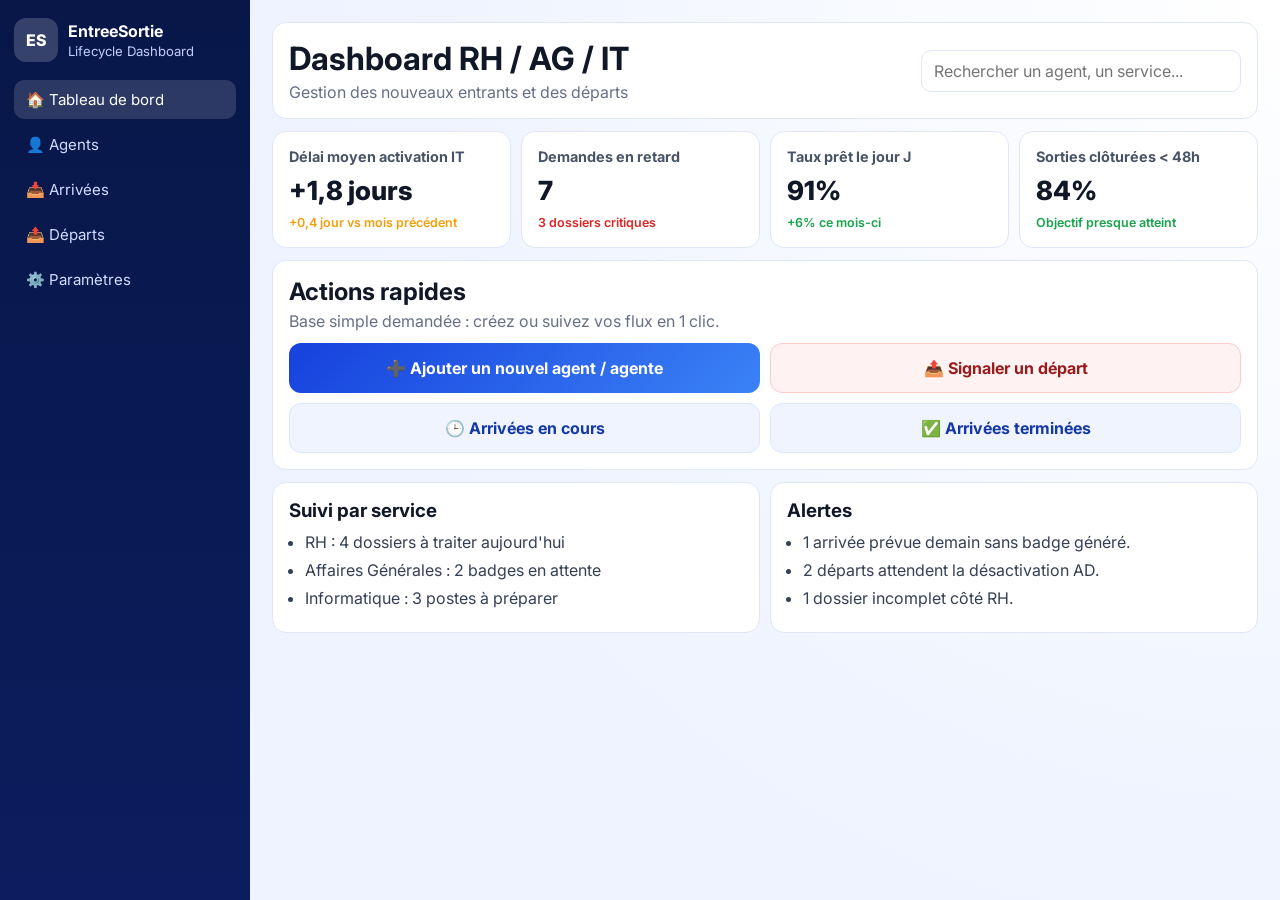
==== index.html @ 2f48c0f9 "feat: refaire un dashboard stylé avec actions rapides" ====
<!doctype html>
<html lang="fr">
  <head>
    <meta charset="UTF-8" />
    <meta name="viewport" content="width=device-width, initial-scale=1.0" />
    <title>EntreeSortie — Dashboard</title>
    <link rel="preconnect" href="https://fonts.googleapis.com" />
    <link rel="preconnect" href="https://fonts.gstatic.com" crossorigin />
    <link
      href="https://fonts.googleapis.com/css2?family=Inter:wght@400;500;600;700;800&display=swap"
      rel="stylesheet"
    />
    <link rel="stylesheet" href="styles.css" />
  </head>
  <body>
    <div class="layout">
      <aside class="sidebar">
        <div class="brand">
          <div class="brand-logo">ES</div>
          <div>
            <strong>EntreeSortie</strong>
            <p>Lifecycle Dashboard</p>
          </div>
        </div>

        <nav class="menu">
          <a href="#" class="menu-item active">🏠 Tableau de bord</a>
          <a href="#" class="menu-item">👤 Agents</a>
          <a href="#" class="menu-item">📥 Arrivées</a>
          <a href="#" class="menu-item">📤 Départs</a>
          <a href="#" class="menu-item">⚙️ Paramètres</a>
        </nav>
      </aside>

      <main class="main">
        <header class="topbar card">
          <div>
            <h1>Dashboard RH / AG / IT</h1>
            <p>Gestion des nouveaux entrants et des départs</p>
          </div>
          <input type="search" placeholder="Rechercher un agent, un service..." />
        </header>

        <section class="kpis">
          <article class="card kpi">
            <h2>Délai moyen activation IT</h2>
            <p>+1,8 jours</p>
            <span class="warn">+0,4 jour vs mois précédent</span>
          </article>
          <article class="card kpi">
            <h2>Demandes en retard</h2>
            <p>7</p>
            <span class="danger">3 dossiers critiques</span>
          </article>
          <article class="card kpi">
            <h2>Taux prêt le jour J</h2>
            <p>91%</p>
            <span class="ok">+6% ce mois-ci</span>
          </article>
          <article class="card kpi">
            <h2>Sorties clôturées &lt; 48h</h2>
            <p>84%</p>
            <span class="ok">Objectif presque atteint</span>
          </article>
        </section>

        <section class="card actions-zone">
          <h2>Actions rapides</h2>
          <p>Base simple demandée : créez ou suivez vos flux en 1 clic.</p>
          <div class="actions-grid">
            <button class="action-btn primary">➕ Ajouter un nouvel agent / agente</button>
            <button class="action-btn secondary">📤 Signaler un départ</button>
            <button class="action-btn neutral">🕒 Arrivées en cours</button>
            <button class="action-btn neutral">✅ Arrivées terminées</button>
          </div>
        </section>

        <section class="bottom-grid">
          <article class="card">
            <h3>Suivi par service</h3>
            <ul>
              <li>RH : 4 dossiers à traiter aujourd'hui</li>
              <li>Affaires Générales : 2 badges en attente</li>
              <li>Informatique : 3 postes à préparer</li>
            </ul>
          </article>

          <article class="card">
            <h3>Alertes</h3>
            <ul>
              <li>1 arrivée prévue demain sans badge généré.</li>
              <li>2 départs attendent la désactivation AD.</li>
              <li>1 dossier incomplet côté RH.</li>
            </ul>
          </article>
        </section>
      </main>
    </div>
  </body>
</html>
---- styles.css ----
:root {
  --bg: #eef3ff;
  --surface: #ffffff;
  --ink: #101828;
  --muted: #667085;
  --line: #dfe6f7;
  --blue-900: #0b1d5e;
  --blue-700: #1f4ed8;
  --blue-500: #3b82f6;
  --green: #16a34a;
  --orange: #f59e0b;
  --red: #dc2626;
}

* {
  box-sizing: border-box;
}

body {
  margin: 0;
  font-family: "Inter", sans-serif;
  background: radial-gradient(circle at top right, #ffffff 0%, var(--bg) 60%);
  color: var(--ink);
}

.layout {
  min-height: 100vh;
  display: grid;
  grid-template-columns: 250px 1fr;
}

.sidebar {
  padding: 18px 14px;
  background: linear-gradient(180deg, #081748, var(--blue-900));
  color: #fff;
}

.brand {
  display: flex;
  gap: 10px;
  align-items: center;
  margin-bottom: 18px;
}

.brand-logo {
  width: 44px;
  height: 44px;
  border-radius: 12px;
  background: rgba(255, 255, 255, 0.18);
  display: grid;
  place-items: center;
  font-weight: 800;
}

.brand p {
  margin: 2px 0 0;
  color: #bfd0ff;
  font-size: 0.82rem;
}

.menu {
  display: grid;
  gap: 6px;
}

.menu-item {
  color: #d2dcff;
  text-decoration: none;
  padding: 10px 12px;
  border-radius: 10px;
  font-size: 0.94rem;
}

.menu-item:hover,
.menu-item.active {
  color: #fff;
  background: rgba(255, 255, 255, 0.14);
}

.main {
  padding: 22px;
}

.card {
  border: 1px solid var(--line);
  background: var(--surface);
  border-radius: 14px;
  padding: 16px;
}

.topbar {
  display: flex;
  justify-content: space-between;
  align-items: center;
  gap: 12px;
}

h1,
h2,
h3,
p {
  margin: 0;
}

.topbar p {
  color: var(--muted);
  margin-top: 4px;
}

.topbar input {
  width: 320px;
  border: 1px solid var(--line);
  border-radius: 10px;
  padding: 10px 12px;
  font: inherit;
}

.kpis {
  margin-top: 12px;
  display: grid;
  grid-template-columns: repeat(4, 1fr);
  gap: 10px;
}

.kpi h2 {
  font-size: 0.9rem;
  color: #475467;
}

.kpi p {
  margin: 9px 0 5px;
  font-size: 1.65rem;
  font-weight: 800;
}

.kpi span {
  font-size: 0.78rem;
  font-weight: 600;
}

.ok {
  color: var(--green);
}

.warn {
  color: var(--orange);
}

.danger {
  color: var(--red);
}

.actions-zone {
  margin-top: 12px;
}

.actions-zone p {
  color: var(--muted);
  margin-top: 5px;
}

.actions-grid {
  margin-top: 12px;
  display: grid;
  grid-template-columns: repeat(2, 1fr);
  gap: 10px;
}

.action-btn {
  border: none;
  border-radius: 12px;
  padding: 14px;
  font: inherit;
  font-weight: 700;
  cursor: pointer;
}

.action-btn.primary {
  background: linear-gradient(135deg, #1641dd, var(--blue-500));
  color: #fff;
}

.action-btn.secondary {
  background: #fef2f2;
  color: #991b1b;
  border: 1px solid #fecaca;
}

.action-btn.neutral {
  background: #eff4ff;
  color: #1438a6;
  border: 1px solid #dbe6ff;
}

.bottom-grid {
  margin-top: 12px;
  display: grid;
  grid-template-columns: 1fr 1fr;
  gap: 10px;
}

.bottom-grid ul {
  margin: 10px 0 0;
  padding-left: 16px;
  color: #344054;
}

.bottom-grid li {
  margin-bottom: 8px;
}

@media (max-width: 1100px) {
  .layout {
    grid-template-columns: 1fr;
  }

  .sidebar {
    display: none;
  }

  .topbar {
    flex-direction: column;
    align-items: flex-start;
  }

  .topbar input {
    width: 100%;
  }

  .kpis,
  .actions-grid,
  .bottom-grid {
    grid-template-columns: 1fr;
  }
}
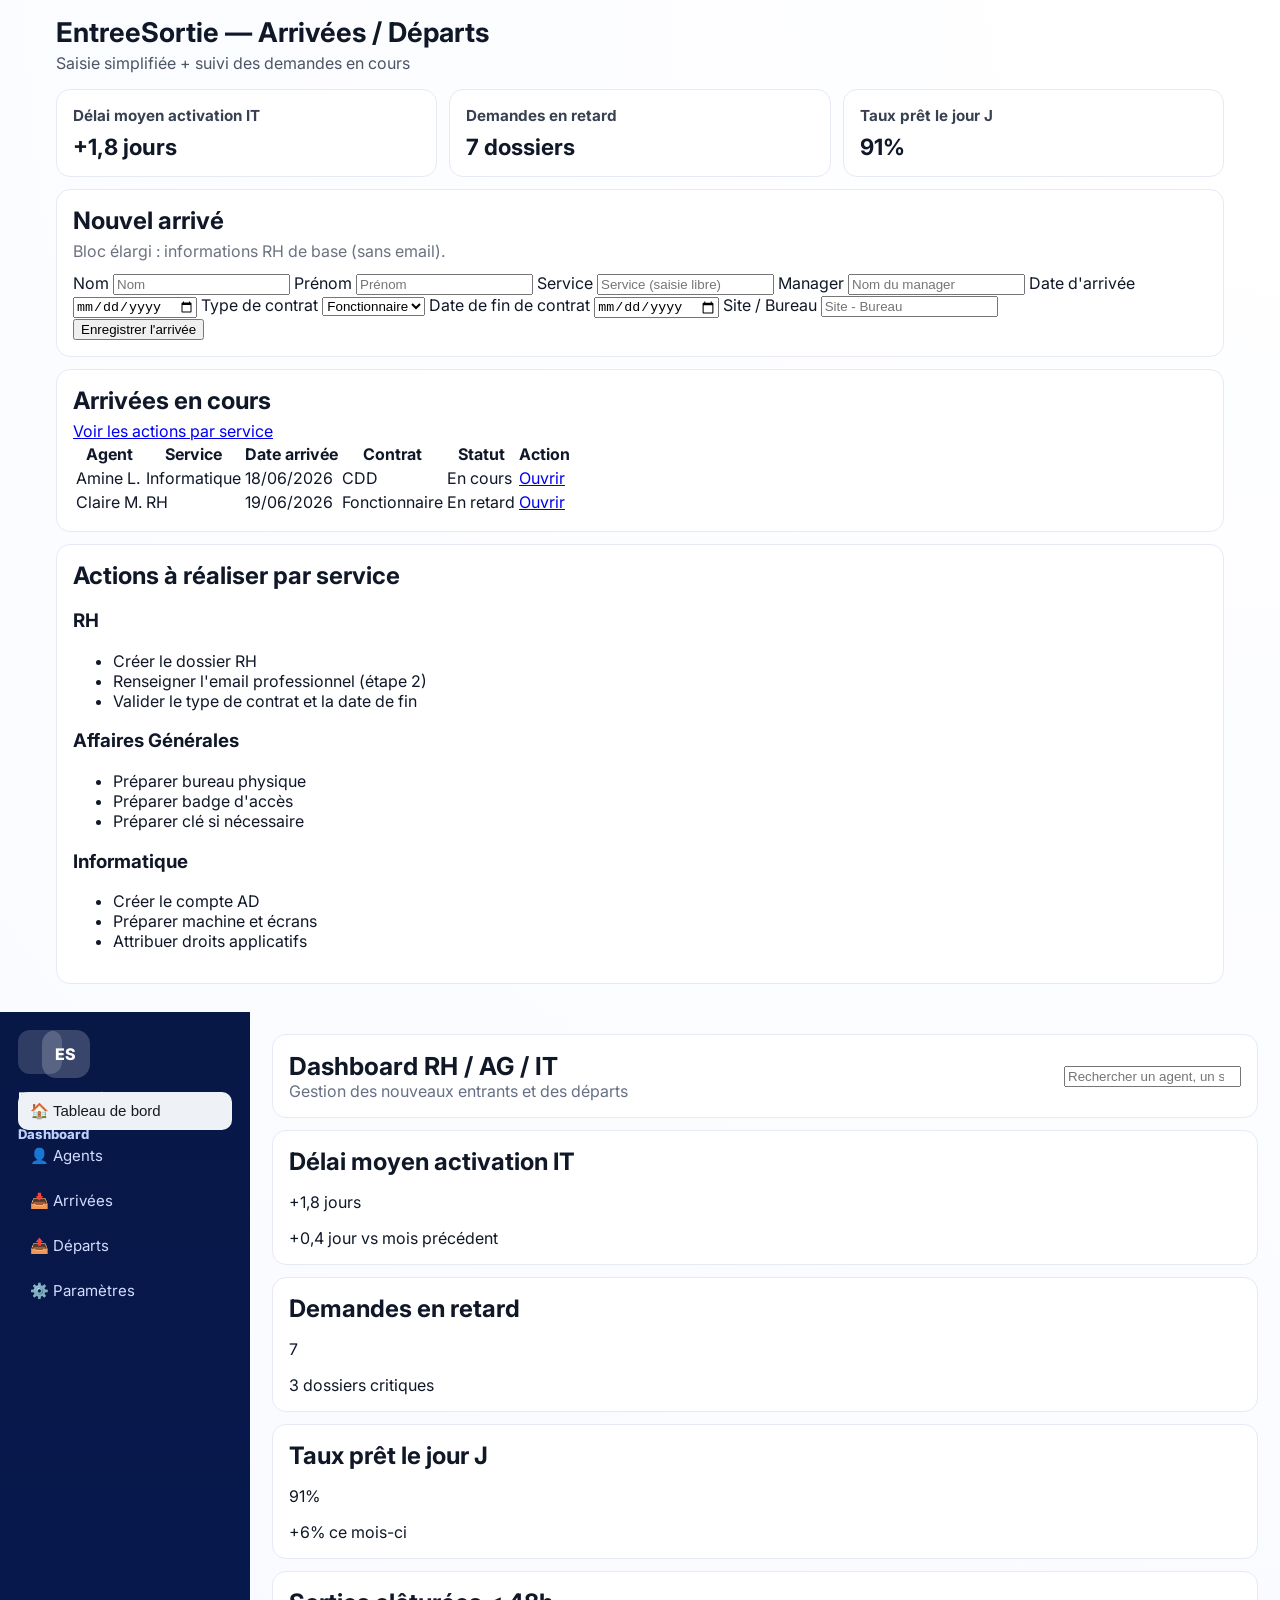
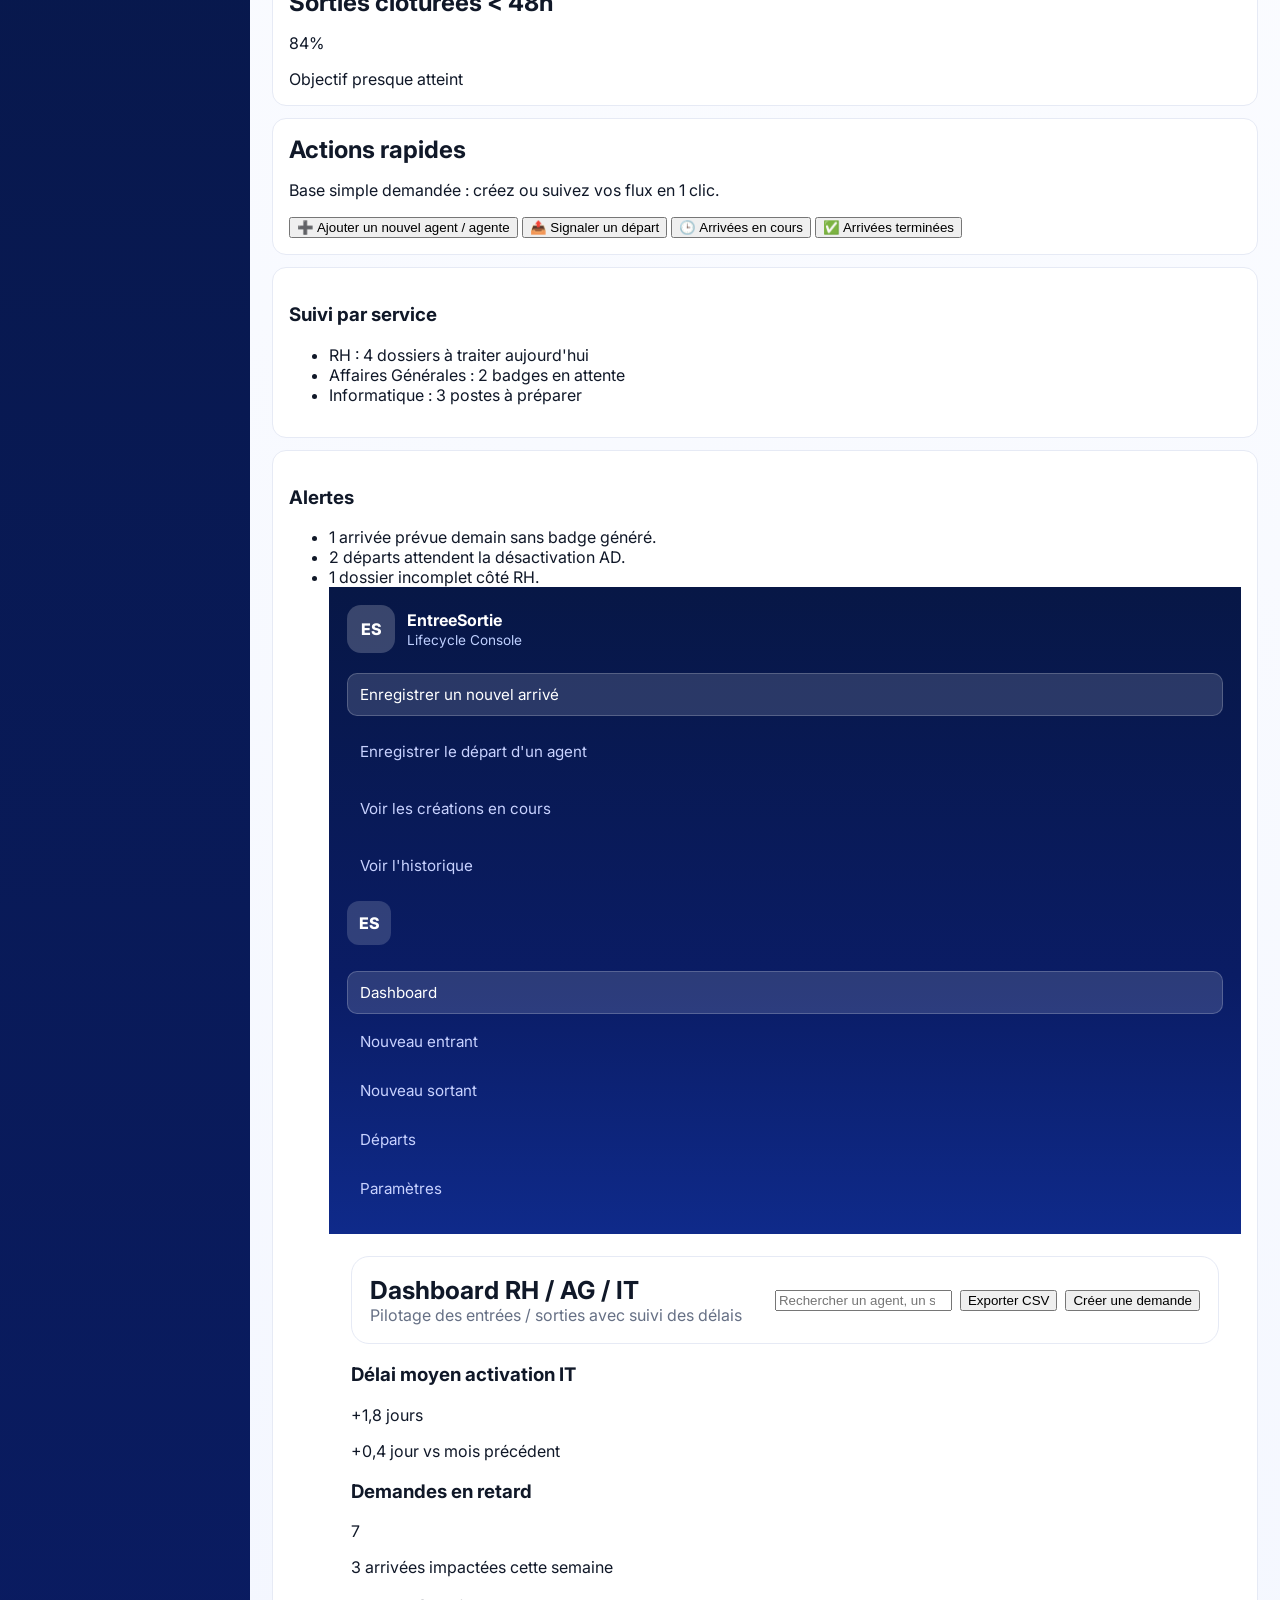
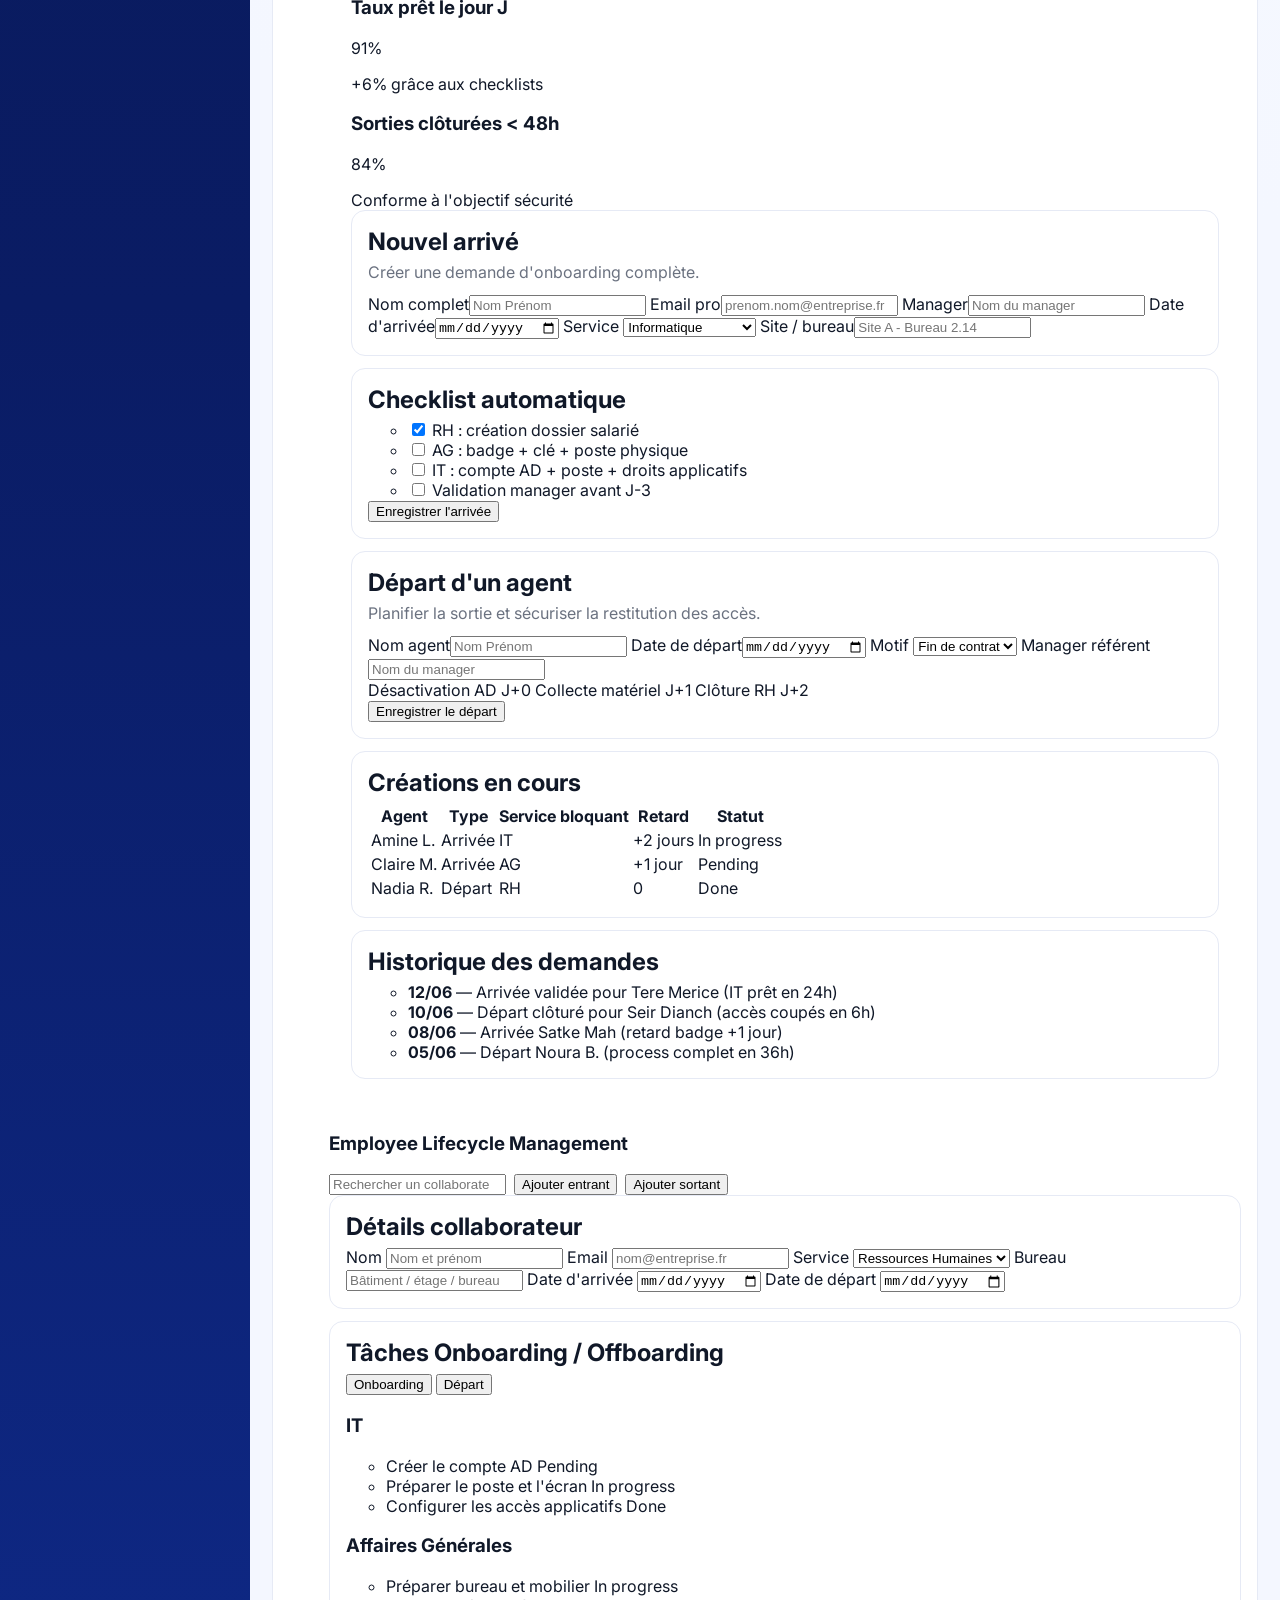
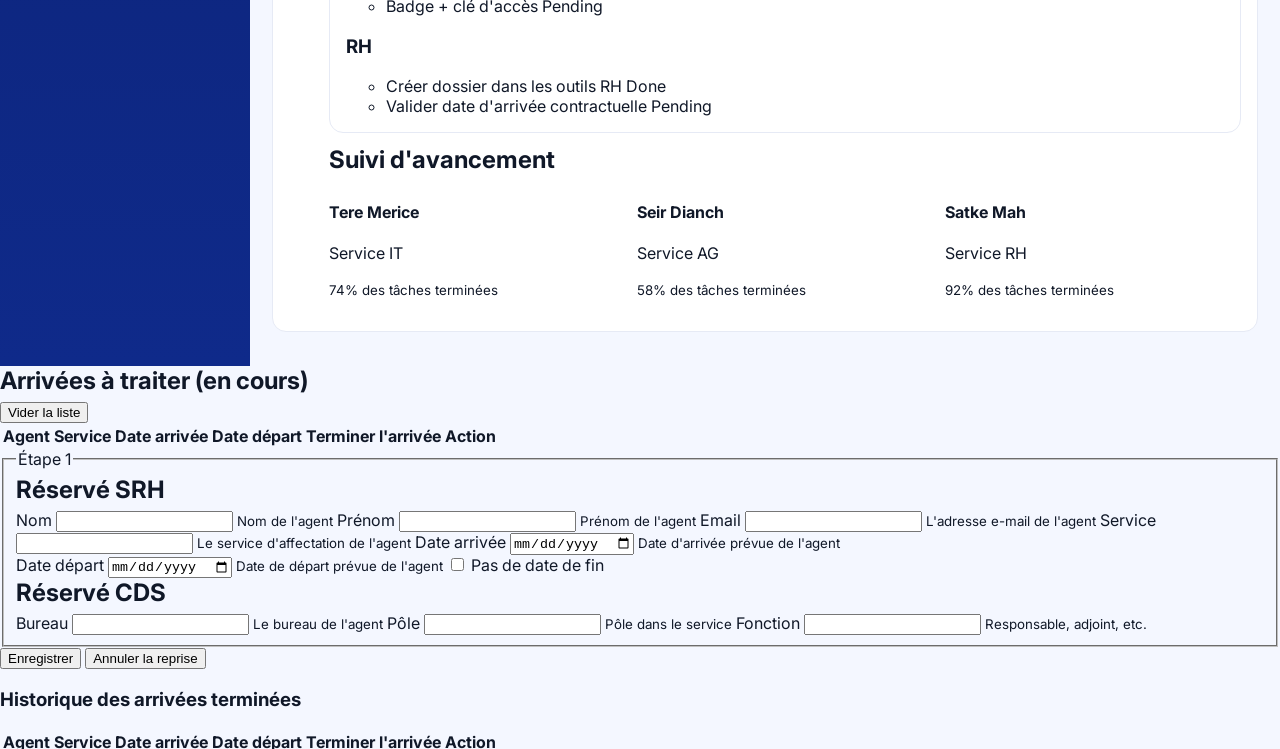
==== commit 897e0345: "Merge branch 'main' into codex/create-readme.md-for-onboarding-system-g6h7l5" ====
--- a/index.html
+++ b/index.html
@@ -4,6 +4,154 @@
     <meta charset="UTF-8" />
     <meta name="viewport" content="width=device-width, initial-scale=1.0" />
     <title>EntreeSortie — Dashboard</title>
+    <title>EntreeSortie — Dashboard simple</title>
+    <link rel="stylesheet" href="styles.css" />
+  </head>
+  <body>
+    <main class="container">
+      <header class="header">
+        <h1>EntreeSortie — Arrivées / Départs</h1>
+        <p>Saisie simplifiée + suivi des demandes en cours</p>
+      </header>
+
+      <section class="stats-grid">
+        <article class="card stat">
+          <h2>Délai moyen activation IT</h2>
+          <p>+1,8 jours</p>
+        </article>
+        <article class="card stat">
+          <h2>Demandes en retard</h2>
+          <p>7 dossiers</p>
+        </article>
+        <article class="card stat">
+          <h2>Taux prêt le jour J</h2>
+          <p>91%</p>
+        </article>
+      </section>
+
+      <section class="card">
+        <h2>Nouvel arrivé</h2>
+        <p class="muted">Bloc élargi : informations RH de base (sans email).</p>
+
+        <form class="form-grid">
+          <label>Nom
+            <input type="text" placeholder="Nom" />
+          </label>
+
+          <label>Prénom
+            <input type="text" placeholder="Prénom" />
+          </label>
+
+          <label>Service
+            <input type="text" placeholder="Service (saisie libre)" />
+          </label>
+
+          <label>Manager
+            <input type="text" placeholder="Nom du manager" />
+          </label>
+
+          <label>Date d'arrivée
+            <input type="date" />
+          </label>
+
+          <label>Type de contrat
+            <select>
+              <option>Fonctionnaire</option>
+              <option>CDD</option>
+              <option>Stagiaire</option>
+              <option>Apprenti</option>
+              <option>CDI</option>
+              <option>Autre</option>
+            </select>
+          </label>
+
+          <label>Date de fin de contrat
+            <input type="date" />
+          </label>
+
+          <label>Site / Bureau
+            <input type="text" placeholder="Site - Bureau" />
+          </label>
+        </form>
+
+        <div class="actions">
+          <button class="btn">Enregistrer l'arrivée</button>
+        </div>
+      </section>
+
+      <section class="card">
+        <div class="card-head">
+          <h2>Arrivées en cours</h2>
+          <a href="#actions-services">Voir les actions par service</a>
+        </div>
+
+        <table>
+          <thead>
+            <tr>
+              <th>Agent</th>
+              <th>Service</th>
+              <th>Date arrivée</th>
+              <th>Contrat</th>
+              <th>Statut</th>
+              <th>Action</th>
+            </tr>
+          </thead>
+          <tbody>
+            <tr>
+              <td>Amine L.</td>
+              <td>Informatique</td>
+              <td>18/06/2026</td>
+              <td>CDD</td>
+              <td><span class="tag pending">En cours</span></td>
+              <td><a href="#actions-services">Ouvrir</a></td>
+            </tr>
+            <tr>
+              <td>Claire M.</td>
+              <td>RH</td>
+              <td>19/06/2026</td>
+              <td>Fonctionnaire</td>
+              <td><span class="tag late">En retard</span></td>
+              <td><a href="#actions-services">Ouvrir</a></td>
+            </tr>
+          </tbody>
+        </table>
+      </section>
+
+      <section class="card" id="actions-services">
+        <h2>Actions à réaliser par service</h2>
+
+        <div class="service-grid">
+          <article>
+            <h3>RH</h3>
+            <ul>
+              <li>Créer le dossier RH</li>
+              <li>Renseigner l'email professionnel (étape 2)</li>
+              <li>Valider le type de contrat et la date de fin</li>
+            </ul>
+          </article>
+
+          <article>
+            <h3>Affaires Générales</h3>
+            <ul>
+              <li>Préparer bureau physique</li>
+              <li>Préparer badge d'accès</li>
+              <li>Préparer clé si nécessaire</li>
+            </ul>
+          </article>
+
+          <article>
+            <h3>Informatique</h3>
+            <ul>
+              <li>Créer le compte AD</li>
+              <li>Préparer machine et écrans</li>
+              <li>Attribuer droits applicatifs</li>
+            </ul>
+          </article>
+        </div>
+      </section>
+    </main>
+    <title>EntreeSortie V2 — Dashboard Premium</title>
+    <title>EntreeSortie - Lifecycle</title>
     <link rel="preconnect" href="https://fonts.googleapis.com" />
     <link rel="preconnect" href="https://fonts.gstatic.com" crossorigin />
     <link
@@ -91,10 +239,384 @@
               <li>1 arrivée prévue demain sans badge généré.</li>
               <li>2 départs attendent la désactivation AD.</li>
               <li>1 dossier incomplet côté RH.</li>
+    <div class="app-shell">
+      <aside class="sidebar">
+        <div class="brand-block">
+          <div class="brand-logo">ES</div>
+          <div>
+            <strong>EntreeSortie</strong>
+            <p>Lifecycle Console</p>
+          </div>
+        </div>
+
+        <nav class="nav">
+          <button class="nav-item active" data-view="arrivee">Enregistrer un nouvel arrivé</button>
+          <button class="nav-item" data-view="depart">Enregistrer le départ d'un agent</button>
+          <button class="nav-item" data-view="encours">Voir les créations en cours</button>
+          <button class="nav-item" data-view="historique">Voir l'historique</button>
+        <div class="brand">ES</div>
+        <nav>
+          <a class="nav-item active" href="#">Dashboard</a>
+          <a class="nav-item" href="#">Nouveau entrant</a>
+          <a class="nav-item" href="#">Nouveau sortant</a>
+          <a class="nav-item" href="#">Départs</a>
+          <a class="nav-item" href="#">Paramètres</a>
+        </nav>
+      </aside>
+
+      <main class="main-content">
+        <header class="topbar">
+          <div>
+            <h1>Dashboard RH / AG / IT</h1>
+            <p>Pilotage des entrées / sorties avec suivi des délais</p>
+          </div>
+          <div class="top-actions">
+            <input type="search" placeholder="Rechercher un agent, un service..." />
+            <button class="btn btn-secondary">Exporter CSV</button>
+            <button class="btn btn-primary">Créer une demande</button>
+          </div>
+        </header>
+
+        <section class="quick-stats">
+          <article class="kpi-card">
+            <h3>Délai moyen activation IT</h3>
+            <p class="kpi">+1,8 jours</p>
+            <span class="trend warning">+0,4 jour vs mois précédent</span>
+          </article>
+          <article class="kpi-card">
+            <h3>Demandes en retard</h3>
+            <p class="kpi">7</p>
+            <span class="trend danger">3 arrivées impactées cette semaine</span>
+          </article>
+          <article class="kpi-card">
+            <h3>Taux prêt le jour J</h3>
+            <p class="kpi">91%</p>
+            <span class="trend success">+6% grâce aux checklists</span>
+          </article>
+          <article class="kpi-card">
+            <h3>Sorties clôturées < 48h</h3>
+            <p class="kpi">84%</p>
+            <span class="trend success">Conforme à l'objectif sécurité</span>
+          </article>
+        </section>
+
+        <section class="view active" id="arrivee">
+          <div class="panel-grid">
+            <article class="card">
+              <h2>Nouvel arrivé</h2>
+              <p class="muted">Créer une demande d'onboarding complète.</p>
+              <form class="form-grid">
+                <label>Nom complet<input type="text" placeholder="Nom Prénom" /></label>
+                <label>Email pro<input type="email" placeholder="prenom.nom@entreprise.fr" /></label>
+                <label>Manager<input type="text" placeholder="Nom du manager" /></label>
+                <label>Date d'arrivée<input type="date" /></label>
+                <label>Service
+                  <select>
+                    <option>Informatique</option><option>RH</option><option>Affaires Générales</option>
+                  </select>
+                </label>
+                <label>Site / bureau<input type="text" placeholder="Site A - Bureau 2.14" /></label>
+              </form>
+            </article>
+
+            <article class="card">
+              <h2>Checklist automatique</h2>
+              <ul class="checklist">
+                <li><input type="checkbox" checked /> RH : création dossier salarié</li>
+                <li><input type="checkbox" /> AG : badge + clé + poste physique</li>
+                <li><input type="checkbox" /> IT : compte AD + poste + droits applicatifs</li>
+                <li><input type="checkbox" /> Validation manager avant J-3</li>
+              </ul>
+              <button class="btn btn-primary full">Enregistrer l'arrivée</button>
+            </article>
+          </div>
+        </section>
+
+        <section class="view" id="depart">
+          <div class="panel-grid single">
+            <article class="card">
+              <h2>Départ d'un agent</h2>
+              <p class="muted">Planifier la sortie et sécuriser la restitution des accès.</p>
+              <form class="form-grid">
+                <label>Nom agent<input type="text" placeholder="Nom Prénom" /></label>
+                <label>Date de départ<input type="date" /></label>
+                <label>Motif
+                  <select><option>Fin de contrat</option><option>Mutation</option><option>Démission</option></select>
+                </label>
+                <label>Manager référent<input type="text" placeholder="Nom du manager" /></label>
+              </form>
+              <div class="tag-row">
+                <span class="tag">Désactivation AD J+0</span>
+                <span class="tag">Collecte matériel J+1</span>
+                <span class="tag">Clôture RH J+2</span>
+              </div>
+              <button class="btn btn-primary">Enregistrer le départ</button>
+            </article>
+          </div>
+        </section>
+
+        <section class="view" id="encours">
+          <article class="card">
+            <h2>Créations en cours</h2>
+            <table>
+              <thead><tr><th>Agent</th><th>Type</th><th>Service bloquant</th><th>Retard</th><th>Statut</th></tr></thead>
+              <tbody>
+                <tr><td>Amine L.</td><td>Arrivée</td><td>IT</td><td>+2 jours</td><td><span class="badge progress">In progress</span></td></tr>
+                <tr><td>Claire M.</td><td>Arrivée</td><td>AG</td><td>+1 jour</td><td><span class="badge pending">Pending</span></td></tr>
+                <tr><td>Nadia R.</td><td>Départ</td><td>RH</td><td>0</td><td><span class="badge done">Done</span></td></tr>
+              </tbody>
+            </table>
+          </article>
+        </section>
+
+        <section class="view" id="historique">
+          <article class="card">
+            <h2>Historique des demandes</h2>
+            <ul class="history">
+              <li><strong>12/06</strong> — Arrivée validée pour Tere Merice (IT prêt en 24h)</li>
+              <li><strong>10/06</strong> — Départ clôturé pour Seir Dianch (accès coupés en 6h)</li>
+              <li><strong>08/06</strong> — Arrivée Satke Mah (retard badge +1 jour)</li>
+              <li><strong>05/06</strong> — Départ Noura B. (process complet en 36h)</li>
             </ul>
           </article>
         </section>
       </main>
     </div>
+
+    <script src="app.js"></script>
+          <h1>Employee Lifecycle Management</h1>
+          <div class="top-actions">
+            <input type="search" placeholder="Rechercher un collaborateur" />
+            <button class="btn btn-secondary">Ajouter entrant</button>
+            <button class="btn btn-primary">Ajouter sortant</button>
+          </div>
+        </header>
+
+        <section class="grid-two">
+          <article class="card">
+            <h2>Détails collaborateur</h2>
+            <form class="employee-form">
+              <label>
+                Nom
+                <input type="text" placeholder="Nom et prénom" />
+              </label>
+              <label>
+                Email
+                <input type="email" placeholder="nom@entreprise.fr" />
+              </label>
+              <label>
+                Service
+                <select>
+                  <option>Ressources Humaines</option>
+                  <option>Affaires Générales</option>
+                  <option>Informatique</option>
+                </select>
+              </label>
+              <label>
+                Bureau
+                <input type="text" placeholder="Bâtiment / étage / bureau" />
+              </label>
+              <label>
+                Date d'arrivée
+                <input type="date" />
+              </label>
+              <label>
+                Date de départ
+                <input type="date" />
+              </label>
+            </form>
+          </article>
+
+          <article class="card">
+            <div class="card-head">
+              <h2>Tâches Onboarding / Offboarding</h2>
+              <div class="tabs">
+                <button class="tab active">Onboarding</button>
+                <button class="tab">Départ</button>
+              </div>
+            </div>
+
+            <div class="task-group">
+              <h3>IT</h3>
+              <ul>
+                <li>
+                  <span>Créer le compte AD</span>
+                  <span class="badge pending">Pending</span>
+                </li>
+                <li>
+                  <span>Préparer le poste et l'écran</span>
+                  <span class="badge progress">In progress</span>
+                </li>
+                <li>
+                  <span>Configurer les accès applicatifs</span>
+                  <span class="badge done">Done</span>
+                </li>
+              </ul>
+            </div>
+
+            <div class="task-group">
+              <h3>Affaires Générales</h3>
+              <ul>
+                <li>
+                  <span>Préparer bureau et mobilier</span>
+                  <span class="badge progress">In progress</span>
+                </li>
+                <li>
+                  <span>Badge + clé d'accès</span>
+                  <span class="badge pending">Pending</span>
+                </li>
+              </ul>
+            </div>
+
+            <div class="task-group">
+              <h3>RH</h3>
+              <ul>
+                <li>
+                  <span>Créer dossier dans les outils RH</span>
+                  <span class="badge done">Done</span>
+                </li>
+                <li>
+                  <span>Valider date d'arrivée contractuelle</span>
+                  <span class="badge pending">Pending</span>
+                </li>
+              </ul>
+            </div>
+          </article>
+        </section>
+
+        <section class="dashboard">
+          <h2>Suivi d'avancement</h2>
+          <div class="stats-grid">
+            <article class="mini-card">
+              <h4>Tere Merice</h4>
+              <p>Service IT</p>
+              <div class="progressbar"><span style="width: 74%"></span></div>
+              <small>74% des tâches terminées</small>
+            </article>
+            <article class="mini-card">
+              <h4>Seir Dianch</h4>
+              <p>Service AG</p>
+              <div class="progressbar"><span style="width: 58%"></span></div>
+              <small>58% des tâches terminées</small>
+            </article>
+            <article class="mini-card">
+              <h4>Satke Mah</h4>
+              <p>Service RH</p>
+              <div class="progressbar"><span style="width: 92%"></span></div>
+              <small>92% des tâches terminées</small>
+            </article>
+          </div>
+        </section>
+      </main>
+    </div>
+    <title>EntreeSortie — Étape 1</title>
+    <link rel="stylesheet" href="styles.css?v=8" />
+  </head>
+  <body>
+    <main class="page">
+      <section class="saved saved-priority" aria-labelledby="active-title">
+        <div class="saved-head">
+          <h2 id="active-title">Arrivées à traiter (en cours)</h2>
+          <button id="clear-storage" type="button" class="secondary">Vider la liste</button>
+        </div>
+
+        <div class="table-wrap">
+          <table>
+            <thead>
+              <tr>
+                <th>Agent</th>
+                <th>Service</th>
+                <th>Date arrivée</th>
+                <th>Date départ</th>
+                <th>Terminer l'arrivée</th>
+                <th>Action</th>
+              </tr>
+            </thead>
+            <tbody id="saved-body-active"></tbody>
+          </table>
+        </div>
+      </section>
+
+      <form id="declaration-form" class="form-layout">
+        <input type="hidden" id="editingId" name="editingId" />
+
+        <fieldset class="stage stage-1">
+          <legend>Étape 1</legend>
+
+          <h2>Réservé SRH</h2>
+          <label>Nom
+            <input name="lastName" required />
+            <small>Nom de l'agent</small>
+          </label>
+          <label>Prénom
+            <input name="firstName" required />
+            <small>Prénom de l'agent</small>
+          </label>
+          <label>Email
+            <input name="email" type="email" required />
+            <small>L'adresse e-mail de l'agent</small>
+          </label>
+          <label>Service
+            <input name="department" required />
+            <small>Le service d'affectation de l'agent</small>
+          </label>
+          <label>Date arrivée
+            <input name="arrivalDate" type="date" required />
+            <small>Date d'arrivée prévue de l'agent</small>
+          </label>
+          <div class="departure-row">
+            <label>Date départ
+              <input name="departureDate" id="departureDate" type="date" />
+              <small>Date de départ prévue de l'agent</small>
+            </label>
+            <label class="check-inline">
+              <input type="checkbox" id="noDepartureDate" name="noDepartureDate" />
+              <span>Pas de date de fin</span>
+            </label>
+          </div>
+
+          <h2>Réservé CDS</h2>
+          <label>Bureau
+            <input name="office" />
+            <small>Le bureau de l'agent</small>
+          </label>
+          <label>Pôle
+            <input name="team" />
+            <small>Pôle dans le service</small>
+          </label>
+          <label>Fonction
+            <input name="role" />
+            <small>Responsable, adjoint, etc.</small>
+          </label>
+        </fieldset>
+
+        <div class="actions">
+          <button type="submit" id="submit-btn">Enregistrer</button>
+          <button type="button" id="cancel-edit" class="secondary hidden">Annuler la reprise</button>
+        </div>
+        <p id="form-feedback" class="feedback" aria-live="polite"></p>
+      </form>
+
+      <section class="saved" aria-labelledby="done-title">
+        <h3 id="done-title" class="list-title done">Historique des arrivées terminées</h3>
+        <div class="table-wrap">
+          <table>
+            <thead>
+              <tr>
+                <th>Agent</th>
+                <th>Service</th>
+                <th>Date arrivée</th>
+                <th>Date départ</th>
+                <th>Terminer l'arrivée</th>
+                <th>Action</th>
+              </tr>
+            </thead>
+            <tbody id="saved-body-done"></tbody>
+          </table>
+        </div>
+      </section>
+    </main>
+
+    <script src="app.js?v=8"></script>
   </body>
 </html>
--- a/styles.css
+++ b/styles.css
@@ -10,6 +10,28 @@
   --green: #16a34a;
   --orange: #f59e0b;
   --red: #dc2626;
+  --bg: #f4f7ff;
+  --surface: #ffffff;
+  --ink: #101828;
+  --muted: #667085;
+  --line: #e6eaf5;
+  --brand: #0a1c64;
+  --brand-2: #2450ff;
+  --success: #16a34a;
+  --warning: #f59e0b;
+  --danger: #e11d48;
+}
+
+* { box-sizing: border-box; }
+  --bg: #f3f5fb;
+  --surface: #ffffff;
+  --ink: #111827;
+  --muted: #6b7280;
+  --brand: #0b1d5e;
+  --brand-2: #2450ff;
+  --line: #e6e9f2;
+  --success: #20b26b;
+  --warning: #f59e0b;
 }
 
 * {
@@ -73,6 +95,166 @@
 
 .menu-item:hover,
 .menu-item.active {
+  font-family: Arial, sans-serif;
+  background: #eef2f7;
+  color: #1a1a1a;
+}
+
+.container {
+  max-width: 1200px;
+  margin: 0 auto;
+  padding: 16px;
+}
+
+.header h1 {
+  margin: 0;
+  font-size: 1.7rem;
+}
+
+.header p {
+  margin: 4px 0 16px;
+  color: #4b5563;
+}
+
+.stats-grid {
+  display: grid;
+  grid-template-columns: repeat(3, 1fr);
+  gap: 12px;
+}
+
+.card {
+  background: #fff;
+  border: 1px solid #d8dee9;
+  border-radius: 10px;
+  padding: 14px;
+  margin-bottom: 12px;
+}
+
+.stat h2 {
+  margin: 0;
+  font-size: 0.95rem;
+  color: #374151;
+}
+
+.stat p {
+  margin: 8px 0 0;
+  font-size: 1.4rem;
+  font-weight: 700;
+}
+
+h2 {
+  margin: 0 0 6px;
+}
+
+.muted {
+  margin: 0 0 12px;
+  color: #6b7280;
+}
+
+  font-family: "Inter", sans-serif;
+  color: var(--ink);
+  background: linear-gradient(160deg, #f7f9ff, #eef3ff);
+  background: radial-gradient(circle at top right, #ffffff, var(--bg) 40%);
+}
+
+.app-shell {
+  min-height: 100vh;
+  display: grid;
+  grid-template-columns: 280px 1fr;
+}
+
+.sidebar {
+  padding: 18px;
+  color: #fff;
+  background: linear-gradient(180deg, #071746, #0a1c64 60%, #0f2a8a);
+}
+
+.brand-block {
+  display: flex;
+  gap: 12px;
+  align-items: center;
+  margin-bottom: 20px;
+}
+
+.brand-logo {
+  width: 48px;
+  height: 48px;
+  border-radius: 14px;
+  display: grid;
+  place-items: center;
+  font-weight: 800;
+  background: rgba(255, 255, 255, 0.2);
+}
+
+.brand-block p { margin: 2px 0 0; font-size: .85rem; color: #bfd0ff; }
+
+.nav { display: grid; gap: 8px; }
+.nav-item {
+  text-align: left;
+  background: transparent;
+  color: #ced8ff;
+  border: 1px solid transparent;
+  border-radius: 12px;
+  padding: 12px;
+  cursor: pointer;
+  font: inherit;
+}
+
+.nav-item:hover, .nav-item.active {
+  background: rgba(255,255,255,.12);
+  color: #fff;
+  border-color: rgba(255,255,255,.2);
+}
+
+.main-content { padding: 22px; }
+
+.topbar {
+  border: 1px solid var(--line);
+  border-radius: 18px;
+  padding: 18px;
+  background: var(--surface);
+  display: flex;
+  justify-content: space-between;
+  gap: 16px;
+  align-items: center;
+}
+
+.topbar h1 { margin: 0; font-size: 1.55rem; }
+.topbar p { margin: 4px 0 0; color: var(--muted); }
+
+.top-actions { display: flex; gap: 8px; align-items: center; }
+  grid-template-columns: 230px 1fr;
+}
+
+.sidebar {
+  background: linear-gradient(180deg, #081748, var(--brand));
+  color: #fff;
+  padding: 18px 14px;
+}
+
+.brand {
+  width: 44px;
+  height: 44px;
+  border-radius: 12px;
+  background: rgba(255, 255, 255, 0.16);
+  display: grid;
+  place-items: center;
+  font-weight: 800;
+  margin-bottom: 18px;
+}
+
+.nav-item {
+  display: block;
+  color: #c8d2ff;
+  text-decoration: none;
+  padding: 11px 12px;
+  border-radius: 10px;
+  margin-bottom: 6px;
+  font-size: 0.95rem;
+}
+
+.nav-item:hover,
+.nav-item.active {
   color: #fff;
   background: rgba(255, 255, 255, 0.14);
 }
@@ -93,11 +275,26 @@
   justify-content: space-between;
   align-items: center;
   gap: 12px;
+.main-content {
+  padding: 24px;
+}
+
+.topbar {
+  background: var(--surface);
+  border: 1px solid var(--line);
+  border-radius: 18px;
+  padding: 16px 18px;
+  display: flex;
+  justify-content: space-between;
+  align-items: center;
+  gap: 16px;
+  margin-bottom: 18px;
 }
 
 h1,
 h2,
 h3,
+h4,
 p {
   margin: 0;
 }
@@ -211,11 +408,409 @@
 
 @media (max-width: 1100px) {
   .layout {
+.top-actions {
+  display: flex;
+  gap: 10px;
+  align-items: center;
+}
+
+input,
+select,
+button {
+  font: inherit;
+}
+
+.top-actions input {
+  width: 280px;
+  border: 1px solid var(--line);
+  border-radius: 10px;
+  padding: 10px 12px;
+}
+
+.btn {
+  border: none;
+  border-radius: 10px;
+  padding: 10px 14px;
+  font-weight: 600;
+  cursor: pointer;
+}
+.btn-primary { color:#fff; background: linear-gradient(135deg, #1942df, var(--brand-2)); }
+.btn-secondary { color: #1f3db9; background: #eaf0ff; }
+.btn.full { width: 100%; }
+
+.quick-stats {
+  margin-top: 14px;
+  display: grid;
+  gap: 12px;
+  grid-template-columns: repeat(4, 1fr);
+}
+
+.kpi-card {
+  background: var(--surface);
+  border: 1px solid var(--line);
+  border-radius: 14px;
+  padding: 14px;
+}
+.kpi-card h3 { margin: 0; font-size: .94rem; color: #344054; }
+.kpi { margin: 10px 0 6px; font-size: 1.7rem; font-weight: 800; }
+.trend { font-size: .82rem; font-weight: 600; }
+.trend.success { color: var(--success); }
+.trend.warning { color: var(--warning); }
+.trend.danger { color: var(--danger); }
+
+.view { display: none; margin-top: 14px; }
+.view.active { display: block; }
+
+.panel-grid {
+  display: grid;
+  grid-template-columns: 1.2fr .8fr;
+  gap: 12px;
+}
+.panel-grid.single { grid-template-columns: 1fr; }
+
+.card {
+  background: var(--surface);
+  border: 1px solid var(--line);
+  border-radius: 16px;
+  padding: 16px;
+}
+
+.card h2 { margin: 0 0 4px; }
+.muted { color: var(--muted); margin: 0 0 12px; }
+
+.form-grid {
+  display: grid;
+  grid-template-columns: repeat(2, 1fr);
+  gap: 10px;
+}
+
+label {
+  display: grid;
+  gap: 6px;
+  font-size: 0.92rem;
+}
+
+input,
+select {
+  padding: 9px;
+  border: 1px solid #cfd6e2;
+  border-radius: 8px;
+  font: inherit;
+}
+
+.actions {
+  margin-top: 12px;
+}
+
+.btn {
+  border: none;
+  border-radius: 8px;
+  padding: 10px 14px;
+  background: #1f4ed8;
+  color: #fff;
+  font-weight: 600;
+  cursor: pointer;
+}
+
+.form-grid label {
+  display: grid;
+  gap: 6px;
+  color: #475467;
+  font-size: .9rem;
+}
+input, select { font: inherit; }
+.form-grid input, .form-grid select {
+  border-radius: 10px;
+  border: none;
+  padding: 10px 14px;
+  cursor: pointer;
+  font-weight: 600;
+}
+
+.btn-secondary {
+  background: #edf1ff;
+  color: #1531a0;
+}
+
+.btn-primary {
+  background: linear-gradient(135deg, #1942df, var(--brand-2));
+  color: #fff;
+}
+
+.grid-two {
+  display: grid;
+  grid-template-columns: 1fr 1fr;
+  gap: 16px;
+}
+
+.card,
+.mini-card {
+  background: var(--surface);
+  border: 1px solid var(--line);
+  border-radius: 16px;
+}
+
+.card {
+  padding: 18px;
+}
+
+.employee-form {
+  display: grid;
+  gap: 10px;
+  margin-top: 14px;
+}
+
+.employee-form label {
+  display: grid;
+  gap: 6px;
+  color: var(--muted);
+  font-size: 0.92rem;
+}
+
+.employee-form input,
+.employee-form select {
+  border: 1px solid var(--line);
+  border-radius: 10px;
+  padding: 9px 10px;
+  background: #fcfdff;
+}
+
+.checklist { list-style: none; padding: 0; margin: 0 0 12px; display: grid; gap: 10px; }
+.checklist li {
+  display: flex;
+  align-items: center;
+  gap: 8px;
+  padding: 10px;
+  border-radius: 10px;
+  background: #f8faff;
+  border: 1px solid #e9efff;
+}
+
+.tag-row { display: flex; flex-wrap: wrap; gap: 8px; margin: 12px 0; }
+.tag {
+  font-size: .8rem;
+  color: #1531a0;
+  background: #eaf0ff;
+  border: 1px solid #dbe5ff;
+  border-radius: 999px;
+  padding: 5px 10px;
+}
+
+table { width: 100%; border-collapse: collapse; }
+th, td { text-align: left; padding: 10px; border-bottom: 1px solid var(--line); }
+th { color: #475467; font-weight: 600; }
+.card-head {
+  display: flex;
+  justify-content: space-between;
+  align-items: center;
+  margin-bottom: 8px;
+}
+
+a {
+  color: #1f4ed8;
+  text-decoration: none;
+}
+
+a:hover {
+  text-decoration: underline;
+}
+
+table {
+  width: 100%;
+  border-collapse: collapse;
+}
+
+th,
+td {
+  border-bottom: 1px solid #e5e7eb;
+  padding: 10px 6px;
+  text-align: left;
+  font-size: 0.92rem;
+}
+
+.tag {
+  padding: 3px 8px;
+  border-radius: 999px;
+  color: #fff;
+  font-size: 0.75rem;
+}
+
+.pending {
+  background: #2563eb;
+}
+
+.late {
+  background: #dc2626;
+}
+
+.service-grid {
+  margin-bottom: 10px;
+}
+
+.tabs {
+  display: flex;
+  border: 1px solid var(--line);
+  border-radius: 10px;
+  overflow: hidden;
+}
+
+.tab {
+  padding: 8px 12px;
+  border: none;
+  background: #fff;
+  color: #4b5563;
+}
+
+.tab.active {
+  background: #edf1ff;
+  color: #1531a0;
+  font-weight: 600;
+}
+
+.task-group {
+  border: 1px solid var(--line);
+  border-radius: 12px;
+  padding: 10px;
+  margin-top: 10px;
+}
+
+.task-group h3 {
+  font-size: 0.9rem;
+  color: #22338f;
+  margin-bottom: 8px;
+}
+
+.task-group ul {
+  list-style: none;
+  padding: 0;
+  margin: 0;
+  display: grid;
+  gap: 7px;
+}
+
+.task-group li {
+  display: flex;
+  justify-content: space-between;
+  align-items: center;
+  font-size: 0.92rem;
+  padding-bottom: 4px;
+}
+
+.badge {
+  display: inline-block;
+  border-radius: 999px;
+  color: #fff;
+  font-size: .74rem;
+  font-weight: 600;
+  padding: 4px 10px;
+}
+.pending { background: #8891a5; }
+.progress { background: #2450ff; }
+.done { background: var(--success); }
+
+.history { margin: 0; padding-left: 18px; display: grid; gap: 10px; }
+.history li { color: #344054; }
+
+@media (max-width: 1200px) {
+  .quick-stats { grid-template-columns: repeat(2, 1fr); }
+}
+
+@media (max-width: 980px) {
+  .app-shell { grid-template-columns: 1fr; }
+  .sidebar { display: none; }
+  .topbar { flex-direction: column; align-items: flex-start; }
+  .top-actions { width: 100%; flex-wrap: wrap; }
+  .top-actions input { width: 100%; }
+  .panel-grid, .form-grid { grid-template-columns: 1fr; }
+  .quick-stats { grid-template-columns: 1fr; }
+  padding: 4px 10px;
+  color: #fff;
+  font-size: 0.75rem;
+  font-weight: 600;
+}
+
+.pending {
+  background: #8d93a6;
+}
+
+.progress {
+  background: #2450ff;
+}
+
+.done {
+  background: var(--success);
+}
+
+.dashboard {
+  margin-top: 16px;
+}
+
+.stats-grid {
+  margin-top: 10px;
+  display: grid;
+  grid-template-columns: repeat(3, 1fr);
+  gap: 12px;
+}
+
+.service-grid h3 {
+  margin: 0 0 8px;
+}
+
+.service-grid ul {
+  margin: 0;
+  padding-left: 16px;
+}
+
+.service-grid li {
+  margin-bottom: 6px;
+}
+
+@media (max-width: 900px) {
+  .stats-grid,
+  .form-grid,
+  .service-grid {
     grid-template-columns: 1fr;
   }
+.mini-card {
+  padding: 14px;
+}
+
+.mini-card p {
+  color: var(--muted);
+  margin-top: 4px;
+  margin-bottom: 10px;
+}
+
+.progressbar {
+  height: 9px;
+  border-radius: 99px;
+  background: #e8ecf8;
+  overflow: hidden;
+  margin-bottom: 8px;
+}
+
+.progressbar span {
+  height: 100%;
+  background: linear-gradient(90deg, #1531a0, #2e6bff);
+  display: block;
+}
+
+small {
+  color: #4b5563;
+}
+
+@media (max-width: 1100px) {
+  .app-shell {
+    grid-template-columns: 1fr;
+  }
 
   .sidebar {
     display: none;
+  }
+
+  .grid-two,
+  .stats-grid {
+    grid-template-columns: 1fr;
   }
 
   .topbar {
@@ -232,4 +827,259 @@
   .bottom-grid {
     grid-template-columns: 1fr;
   }
-}
+  .top-actions {
+    width: 100%;
+    flex-wrap: wrap;
+  }
+
+  .top-actions input {
+    width: 100%;
+  }
+  --bg: #f3f4f6;
+  --text: #1f2937;
+  --line: #d1d5db;
+  --stage1: #1473b8;
+  --accent: #2563eb;
+}
+
+* { box-sizing: border-box; }
+
+body {
+  margin: 0;
+  background: radial-gradient(circle at top right, #eef6ff, var(--bg));
+  color: var(--text);
+  font-family: Arial, sans-serif;
+}
+
+.page {
+  max-width: 1080px;
+  margin: 1.2rem auto;
+  padding: 0 1rem 1.5rem;
+}
+
+.form-layout {
+  display: grid;
+  gap: 1rem;
+}
+
+.stage {
+  border: 4px solid var(--stage1);
+  background: #fff;
+  padding: 1rem;
+  display: grid;
+  gap: 0.55rem;
+  border-radius: 12px;
+}
+
+.stage legend {
+  margin: 0 auto;
+  font-size: 1.9rem;
+  font-weight: 700;
+  padding: 0 0.5rem;
+}
+
+.stage h2 {
+  margin: 0.25rem 0 0;
+  font-size: 1.2rem;
+  text-align: center;
+}
+
+label {
+  display: grid;
+  gap: 0.2rem;
+  font-size: 1rem;
+}
+
+input,
+select {
+  width: 100%;
+  border: 1px solid var(--line);
+  padding: 0.5rem 0.55rem;
+  font-size: 1rem;
+  border-radius: 8px;
+}
+
+input:disabled {
+  background: #e5e7eb;
+  color: #6b7280;
+  cursor: not-allowed;
+}
+
+small,
+.muted {
+  color: #4b5563;
+  font-size: 0.92rem;
+}
+
+.departure-row {
+  display: grid;
+  gap: 0.4rem;
+}
+
+.check-inline,
+.check-row {
+  display: inline-flex;
+  align-items: center;
+  gap: 0.4rem;
+}
+
+.check-inline input,
+.check-row input {
+  width: auto;
+}
+
+.actions {
+  display: flex;
+  gap: 0.6rem;
+  align-items: center;
+}
+
+button,
+.link-btn {
+  border: none;
+  background: var(--accent);
+  color: #fff;
+  border-radius: 10px;
+  padding: 0.55rem 0.9rem;
+  font-size: 0.9rem;
+  cursor: pointer;
+  text-decoration: none;
+  display: inline-block;
+}
+
+button.secondary {
+  background: #334155;
+}
+
+button.action-btn {
+  margin-right: 0.4rem;
+}
+
+.hidden {
+  display: none;
+}
+
+.feedback {
+  margin: 0;
+  min-height: 1.25rem;
+  color: #14532d;
+}
+
+.saved {
+  margin-top: 1rem;
+  background: #fff;
+  border: 1px solid var(--line);
+  border-radius: 12px;
+  padding: 0.95rem;
+  box-shadow: 0 6px 20px rgba(37, 99, 235, 0.08);
+}
+
+.hero-panel {
+  background: linear-gradient(165deg, #ffffff, #f8fbff);
+}
+
+.saved-head {
+  display: flex;
+  justify-content: space-between;
+  align-items: center;
+  gap: 0.8rem;
+}
+
+.saved h2,
+.saved h1 {
+  margin: 0;
+  font-size: 1.1rem;
+}
+
+
+.list-title {
+  margin: 0.9rem 0 0.35rem;
+  font-size: 1rem;
+  color: #0f172a;
+}
+
+.list-title.done {
+  margin-top: 1.2rem;
+  color: #475569;
+}
+
+.stats {
+  margin-top: 0.8rem;
+  display: flex;
+  gap: 0.55rem;
+  flex-wrap: wrap;
+}
+
+.pill {
+  background: #dbeafe;
+  color: #1e3a8a;
+  border-radius: 999px;
+  padding: 0.3rem 0.65rem;
+  font-size: 0.85rem;
+  font-weight: 600;
+}
+
+.filters {
+  margin-top: 0.85rem;
+  display: grid;
+  gap: 0.55rem;
+  grid-template-columns: repeat(auto-fit, minmax(180px, 1fr));
+}
+
+.category {
+  border: 1px solid var(--line);
+  border-radius: 10px;
+  overflow: hidden;
+  margin-top: 0.65rem;
+}
+
+.category summary {
+  list-style: none;
+  cursor: pointer;
+  display: flex;
+  justify-content: space-between;
+  align-items: center;
+  padding: 0.65rem 0.8rem;
+  background: #eff6ff;
+  font-weight: 600;
+}
+
+.category summary::-webkit-details-marker {
+  display: none;
+}
+
+.category-count {
+  font-size: 0.85rem;
+  color: #1d4ed8;
+}
+
+.table-wrap {
+  overflow-x: auto;
+  margin-top: 0.65rem;
+}
+
+table {
+  width: 100%;
+  border-collapse: collapse;
+}
+
+th, td {
+  border-bottom: 1px solid var(--line);
+  padding: 0.45rem;
+  text-align: left;
+  vertical-align: top;
+}
+
+
+.saved-priority {
+  margin-top: 0;
+  border: 2px solid #93c5fd;
+}
+
+.saved-priority .list-title {
+  color: #0b3b7a;
+}
+
+.form-layout {
+  margin-top: 1rem;
+}
--- a/styles.css
+++ b/styles.css
@@ -10,6 +10,28 @@
   --green: #16a34a;
   --orange: #f59e0b;
   --red: #dc2626;
+  --bg: #f4f7ff;
+  --surface: #ffffff;
+  --ink: #101828;
+  --muted: #667085;
+  --line: #e6eaf5;
+  --brand: #0a1c64;
+  --brand-2: #2450ff;
+  --success: #16a34a;
+  --warning: #f59e0b;
+  --danger: #e11d48;
+}
+
+* { box-sizing: border-box; }
+  --bg: #f3f5fb;
+  --surface: #ffffff;
+  --ink: #111827;
+  --muted: #6b7280;
+  --brand: #0b1d5e;
+  --brand-2: #2450ff;
+  --line: #e6e9f2;
+  --success: #20b26b;
+  --warning: #f59e0b;
 }
 
 * {
@@ -73,6 +95,166 @@
 
 .menu-item:hover,
 .menu-item.active {
+  font-family: Arial, sans-serif;
+  background: #eef2f7;
+  color: #1a1a1a;
+}
+
+.container {
+  max-width: 1200px;
+  margin: 0 auto;
+  padding: 16px;
+}
+
+.header h1 {
+  margin: 0;
+  font-size: 1.7rem;
+}
+
+.header p {
+  margin: 4px 0 16px;
+  color: #4b5563;
+}
+
+.stats-grid {
+  display: grid;
+  grid-template-columns: repeat(3, 1fr);
+  gap: 12px;
+}
+
+.card {
+  background: #fff;
+  border: 1px solid #d8dee9;
+  border-radius: 10px;
+  padding: 14px;
+  margin-bottom: 12px;
+}
+
+.stat h2 {
+  margin: 0;
+  font-size: 0.95rem;
+  color: #374151;
+}
+
+.stat p {
+  margin: 8px 0 0;
+  font-size: 1.4rem;
+  font-weight: 700;
+}
+
+h2 {
+  margin: 0 0 6px;
+}
+
+.muted {
+  margin: 0 0 12px;
+  color: #6b7280;
+}
+
+  font-family: "Inter", sans-serif;
+  color: var(--ink);
+  background: linear-gradient(160deg, #f7f9ff, #eef3ff);
+  background: radial-gradient(circle at top right, #ffffff, var(--bg) 40%);
+}
+
+.app-shell {
+  min-height: 100vh;
+  display: grid;
+  grid-template-columns: 280px 1fr;
+}
+
+.sidebar {
+  padding: 18px;
+  color: #fff;
+  background: linear-gradient(180deg, #071746, #0a1c64 60%, #0f2a8a);
+}
+
+.brand-block {
+  display: flex;
+  gap: 12px;
+  align-items: center;
+  margin-bottom: 20px;
+}
+
+.brand-logo {
+  width: 48px;
+  height: 48px;
+  border-radius: 14px;
+  display: grid;
+  place-items: center;
+  font-weight: 800;
+  background: rgba(255, 255, 255, 0.2);
+}
+
+.brand-block p { margin: 2px 0 0; font-size: .85rem; color: #bfd0ff; }
+
+.nav { display: grid; gap: 8px; }
+.nav-item {
+  text-align: left;
+  background: transparent;
+  color: #ced8ff;
+  border: 1px solid transparent;
+  border-radius: 12px;
+  padding: 12px;
+  cursor: pointer;
+  font: inherit;
+}
+
+.nav-item:hover, .nav-item.active {
+  background: rgba(255,255,255,.12);
+  color: #fff;
+  border-color: rgba(255,255,255,.2);
+}
+
+.main-content { padding: 22px; }
+
+.topbar {
+  border: 1px solid var(--line);
+  border-radius: 18px;
+  padding: 18px;
+  background: var(--surface);
+  display: flex;
+  justify-content: space-between;
+  gap: 16px;
+  align-items: center;
+}
+
+.topbar h1 { margin: 0; font-size: 1.55rem; }
+.topbar p { margin: 4px 0 0; color: var(--muted); }
+
+.top-actions { display: flex; gap: 8px; align-items: center; }
+  grid-template-columns: 230px 1fr;
+}
+
+.sidebar {
+  background: linear-gradient(180deg, #081748, var(--brand));
+  color: #fff;
+  padding: 18px 14px;
+}
+
+.brand {
+  width: 44px;
+  height: 44px;
+  border-radius: 12px;
+  background: rgba(255, 255, 255, 0.16);
+  display: grid;
+  place-items: center;
+  font-weight: 800;
+  margin-bottom: 18px;
+}
+
+.nav-item {
+  display: block;
+  color: #c8d2ff;
+  text-decoration: none;
+  padding: 11px 12px;
+  border-radius: 10px;
+  margin-bottom: 6px;
+  font-size: 0.95rem;
+}
+
+.nav-item:hover,
+.nav-item.active {
   color: #fff;
   background: rgba(255, 255, 255, 0.14);
 }
@@ -93,11 +275,26 @@
   justify-content: space-between;
   align-items: center;
   gap: 12px;
+.main-content {
+  padding: 24px;
+}
+
+.topbar {
+  background: var(--surface);
+  border: 1px solid var(--line);
+  border-radius: 18px;
+  padding: 16px 18px;
+  display: flex;
+  justify-content: space-between;
+  align-items: center;
+  gap: 16px;
+  margin-bottom: 18px;
 }
 
 h1,
 h2,
 h3,
+h4,
 p {
   margin: 0;
 }
@@ -211,11 +408,409 @@
 
 @media (max-width: 1100px) {
   .layout {
+.top-actions {
+  display: flex;
+  gap: 10px;
+  align-items: center;
+}
+
+input,
+select,
+button {
+  font: inherit;
+}
+
+.top-actions input {
+  width: 280px;
+  border: 1px solid var(--line);
+  border-radius: 10px;
+  padding: 10px 12px;
+}
+
+.btn {
+  border: none;
+  border-radius: 10px;
+  padding: 10px 14px;
+  font-weight: 600;
+  cursor: pointer;
+}
+.btn-primary { color:#fff; background: linear-gradient(135deg, #1942df, var(--brand-2)); }
+.btn-secondary { color: #1f3db9; background: #eaf0ff; }
+.btn.full { width: 100%; }
+
+.quick-stats {
+  margin-top: 14px;
+  display: grid;
+  gap: 12px;
+  grid-template-columns: repeat(4, 1fr);
+}
+
+.kpi-card {
+  background: var(--surface);
+  border: 1px solid var(--line);
+  border-radius: 14px;
+  padding: 14px;
+}
+.kpi-card h3 { margin: 0; font-size: .94rem; color: #344054; }
+.kpi { margin: 10px 0 6px; font-size: 1.7rem; font-weight: 800; }
+.trend { font-size: .82rem; font-weight: 600; }
+.trend.success { color: var(--success); }
+.trend.warning { color: var(--warning); }
+.trend.danger { color: var(--danger); }
+
+.view { display: none; margin-top: 14px; }
+.view.active { display: block; }
+
+.panel-grid {
+  display: grid;
+  grid-template-columns: 1.2fr .8fr;
+  gap: 12px;
+}
+.panel-grid.single { grid-template-columns: 1fr; }
+
+.card {
+  background: var(--surface);
+  border: 1px solid var(--line);
+  border-radius: 16px;
+  padding: 16px;
+}
+
+.card h2 { margin: 0 0 4px; }
+.muted { color: var(--muted); margin: 0 0 12px; }
+
+.form-grid {
+  display: grid;
+  grid-template-columns: repeat(2, 1fr);
+  gap: 10px;
+}
+
+label {
+  display: grid;
+  gap: 6px;
+  font-size: 0.92rem;
+}
+
+input,
+select {
+  padding: 9px;
+  border: 1px solid #cfd6e2;
+  border-radius: 8px;
+  font: inherit;
+}
+
+.actions {
+  margin-top: 12px;
+}
+
+.btn {
+  border: none;
+  border-radius: 8px;
+  padding: 10px 14px;
+  background: #1f4ed8;
+  color: #fff;
+  font-weight: 600;
+  cursor: pointer;
+}
+
+.form-grid label {
+  display: grid;
+  gap: 6px;
+  color: #475467;
+  font-size: .9rem;
+}
+input, select { font: inherit; }
+.form-grid input, .form-grid select {
+  border-radius: 10px;
+  border: none;
+  padding: 10px 14px;
+  cursor: pointer;
+  font-weight: 600;
+}
+
+.btn-secondary {
+  background: #edf1ff;
+  color: #1531a0;
+}
+
+.btn-primary {
+  background: linear-gradient(135deg, #1942df, var(--brand-2));
+  color: #fff;
+}
+
+.grid-two {
+  display: grid;
+  grid-template-columns: 1fr 1fr;
+  gap: 16px;
+}
+
+.card,
+.mini-card {
+  background: var(--surface);
+  border: 1px solid var(--line);
+  border-radius: 16px;
+}
+
+.card {
+  padding: 18px;
+}
+
+.employee-form {
+  display: grid;
+  gap: 10px;
+  margin-top: 14px;
+}
+
+.employee-form label {
+  display: grid;
+  gap: 6px;
+  color: var(--muted);
+  font-size: 0.92rem;
+}
+
+.employee-form input,
+.employee-form select {
+  border: 1px solid var(--line);
+  border-radius: 10px;
+  padding: 9px 10px;
+  background: #fcfdff;
+}
+
+.checklist { list-style: none; padding: 0; margin: 0 0 12px; display: grid; gap: 10px; }
+.checklist li {
+  display: flex;
+  align-items: center;
+  gap: 8px;
+  padding: 10px;
+  border-radius: 10px;
+  background: #f8faff;
+  border: 1px solid #e9efff;
+}
+
+.tag-row { display: flex; flex-wrap: wrap; gap: 8px; margin: 12px 0; }
+.tag {
+  font-size: .8rem;
+  color: #1531a0;
+  background: #eaf0ff;
+  border: 1px solid #dbe5ff;
+  border-radius: 999px;
+  padding: 5px 10px;
+}
+
+table { width: 100%; border-collapse: collapse; }
+th, td { text-align: left; padding: 10px; border-bottom: 1px solid var(--line); }
+th { color: #475467; font-weight: 600; }
+.card-head {
+  display: flex;
+  justify-content: space-between;
+  align-items: center;
+  margin-bottom: 8px;
+}
+
+a {
+  color: #1f4ed8;
+  text-decoration: none;
+}
+
+a:hover {
+  text-decoration: underline;
+}
+
+table {
+  width: 100%;
+  border-collapse: collapse;
+}
+
+th,
+td {
+  border-bottom: 1px solid #e5e7eb;
+  padding: 10px 6px;
+  text-align: left;
+  font-size: 0.92rem;
+}
+
+.tag {
+  padding: 3px 8px;
+  border-radius: 999px;
+  color: #fff;
+  font-size: 0.75rem;
+}
+
+.pending {
+  background: #2563eb;
+}
+
+.late {
+  background: #dc2626;
+}
+
+.service-grid {
+  margin-bottom: 10px;
+}
+
+.tabs {
+  display: flex;
+  border: 1px solid var(--line);
+  border-radius: 10px;
+  overflow: hidden;
+}
+
+.tab {
+  padding: 8px 12px;
+  border: none;
+  background: #fff;
+  color: #4b5563;
+}
+
+.tab.active {
+  background: #edf1ff;
+  color: #1531a0;
+  font-weight: 600;
+}
+
+.task-group {
+  border: 1px solid var(--line);
+  border-radius: 12px;
+  padding: 10px;
+  margin-top: 10px;
+}
+
+.task-group h3 {
+  font-size: 0.9rem;
+  color: #22338f;
+  margin-bottom: 8px;
+}
+
+.task-group ul {
+  list-style: none;
+  padding: 0;
+  margin: 0;
+  display: grid;
+  gap: 7px;
+}
+
+.task-group li {
+  display: flex;
+  justify-content: space-between;
+  align-items: center;
+  font-size: 0.92rem;
+  padding-bottom: 4px;
+}
+
+.badge {
+  display: inline-block;
+  border-radius: 999px;
+  color: #fff;
+  font-size: .74rem;
+  font-weight: 600;
+  padding: 4px 10px;
+}
+.pending { background: #8891a5; }
+.progress { background: #2450ff; }
+.done { background: var(--success); }
+
+.history { margin: 0; padding-left: 18px; display: grid; gap: 10px; }
+.history li { color: #344054; }
+
+@media (max-width: 1200px) {
+  .quick-stats { grid-template-columns: repeat(2, 1fr); }
+}
+
+@media (max-width: 980px) {
+  .app-shell { grid-template-columns: 1fr; }
+  .sidebar { display: none; }
+  .topbar { flex-direction: column; align-items: flex-start; }
+  .top-actions { width: 100%; flex-wrap: wrap; }
+  .top-actions input { width: 100%; }
+  .panel-grid, .form-grid { grid-template-columns: 1fr; }
+  .quick-stats { grid-template-columns: 1fr; }
+  padding: 4px 10px;
+  color: #fff;
+  font-size: 0.75rem;
+  font-weight: 600;
+}
+
+.pending {
+  background: #8d93a6;
+}
+
+.progress {
+  background: #2450ff;
+}
+
+.done {
+  background: var(--success);
+}
+
+.dashboard {
+  margin-top: 16px;
+}
+
+.stats-grid {
+  margin-top: 10px;
+  display: grid;
+  grid-template-columns: repeat(3, 1fr);
+  gap: 12px;
+}
+
+.service-grid h3 {
+  margin: 0 0 8px;
+}
+
+.service-grid ul {
+  margin: 0;
+  padding-left: 16px;
+}
+
+.service-grid li {
+  margin-bottom: 6px;
+}
+
+@media (max-width: 900px) {
+  .stats-grid,
+  .form-grid,
+  .service-grid {
     grid-template-columns: 1fr;
   }
+.mini-card {
+  padding: 14px;
+}
+
+.mini-card p {
+  color: var(--muted);
+  margin-top: 4px;
+  margin-bottom: 10px;
+}
+
+.progressbar {
+  height: 9px;
+  border-radius: 99px;
+  background: #e8ecf8;
+  overflow: hidden;
+  margin-bottom: 8px;
+}
+
+.progressbar span {
+  height: 100%;
+  background: linear-gradient(90deg, #1531a0, #2e6bff);
+  display: block;
+}
+
+small {
+  color: #4b5563;
+}
+
+@media (max-width: 1100px) {
+  .app-shell {
+    grid-template-columns: 1fr;
+  }
 
   .sidebar {
     display: none;
+  }
+
+  .grid-two,
+  .stats-grid {
+    grid-template-columns: 1fr;
   }
 
   .topbar {
@@ -232,4 +827,259 @@
   .bottom-grid {
     grid-template-columns: 1fr;
   }
-}
+  .top-actions {
+    width: 100%;
+    flex-wrap: wrap;
+  }
+
+  .top-actions input {
+    width: 100%;
+  }
+  --bg: #f3f4f6;
+  --text: #1f2937;
+  --line: #d1d5db;
+  --stage1: #1473b8;
+  --accent: #2563eb;
+}
+
+* { box-sizing: border-box; }
+
+body {
+  margin: 0;
+  background: radial-gradient(circle at top right, #eef6ff, var(--bg));
+  color: var(--text);
+  font-family: Arial, sans-serif;
+}
+
+.page {
+  max-width: 1080px;
+  margin: 1.2rem auto;
+  padding: 0 1rem 1.5rem;
+}
+
+.form-layout {
+  display: grid;
+  gap: 1rem;
+}
+
+.stage {
+  border: 4px solid var(--stage1);
+  background: #fff;
+  padding: 1rem;
+  display: grid;
+  gap: 0.55rem;
+  border-radius: 12px;
+}
+
+.stage legend {
+  margin: 0 auto;
+  font-size: 1.9rem;
+  font-weight: 700;
+  padding: 0 0.5rem;
+}
+
+.stage h2 {
+  margin: 0.25rem 0 0;
+  font-size: 1.2rem;
+  text-align: center;
+}
+
+label {
+  display: grid;
+  gap: 0.2rem;
+  font-size: 1rem;
+}
+
+input,
+select {
+  width: 100%;
+  border: 1px solid var(--line);
+  padding: 0.5rem 0.55rem;
+  font-size: 1rem;
+  border-radius: 8px;
+}
+
+input:disabled {
+  background: #e5e7eb;
+  color: #6b7280;
+  cursor: not-allowed;
+}
+
+small,
+.muted {
+  color: #4b5563;
+  font-size: 0.92rem;
+}
+
+.departure-row {
+  display: grid;
+  gap: 0.4rem;
+}
+
+.check-inline,
+.check-row {
+  display: inline-flex;
+  align-items: center;
+  gap: 0.4rem;
+}
+
+.check-inline input,
+.check-row input {
+  width: auto;
+}
+
+.actions {
+  display: flex;
+  gap: 0.6rem;
+  align-items: center;
+}
+
+button,
+.link-btn {
+  border: none;
+  background: var(--accent);
+  color: #fff;
+  border-radius: 10px;
+  padding: 0.55rem 0.9rem;
+  font-size: 0.9rem;
+  cursor: pointer;
+  text-decoration: none;
+  display: inline-block;
+}
+
+button.secondary {
+  background: #334155;
+}
+
+button.action-btn {
+  margin-right: 0.4rem;
+}
+
+.hidden {
+  display: none;
+}
+
+.feedback {
+  margin: 0;
+  min-height: 1.25rem;
+  color: #14532d;
+}
+
+.saved {
+  margin-top: 1rem;
+  background: #fff;
+  border: 1px solid var(--line);
+  border-radius: 12px;
+  padding: 0.95rem;
+  box-shadow: 0 6px 20px rgba(37, 99, 235, 0.08);
+}
+
+.hero-panel {
+  background: linear-gradient(165deg, #ffffff, #f8fbff);
+}
+
+.saved-head {
+  display: flex;
+  justify-content: space-between;
+  align-items: center;
+  gap: 0.8rem;
+}
+
+.saved h2,
+.saved h1 {
+  margin: 0;
+  font-size: 1.1rem;
+}
+
+
+.list-title {
+  margin: 0.9rem 0 0.35rem;
+  font-size: 1rem;
+  color: #0f172a;
+}
+
+.list-title.done {
+  margin-top: 1.2rem;
+  color: #475569;
+}
+
+.stats {
+  margin-top: 0.8rem;
+  display: flex;
+  gap: 0.55rem;
+  flex-wrap: wrap;
+}
+
+.pill {
+  background: #dbeafe;
+  color: #1e3a8a;
+  border-radius: 999px;
+  padding: 0.3rem 0.65rem;
+  font-size: 0.85rem;
+  font-weight: 600;
+}
+
+.filters {
+  margin-top: 0.85rem;
+  display: grid;
+  gap: 0.55rem;
+  grid-template-columns: repeat(auto-fit, minmax(180px, 1fr));
+}
+
+.category {
+  border: 1px solid var(--line);
+  border-radius: 10px;
+  overflow: hidden;
+  margin-top: 0.65rem;
+}
+
+.category summary {
+  list-style: none;
+  cursor: pointer;
+  display: flex;
+  justify-content: space-between;
+  align-items: center;
+  padding: 0.65rem 0.8rem;
+  background: #eff6ff;
+  font-weight: 600;
+}
+
+.category summary::-webkit-details-marker {
+  display: none;
+}
+
+.category-count {
+  font-size: 0.85rem;
+  color: #1d4ed8;
+}
+
+.table-wrap {
+  overflow-x: auto;
+  margin-top: 0.65rem;
+}
+
+table {
+  width: 100%;
+  border-collapse: collapse;
+}
+
+th, td {
+  border-bottom: 1px solid var(--line);
+  padding: 0.45rem;
+  text-align: left;
+  vertical-align: top;
+}
+
+
+.saved-priority {
+  margin-top: 0;
+  border: 2px solid #93c5fd;
+}
+
+.saved-priority .list-title {
+  color: #0b3b7a;
+}
+
+.form-layout {
+  margin-top: 1rem;
+}
--- a/styles.css
+++ b/styles.css
@@ -10,6 +10,28 @@
   --green: #16a34a;
   --orange: #f59e0b;
   --red: #dc2626;
+  --bg: #f4f7ff;
+  --surface: #ffffff;
+  --ink: #101828;
+  --muted: #667085;
+  --line: #e6eaf5;
+  --brand: #0a1c64;
+  --brand-2: #2450ff;
+  --success: #16a34a;
+  --warning: #f59e0b;
+  --danger: #e11d48;
+}
+
+* { box-sizing: border-box; }
+  --bg: #f3f5fb;
+  --surface: #ffffff;
+  --ink: #111827;
+  --muted: #6b7280;
+  --brand: #0b1d5e;
+  --brand-2: #2450ff;
+  --line: #e6e9f2;
+  --success: #20b26b;
+  --warning: #f59e0b;
 }
 
 * {
@@ -73,6 +95,166 @@
 
 .menu-item:hover,
 .menu-item.active {
+  font-family: Arial, sans-serif;
+  background: #eef2f7;
+  color: #1a1a1a;
+}
+
+.container {
+  max-width: 1200px;
+  margin: 0 auto;
+  padding: 16px;
+}
+
+.header h1 {
+  margin: 0;
+  font-size: 1.7rem;
+}
+
+.header p {
+  margin: 4px 0 16px;
+  color: #4b5563;
+}
+
+.stats-grid {
+  display: grid;
+  grid-template-columns: repeat(3, 1fr);
+  gap: 12px;
+}
+
+.card {
+  background: #fff;
+  border: 1px solid #d8dee9;
+  border-radius: 10px;
+  padding: 14px;
+  margin-bottom: 12px;
+}
+
+.stat h2 {
+  margin: 0;
+  font-size: 0.95rem;
+  color: #374151;
+}
+
+.stat p {
+  margin: 8px 0 0;
+  font-size: 1.4rem;
+  font-weight: 700;
+}
+
+h2 {
+  margin: 0 0 6px;
+}
+
+.muted {
+  margin: 0 0 12px;
+  color: #6b7280;
+}
+
+  font-family: "Inter", sans-serif;
+  color: var(--ink);
+  background: linear-gradient(160deg, #f7f9ff, #eef3ff);
+  background: radial-gradient(circle at top right, #ffffff, var(--bg) 40%);
+}
+
+.app-shell {
+  min-height: 100vh;
+  display: grid;
+  grid-template-columns: 280px 1fr;
+}
+
+.sidebar {
+  padding: 18px;
+  color: #fff;
+  background: linear-gradient(180deg, #071746, #0a1c64 60%, #0f2a8a);
+}
+
+.brand-block {
+  display: flex;
+  gap: 12px;
+  align-items: center;
+  margin-bottom: 20px;
+}
+
+.brand-logo {
+  width: 48px;
+  height: 48px;
+  border-radius: 14px;
+  display: grid;
+  place-items: center;
+  font-weight: 800;
+  background: rgba(255, 255, 255, 0.2);
+}
+
+.brand-block p { margin: 2px 0 0; font-size: .85rem; color: #bfd0ff; }
+
+.nav { display: grid; gap: 8px; }
+.nav-item {
+  text-align: left;
+  background: transparent;
+  color: #ced8ff;
+  border: 1px solid transparent;
+  border-radius: 12px;
+  padding: 12px;
+  cursor: pointer;
+  font: inherit;
+}
+
+.nav-item:hover, .nav-item.active {
+  background: rgba(255,255,255,.12);
+  color: #fff;
+  border-color: rgba(255,255,255,.2);
+}
+
+.main-content { padding: 22px; }
+
+.topbar {
+  border: 1px solid var(--line);
+  border-radius: 18px;
+  padding: 18px;
+  background: var(--surface);
+  display: flex;
+  justify-content: space-between;
+  gap: 16px;
+  align-items: center;
+}
+
+.topbar h1 { margin: 0; font-size: 1.55rem; }
+.topbar p { margin: 4px 0 0; color: var(--muted); }
+
+.top-actions { display: flex; gap: 8px; align-items: center; }
+  grid-template-columns: 230px 1fr;
+}
+
+.sidebar {
+  background: linear-gradient(180deg, #081748, var(--brand));
+  color: #fff;
+  padding: 18px 14px;
+}
+
+.brand {
+  width: 44px;
+  height: 44px;
+  border-radius: 12px;
+  background: rgba(255, 255, 255, 0.16);
+  display: grid;
+  place-items: center;
+  font-weight: 800;
+  margin-bottom: 18px;
+}
+
+.nav-item {
+  display: block;
+  color: #c8d2ff;
+  text-decoration: none;
+  padding: 11px 12px;
+  border-radius: 10px;
+  margin-bottom: 6px;
+  font-size: 0.95rem;
+}
+
+.nav-item:hover,
+.nav-item.active {
   color: #fff;
   background: rgba(255, 255, 255, 0.14);
 }
@@ -93,11 +275,26 @@
   justify-content: space-between;
   align-items: center;
   gap: 12px;
+.main-content {
+  padding: 24px;
+}
+
+.topbar {
+  background: var(--surface);
+  border: 1px solid var(--line);
+  border-radius: 18px;
+  padding: 16px 18px;
+  display: flex;
+  justify-content: space-between;
+  align-items: center;
+  gap: 16px;
+  margin-bottom: 18px;
 }
 
 h1,
 h2,
 h3,
+h4,
 p {
   margin: 0;
 }
@@ -211,11 +408,409 @@
 
 @media (max-width: 1100px) {
   .layout {
+.top-actions {
+  display: flex;
+  gap: 10px;
+  align-items: center;
+}
+
+input,
+select,
+button {
+  font: inherit;
+}
+
+.top-actions input {
+  width: 280px;
+  border: 1px solid var(--line);
+  border-radius: 10px;
+  padding: 10px 12px;
+}
+
+.btn {
+  border: none;
+  border-radius: 10px;
+  padding: 10px 14px;
+  font-weight: 600;
+  cursor: pointer;
+}
+.btn-primary { color:#fff; background: linear-gradient(135deg, #1942df, var(--brand-2)); }
+.btn-secondary { color: #1f3db9; background: #eaf0ff; }
+.btn.full { width: 100%; }
+
+.quick-stats {
+  margin-top: 14px;
+  display: grid;
+  gap: 12px;
+  grid-template-columns: repeat(4, 1fr);
+}
+
+.kpi-card {
+  background: var(--surface);
+  border: 1px solid var(--line);
+  border-radius: 14px;
+  padding: 14px;
+}
+.kpi-card h3 { margin: 0; font-size: .94rem; color: #344054; }
+.kpi { margin: 10px 0 6px; font-size: 1.7rem; font-weight: 800; }
+.trend { font-size: .82rem; font-weight: 600; }
+.trend.success { color: var(--success); }
+.trend.warning { color: var(--warning); }
+.trend.danger { color: var(--danger); }
+
+.view { display: none; margin-top: 14px; }
+.view.active { display: block; }
+
+.panel-grid {
+  display: grid;
+  grid-template-columns: 1.2fr .8fr;
+  gap: 12px;
+}
+.panel-grid.single { grid-template-columns: 1fr; }
+
+.card {
+  background: var(--surface);
+  border: 1px solid var(--line);
+  border-radius: 16px;
+  padding: 16px;
+}
+
+.card h2 { margin: 0 0 4px; }
+.muted { color: var(--muted); margin: 0 0 12px; }
+
+.form-grid {
+  display: grid;
+  grid-template-columns: repeat(2, 1fr);
+  gap: 10px;
+}
+
+label {
+  display: grid;
+  gap: 6px;
+  font-size: 0.92rem;
+}
+
+input,
+select {
+  padding: 9px;
+  border: 1px solid #cfd6e2;
+  border-radius: 8px;
+  font: inherit;
+}
+
+.actions {
+  margin-top: 12px;
+}
+
+.btn {
+  border: none;
+  border-radius: 8px;
+  padding: 10px 14px;
+  background: #1f4ed8;
+  color: #fff;
+  font-weight: 600;
+  cursor: pointer;
+}
+
+.form-grid label {
+  display: grid;
+  gap: 6px;
+  color: #475467;
+  font-size: .9rem;
+}
+input, select { font: inherit; }
+.form-grid input, .form-grid select {
+  border-radius: 10px;
+  border: none;
+  padding: 10px 14px;
+  cursor: pointer;
+  font-weight: 600;
+}
+
+.btn-secondary {
+  background: #edf1ff;
+  color: #1531a0;
+}
+
+.btn-primary {
+  background: linear-gradient(135deg, #1942df, var(--brand-2));
+  color: #fff;
+}
+
+.grid-two {
+  display: grid;
+  grid-template-columns: 1fr 1fr;
+  gap: 16px;
+}
+
+.card,
+.mini-card {
+  background: var(--surface);
+  border: 1px solid var(--line);
+  border-radius: 16px;
+}
+
+.card {
+  padding: 18px;
+}
+
+.employee-form {
+  display: grid;
+  gap: 10px;
+  margin-top: 14px;
+}
+
+.employee-form label {
+  display: grid;
+  gap: 6px;
+  color: var(--muted);
+  font-size: 0.92rem;
+}
+
+.employee-form input,
+.employee-form select {
+  border: 1px solid var(--line);
+  border-radius: 10px;
+  padding: 9px 10px;
+  background: #fcfdff;
+}
+
+.checklist { list-style: none; padding: 0; margin: 0 0 12px; display: grid; gap: 10px; }
+.checklist li {
+  display: flex;
+  align-items: center;
+  gap: 8px;
+  padding: 10px;
+  border-radius: 10px;
+  background: #f8faff;
+  border: 1px solid #e9efff;
+}
+
+.tag-row { display: flex; flex-wrap: wrap; gap: 8px; margin: 12px 0; }
+.tag {
+  font-size: .8rem;
+  color: #1531a0;
+  background: #eaf0ff;
+  border: 1px solid #dbe5ff;
+  border-radius: 999px;
+  padding: 5px 10px;
+}
+
+table { width: 100%; border-collapse: collapse; }
+th, td { text-align: left; padding: 10px; border-bottom: 1px solid var(--line); }
+th { color: #475467; font-weight: 600; }
+.card-head {
+  display: flex;
+  justify-content: space-between;
+  align-items: center;
+  margin-bottom: 8px;
+}
+
+a {
+  color: #1f4ed8;
+  text-decoration: none;
+}
+
+a:hover {
+  text-decoration: underline;
+}
+
+table {
+  width: 100%;
+  border-collapse: collapse;
+}
+
+th,
+td {
+  border-bottom: 1px solid #e5e7eb;
+  padding: 10px 6px;
+  text-align: left;
+  font-size: 0.92rem;
+}
+
+.tag {
+  padding: 3px 8px;
+  border-radius: 999px;
+  color: #fff;
+  font-size: 0.75rem;
+}
+
+.pending {
+  background: #2563eb;
+}
+
+.late {
+  background: #dc2626;
+}
+
+.service-grid {
+  margin-bottom: 10px;
+}
+
+.tabs {
+  display: flex;
+  border: 1px solid var(--line);
+  border-radius: 10px;
+  overflow: hidden;
+}
+
+.tab {
+  padding: 8px 12px;
+  border: none;
+  background: #fff;
+  color: #4b5563;
+}
+
+.tab.active {
+  background: #edf1ff;
+  color: #1531a0;
+  font-weight: 600;
+}
+
+.task-group {
+  border: 1px solid var(--line);
+  border-radius: 12px;
+  padding: 10px;
+  margin-top: 10px;
+}
+
+.task-group h3 {
+  font-size: 0.9rem;
+  color: #22338f;
+  margin-bottom: 8px;
+}
+
+.task-group ul {
+  list-style: none;
+  padding: 0;
+  margin: 0;
+  display: grid;
+  gap: 7px;
+}
+
+.task-group li {
+  display: flex;
+  justify-content: space-between;
+  align-items: center;
+  font-size: 0.92rem;
+  padding-bottom: 4px;
+}
+
+.badge {
+  display: inline-block;
+  border-radius: 999px;
+  color: #fff;
+  font-size: .74rem;
+  font-weight: 600;
+  padding: 4px 10px;
+}
+.pending { background: #8891a5; }
+.progress { background: #2450ff; }
+.done { background: var(--success); }
+
+.history { margin: 0; padding-left: 18px; display: grid; gap: 10px; }
+.history li { color: #344054; }
+
+@media (max-width: 1200px) {
+  .quick-stats { grid-template-columns: repeat(2, 1fr); }
+}
+
+@media (max-width: 980px) {
+  .app-shell { grid-template-columns: 1fr; }
+  .sidebar { display: none; }
+  .topbar { flex-direction: column; align-items: flex-start; }
+  .top-actions { width: 100%; flex-wrap: wrap; }
+  .top-actions input { width: 100%; }
+  .panel-grid, .form-grid { grid-template-columns: 1fr; }
+  .quick-stats { grid-template-columns: 1fr; }
+  padding: 4px 10px;
+  color: #fff;
+  font-size: 0.75rem;
+  font-weight: 600;
+}
+
+.pending {
+  background: #8d93a6;
+}
+
+.progress {
+  background: #2450ff;
+}
+
+.done {
+  background: var(--success);
+}
+
+.dashboard {
+  margin-top: 16px;
+}
+
+.stats-grid {
+  margin-top: 10px;
+  display: grid;
+  grid-template-columns: repeat(3, 1fr);
+  gap: 12px;
+}
+
+.service-grid h3 {
+  margin: 0 0 8px;
+}
+
+.service-grid ul {
+  margin: 0;
+  padding-left: 16px;
+}
+
+.service-grid li {
+  margin-bottom: 6px;
+}
+
+@media (max-width: 900px) {
+  .stats-grid,
+  .form-grid,
+  .service-grid {
     grid-template-columns: 1fr;
   }
+.mini-card {
+  padding: 14px;
+}
+
+.mini-card p {
+  color: var(--muted);
+  margin-top: 4px;
+  margin-bottom: 10px;
+}
+
+.progressbar {
+  height: 9px;
+  border-radius: 99px;
+  background: #e8ecf8;
+  overflow: hidden;
+  margin-bottom: 8px;
+}
+
+.progressbar span {
+  height: 100%;
+  background: linear-gradient(90deg, #1531a0, #2e6bff);
+  display: block;
+}
+
+small {
+  color: #4b5563;
+}
+
+@media (max-width: 1100px) {
+  .app-shell {
+    grid-template-columns: 1fr;
+  }
 
   .sidebar {
     display: none;
+  }
+
+  .grid-two,
+  .stats-grid {
+    grid-template-columns: 1fr;
   }
 
   .topbar {
@@ -232,4 +827,259 @@
   .bottom-grid {
     grid-template-columns: 1fr;
   }
-}
+  .top-actions {
+    width: 100%;
+    flex-wrap: wrap;
+  }
+
+  .top-actions input {
+    width: 100%;
+  }
+  --bg: #f3f4f6;
+  --text: #1f2937;
+  --line: #d1d5db;
+  --stage1: #1473b8;
+  --accent: #2563eb;
+}
+
+* { box-sizing: border-box; }
+
+body {
+  margin: 0;
+  background: radial-gradient(circle at top right, #eef6ff, var(--bg));
+  color: var(--text);
+  font-family: Arial, sans-serif;
+}
+
+.page {
+  max-width: 1080px;
+  margin: 1.2rem auto;
+  padding: 0 1rem 1.5rem;
+}
+
+.form-layout {
+  display: grid;
+  gap: 1rem;
+}
+
+.stage {
+  border: 4px solid var(--stage1);
+  background: #fff;
+  padding: 1rem;
+  display: grid;
+  gap: 0.55rem;
+  border-radius: 12px;
+}
+
+.stage legend {
+  margin: 0 auto;
+  font-size: 1.9rem;
+  font-weight: 700;
+  padding: 0 0.5rem;
+}
+
+.stage h2 {
+  margin: 0.25rem 0 0;
+  font-size: 1.2rem;
+  text-align: center;
+}
+
+label {
+  display: grid;
+  gap: 0.2rem;
+  font-size: 1rem;
+}
+
+input,
+select {
+  width: 100%;
+  border: 1px solid var(--line);
+  padding: 0.5rem 0.55rem;
+  font-size: 1rem;
+  border-radius: 8px;
+}
+
+input:disabled {
+  background: #e5e7eb;
+  color: #6b7280;
+  cursor: not-allowed;
+}
+
+small,
+.muted {
+  color: #4b5563;
+  font-size: 0.92rem;
+}
+
+.departure-row {
+  display: grid;
+  gap: 0.4rem;
+}
+
+.check-inline,
+.check-row {
+  display: inline-flex;
+  align-items: center;
+  gap: 0.4rem;
+}
+
+.check-inline input,
+.check-row input {
+  width: auto;
+}
+
+.actions {
+  display: flex;
+  gap: 0.6rem;
+  align-items: center;
+}
+
+button,
+.link-btn {
+  border: none;
+  background: var(--accent);
+  color: #fff;
+  border-radius: 10px;
+  padding: 0.55rem 0.9rem;
+  font-size: 0.9rem;
+  cursor: pointer;
+  text-decoration: none;
+  display: inline-block;
+}
+
+button.secondary {
+  background: #334155;
+}
+
+button.action-btn {
+  margin-right: 0.4rem;
+}
+
+.hidden {
+  display: none;
+}
+
+.feedback {
+  margin: 0;
+  min-height: 1.25rem;
+  color: #14532d;
+}
+
+.saved {
+  margin-top: 1rem;
+  background: #fff;
+  border: 1px solid var(--line);
+  border-radius: 12px;
+  padding: 0.95rem;
+  box-shadow: 0 6px 20px rgba(37, 99, 235, 0.08);
+}
+
+.hero-panel {
+  background: linear-gradient(165deg, #ffffff, #f8fbff);
+}
+
+.saved-head {
+  display: flex;
+  justify-content: space-between;
+  align-items: center;
+  gap: 0.8rem;
+}
+
+.saved h2,
+.saved h1 {
+  margin: 0;
+  font-size: 1.1rem;
+}
+
+
+.list-title {
+  margin: 0.9rem 0 0.35rem;
+  font-size: 1rem;
+  color: #0f172a;
+}
+
+.list-title.done {
+  margin-top: 1.2rem;
+  color: #475569;
+}
+
+.stats {
+  margin-top: 0.8rem;
+  display: flex;
+  gap: 0.55rem;
+  flex-wrap: wrap;
+}
+
+.pill {
+  background: #dbeafe;
+  color: #1e3a8a;
+  border-radius: 999px;
+  padding: 0.3rem 0.65rem;
+  font-size: 0.85rem;
+  font-weight: 600;
+}
+
+.filters {
+  margin-top: 0.85rem;
+  display: grid;
+  gap: 0.55rem;
+  grid-template-columns: repeat(auto-fit, minmax(180px, 1fr));
+}
+
+.category {
+  border: 1px solid var(--line);
+  border-radius: 10px;
+  overflow: hidden;
+  margin-top: 0.65rem;
+}
+
+.category summary {
+  list-style: none;
+  cursor: pointer;
+  display: flex;
+  justify-content: space-between;
+  align-items: center;
+  padding: 0.65rem 0.8rem;
+  background: #eff6ff;
+  font-weight: 600;
+}
+
+.category summary::-webkit-details-marker {
+  display: none;
+}
+
+.category-count {
+  font-size: 0.85rem;
+  color: #1d4ed8;
+}
+
+.table-wrap {
+  overflow-x: auto;
+  margin-top: 0.65rem;
+}
+
+table {
+  width: 100%;
+  border-collapse: collapse;
+}
+
+th, td {
+  border-bottom: 1px solid var(--line);
+  padding: 0.45rem;
+  text-align: left;
+  vertical-align: top;
+}
+
+
+.saved-priority {
+  margin-top: 0;
+  border: 2px solid #93c5fd;
+}
+
+.saved-priority .list-title {
+  color: #0b3b7a;
+}
+
+.form-layout {
+  margin-top: 1rem;
+}
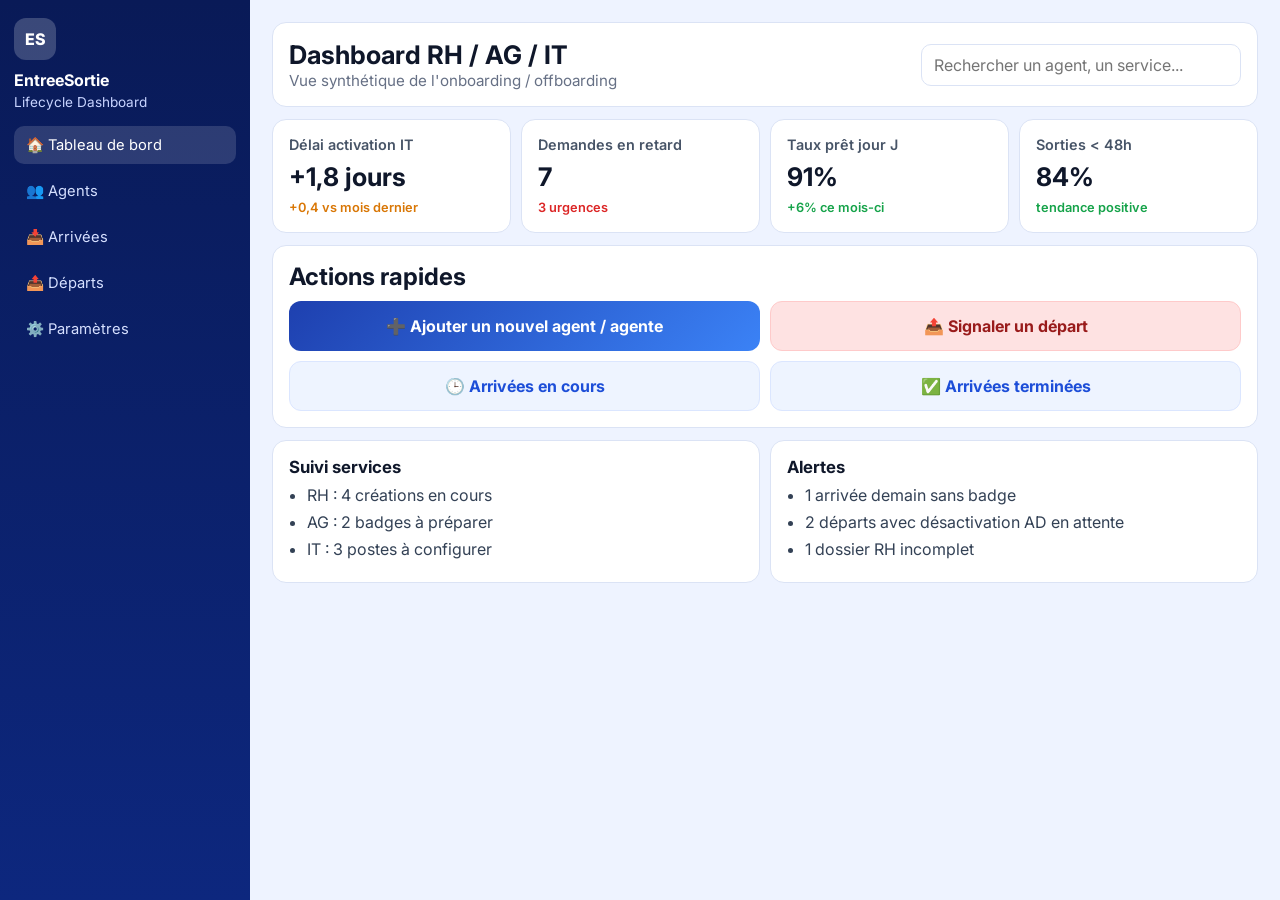
==== commit 87ab18ef: "fix: reconstruire un dashboard propre et stable" ====
--- a/index.html
+++ b/index.html
@@ -4,619 +4,71 @@
     <meta charset="UTF-8" />
     <meta name="viewport" content="width=device-width, initial-scale=1.0" />
     <title>EntreeSortie — Dashboard</title>
-    <title>EntreeSortie — Dashboard simple</title>
+    <link rel="preconnect" href="https://fonts.googleapis.com" />
+    <link rel="preconnect" href="https://fonts.gstatic.com" crossorigin />
+    <link href="https://fonts.googleapis.com/css2?family=Inter:wght@400;500;600;700;800&display=swap" rel="stylesheet" />
     <link rel="stylesheet" href="styles.css" />
   </head>
   <body>
-    <main class="container">
-      <header class="header">
-        <h1>EntreeSortie — Arrivées / Départs</h1>
-        <p>Saisie simplifiée + suivi des demandes en cours</p>
-      </header>
-
-      <section class="stats-grid">
-        <article class="card stat">
-          <h2>Délai moyen activation IT</h2>
-          <p>+1,8 jours</p>
-        </article>
-        <article class="card stat">
-          <h2>Demandes en retard</h2>
-          <p>7 dossiers</p>
-        </article>
-        <article class="card stat">
-          <h2>Taux prêt le jour J</h2>
-          <p>91%</p>
-        </article>
-      </section>
-
-      <section class="card">
-        <h2>Nouvel arrivé</h2>
-        <p class="muted">Bloc élargi : informations RH de base (sans email).</p>
-
-        <form class="form-grid">
-          <label>Nom
-            <input type="text" placeholder="Nom" />
-          </label>
-
-          <label>Prénom
-            <input type="text" placeholder="Prénom" />
-          </label>
-
-          <label>Service
-            <input type="text" placeholder="Service (saisie libre)" />
-          </label>
-
-          <label>Manager
-            <input type="text" placeholder="Nom du manager" />
-          </label>
-
-          <label>Date d'arrivée
-            <input type="date" />
-          </label>
-
-          <label>Type de contrat
-            <select>
-              <option>Fonctionnaire</option>
-              <option>CDD</option>
-              <option>Stagiaire</option>
-              <option>Apprenti</option>
-              <option>CDI</option>
-              <option>Autre</option>
-            </select>
-          </label>
-
-          <label>Date de fin de contrat
-            <input type="date" />
-          </label>
-
-          <label>Site / Bureau
-            <input type="text" placeholder="Site - Bureau" />
-          </label>
-        </form>
-
-        <div class="actions">
-          <button class="btn">Enregistrer l'arrivée</button>
-        </div>
-      </section>
-
-      <section class="card">
-        <div class="card-head">
-          <h2>Arrivées en cours</h2>
-          <a href="#actions-services">Voir les actions par service</a>
-        </div>
-
-        <table>
-          <thead>
-            <tr>
-              <th>Agent</th>
-              <th>Service</th>
-              <th>Date arrivée</th>
-              <th>Contrat</th>
-              <th>Statut</th>
-              <th>Action</th>
-            </tr>
-          </thead>
-          <tbody>
-            <tr>
-              <td>Amine L.</td>
-              <td>Informatique</td>
-              <td>18/06/2026</td>
-              <td>CDD</td>
-              <td><span class="tag pending">En cours</span></td>
-              <td><a href="#actions-services">Ouvrir</a></td>
-            </tr>
-            <tr>
-              <td>Claire M.</td>
-              <td>RH</td>
-              <td>19/06/2026</td>
-              <td>Fonctionnaire</td>
-              <td><span class="tag late">En retard</span></td>
-              <td><a href="#actions-services">Ouvrir</a></td>
-            </tr>
-          </tbody>
-        </table>
-      </section>
-
-      <section class="card" id="actions-services">
-        <h2>Actions à réaliser par service</h2>
-
-        <div class="service-grid">
-          <article>
-            <h3>RH</h3>
-            <ul>
-              <li>Créer le dossier RH</li>
-              <li>Renseigner l'email professionnel (étape 2)</li>
-              <li>Valider le type de contrat et la date de fin</li>
-            </ul>
-          </article>
-
-          <article>
-            <h3>Affaires Générales</h3>
-            <ul>
-              <li>Préparer bureau physique</li>
-              <li>Préparer badge d'accès</li>
-              <li>Préparer clé si nécessaire</li>
-            </ul>
-          </article>
-
-          <article>
-            <h3>Informatique</h3>
-            <ul>
-              <li>Créer le compte AD</li>
-              <li>Préparer machine et écrans</li>
-              <li>Attribuer droits applicatifs</li>
-            </ul>
-          </article>
-        </div>
-      </section>
-    </main>
-    <title>EntreeSortie V2 — Dashboard Premium</title>
-    <title>EntreeSortie - Lifecycle</title>
-    <link rel="preconnect" href="https://fonts.googleapis.com" />
-    <link rel="preconnect" href="https://fonts.gstatic.com" crossorigin />
-    <link
-      href="https://fonts.googleapis.com/css2?family=Inter:wght@400;500;600;700;800&display=swap"
-      rel="stylesheet"
-    />
-    <link rel="stylesheet" href="styles.css" />
-  </head>
-  <body>
-    <div class="layout">
+    <div class="app">
       <aside class="sidebar">
-        <div class="brand">
-          <div class="brand-logo">ES</div>
-          <div>
-            <strong>EntreeSortie</strong>
-            <p>Lifecycle Dashboard</p>
-          </div>
-        </div>
-
-        <nav class="menu">
-          <a href="#" class="menu-item active">🏠 Tableau de bord</a>
-          <a href="#" class="menu-item">👤 Agents</a>
-          <a href="#" class="menu-item">📥 Arrivées</a>
-          <a href="#" class="menu-item">📤 Départs</a>
-          <a href="#" class="menu-item">⚙️ Paramètres</a>
+        <div class="logo">ES</div>
+        <h2>EntreeSortie</h2>
+        <p>Lifecycle Dashboard</p>
+        <nav>
+          <a class="active" href="#">🏠 Tableau de bord</a>
+          <a href="#">👥 Agents</a>
+          <a href="#">📥 Arrivées</a>
+          <a href="#">📤 Départs</a>
+          <a href="#">⚙️ Paramètres</a>
         </nav>
       </aside>
 
-      <main class="main">
+      <main class="content">
         <header class="topbar card">
           <div>
             <h1>Dashboard RH / AG / IT</h1>
-            <p>Gestion des nouveaux entrants et des départs</p>
+            <span>Vue synthétique de l'onboarding / offboarding</span>
           </div>
           <input type="search" placeholder="Rechercher un agent, un service..." />
         </header>
 
         <section class="kpis">
-          <article class="card kpi">
-            <h2>Délai moyen activation IT</h2>
-            <p>+1,8 jours</p>
-            <span class="warn">+0,4 jour vs mois précédent</span>
-          </article>
-          <article class="card kpi">
-            <h2>Demandes en retard</h2>
-            <p>7</p>
-            <span class="danger">3 dossiers critiques</span>
-          </article>
-          <article class="card kpi">
-            <h2>Taux prêt le jour J</h2>
-            <p>91%</p>
-            <span class="ok">+6% ce mois-ci</span>
-          </article>
-          <article class="card kpi">
-            <h2>Sorties clôturées &lt; 48h</h2>
-            <p>84%</p>
-            <span class="ok">Objectif presque atteint</span>
-          </article>
+          <article class="card"><h3>Délai activation IT</h3><strong>+1,8 jours</strong><small class="warn">+0,4 vs mois dernier</small></article>
+          <article class="card"><h3>Demandes en retard</h3><strong>7</strong><small class="danger">3 urgences</small></article>
+          <article class="card"><h3>Taux prêt jour J</h3><strong>91%</strong><small class="ok">+6% ce mois-ci</small></article>
+          <article class="card"><h3>Sorties < 48h</h3><strong>84%</strong><small class="ok">tendance positive</small></article>
         </section>
 
-        <section class="card actions-zone">
+        <section class="card quick-actions">
           <h2>Actions rapides</h2>
-          <p>Base simple demandée : créez ou suivez vos flux en 1 clic.</p>
-          <div class="actions-grid">
-            <button class="action-btn primary">➕ Ajouter un nouvel agent / agente</button>
-            <button class="action-btn secondary">📤 Signaler un départ</button>
-            <button class="action-btn neutral">🕒 Arrivées en cours</button>
-            <button class="action-btn neutral">✅ Arrivées terminées</button>
+          <div class="buttons">
+            <button class="btn primary">➕ Ajouter un nouvel agent / agente</button>
+            <button class="btn danger">📤 Signaler un départ</button>
+            <button class="btn ghost">🕒 Arrivées en cours</button>
+            <button class="btn ghost">✅ Arrivées terminées</button>
           </div>
         </section>
 
-        <section class="bottom-grid">
+        <section class="infos">
           <article class="card">
-            <h3>Suivi par service</h3>
+            <h2>Suivi services</h2>
             <ul>
-              <li>RH : 4 dossiers à traiter aujourd'hui</li>
-              <li>Affaires Générales : 2 badges en attente</li>
-              <li>Informatique : 3 postes à préparer</li>
+              <li>RH : 4 créations en cours</li>
+              <li>AG : 2 badges à préparer</li>
+              <li>IT : 3 postes à configurer</li>
             </ul>
           </article>
-
           <article class="card">
-            <h3>Alertes</h3>
+            <h2>Alertes</h2>
             <ul>
-              <li>1 arrivée prévue demain sans badge généré.</li>
-              <li>2 départs attendent la désactivation AD.</li>
-              <li>1 dossier incomplet côté RH.</li>
-    <div class="app-shell">
-      <aside class="sidebar">
-        <div class="brand-block">
-          <div class="brand-logo">ES</div>
-          <div>
-            <strong>EntreeSortie</strong>
-            <p>Lifecycle Console</p>
-          </div>
-        </div>
-
-        <nav class="nav">
-          <button class="nav-item active" data-view="arrivee">Enregistrer un nouvel arrivé</button>
-          <button class="nav-item" data-view="depart">Enregistrer le départ d'un agent</button>
-          <button class="nav-item" data-view="encours">Voir les créations en cours</button>
-          <button class="nav-item" data-view="historique">Voir l'historique</button>
-        <div class="brand">ES</div>
-        <nav>
-          <a class="nav-item active" href="#">Dashboard</a>
-          <a class="nav-item" href="#">Nouveau entrant</a>
-          <a class="nav-item" href="#">Nouveau sortant</a>
-          <a class="nav-item" href="#">Départs</a>
-          <a class="nav-item" href="#">Paramètres</a>
-        </nav>
-      </aside>
-
-      <main class="main-content">
-        <header class="topbar">
-          <div>
-            <h1>Dashboard RH / AG / IT</h1>
-            <p>Pilotage des entrées / sorties avec suivi des délais</p>
-          </div>
-          <div class="top-actions">
-            <input type="search" placeholder="Rechercher un agent, un service..." />
-            <button class="btn btn-secondary">Exporter CSV</button>
-            <button class="btn btn-primary">Créer une demande</button>
-          </div>
-        </header>
-
-        <section class="quick-stats">
-          <article class="kpi-card">
-            <h3>Délai moyen activation IT</h3>
-            <p class="kpi">+1,8 jours</p>
-            <span class="trend warning">+0,4 jour vs mois précédent</span>
-          </article>
-          <article class="kpi-card">
-            <h3>Demandes en retard</h3>
-            <p class="kpi">7</p>
-            <span class="trend danger">3 arrivées impactées cette semaine</span>
-          </article>
-          <article class="kpi-card">
-            <h3>Taux prêt le jour J</h3>
-            <p class="kpi">91%</p>
-            <span class="trend success">+6% grâce aux checklists</span>
-          </article>
-          <article class="kpi-card">
-            <h3>Sorties clôturées < 48h</h3>
-            <p class="kpi">84%</p>
-            <span class="trend success">Conforme à l'objectif sécurité</span>
-          </article>
-        </section>
-
-        <section class="view active" id="arrivee">
-          <div class="panel-grid">
-            <article class="card">
-              <h2>Nouvel arrivé</h2>
-              <p class="muted">Créer une demande d'onboarding complète.</p>
-              <form class="form-grid">
-                <label>Nom complet<input type="text" placeholder="Nom Prénom" /></label>
-                <label>Email pro<input type="email" placeholder="prenom.nom@entreprise.fr" /></label>
-                <label>Manager<input type="text" placeholder="Nom du manager" /></label>
-                <label>Date d'arrivée<input type="date" /></label>
-                <label>Service
-                  <select>
-                    <option>Informatique</option><option>RH</option><option>Affaires Générales</option>
-                  </select>
-                </label>
-                <label>Site / bureau<input type="text" placeholder="Site A - Bureau 2.14" /></label>
-              </form>
-            </article>
-
-            <article class="card">
-              <h2>Checklist automatique</h2>
-              <ul class="checklist">
-                <li><input type="checkbox" checked /> RH : création dossier salarié</li>
-                <li><input type="checkbox" /> AG : badge + clé + poste physique</li>
-                <li><input type="checkbox" /> IT : compte AD + poste + droits applicatifs</li>
-                <li><input type="checkbox" /> Validation manager avant J-3</li>
-              </ul>
-              <button class="btn btn-primary full">Enregistrer l'arrivée</button>
-            </article>
-          </div>
-        </section>
-
-        <section class="view" id="depart">
-          <div class="panel-grid single">
-            <article class="card">
-              <h2>Départ d'un agent</h2>
-              <p class="muted">Planifier la sortie et sécuriser la restitution des accès.</p>
-              <form class="form-grid">
-                <label>Nom agent<input type="text" placeholder="Nom Prénom" /></label>
-                <label>Date de départ<input type="date" /></label>
-                <label>Motif
-                  <select><option>Fin de contrat</option><option>Mutation</option><option>Démission</option></select>
-                </label>
-                <label>Manager référent<input type="text" placeholder="Nom du manager" /></label>
-              </form>
-              <div class="tag-row">
-                <span class="tag">Désactivation AD J+0</span>
-                <span class="tag">Collecte matériel J+1</span>
-                <span class="tag">Clôture RH J+2</span>
-              </div>
-              <button class="btn btn-primary">Enregistrer le départ</button>
-            </article>
-          </div>
-        </section>
-
-        <section class="view" id="encours">
-          <article class="card">
-            <h2>Créations en cours</h2>
-            <table>
-              <thead><tr><th>Agent</th><th>Type</th><th>Service bloquant</th><th>Retard</th><th>Statut</th></tr></thead>
-              <tbody>
-                <tr><td>Amine L.</td><td>Arrivée</td><td>IT</td><td>+2 jours</td><td><span class="badge progress">In progress</span></td></tr>
-                <tr><td>Claire M.</td><td>Arrivée</td><td>AG</td><td>+1 jour</td><td><span class="badge pending">Pending</span></td></tr>
-                <tr><td>Nadia R.</td><td>Départ</td><td>RH</td><td>0</td><td><span class="badge done">Done</span></td></tr>
-              </tbody>
-            </table>
-          </article>
-        </section>
-
-        <section class="view" id="historique">
-          <article class="card">
-            <h2>Historique des demandes</h2>
-            <ul class="history">
-              <li><strong>12/06</strong> — Arrivée validée pour Tere Merice (IT prêt en 24h)</li>
-              <li><strong>10/06</strong> — Départ clôturé pour Seir Dianch (accès coupés en 6h)</li>
-              <li><strong>08/06</strong> — Arrivée Satke Mah (retard badge +1 jour)</li>
-              <li><strong>05/06</strong> — Départ Noura B. (process complet en 36h)</li>
+              <li>1 arrivée demain sans badge</li>
+              <li>2 départs avec désactivation AD en attente</li>
+              <li>1 dossier RH incomplet</li>
             </ul>
           </article>
         </section>
       </main>
     </div>
-
-    <script src="app.js"></script>
-          <h1>Employee Lifecycle Management</h1>
-          <div class="top-actions">
-            <input type="search" placeholder="Rechercher un collaborateur" />
-            <button class="btn btn-secondary">Ajouter entrant</button>
-            <button class="btn btn-primary">Ajouter sortant</button>
-          </div>
-        </header>
-
-        <section class="grid-two">
-          <article class="card">
-            <h2>Détails collaborateur</h2>
-            <form class="employee-form">
-              <label>
-                Nom
-                <input type="text" placeholder="Nom et prénom" />
-              </label>
-              <label>
-                Email
-                <input type="email" placeholder="nom@entreprise.fr" />
-              </label>
-              <label>
-                Service
-                <select>
-                  <option>Ressources Humaines</option>
-                  <option>Affaires Générales</option>
-                  <option>Informatique</option>
-                </select>
-              </label>
-              <label>
-                Bureau
-                <input type="text" placeholder="Bâtiment / étage / bureau" />
-              </label>
-              <label>
-                Date d'arrivée
-                <input type="date" />
-              </label>
-              <label>
-                Date de départ
-                <input type="date" />
-              </label>
-            </form>
-          </article>
-
-          <article class="card">
-            <div class="card-head">
-              <h2>Tâches Onboarding / Offboarding</h2>
-              <div class="tabs">
-                <button class="tab active">Onboarding</button>
-                <button class="tab">Départ</button>
-              </div>
-            </div>
-
-            <div class="task-group">
-              <h3>IT</h3>
-              <ul>
-                <li>
-                  <span>Créer le compte AD</span>
-                  <span class="badge pending">Pending</span>
-                </li>
-                <li>
-                  <span>Préparer le poste et l'écran</span>
-                  <span class="badge progress">In progress</span>
-                </li>
-                <li>
-                  <span>Configurer les accès applicatifs</span>
-                  <span class="badge done">Done</span>
-                </li>
-              </ul>
-            </div>
-
-            <div class="task-group">
-              <h3>Affaires Générales</h3>
-              <ul>
-                <li>
-                  <span>Préparer bureau et mobilier</span>
-                  <span class="badge progress">In progress</span>
-                </li>
-                <li>
-                  <span>Badge + clé d'accès</span>
-                  <span class="badge pending">Pending</span>
-                </li>
-              </ul>
-            </div>
-
-            <div class="task-group">
-              <h3>RH</h3>
-              <ul>
-                <li>
-                  <span>Créer dossier dans les outils RH</span>
-                  <span class="badge done">Done</span>
-                </li>
-                <li>
-                  <span>Valider date d'arrivée contractuelle</span>
-                  <span class="badge pending">Pending</span>
-                </li>
-              </ul>
-            </div>
-          </article>
-        </section>
-
-        <section class="dashboard">
-          <h2>Suivi d'avancement</h2>
-          <div class="stats-grid">
-            <article class="mini-card">
-              <h4>Tere Merice</h4>
-              <p>Service IT</p>
-              <div class="progressbar"><span style="width: 74%"></span></div>
-              <small>74% des tâches terminées</small>
-            </article>
-            <article class="mini-card">
-              <h4>Seir Dianch</h4>
-              <p>Service AG</p>
-              <div class="progressbar"><span style="width: 58%"></span></div>
-              <small>58% des tâches terminées</small>
-            </article>
-            <article class="mini-card">
-              <h4>Satke Mah</h4>
-              <p>Service RH</p>
-              <div class="progressbar"><span style="width: 92%"></span></div>
-              <small>92% des tâches terminées</small>
-            </article>
-          </div>
-        </section>
-      </main>
-    </div>
-    <title>EntreeSortie — Étape 1</title>
-    <link rel="stylesheet" href="styles.css?v=8" />
-  </head>
-  <body>
-    <main class="page">
-      <section class="saved saved-priority" aria-labelledby="active-title">
-        <div class="saved-head">
-          <h2 id="active-title">Arrivées à traiter (en cours)</h2>
-          <button id="clear-storage" type="button" class="secondary">Vider la liste</button>
-        </div>
-
-        <div class="table-wrap">
-          <table>
-            <thead>
-              <tr>
-                <th>Agent</th>
-                <th>Service</th>
-                <th>Date arrivée</th>
-                <th>Date départ</th>
-                <th>Terminer l'arrivée</th>
-                <th>Action</th>
-              </tr>
-            </thead>
-            <tbody id="saved-body-active"></tbody>
-          </table>
-        </div>
-      </section>
-
-      <form id="declaration-form" class="form-layout">
-        <input type="hidden" id="editingId" name="editingId" />
-
-        <fieldset class="stage stage-1">
-          <legend>Étape 1</legend>
-
-          <h2>Réservé SRH</h2>
-          <label>Nom
-            <input name="lastName" required />
-            <small>Nom de l'agent</small>
-          </label>
-          <label>Prénom
-            <input name="firstName" required />
-            <small>Prénom de l'agent</small>
-          </label>
-          <label>Email
-            <input name="email" type="email" required />
-            <small>L'adresse e-mail de l'agent</small>
-          </label>
-          <label>Service
-            <input name="department" required />
-            <small>Le service d'affectation de l'agent</small>
-          </label>
-          <label>Date arrivée
-            <input name="arrivalDate" type="date" required />
-            <small>Date d'arrivée prévue de l'agent</small>
-          </label>
-          <div class="departure-row">
-            <label>Date départ
-              <input name="departureDate" id="departureDate" type="date" />
-              <small>Date de départ prévue de l'agent</small>
-            </label>
-            <label class="check-inline">
-              <input type="checkbox" id="noDepartureDate" name="noDepartureDate" />
-              <span>Pas de date de fin</span>
-            </label>
-          </div>
-
-          <h2>Réservé CDS</h2>
-          <label>Bureau
-            <input name="office" />
-            <small>Le bureau de l'agent</small>
-          </label>
-          <label>Pôle
-            <input name="team" />
-            <small>Pôle dans le service</small>
-          </label>
-          <label>Fonction
-            <input name="role" />
-            <small>Responsable, adjoint, etc.</small>
-          </label>
-        </fieldset>
-
-        <div class="actions">
-          <button type="submit" id="submit-btn">Enregistrer</button>
-          <button type="button" id="cancel-edit" class="secondary hidden">Annuler la reprise</button>
-        </div>
-        <p id="form-feedback" class="feedback" aria-live="polite"></p>
-      </form>
-
-      <section class="saved" aria-labelledby="done-title">
-        <h3 id="done-title" class="list-title done">Historique des arrivées terminées</h3>
-        <div class="table-wrap">
-          <table>
-            <thead>
-              <tr>
-                <th>Agent</th>
-                <th>Service</th>
-                <th>Date arrivée</th>
-                <th>Date départ</th>
-                <th>Terminer l'arrivée</th>
-                <th>Action</th>
-              </tr>
-            </thead>
-            <tbody id="saved-body-done"></tbody>
-          </table>
-        </div>
-      </section>
-    </main>
-
-    <script src="app.js?v=8"></script>
   </body>
 </html>
--- a/styles.css
+++ b/styles.css
@@ -1,1085 +1,96 @@
-:root {
-  --bg: #eef3ff;
-  --surface: #ffffff;
-  --ink: #101828;
-  --muted: #667085;
-  --line: #dfe6f7;
-  --blue-900: #0b1d5e;
-  --blue-700: #1f4ed8;
-  --blue-500: #3b82f6;
-  --green: #16a34a;
-  --orange: #f59e0b;
-  --red: #dc2626;
-  --bg: #f4f7ff;
-  --surface: #ffffff;
-  --ink: #101828;
-  --muted: #667085;
-  --line: #e6eaf5;
-  --brand: #0a1c64;
-  --brand-2: #2450ff;
-  --success: #16a34a;
-  --warning: #f59e0b;
-  --danger: #e11d48;
+* { box-sizing: border-box; }
+html, body { margin: 0; padding: 0; }
+body {
+  font-family: Inter, Arial, sans-serif;
+  background: #eef3ff;
+  color: #0f172a;
 }
 
-* { box-sizing: border-box; }
-  --bg: #f3f5fb;
-  --surface: #ffffff;
-  --ink: #111827;
-  --muted: #6b7280;
-  --brand: #0b1d5e;
-  --brand-2: #2450ff;
-  --line: #e6e9f2;
-  --success: #20b26b;
-  --warning: #f59e0b;
-}
-
-* {
-  box-sizing: border-box;
-}
-
-body {
-  margin: 0;
-  font-family: "Inter", sans-serif;
-  background: radial-gradient(circle at top right, #ffffff 0%, var(--bg) 60%);
-  color: var(--ink);
-}
-
-.layout {
+.app {
   min-height: 100vh;
   display: grid;
   grid-template-columns: 250px 1fr;
 }
 
 .sidebar {
-  padding: 18px 14px;
-  background: linear-gradient(180deg, #081748, var(--blue-900));
-  color: #fff;
-}
-
-.brand {
-  display: flex;
-  gap: 10px;
-  align-items: center;
-  margin-bottom: 18px;
-}
-
-.brand-logo {
-  width: 44px;
-  height: 44px;
-  border-radius: 12px;
-  background: rgba(255, 255, 255, 0.18);
-  display: grid;
-  place-items: center;
-  font-weight: 800;
-}
-
-.brand p {
-  margin: 2px 0 0;
-  color: #bfd0ff;
-  font-size: 0.82rem;
-}
-
-.menu {
-  display: grid;
-  gap: 6px;
-}
-
-.menu-item {
-  color: #d2dcff;
-  text-decoration: none;
-  padding: 10px 12px;
-  border-radius: 10px;
-  font-size: 0.94rem;
-}
-
-.menu-item:hover,
-.menu-item.active {
-  font-family: Arial, sans-serif;
-  background: #eef2f7;
-  color: #1a1a1a;
-}
-
-.container {
-  max-width: 1200px;
-  margin: 0 auto;
-  padding: 16px;
-}
-
-.header h1 {
-  margin: 0;
-  font-size: 1.7rem;
-}
-
-.header p {
-  margin: 4px 0 16px;
-  color: #4b5563;
-}
-
-.stats-grid {
-  display: grid;
-  grid-template-columns: repeat(3, 1fr);
-  gap: 12px;
-}
-
-.card {
-  background: #fff;
-  border: 1px solid #d8dee9;
-  border-radius: 10px;
-  padding: 14px;
-  margin-bottom: 12px;
-}
-
-.stat h2 {
-  margin: 0;
-  font-size: 0.95rem;
-  color: #374151;
-}
-
-.stat p {
-  margin: 8px 0 0;
-  font-size: 1.4rem;
-  font-weight: 700;
-}
-
-h2 {
-  margin: 0 0 6px;
-}
-
-.muted {
-  margin: 0 0 12px;
-  color: #6b7280;
-}
-
-  font-family: "Inter", sans-serif;
-  color: var(--ink);
-  background: linear-gradient(160deg, #f7f9ff, #eef3ff);
-  background: radial-gradient(circle at top right, #ffffff, var(--bg) 40%);
-}
-
-.app-shell {
-  min-height: 100vh;
-  display: grid;
-  grid-template-columns: 280px 1fr;
-}
-
-.sidebar {
-  padding: 18px;
-  color: #fff;
-  background: linear-gradient(180deg, #071746, #0a1c64 60%, #0f2a8a);
-}
-
-.brand-block {
-  display: flex;
-  gap: 12px;
-  align-items: center;
-  margin-bottom: 20px;
-}
-
-.brand-logo {
-  width: 48px;
-  height: 48px;
-  border-radius: 14px;
-  display: grid;
-  place-items: center;
-  font-weight: 800;
-  background: rgba(255, 255, 255, 0.2);
-}
-
-.brand-block p { margin: 2px 0 0; font-size: .85rem; color: #bfd0ff; }
-
-.nav { display: grid; gap: 8px; }
-.nav-item {
-  text-align: left;
-  background: transparent;
-  color: #ced8ff;
-  border: 1px solid transparent;
-  border-radius: 12px;
-  padding: 12px;
-  cursor: pointer;
-  font: inherit;
-}
-
-.nav-item:hover, .nav-item.active {
-  background: rgba(255,255,255,.12);
-  color: #fff;
-  border-color: rgba(255,255,255,.2);
-}
-
-.main-content { padding: 22px; }
-
-.topbar {
-  border: 1px solid var(--line);
-  border-radius: 18px;
-  padding: 18px;
-  background: var(--surface);
-  display: flex;
-  justify-content: space-between;
-  gap: 16px;
-  align-items: center;
-}
-
-.topbar h1 { margin: 0; font-size: 1.55rem; }
-.topbar p { margin: 4px 0 0; color: var(--muted); }
-
-.top-actions { display: flex; gap: 8px; align-items: center; }
-  grid-template-columns: 230px 1fr;
-}
-
-.sidebar {
-  background: linear-gradient(180deg, #081748, var(--brand));
+  background: linear-gradient(180deg, #091a57, #0d277e);
   color: #fff;
   padding: 18px 14px;
 }
+.logo {
+  width: 42px; height: 42px; border-radius: 12px;
+  display: grid; place-items: center;
+  background: rgba(255,255,255,.2); font-weight: 800;
+}
+.sidebar h2 { margin: 10px 0 0; font-size: 1rem; }
+.sidebar p { margin: 4px 0 16px; color: #c8d4ff; font-size: .85rem; }
+.sidebar nav { display: grid; gap: 8px; }
+.sidebar a {
+  color: #d6e0ff; text-decoration: none; padding: 10px 12px;
+  border-radius: 10px; font-size: .92rem;
+}
+.sidebar a.active, .sidebar a:hover { background: rgba(255,255,255,.14); color: #fff; }
 
-.brand {
-  width: 44px;
-  height: 44px;
-  border-radius: 12px;
-  background: rgba(255, 255, 255, 0.16);
-  display: grid;
-  place-items: center;
-  font-weight: 800;
-  margin-bottom: 18px;
-}
-
-.nav-item {
-  display: block;
-  color: #c8d2ff;
-  text-decoration: none;
-  padding: 11px 12px;
-  border-radius: 10px;
-  margin-bottom: 6px;
-  font-size: 0.95rem;
-}
-
-.nav-item:hover,
-.nav-item.active {
-  color: #fff;
-  background: rgba(255, 255, 255, 0.14);
-}
-
-.main {
-  padding: 22px;
-}
-
+.content { padding: 22px; }
 .card {
-  border: 1px solid var(--line);
-  background: var(--surface);
+  background: #fff;
+  border: 1px solid #dbe3f5;
   border-radius: 14px;
   padding: 16px;
 }
 
 .topbar {
-  display: flex;
-  justify-content: space-between;
-  align-items: center;
-  gap: 12px;
-.main-content {
-  padding: 24px;
+  display: flex; justify-content: space-between; align-items: center; gap: 12px;
 }
-
-.topbar {
-  background: var(--surface);
-  border: 1px solid var(--line);
-  border-radius: 18px;
-  padding: 16px 18px;
-  display: flex;
-  justify-content: space-between;
-  align-items: center;
-  gap: 16px;
-  margin-bottom: 18px;
-}
-
-h1,
-h2,
-h3,
-h4,
-p {
-  margin: 0;
-}
-
-.topbar p {
-  color: var(--muted);
-  margin-top: 4px;
-}
-
+.topbar h1 { margin: 0; font-size: 1.6rem; }
+.topbar span { color: #667085; font-size: .95rem; }
 .topbar input {
-  width: 320px;
-  border: 1px solid var(--line);
-  border-radius: 10px;
-  padding: 10px 12px;
-  font: inherit;
+  width: 320px; padding: 10px 12px; border: 1px solid #dbe3f5;
+  border-radius: 10px; font: inherit;
 }
 
 .kpis {
   margin-top: 12px;
   display: grid;
+  gap: 10px;
   grid-template-columns: repeat(4, 1fr);
-  gap: 10px;
 }
+.kpis .card h3 { margin: 0; font-size: .9rem; color: #475467; font-weight: 600; }
+.kpis .card strong { display: block; margin: 8px 0 4px; font-size: 1.6rem; }
+.kpis .card small { font-weight: 600; font-size: .8rem; }
+.ok { color: #16a34a; }
+.warn { color: #d97706; }
+.danger { color: #dc2626; }
 
-.kpi h2 {
-  font-size: 0.9rem;
-  color: #475467;
-}
-
-.kpi p {
-  margin: 9px 0 5px;
-  font-size: 1.65rem;
-  font-weight: 800;
-}
-
-.kpi span {
-  font-size: 0.78rem;
-  font-weight: 600;
-}
-
-.ok {
-  color: var(--green);
-}
-
-.warn {
-  color: var(--orange);
-}
-
-.danger {
-  color: var(--red);
-}
-
-.actions-zone {
-  margin-top: 12px;
-}
-
-.actions-zone p {
-  color: var(--muted);
-  margin-top: 5px;
-}
-
-.actions-grid {
-  margin-top: 12px;
+.quick-actions { margin-top: 12px; }
+.quick-actions h2 { margin: 0 0 10px; }
+.buttons {
   display: grid;
   grid-template-columns: repeat(2, 1fr);
   gap: 10px;
 }
+.btn {
+  border: none; border-radius: 12px; padding: 14px;
+  font: inherit; font-weight: 700; cursor: pointer;
+}
+.btn.primary { background: linear-gradient(135deg, #1e40af, #3b82f6); color: #fff; }
+.btn.danger { background: #fee2e2; color: #991b1b; border: 1px solid #fecaca; }
+.btn.ghost { background: #eef4ff; color: #1d4ed8; border: 1px solid #dbe6ff; }
 
-.action-btn {
-  border: none;
-  border-radius: 12px;
-  padding: 14px;
-  font: inherit;
-  font-weight: 700;
-  cursor: pointer;
-}
-
-.action-btn.primary {
-  background: linear-gradient(135deg, #1641dd, var(--blue-500));
-  color: #fff;
-}
-
-.action-btn.secondary {
-  background: #fef2f2;
-  color: #991b1b;
-  border: 1px solid #fecaca;
-}
-
-.action-btn.neutral {
-  background: #eff4ff;
-  color: #1438a6;
-  border: 1px solid #dbe6ff;
-}
-
-.bottom-grid {
+.infos {
   margin-top: 12px;
   display: grid;
   grid-template-columns: 1fr 1fr;
   gap: 10px;
 }
-
-.bottom-grid ul {
-  margin: 10px 0 0;
-  padding-left: 16px;
-  color: #344054;
-}
-
-.bottom-grid li {
-  margin-bottom: 8px;
-}
+.infos h2 { margin: 0 0 8px; font-size: 1.05rem; }
+.infos ul { margin: 0; padding-left: 18px; color: #334155; }
+.infos li { margin-bottom: 7px; }
 
 @media (max-width: 1100px) {
-  .layout {
-.top-actions {
-  display: flex;
-  gap: 10px;
-  align-items: center;
-}
-
-input,
-select,
-button {
-  font: inherit;
-}
-
-.top-actions input {
-  width: 280px;
-  border: 1px solid var(--line);
-  border-radius: 10px;
-  padding: 10px 12px;
-}
-
-.btn {
-  border: none;
-  border-radius: 10px;
-  padding: 10px 14px;
-  font-weight: 600;
-  cursor: pointer;
-}
-.btn-primary { color:#fff; background: linear-gradient(135deg, #1942df, var(--brand-2)); }
-.btn-secondary { color: #1f3db9; background: #eaf0ff; }
-.btn.full { width: 100%; }
-
-.quick-stats {
-  margin-top: 14px;
-  display: grid;
-  gap: 12px;
-  grid-template-columns: repeat(4, 1fr);
-}
-
-.kpi-card {
-  background: var(--surface);
-  border: 1px solid var(--line);
-  border-radius: 14px;
-  padding: 14px;
-}
-.kpi-card h3 { margin: 0; font-size: .94rem; color: #344054; }
-.kpi { margin: 10px 0 6px; font-size: 1.7rem; font-weight: 800; }
-.trend { font-size: .82rem; font-weight: 600; }
-.trend.success { color: var(--success); }
-.trend.warning { color: var(--warning); }
-.trend.danger { color: var(--danger); }
-
-.view { display: none; margin-top: 14px; }
-.view.active { display: block; }
-
-.panel-grid {
-  display: grid;
-  grid-template-columns: 1.2fr .8fr;
-  gap: 12px;
-}
-.panel-grid.single { grid-template-columns: 1fr; }
-
-.card {
-  background: var(--surface);
-  border: 1px solid var(--line);
-  border-radius: 16px;
-  padding: 16px;
-}
-
-.card h2 { margin: 0 0 4px; }
-.muted { color: var(--muted); margin: 0 0 12px; }
-
-.form-grid {
-  display: grid;
-  grid-template-columns: repeat(2, 1fr);
-  gap: 10px;
-}
-
-label {
-  display: grid;
-  gap: 6px;
-  font-size: 0.92rem;
-}
-
-input,
-select {
-  padding: 9px;
-  border: 1px solid #cfd6e2;
-  border-radius: 8px;
-  font: inherit;
-}
-
-.actions {
-  margin-top: 12px;
-}
-
-.btn {
-  border: none;
-  border-radius: 8px;
-  padding: 10px 14px;
-  background: #1f4ed8;
-  color: #fff;
-  font-weight: 600;
-  cursor: pointer;
-}
-
-.form-grid label {
-  display: grid;
-  gap: 6px;
-  color: #475467;
-  font-size: .9rem;
-}
-input, select { font: inherit; }
-.form-grid input, .form-grid select {
-  border-radius: 10px;
-  border: none;
-  padding: 10px 14px;
-  cursor: pointer;
-  font-weight: 600;
-}
-
-.btn-secondary {
-  background: #edf1ff;
-  color: #1531a0;
-}
-
-.btn-primary {
-  background: linear-gradient(135deg, #1942df, var(--brand-2));
-  color: #fff;
-}
-
-.grid-two {
-  display: grid;
-  grid-template-columns: 1fr 1fr;
-  gap: 16px;
-}
-
-.card,
-.mini-card {
-  background: var(--surface);
-  border: 1px solid var(--line);
-  border-radius: 16px;
-}
-
-.card {
-  padding: 18px;
-}
-
-.employee-form {
-  display: grid;
-  gap: 10px;
-  margin-top: 14px;
-}
-
-.employee-form label {
-  display: grid;
-  gap: 6px;
-  color: var(--muted);
-  font-size: 0.92rem;
-}
-
-.employee-form input,
-.employee-form select {
-  border: 1px solid var(--line);
-  border-radius: 10px;
-  padding: 9px 10px;
-  background: #fcfdff;
-}
-
-.checklist { list-style: none; padding: 0; margin: 0 0 12px; display: grid; gap: 10px; }
-.checklist li {
-  display: flex;
-  align-items: center;
-  gap: 8px;
-  padding: 10px;
-  border-radius: 10px;
-  background: #f8faff;
-  border: 1px solid #e9efff;
-}
-
-.tag-row { display: flex; flex-wrap: wrap; gap: 8px; margin: 12px 0; }
-.tag {
-  font-size: .8rem;
-  color: #1531a0;
-  background: #eaf0ff;
-  border: 1px solid #dbe5ff;
-  border-radius: 999px;
-  padding: 5px 10px;
-}
-
-table { width: 100%; border-collapse: collapse; }
-th, td { text-align: left; padding: 10px; border-bottom: 1px solid var(--line); }
-th { color: #475467; font-weight: 600; }
-.card-head {
-  display: flex;
-  justify-content: space-between;
-  align-items: center;
-  margin-bottom: 8px;
-}
-
-a {
-  color: #1f4ed8;
-  text-decoration: none;
-}
-
-a:hover {
-  text-decoration: underline;
-}
-
-table {
-  width: 100%;
-  border-collapse: collapse;
-}
-
-th,
-td {
-  border-bottom: 1px solid #e5e7eb;
-  padding: 10px 6px;
-  text-align: left;
-  font-size: 0.92rem;
-}
-
-.tag {
-  padding: 3px 8px;
-  border-radius: 999px;
-  color: #fff;
-  font-size: 0.75rem;
-}
-
-.pending {
-  background: #2563eb;
-}
-
-.late {
-  background: #dc2626;
-}
-
-.service-grid {
-  margin-bottom: 10px;
-}
-
-.tabs {
-  display: flex;
-  border: 1px solid var(--line);
-  border-radius: 10px;
-  overflow: hidden;
-}
-
-.tab {
-  padding: 8px 12px;
-  border: none;
-  background: #fff;
-  color: #4b5563;
-}
-
-.tab.active {
-  background: #edf1ff;
-  color: #1531a0;
-  font-weight: 600;
-}
-
-.task-group {
-  border: 1px solid var(--line);
-  border-radius: 12px;
-  padding: 10px;
-  margin-top: 10px;
-}
-
-.task-group h3 {
-  font-size: 0.9rem;
-  color: #22338f;
-  margin-bottom: 8px;
-}
-
-.task-group ul {
-  list-style: none;
-  padding: 0;
-  margin: 0;
-  display: grid;
-  gap: 7px;
-}
-
-.task-group li {
-  display: flex;
-  justify-content: space-between;
-  align-items: center;
-  font-size: 0.92rem;
-  padding-bottom: 4px;
-}
-
-.badge {
-  display: inline-block;
-  border-radius: 999px;
-  color: #fff;
-  font-size: .74rem;
-  font-weight: 600;
-  padding: 4px 10px;
-}
-.pending { background: #8891a5; }
-.progress { background: #2450ff; }
-.done { background: var(--success); }
-
-.history { margin: 0; padding-left: 18px; display: grid; gap: 10px; }
-.history li { color: #344054; }
-
-@media (max-width: 1200px) {
-  .quick-stats { grid-template-columns: repeat(2, 1fr); }
-}
-
-@media (max-width: 980px) {
-  .app-shell { grid-template-columns: 1fr; }
+  .app { grid-template-columns: 1fr; }
   .sidebar { display: none; }
   .topbar { flex-direction: column; align-items: flex-start; }
-  .top-actions { width: 100%; flex-wrap: wrap; }
-  .top-actions input { width: 100%; }
-  .panel-grid, .form-grid { grid-template-columns: 1fr; }
-  .quick-stats { grid-template-columns: 1fr; }
-  padding: 4px 10px;
-  color: #fff;
-  font-size: 0.75rem;
-  font-weight: 600;
+  .topbar input { width: 100%; }
+  .kpis, .buttons, .infos { grid-template-columns: 1fr; }
 }
-
-.pending {
-  background: #8d93a6;
-}
-
-.progress {
-  background: #2450ff;
-}
-
-.done {
-  background: var(--success);
-}
-
-.dashboard {
-  margin-top: 16px;
-}
-
-.stats-grid {
-  margin-top: 10px;
-  display: grid;
-  grid-template-columns: repeat(3, 1fr);
-  gap: 12px;
-}
-
-.service-grid h3 {
-  margin: 0 0 8px;
-}
-
-.service-grid ul {
-  margin: 0;
-  padding-left: 16px;
-}
-
-.service-grid li {
-  margin-bottom: 6px;
-}
-
-@media (max-width: 900px) {
-  .stats-grid,
-  .form-grid,
-  .service-grid {
-    grid-template-columns: 1fr;
-  }
-.mini-card {
-  padding: 14px;
-}
-
-.mini-card p {
-  color: var(--muted);
-  margin-top: 4px;
-  margin-bottom: 10px;
-}
-
-.progressbar {
-  height: 9px;
-  border-radius: 99px;
-  background: #e8ecf8;
-  overflow: hidden;
-  margin-bottom: 8px;
-}
-
-.progressbar span {
-  height: 100%;
-  background: linear-gradient(90deg, #1531a0, #2e6bff);
-  display: block;
-}
-
-small {
-  color: #4b5563;
-}
-
-@media (max-width: 1100px) {
-  .app-shell {
-    grid-template-columns: 1fr;
-  }
-
-  .sidebar {
-    display: none;
-  }
-
-  .grid-two,
-  .stats-grid {
-    grid-template-columns: 1fr;
-  }
-
-  .topbar {
-    flex-direction: column;
-    align-items: flex-start;
-  }
-
-  .topbar input {
-    width: 100%;
-  }
-
-  .kpis,
-  .actions-grid,
-  .bottom-grid {
-    grid-template-columns: 1fr;
-  }
-  .top-actions {
-    width: 100%;
-    flex-wrap: wrap;
-  }
-
-  .top-actions input {
-    width: 100%;
-  }
-  --bg: #f3f4f6;
-  --text: #1f2937;
-  --line: #d1d5db;
-  --stage1: #1473b8;
-  --accent: #2563eb;
-}
-
-* { box-sizing: border-box; }
-
-body {
-  margin: 0;
-  background: radial-gradient(circle at top right, #eef6ff, var(--bg));
-  color: var(--text);
-  font-family: Arial, sans-serif;
-}
-
-.page {
-  max-width: 1080px;
-  margin: 1.2rem auto;
-  padding: 0 1rem 1.5rem;
-}
-
-.form-layout {
-  display: grid;
-  gap: 1rem;
-}
-
-.stage {
-  border: 4px solid var(--stage1);
-  background: #fff;
-  padding: 1rem;
-  display: grid;
-  gap: 0.55rem;
-  border-radius: 12px;
-}
-
-.stage legend {
-  margin: 0 auto;
-  font-size: 1.9rem;
-  font-weight: 700;
-  padding: 0 0.5rem;
-}
-
-.stage h2 {
-  margin: 0.25rem 0 0;
-  font-size: 1.2rem;
-  text-align: center;
-}
-
-label {
-  display: grid;
-  gap: 0.2rem;
-  font-size: 1rem;
-}
-
-input,
-select {
-  width: 100%;
-  border: 1px solid var(--line);
-  padding: 0.5rem 0.55rem;
-  font-size: 1rem;
-  border-radius: 8px;
-}
-
-input:disabled {
-  background: #e5e7eb;
-  color: #6b7280;
-  cursor: not-allowed;
-}
-
-small,
-.muted {
-  color: #4b5563;
-  font-size: 0.92rem;
-}
-
-.departure-row {
-  display: grid;
-  gap: 0.4rem;
-}
-
-.check-inline,
-.check-row {
-  display: inline-flex;
-  align-items: center;
-  gap: 0.4rem;
-}
-
-.check-inline input,
-.check-row input {
-  width: auto;
-}
-
-.actions {
-  display: flex;
-  gap: 0.6rem;
-  align-items: center;
-}
-
-button,
-.link-btn {
-  border: none;
-  background: var(--accent);
-  color: #fff;
-  border-radius: 10px;
-  padding: 0.55rem 0.9rem;
-  font-size: 0.9rem;
-  cursor: pointer;
-  text-decoration: none;
-  display: inline-block;
-}
-
-button.secondary {
-  background: #334155;
-}
-
-button.action-btn {
-  margin-right: 0.4rem;
-}
-
-.hidden {
-  display: none;
-}
-
-.feedback {
-  margin: 0;
-  min-height: 1.25rem;
-  color: #14532d;
-}
-
-.saved {
-  margin-top: 1rem;
-  background: #fff;
-  border: 1px solid var(--line);
-  border-radius: 12px;
-  padding: 0.95rem;
-  box-shadow: 0 6px 20px rgba(37, 99, 235, 0.08);
-}
-
-.hero-panel {
-  background: linear-gradient(165deg, #ffffff, #f8fbff);
-}
-
-.saved-head {
-  display: flex;
-  justify-content: space-between;
-  align-items: center;
-  gap: 0.8rem;
-}
-
-.saved h2,
-.saved h1 {
-  margin: 0;
-  font-size: 1.1rem;
-}
-
-
-.list-title {
-  margin: 0.9rem 0 0.35rem;
-  font-size: 1rem;
-  color: #0f172a;
-}
-
-.list-title.done {
-  margin-top: 1.2rem;
-  color: #475569;
-}
-
-.stats {
-  margin-top: 0.8rem;
-  display: flex;
-  gap: 0.55rem;
-  flex-wrap: wrap;
-}
-
-.pill {
-  background: #dbeafe;
-  color: #1e3a8a;
-  border-radius: 999px;
-  padding: 0.3rem 0.65rem;
-  font-size: 0.85rem;
-  font-weight: 600;
-}
-
-.filters {
-  margin-top: 0.85rem;
-  display: grid;
-  gap: 0.55rem;
-  grid-template-columns: repeat(auto-fit, minmax(180px, 1fr));
-}
-
-.category {
-  border: 1px solid var(--line);
-  border-radius: 10px;
-  overflow: hidden;
-  margin-top: 0.65rem;
-}
-
-.category summary {
-  list-style: none;
-  cursor: pointer;
-  display: flex;
-  justify-content: space-between;
-  align-items: center;
-  padding: 0.65rem 0.8rem;
-  background: #eff6ff;
-  font-weight: 600;
-}
-
-.category summary::-webkit-details-marker {
-  display: none;
-}
-
-.category-count {
-  font-size: 0.85rem;
-  color: #1d4ed8;
-}
-
-.table-wrap {
-  overflow-x: auto;
-  margin-top: 0.65rem;
-}
-
-table {
-  width: 100%;
-  border-collapse: collapse;
-}
-
-th, td {
-  border-bottom: 1px solid var(--line);
-  padding: 0.45rem;
-  text-align: left;
-  vertical-align: top;
-}
-
-
-.saved-priority {
-  margin-top: 0;
-  border: 2px solid #93c5fd;
-}
-
-.saved-priority .list-title {
-  color: #0b3b7a;
-}
-
-.form-layout {
-  margin-top: 1rem;
-}
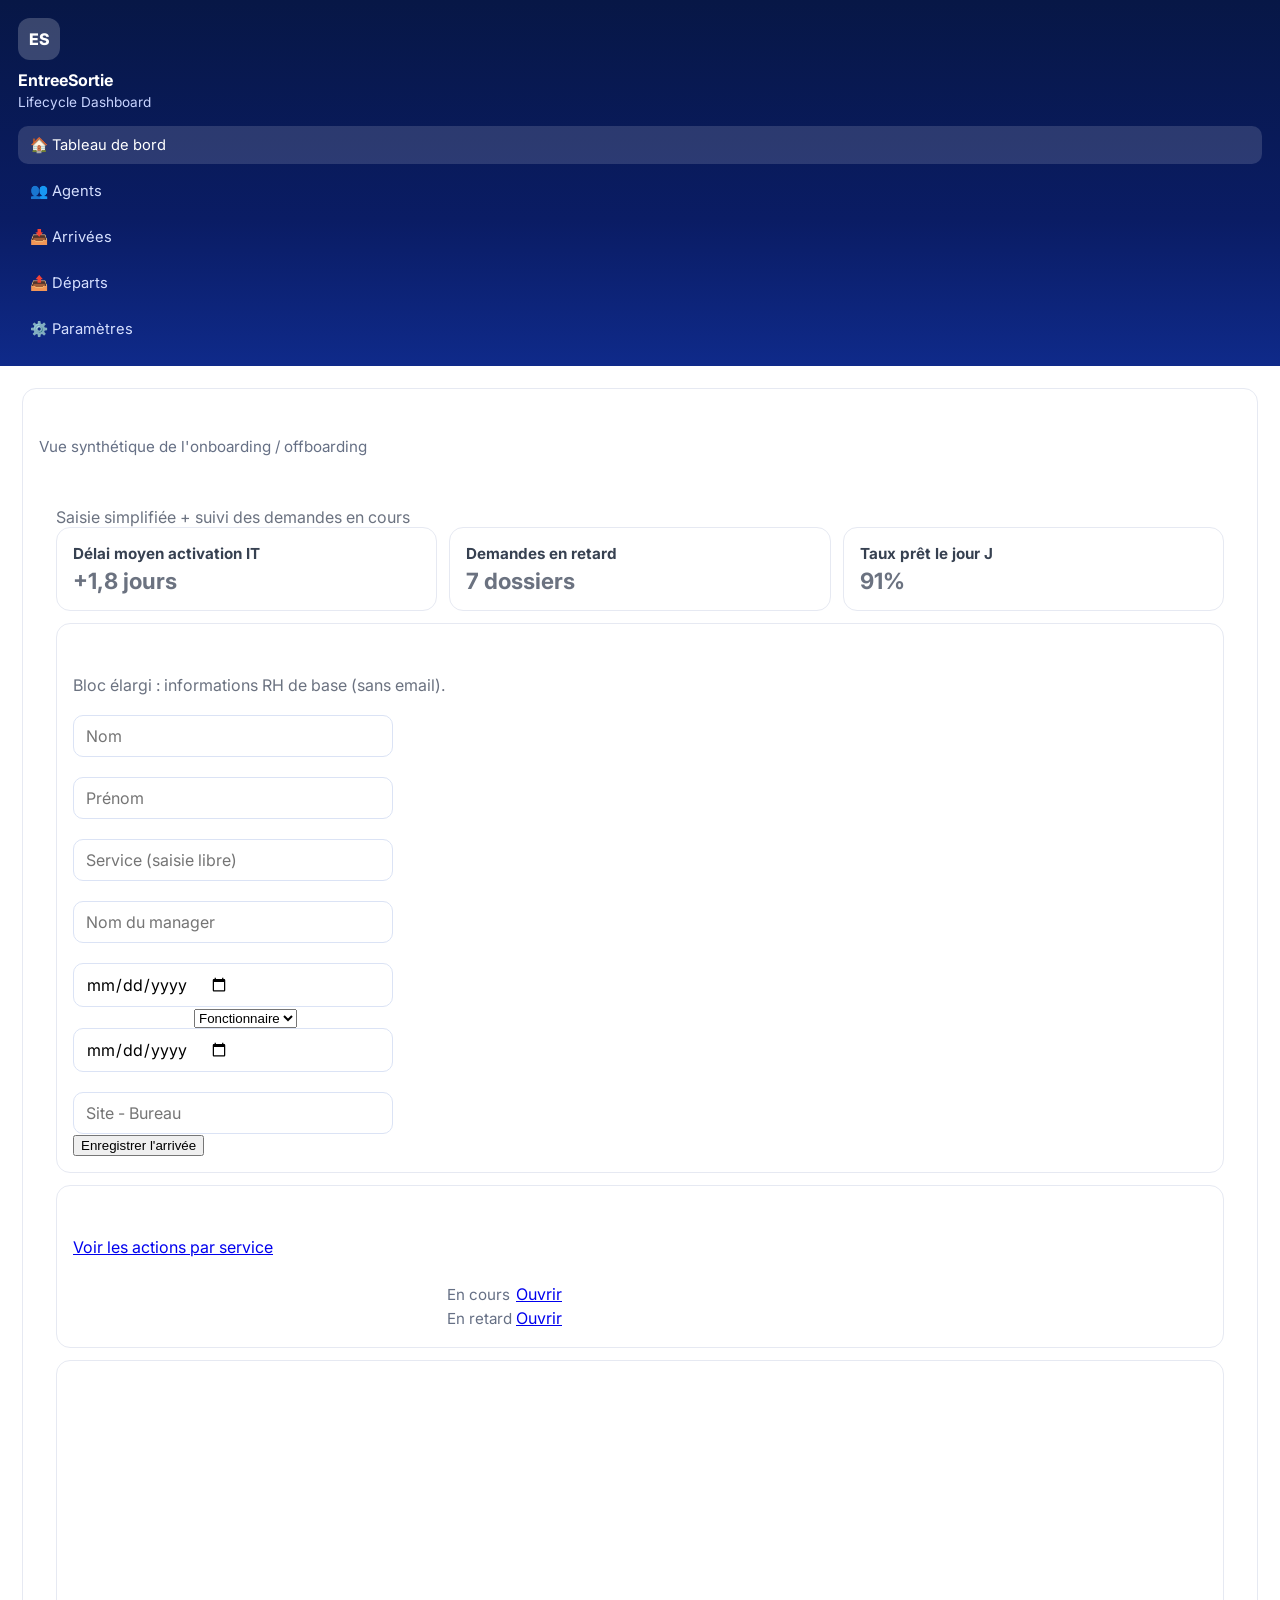
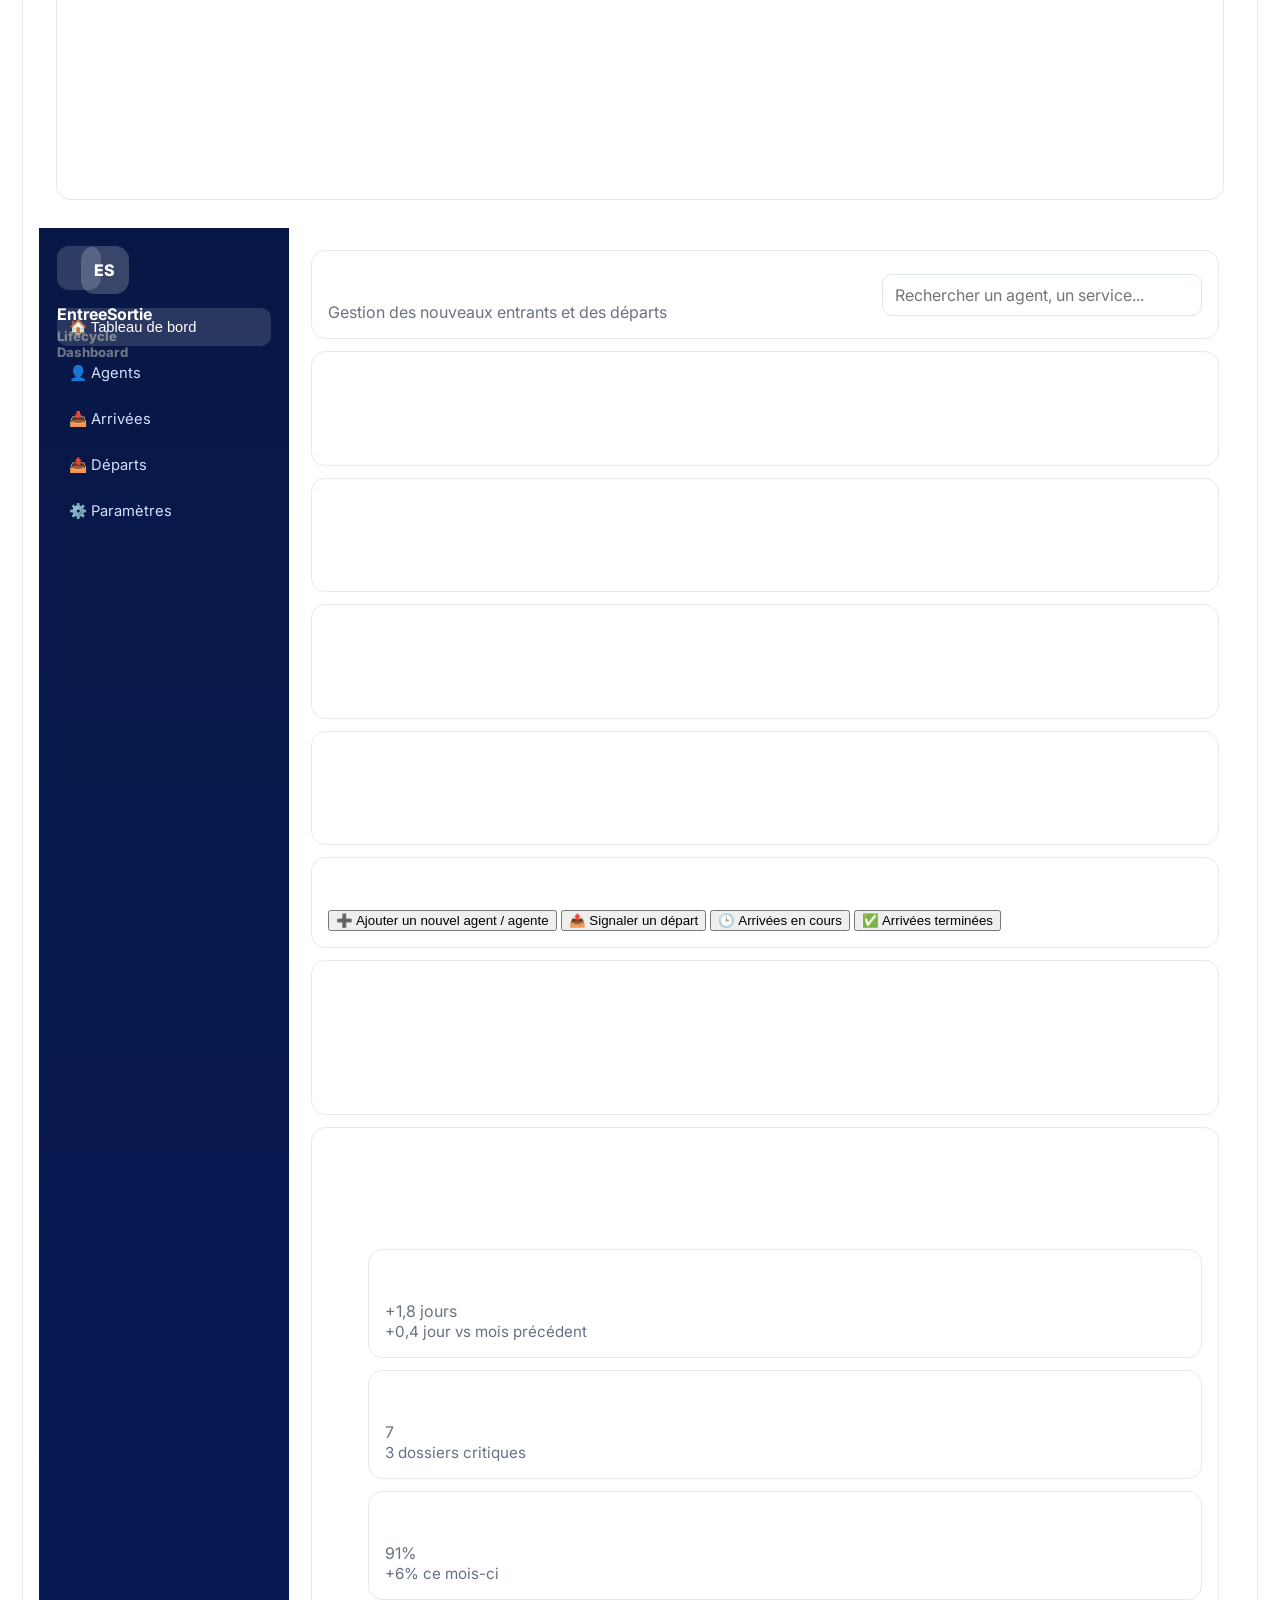
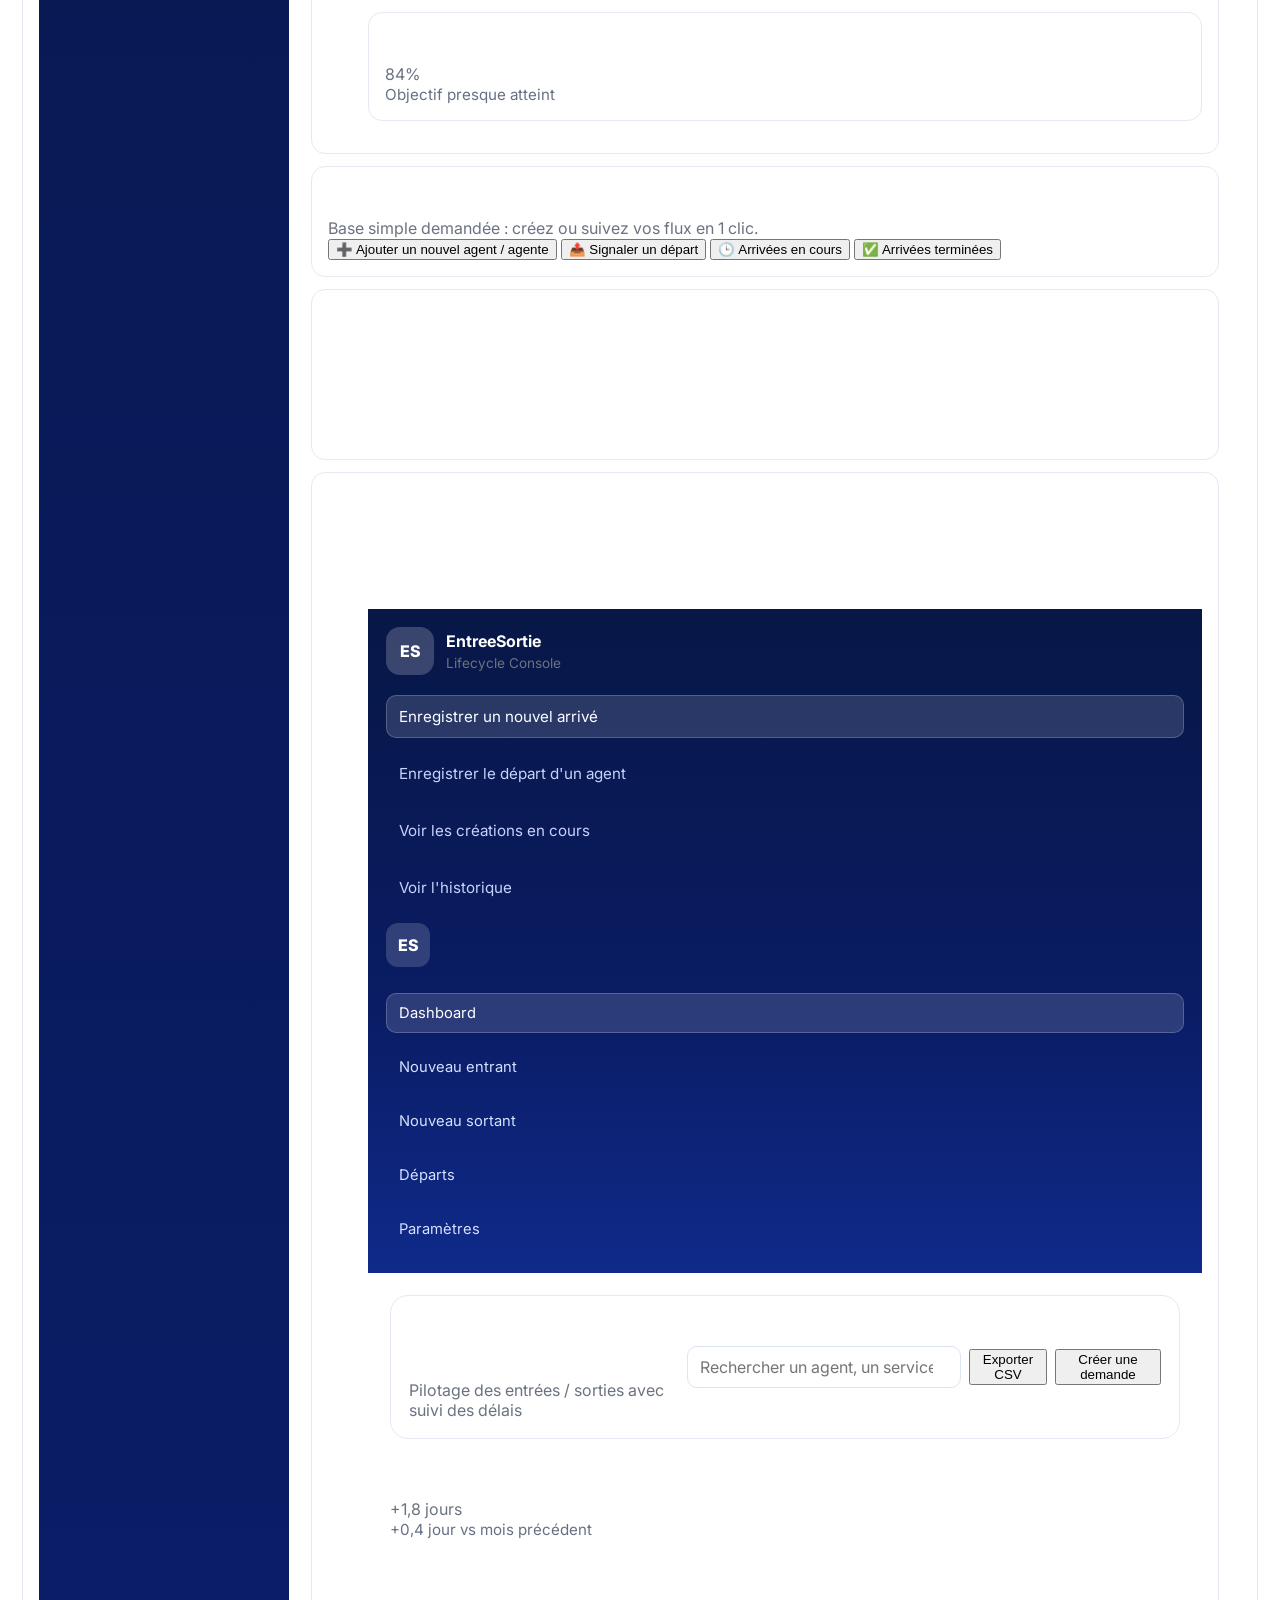
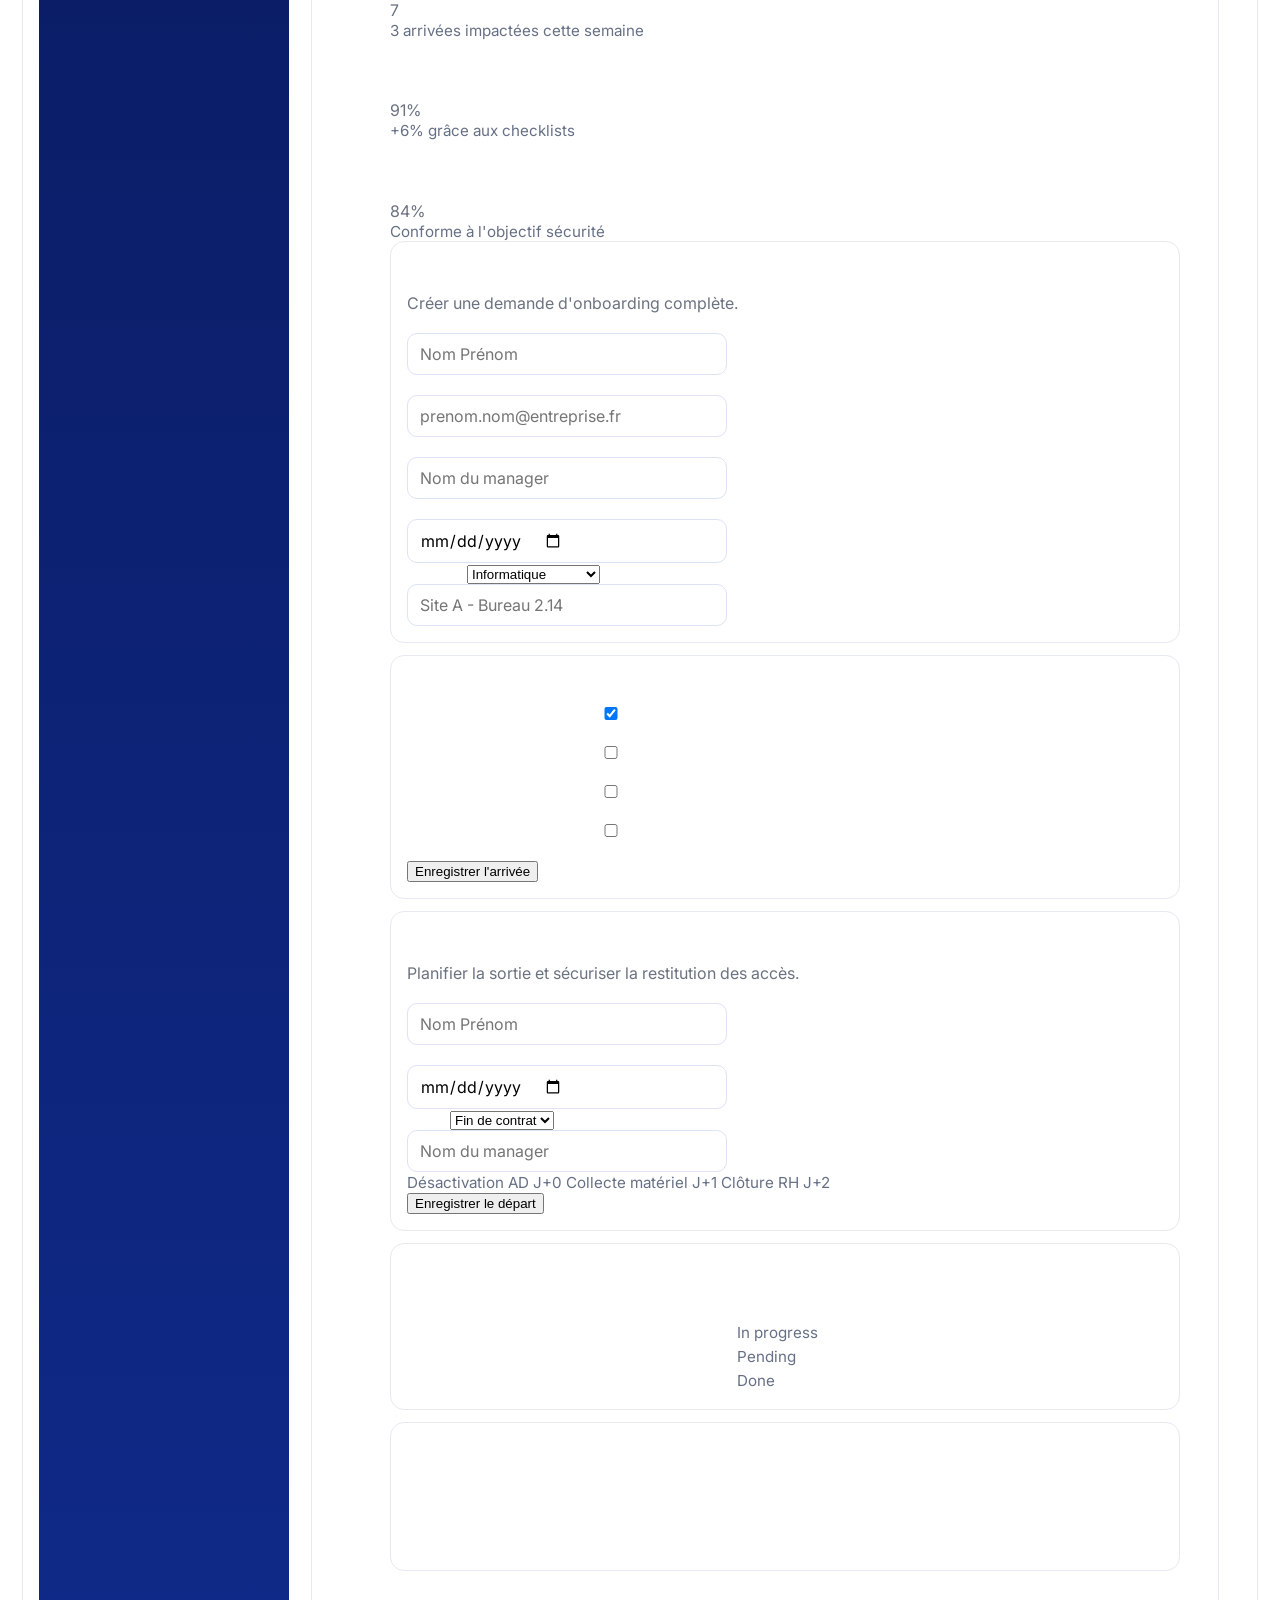
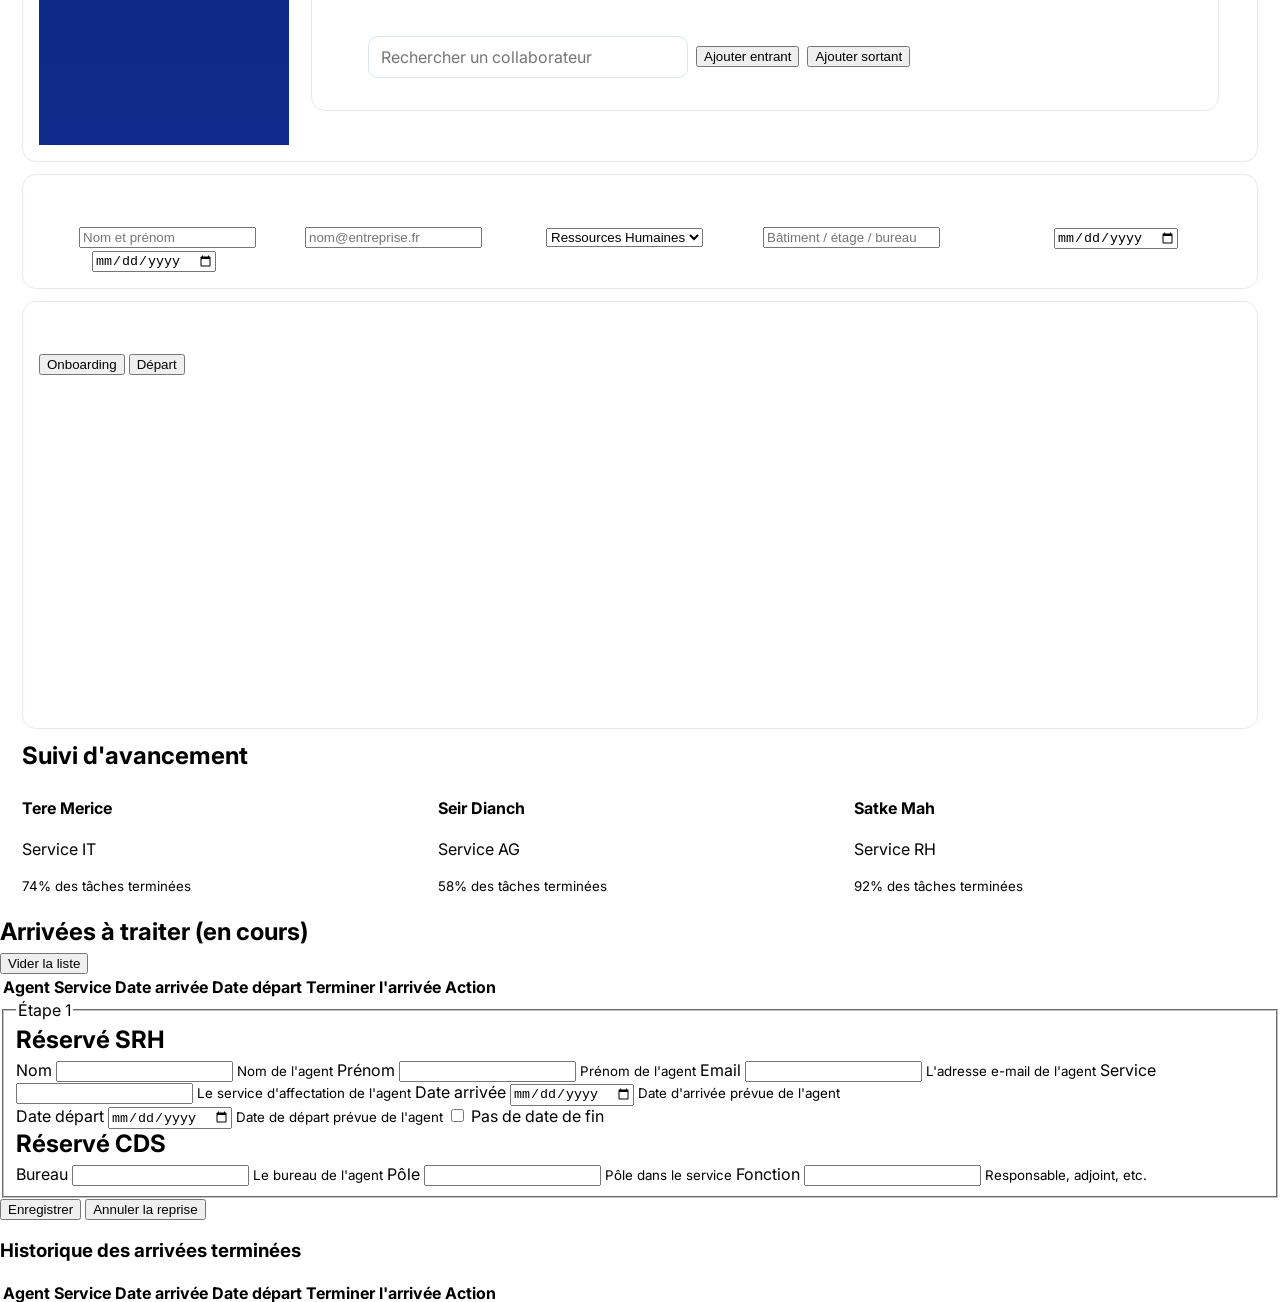
==== commit ff6f8db2: "Merge branch 'main' into codex/create-readme.md-for-onboarding-system-wht23m" ====
--- a/index.html
+++ b/index.html
@@ -29,6 +29,187 @@
           <div>
             <h1>Dashboard RH / AG / IT</h1>
             <span>Vue synthétique de l'onboarding / offboarding</span>
+    <title>EntreeSortie — Dashboard simple</title>
+    <link rel="stylesheet" href="styles.css" />
+  </head>
+  <body>
+    <main class="container">
+      <header class="header">
+        <h1>EntreeSortie — Arrivées / Départs</h1>
+        <p>Saisie simplifiée + suivi des demandes en cours</p>
+      </header>
+
+      <section class="stats-grid">
+        <article class="card stat">
+          <h2>Délai moyen activation IT</h2>
+          <p>+1,8 jours</p>
+        </article>
+        <article class="card stat">
+          <h2>Demandes en retard</h2>
+          <p>7 dossiers</p>
+        </article>
+        <article class="card stat">
+          <h2>Taux prêt le jour J</h2>
+          <p>91%</p>
+        </article>
+      </section>
+
+      <section class="card">
+        <h2>Nouvel arrivé</h2>
+        <p class="muted">Bloc élargi : informations RH de base (sans email).</p>
+
+        <form class="form-grid">
+          <label>Nom
+            <input type="text" placeholder="Nom" />
+          </label>
+
+          <label>Prénom
+            <input type="text" placeholder="Prénom" />
+          </label>
+
+          <label>Service
+            <input type="text" placeholder="Service (saisie libre)" />
+          </label>
+
+          <label>Manager
+            <input type="text" placeholder="Nom du manager" />
+          </label>
+
+          <label>Date d'arrivée
+            <input type="date" />
+          </label>
+
+          <label>Type de contrat
+            <select>
+              <option>Fonctionnaire</option>
+              <option>CDD</option>
+              <option>Stagiaire</option>
+              <option>Apprenti</option>
+              <option>CDI</option>
+              <option>Autre</option>
+            </select>
+          </label>
+
+          <label>Date de fin de contrat
+            <input type="date" />
+          </label>
+
+          <label>Site / Bureau
+            <input type="text" placeholder="Site - Bureau" />
+          </label>
+        </form>
+
+        <div class="actions">
+          <button class="btn">Enregistrer l'arrivée</button>
+        </div>
+      </section>
+
+      <section class="card">
+        <div class="card-head">
+          <h2>Arrivées en cours</h2>
+          <a href="#actions-services">Voir les actions par service</a>
+        </div>
+
+        <table>
+          <thead>
+            <tr>
+              <th>Agent</th>
+              <th>Service</th>
+              <th>Date arrivée</th>
+              <th>Contrat</th>
+              <th>Statut</th>
+              <th>Action</th>
+            </tr>
+          </thead>
+          <tbody>
+            <tr>
+              <td>Amine L.</td>
+              <td>Informatique</td>
+              <td>18/06/2026</td>
+              <td>CDD</td>
+              <td><span class="tag pending">En cours</span></td>
+              <td><a href="#actions-services">Ouvrir</a></td>
+            </tr>
+            <tr>
+              <td>Claire M.</td>
+              <td>RH</td>
+              <td>19/06/2026</td>
+              <td>Fonctionnaire</td>
+              <td><span class="tag late">En retard</span></td>
+              <td><a href="#actions-services">Ouvrir</a></td>
+            </tr>
+          </tbody>
+        </table>
+      </section>
+
+      <section class="card" id="actions-services">
+        <h2>Actions à réaliser par service</h2>
+
+        <div class="service-grid">
+          <article>
+            <h3>RH</h3>
+            <ul>
+              <li>Créer le dossier RH</li>
+              <li>Renseigner l'email professionnel (étape 2)</li>
+              <li>Valider le type de contrat et la date de fin</li>
+            </ul>
+          </article>
+
+          <article>
+            <h3>Affaires Générales</h3>
+            <ul>
+              <li>Préparer bureau physique</li>
+              <li>Préparer badge d'accès</li>
+              <li>Préparer clé si nécessaire</li>
+            </ul>
+          </article>
+
+          <article>
+            <h3>Informatique</h3>
+            <ul>
+              <li>Créer le compte AD</li>
+              <li>Préparer machine et écrans</li>
+              <li>Attribuer droits applicatifs</li>
+            </ul>
+          </article>
+        </div>
+      </section>
+    </main>
+    <title>EntreeSortie V2 — Dashboard Premium</title>
+    <title>EntreeSortie - Lifecycle</title>
+    <link rel="preconnect" href="https://fonts.googleapis.com" />
+    <link rel="preconnect" href="https://fonts.gstatic.com" crossorigin />
+    <link
+      href="https://fonts.googleapis.com/css2?family=Inter:wght@400;500;600;700;800&display=swap"
+      rel="stylesheet"
+    />
+    <link rel="stylesheet" href="styles.css" />
+  </head>
+  <body>
+    <div class="layout">
+      <aside class="sidebar">
+        <div class="brand">
+          <div class="brand-logo">ES</div>
+          <div>
+            <strong>EntreeSortie</strong>
+            <p>Lifecycle Dashboard</p>
+          </div>
+        </div>
+
+        <nav class="menu">
+          <a href="#" class="menu-item active">🏠 Tableau de bord</a>
+          <a href="#" class="menu-item">👤 Agents</a>
+          <a href="#" class="menu-item">📥 Arrivées</a>
+          <a href="#" class="menu-item">📤 Départs</a>
+          <a href="#" class="menu-item">⚙️ Paramètres</a>
+        </nav>
+      </aside>
+
+      <main class="main">
+        <header class="topbar card">
+          <div>
+            <h1>Dashboard RH / AG / IT</h1>
+            <p>Gestion des nouveaux entrants et des départs</p>
           </div>
           <input type="search" placeholder="Rechercher un agent, un service..." />
         </header>
@@ -65,10 +246,433 @@
               <li>1 arrivée demain sans badge</li>
               <li>2 départs avec désactivation AD en attente</li>
               <li>1 dossier RH incomplet</li>
+          <article class="card kpi">
+            <h2>Délai moyen activation IT</h2>
+            <p>+1,8 jours</p>
+            <span class="warn">+0,4 jour vs mois précédent</span>
+          </article>
+          <article class="card kpi">
+            <h2>Demandes en retard</h2>
+            <p>7</p>
+            <span class="danger">3 dossiers critiques</span>
+          </article>
+          <article class="card kpi">
+            <h2>Taux prêt le jour J</h2>
+            <p>91%</p>
+            <span class="ok">+6% ce mois-ci</span>
+          </article>
+          <article class="card kpi">
+            <h2>Sorties clôturées &lt; 48h</h2>
+            <p>84%</p>
+            <span class="ok">Objectif presque atteint</span>
+          </article>
+        </section>
+
+        <section class="card actions-zone">
+          <h2>Actions rapides</h2>
+          <p>Base simple demandée : créez ou suivez vos flux en 1 clic.</p>
+          <div class="actions-grid">
+            <button class="action-btn primary">➕ Ajouter un nouvel agent / agente</button>
+            <button class="action-btn secondary">📤 Signaler un départ</button>
+            <button class="action-btn neutral">🕒 Arrivées en cours</button>
+            <button class="action-btn neutral">✅ Arrivées terminées</button>
+          </div>
+        </section>
+
+        <section class="bottom-grid">
+          <article class="card">
+            <h3>Suivi par service</h3>
+            <ul>
+              <li>RH : 4 dossiers à traiter aujourd'hui</li>
+              <li>Affaires Générales : 2 badges en attente</li>
+              <li>Informatique : 3 postes à préparer</li>
+            </ul>
+          </article>
+
+          <article class="card">
+            <h3>Alertes</h3>
+            <ul>
+              <li>1 arrivée prévue demain sans badge généré.</li>
+              <li>2 départs attendent la désactivation AD.</li>
+              <li>1 dossier incomplet côté RH.</li>
+    <div class="app-shell">
+      <aside class="sidebar">
+        <div class="brand-block">
+          <div class="brand-logo">ES</div>
+          <div>
+            <strong>EntreeSortie</strong>
+            <p>Lifecycle Console</p>
+          </div>
+        </div>
+
+        <nav class="nav">
+          <button class="nav-item active" data-view="arrivee">Enregistrer un nouvel arrivé</button>
+          <button class="nav-item" data-view="depart">Enregistrer le départ d'un agent</button>
+          <button class="nav-item" data-view="encours">Voir les créations en cours</button>
+          <button class="nav-item" data-view="historique">Voir l'historique</button>
+        <div class="brand">ES</div>
+        <nav>
+          <a class="nav-item active" href="#">Dashboard</a>
+          <a class="nav-item" href="#">Nouveau entrant</a>
+          <a class="nav-item" href="#">Nouveau sortant</a>
+          <a class="nav-item" href="#">Départs</a>
+          <a class="nav-item" href="#">Paramètres</a>
+        </nav>
+      </aside>
+
+      <main class="main-content">
+        <header class="topbar">
+          <div>
+            <h1>Dashboard RH / AG / IT</h1>
+            <p>Pilotage des entrées / sorties avec suivi des délais</p>
+          </div>
+          <div class="top-actions">
+            <input type="search" placeholder="Rechercher un agent, un service..." />
+            <button class="btn btn-secondary">Exporter CSV</button>
+            <button class="btn btn-primary">Créer une demande</button>
+          </div>
+        </header>
+
+        <section class="quick-stats">
+          <article class="kpi-card">
+            <h3>Délai moyen activation IT</h3>
+            <p class="kpi">+1,8 jours</p>
+            <span class="trend warning">+0,4 jour vs mois précédent</span>
+          </article>
+          <article class="kpi-card">
+            <h3>Demandes en retard</h3>
+            <p class="kpi">7</p>
+            <span class="trend danger">3 arrivées impactées cette semaine</span>
+          </article>
+          <article class="kpi-card">
+            <h3>Taux prêt le jour J</h3>
+            <p class="kpi">91%</p>
+            <span class="trend success">+6% grâce aux checklists</span>
+          </article>
+          <article class="kpi-card">
+            <h3>Sorties clôturées < 48h</h3>
+            <p class="kpi">84%</p>
+            <span class="trend success">Conforme à l'objectif sécurité</span>
+          </article>
+        </section>
+
+        <section class="view active" id="arrivee">
+          <div class="panel-grid">
+            <article class="card">
+              <h2>Nouvel arrivé</h2>
+              <p class="muted">Créer une demande d'onboarding complète.</p>
+              <form class="form-grid">
+                <label>Nom complet<input type="text" placeholder="Nom Prénom" /></label>
+                <label>Email pro<input type="email" placeholder="prenom.nom@entreprise.fr" /></label>
+                <label>Manager<input type="text" placeholder="Nom du manager" /></label>
+                <label>Date d'arrivée<input type="date" /></label>
+                <label>Service
+                  <select>
+                    <option>Informatique</option><option>RH</option><option>Affaires Générales</option>
+                  </select>
+                </label>
+                <label>Site / bureau<input type="text" placeholder="Site A - Bureau 2.14" /></label>
+              </form>
+            </article>
+
+            <article class="card">
+              <h2>Checklist automatique</h2>
+              <ul class="checklist">
+                <li><input type="checkbox" checked /> RH : création dossier salarié</li>
+                <li><input type="checkbox" /> AG : badge + clé + poste physique</li>
+                <li><input type="checkbox" /> IT : compte AD + poste + droits applicatifs</li>
+                <li><input type="checkbox" /> Validation manager avant J-3</li>
+              </ul>
+              <button class="btn btn-primary full">Enregistrer l'arrivée</button>
+            </article>
+          </div>
+        </section>
+
+        <section class="view" id="depart">
+          <div class="panel-grid single">
+            <article class="card">
+              <h2>Départ d'un agent</h2>
+              <p class="muted">Planifier la sortie et sécuriser la restitution des accès.</p>
+              <form class="form-grid">
+                <label>Nom agent<input type="text" placeholder="Nom Prénom" /></label>
+                <label>Date de départ<input type="date" /></label>
+                <label>Motif
+                  <select><option>Fin de contrat</option><option>Mutation</option><option>Démission</option></select>
+                </label>
+                <label>Manager référent<input type="text" placeholder="Nom du manager" /></label>
+              </form>
+              <div class="tag-row">
+                <span class="tag">Désactivation AD J+0</span>
+                <span class="tag">Collecte matériel J+1</span>
+                <span class="tag">Clôture RH J+2</span>
+              </div>
+              <button class="btn btn-primary">Enregistrer le départ</button>
+            </article>
+          </div>
+        </section>
+
+        <section class="view" id="encours">
+          <article class="card">
+            <h2>Créations en cours</h2>
+            <table>
+              <thead><tr><th>Agent</th><th>Type</th><th>Service bloquant</th><th>Retard</th><th>Statut</th></tr></thead>
+              <tbody>
+                <tr><td>Amine L.</td><td>Arrivée</td><td>IT</td><td>+2 jours</td><td><span class="badge progress">In progress</span></td></tr>
+                <tr><td>Claire M.</td><td>Arrivée</td><td>AG</td><td>+1 jour</td><td><span class="badge pending">Pending</span></td></tr>
+                <tr><td>Nadia R.</td><td>Départ</td><td>RH</td><td>0</td><td><span class="badge done">Done</span></td></tr>
+              </tbody>
+            </table>
+          </article>
+        </section>
+
+        <section class="view" id="historique">
+          <article class="card">
+            <h2>Historique des demandes</h2>
+            <ul class="history">
+              <li><strong>12/06</strong> — Arrivée validée pour Tere Merice (IT prêt en 24h)</li>
+              <li><strong>10/06</strong> — Départ clôturé pour Seir Dianch (accès coupés en 6h)</li>
+              <li><strong>08/06</strong> — Arrivée Satke Mah (retard badge +1 jour)</li>
+              <li><strong>05/06</strong> — Départ Noura B. (process complet en 36h)</li>
             </ul>
           </article>
         </section>
       </main>
     </div>
+
+    <script src="app.js"></script>
+          <h1>Employee Lifecycle Management</h1>
+          <div class="top-actions">
+            <input type="search" placeholder="Rechercher un collaborateur" />
+            <button class="btn btn-secondary">Ajouter entrant</button>
+            <button class="btn btn-primary">Ajouter sortant</button>
+          </div>
+        </header>
+
+        <section class="grid-two">
+          <article class="card">
+            <h2>Détails collaborateur</h2>
+            <form class="employee-form">
+              <label>
+                Nom
+                <input type="text" placeholder="Nom et prénom" />
+              </label>
+              <label>
+                Email
+                <input type="email" placeholder="nom@entreprise.fr" />
+              </label>
+              <label>
+                Service
+                <select>
+                  <option>Ressources Humaines</option>
+                  <option>Affaires Générales</option>
+                  <option>Informatique</option>
+                </select>
+              </label>
+              <label>
+                Bureau
+                <input type="text" placeholder="Bâtiment / étage / bureau" />
+              </label>
+              <label>
+                Date d'arrivée
+                <input type="date" />
+              </label>
+              <label>
+                Date de départ
+                <input type="date" />
+              </label>
+            </form>
+          </article>
+
+          <article class="card">
+            <div class="card-head">
+              <h2>Tâches Onboarding / Offboarding</h2>
+              <div class="tabs">
+                <button class="tab active">Onboarding</button>
+                <button class="tab">Départ</button>
+              </div>
+            </div>
+
+            <div class="task-group">
+              <h3>IT</h3>
+              <ul>
+                <li>
+                  <span>Créer le compte AD</span>
+                  <span class="badge pending">Pending</span>
+                </li>
+                <li>
+                  <span>Préparer le poste et l'écran</span>
+                  <span class="badge progress">In progress</span>
+                </li>
+                <li>
+                  <span>Configurer les accès applicatifs</span>
+                  <span class="badge done">Done</span>
+                </li>
+              </ul>
+            </div>
+
+            <div class="task-group">
+              <h3>Affaires Générales</h3>
+              <ul>
+                <li>
+                  <span>Préparer bureau et mobilier</span>
+                  <span class="badge progress">In progress</span>
+                </li>
+                <li>
+                  <span>Badge + clé d'accès</span>
+                  <span class="badge pending">Pending</span>
+                </li>
+              </ul>
+            </div>
+
+            <div class="task-group">
+              <h3>RH</h3>
+              <ul>
+                <li>
+                  <span>Créer dossier dans les outils RH</span>
+                  <span class="badge done">Done</span>
+                </li>
+                <li>
+                  <span>Valider date d'arrivée contractuelle</span>
+                  <span class="badge pending">Pending</span>
+                </li>
+              </ul>
+            </div>
+          </article>
+        </section>
+
+        <section class="dashboard">
+          <h2>Suivi d'avancement</h2>
+          <div class="stats-grid">
+            <article class="mini-card">
+              <h4>Tere Merice</h4>
+              <p>Service IT</p>
+              <div class="progressbar"><span style="width: 74%"></span></div>
+              <small>74% des tâches terminées</small>
+            </article>
+            <article class="mini-card">
+              <h4>Seir Dianch</h4>
+              <p>Service AG</p>
+              <div class="progressbar"><span style="width: 58%"></span></div>
+              <small>58% des tâches terminées</small>
+            </article>
+            <article class="mini-card">
+              <h4>Satke Mah</h4>
+              <p>Service RH</p>
+              <div class="progressbar"><span style="width: 92%"></span></div>
+              <small>92% des tâches terminées</small>
+            </article>
+          </div>
+        </section>
+      </main>
+    </div>
+    <title>EntreeSortie — Étape 1</title>
+    <link rel="stylesheet" href="styles.css?v=8" />
+  </head>
+  <body>
+    <main class="page">
+      <section class="saved saved-priority" aria-labelledby="active-title">
+        <div class="saved-head">
+          <h2 id="active-title">Arrivées à traiter (en cours)</h2>
+          <button id="clear-storage" type="button" class="secondary">Vider la liste</button>
+        </div>
+
+        <div class="table-wrap">
+          <table>
+            <thead>
+              <tr>
+                <th>Agent</th>
+                <th>Service</th>
+                <th>Date arrivée</th>
+                <th>Date départ</th>
+                <th>Terminer l'arrivée</th>
+                <th>Action</th>
+              </tr>
+            </thead>
+            <tbody id="saved-body-active"></tbody>
+          </table>
+        </div>
+      </section>
+
+      <form id="declaration-form" class="form-layout">
+        <input type="hidden" id="editingId" name="editingId" />
+
+        <fieldset class="stage stage-1">
+          <legend>Étape 1</legend>
+
+          <h2>Réservé SRH</h2>
+          <label>Nom
+            <input name="lastName" required />
+            <small>Nom de l'agent</small>
+          </label>
+          <label>Prénom
+            <input name="firstName" required />
+            <small>Prénom de l'agent</small>
+          </label>
+          <label>Email
+            <input name="email" type="email" required />
+            <small>L'adresse e-mail de l'agent</small>
+          </label>
+          <label>Service
+            <input name="department" required />
+            <small>Le service d'affectation de l'agent</small>
+          </label>
+          <label>Date arrivée
+            <input name="arrivalDate" type="date" required />
+            <small>Date d'arrivée prévue de l'agent</small>
+          </label>
+          <div class="departure-row">
+            <label>Date départ
+              <input name="departureDate" id="departureDate" type="date" />
+              <small>Date de départ prévue de l'agent</small>
+            </label>
+            <label class="check-inline">
+              <input type="checkbox" id="noDepartureDate" name="noDepartureDate" />
+              <span>Pas de date de fin</span>
+            </label>
+          </div>
+
+          <h2>Réservé CDS</h2>
+          <label>Bureau
+            <input name="office" />
+            <small>Le bureau de l'agent</small>
+          </label>
+          <label>Pôle
+            <input name="team" />
+            <small>Pôle dans le service</small>
+          </label>
+          <label>Fonction
+            <input name="role" />
+            <small>Responsable, adjoint, etc.</small>
+          </label>
+        </fieldset>
+
+        <div class="actions">
+          <button type="submit" id="submit-btn">Enregistrer</button>
+          <button type="button" id="cancel-edit" class="secondary hidden">Annuler la reprise</button>
+        </div>
+        <p id="form-feedback" class="feedback" aria-live="polite"></p>
+      </form>
+
+      <section class="saved" aria-labelledby="done-title">
+        <h3 id="done-title" class="list-title done">Historique des arrivées terminées</h3>
+        <div class="table-wrap">
+          <table>
+            <thead>
+              <tr>
+                <th>Agent</th>
+                <th>Service</th>
+                <th>Date arrivée</th>
+                <th>Date départ</th>
+                <th>Terminer l'arrivée</th>
+                <th>Action</th>
+              </tr>
+            </thead>
+            <tbody id="saved-body-done"></tbody>
+          </table>
+        </div>
+      </section>
+    </main>
+
+    <script src="app.js?v=8"></script>
   </body>
 </html>
--- a/styles.css
+++ b/styles.css
@@ -7,6 +7,54 @@
 }
 
 .app {
+:root {
+  --bg: #eef3ff;
+  --surface: #ffffff;
+  --ink: #101828;
+  --muted: #667085;
+  --line: #dfe6f7;
+  --blue-900: #0b1d5e;
+  --blue-700: #1f4ed8;
+  --blue-500: #3b82f6;
+  --green: #16a34a;
+  --orange: #f59e0b;
+  --red: #dc2626;
+  --bg: #f4f7ff;
+  --surface: #ffffff;
+  --ink: #101828;
+  --muted: #667085;
+  --line: #e6eaf5;
+  --brand: #0a1c64;
+  --brand-2: #2450ff;
+  --success: #16a34a;
+  --warning: #f59e0b;
+  --danger: #e11d48;
+}
+
+* { box-sizing: border-box; }
+  --bg: #f3f5fb;
+  --surface: #ffffff;
+  --ink: #111827;
+  --muted: #6b7280;
+  --brand: #0b1d5e;
+  --brand-2: #2450ff;
+  --line: #e6e9f2;
+  --success: #20b26b;
+  --warning: #f59e0b;
+}
+
+* {
+  box-sizing: border-box;
+}
+
+body {
+  margin: 0;
+  font-family: "Inter", sans-serif;
+  background: radial-gradient(circle at top right, #ffffff 0%, var(--bg) 60%);
+  color: var(--ink);
+}
+
+.layout {
   min-height: 100vh;
   display: grid;
   grid-template-columns: 250px 1fr;
@@ -35,6 +83,220 @@
 .card {
   background: #fff;
   border: 1px solid #dbe3f5;
+  padding: 18px 14px;
+  background: linear-gradient(180deg, #081748, var(--blue-900));
+  color: #fff;
+}
+
+.brand {
+  display: flex;
+  gap: 10px;
+  align-items: center;
+  margin-bottom: 18px;
+}
+
+.brand-logo {
+  width: 44px;
+  height: 44px;
+  border-radius: 12px;
+  background: rgba(255, 255, 255, 0.18);
+  display: grid;
+  place-items: center;
+  font-weight: 800;
+}
+
+.brand p {
+  margin: 2px 0 0;
+  color: #bfd0ff;
+  font-size: 0.82rem;
+}
+
+.menu {
+  display: grid;
+  gap: 6px;
+}
+
+.menu-item {
+  color: #d2dcff;
+  text-decoration: none;
+  padding: 10px 12px;
+  border-radius: 10px;
+  font-size: 0.94rem;
+}
+
+.menu-item:hover,
+.menu-item.active {
+  font-family: Arial, sans-serif;
+  background: #eef2f7;
+  color: #1a1a1a;
+}
+
+.container {
+  max-width: 1200px;
+  margin: 0 auto;
+  padding: 16px;
+}
+
+.header h1 {
+  margin: 0;
+  font-size: 1.7rem;
+}
+
+.header p {
+  margin: 4px 0 16px;
+  color: #4b5563;
+}
+
+.stats-grid {
+  display: grid;
+  grid-template-columns: repeat(3, 1fr);
+  gap: 12px;
+}
+
+.card {
+  background: #fff;
+  border: 1px solid #d8dee9;
+  border-radius: 10px;
+  padding: 14px;
+  margin-bottom: 12px;
+}
+
+.stat h2 {
+  margin: 0;
+  font-size: 0.95rem;
+  color: #374151;
+}
+
+.stat p {
+  margin: 8px 0 0;
+  font-size: 1.4rem;
+  font-weight: 700;
+}
+
+h2 {
+  margin: 0 0 6px;
+}
+
+.muted {
+  margin: 0 0 12px;
+  color: #6b7280;
+}
+
+  font-family: "Inter", sans-serif;
+  color: var(--ink);
+  background: linear-gradient(160deg, #f7f9ff, #eef3ff);
+  background: radial-gradient(circle at top right, #ffffff, var(--bg) 40%);
+}
+
+.app-shell {
+  min-height: 100vh;
+  display: grid;
+  grid-template-columns: 280px 1fr;
+}
+
+.sidebar {
+  padding: 18px;
+  color: #fff;
+  background: linear-gradient(180deg, #071746, #0a1c64 60%, #0f2a8a);
+}
+
+.brand-block {
+  display: flex;
+  gap: 12px;
+  align-items: center;
+  margin-bottom: 20px;
+}
+
+.brand-logo {
+  width: 48px;
+  height: 48px;
+  border-radius: 14px;
+  display: grid;
+  place-items: center;
+  font-weight: 800;
+  background: rgba(255, 255, 255, 0.2);
+}
+
+.brand-block p { margin: 2px 0 0; font-size: .85rem; color: #bfd0ff; }
+
+.nav { display: grid; gap: 8px; }
+.nav-item {
+  text-align: left;
+  background: transparent;
+  color: #ced8ff;
+  border: 1px solid transparent;
+  border-radius: 12px;
+  padding: 12px;
+  cursor: pointer;
+  font: inherit;
+}
+
+.nav-item:hover, .nav-item.active {
+  background: rgba(255,255,255,.12);
+  color: #fff;
+  border-color: rgba(255,255,255,.2);
+}
+
+.main-content { padding: 22px; }
+
+.topbar {
+  border: 1px solid var(--line);
+  border-radius: 18px;
+  padding: 18px;
+  background: var(--surface);
+  display: flex;
+  justify-content: space-between;
+  gap: 16px;
+  align-items: center;
+}
+
+.topbar h1 { margin: 0; font-size: 1.55rem; }
+.topbar p { margin: 4px 0 0; color: var(--muted); }
+
+.top-actions { display: flex; gap: 8px; align-items: center; }
+  grid-template-columns: 230px 1fr;
+}
+
+.sidebar {
+  background: linear-gradient(180deg, #081748, var(--brand));
+  color: #fff;
+  padding: 18px 14px;
+}
+
+.brand {
+  width: 44px;
+  height: 44px;
+  border-radius: 12px;
+  background: rgba(255, 255, 255, 0.16);
+  display: grid;
+  place-items: center;
+  font-weight: 800;
+  margin-bottom: 18px;
+}
+
+.nav-item {
+  display: block;
+  color: #c8d2ff;
+  text-decoration: none;
+  padding: 11px 12px;
+  border-radius: 10px;
+  margin-bottom: 6px;
+  font-size: 0.95rem;
+}
+
+.nav-item:hover,
+.nav-item.active {
+  color: #fff;
+  background: rgba(255, 255, 255, 0.14);
+}
+
+.main {
+  padding: 22px;
+}
+
+.card {
+  border: 1px solid var(--line);
+  background: var(--surface);
   border-radius: 14px;
   padding: 16px;
 }
@@ -47,6 +309,45 @@
 .topbar input {
   width: 320px; padding: 10px 12px; border: 1px solid #dbe3f5;
   border-radius: 10px; font: inherit;
+  display: flex;
+  justify-content: space-between;
+  align-items: center;
+  gap: 12px;
+.main-content {
+  padding: 24px;
+}
+
+.topbar {
+  background: var(--surface);
+  border: 1px solid var(--line);
+  border-radius: 18px;
+  padding: 16px 18px;
+  display: flex;
+  justify-content: space-between;
+  align-items: center;
+  gap: 16px;
+  margin-bottom: 18px;
+}
+
+h1,
+h2,
+h3,
+h4,
+p {
+  margin: 0;
+}
+
+.topbar p {
+  color: var(--muted);
+  margin-top: 4px;
+}
+
+.topbar input {
+  width: 320px;
+  border: 1px solid var(--line);
+  border-radius: 10px;
+  padding: 10px 12px;
+  font: inherit;
 }
 
 .kpis {
@@ -65,6 +366,49 @@
 .quick-actions { margin-top: 12px; }
 .quick-actions h2 { margin: 0 0 10px; }
 .buttons {
+  grid-template-columns: repeat(4, 1fr);
+  gap: 10px;
+}
+
+.kpi h2 {
+  font-size: 0.9rem;
+  color: #475467;
+}
+
+.kpi p {
+  margin: 9px 0 5px;
+  font-size: 1.65rem;
+  font-weight: 800;
+}
+
+.kpi span {
+  font-size: 0.78rem;
+  font-weight: 600;
+}
+
+.ok {
+  color: var(--green);
+}
+
+.warn {
+  color: var(--orange);
+}
+
+.danger {
+  color: var(--red);
+}
+
+.actions-zone {
+  margin-top: 12px;
+}
+
+.actions-zone p {
+  color: var(--muted);
+  margin-top: 5px;
+}
+
+.actions-grid {
+  margin-top: 12px;
   display: grid;
   grid-template-columns: repeat(2, 1fr);
   gap: 10px;
@@ -78,6 +422,34 @@
 .btn.ghost { background: #eef4ff; color: #1d4ed8; border: 1px solid #dbe6ff; }
 
 .infos {
+
+.action-btn {
+  border: none;
+  border-radius: 12px;
+  padding: 14px;
+  font: inherit;
+  font-weight: 700;
+  cursor: pointer;
+}
+
+.action-btn.primary {
+  background: linear-gradient(135deg, #1641dd, var(--blue-500));
+  color: #fff;
+}
+
+.action-btn.secondary {
+  background: #fef2f2;
+  color: #991b1b;
+  border: 1px solid #fecaca;
+}
+
+.action-btn.neutral {
+  background: #eff4ff;
+  color: #1438a6;
+  border: 1px solid #dbe6ff;
+}
+
+.bottom-grid {
   margin-top: 12px;
   display: grid;
   grid-template-columns: 1fr 1fr;
@@ -93,4 +465,691 @@
   .topbar { flex-direction: column; align-items: flex-start; }
   .topbar input { width: 100%; }
   .kpis, .buttons, .infos { grid-template-columns: 1fr; }
-}
+
+.bottom-grid ul {
+  margin: 10px 0 0;
+  padding-left: 16px;
+  color: #344054;
+}
+
+.bottom-grid li {
+  margin-bottom: 8px;
+}
+
+@media (max-width: 1100px) {
+  .layout {
+.top-actions {
+  display: flex;
+  gap: 10px;
+  align-items: center;
+}
+
+input,
+select,
+button {
+  font: inherit;
+}
+
+.top-actions input {
+  width: 280px;
+  border: 1px solid var(--line);
+  border-radius: 10px;
+  padding: 10px 12px;
+}
+
+.btn {
+  border: none;
+  border-radius: 10px;
+  padding: 10px 14px;
+  font-weight: 600;
+  cursor: pointer;
+}
+.btn-primary { color:#fff; background: linear-gradient(135deg, #1942df, var(--brand-2)); }
+.btn-secondary { color: #1f3db9; background: #eaf0ff; }
+.btn.full { width: 100%; }
+
+.quick-stats {
+  margin-top: 14px;
+  display: grid;
+  gap: 12px;
+  grid-template-columns: repeat(4, 1fr);
+}
+
+.kpi-card {
+  background: var(--surface);
+  border: 1px solid var(--line);
+  border-radius: 14px;
+  padding: 14px;
+}
+.kpi-card h3 { margin: 0; font-size: .94rem; color: #344054; }
+.kpi { margin: 10px 0 6px; font-size: 1.7rem; font-weight: 800; }
+.trend { font-size: .82rem; font-weight: 600; }
+.trend.success { color: var(--success); }
+.trend.warning { color: var(--warning); }
+.trend.danger { color: var(--danger); }
+
+.view { display: none; margin-top: 14px; }
+.view.active { display: block; }
+
+.panel-grid {
+  display: grid;
+  grid-template-columns: 1.2fr .8fr;
+  gap: 12px;
+}
+.panel-grid.single { grid-template-columns: 1fr; }
+
+.card {
+  background: var(--surface);
+  border: 1px solid var(--line);
+  border-radius: 16px;
+  padding: 16px;
+}
+
+.card h2 { margin: 0 0 4px; }
+.muted { color: var(--muted); margin: 0 0 12px; }
+
+.form-grid {
+  display: grid;
+  grid-template-columns: repeat(2, 1fr);
+  gap: 10px;
+}
+
+label {
+  display: grid;
+  gap: 6px;
+  font-size: 0.92rem;
+}
+
+input,
+select {
+  padding: 9px;
+  border: 1px solid #cfd6e2;
+  border-radius: 8px;
+  font: inherit;
+}
+
+.actions {
+  margin-top: 12px;
+}
+
+.btn {
+  border: none;
+  border-radius: 8px;
+  padding: 10px 14px;
+  background: #1f4ed8;
+  color: #fff;
+  font-weight: 600;
+  cursor: pointer;
+}
+
+.form-grid label {
+  display: grid;
+  gap: 6px;
+  color: #475467;
+  font-size: .9rem;
+}
+input, select { font: inherit; }
+.form-grid input, .form-grid select {
+  border-radius: 10px;
+  border: none;
+  padding: 10px 14px;
+  cursor: pointer;
+  font-weight: 600;
+}
+
+.btn-secondary {
+  background: #edf1ff;
+  color: #1531a0;
+}
+
+.btn-primary {
+  background: linear-gradient(135deg, #1942df, var(--brand-2));
+  color: #fff;
+}
+
+.grid-two {
+  display: grid;
+  grid-template-columns: 1fr 1fr;
+  gap: 16px;
+}
+
+.card,
+.mini-card {
+  background: var(--surface);
+  border: 1px solid var(--line);
+  border-radius: 16px;
+}
+
+.card {
+  padding: 18px;
+}
+
+.employee-form {
+  display: grid;
+  gap: 10px;
+  margin-top: 14px;
+}
+
+.employee-form label {
+  display: grid;
+  gap: 6px;
+  color: var(--muted);
+  font-size: 0.92rem;
+}
+
+.employee-form input,
+.employee-form select {
+  border: 1px solid var(--line);
+  border-radius: 10px;
+  padding: 9px 10px;
+  background: #fcfdff;
+}
+
+.checklist { list-style: none; padding: 0; margin: 0 0 12px; display: grid; gap: 10px; }
+.checklist li {
+  display: flex;
+  align-items: center;
+  gap: 8px;
+  padding: 10px;
+  border-radius: 10px;
+  background: #f8faff;
+  border: 1px solid #e9efff;
+}
+
+.tag-row { display: flex; flex-wrap: wrap; gap: 8px; margin: 12px 0; }
+.tag {
+  font-size: .8rem;
+  color: #1531a0;
+  background: #eaf0ff;
+  border: 1px solid #dbe5ff;
+  border-radius: 999px;
+  padding: 5px 10px;
+}
+
+table { width: 100%; border-collapse: collapse; }
+th, td { text-align: left; padding: 10px; border-bottom: 1px solid var(--line); }
+th { color: #475467; font-weight: 600; }
+.card-head {
+  display: flex;
+  justify-content: space-between;
+  align-items: center;
+  margin-bottom: 8px;
+}
+
+a {
+  color: #1f4ed8;
+  text-decoration: none;
+}
+
+a:hover {
+  text-decoration: underline;
+}
+
+table {
+  width: 100%;
+  border-collapse: collapse;
+}
+
+th,
+td {
+  border-bottom: 1px solid #e5e7eb;
+  padding: 10px 6px;
+  text-align: left;
+  font-size: 0.92rem;
+}
+
+.tag {
+  padding: 3px 8px;
+  border-radius: 999px;
+  color: #fff;
+  font-size: 0.75rem;
+}
+
+.pending {
+  background: #2563eb;
+}
+
+.late {
+  background: #dc2626;
+}
+
+.service-grid {
+  margin-bottom: 10px;
+}
+
+.tabs {
+  display: flex;
+  border: 1px solid var(--line);
+  border-radius: 10px;
+  overflow: hidden;
+}
+
+.tab {
+  padding: 8px 12px;
+  border: none;
+  background: #fff;
+  color: #4b5563;
+}
+
+.tab.active {
+  background: #edf1ff;
+  color: #1531a0;
+  font-weight: 600;
+}
+
+.task-group {
+  border: 1px solid var(--line);
+  border-radius: 12px;
+  padding: 10px;
+  margin-top: 10px;
+}
+
+.task-group h3 {
+  font-size: 0.9rem;
+  color: #22338f;
+  margin-bottom: 8px;
+}
+
+.task-group ul {
+  list-style: none;
+  padding: 0;
+  margin: 0;
+  display: grid;
+  gap: 7px;
+}
+
+.task-group li {
+  display: flex;
+  justify-content: space-between;
+  align-items: center;
+  font-size: 0.92rem;
+  padding-bottom: 4px;
+}
+
+.badge {
+  display: inline-block;
+  border-radius: 999px;
+  color: #fff;
+  font-size: .74rem;
+  font-weight: 600;
+  padding: 4px 10px;
+}
+.pending { background: #8891a5; }
+.progress { background: #2450ff; }
+.done { background: var(--success); }
+
+.history { margin: 0; padding-left: 18px; display: grid; gap: 10px; }
+.history li { color: #344054; }
+
+@media (max-width: 1200px) {
+  .quick-stats { grid-template-columns: repeat(2, 1fr); }
+}
+
+@media (max-width: 980px) {
+  .app-shell { grid-template-columns: 1fr; }
+  .sidebar { display: none; }
+  .topbar { flex-direction: column; align-items: flex-start; }
+  .top-actions { width: 100%; flex-wrap: wrap; }
+  .top-actions input { width: 100%; }
+  .panel-grid, .form-grid { grid-template-columns: 1fr; }
+  .quick-stats { grid-template-columns: 1fr; }
+  padding: 4px 10px;
+  color: #fff;
+  font-size: 0.75rem;
+  font-weight: 600;
+}
+
+.pending {
+  background: #8d93a6;
+}
+
+.progress {
+  background: #2450ff;
+}
+
+.done {
+  background: var(--success);
+}
+
+.dashboard {
+  margin-top: 16px;
+}
+
+.stats-grid {
+  margin-top: 10px;
+  display: grid;
+  grid-template-columns: repeat(3, 1fr);
+  gap: 12px;
+}
+
+.service-grid h3 {
+  margin: 0 0 8px;
+}
+
+.service-grid ul {
+  margin: 0;
+  padding-left: 16px;
+}
+
+.service-grid li {
+  margin-bottom: 6px;
+}
+
+@media (max-width: 900px) {
+  .stats-grid,
+  .form-grid,
+  .service-grid {
+    grid-template-columns: 1fr;
+  }
+.mini-card {
+  padding: 14px;
+}
+
+.mini-card p {
+  color: var(--muted);
+  margin-top: 4px;
+  margin-bottom: 10px;
+}
+
+.progressbar {
+  height: 9px;
+  border-radius: 99px;
+  background: #e8ecf8;
+  overflow: hidden;
+  margin-bottom: 8px;
+}
+
+.progressbar span {
+  height: 100%;
+  background: linear-gradient(90deg, #1531a0, #2e6bff);
+  display: block;
+}
+
+small {
+  color: #4b5563;
+}
+
+@media (max-width: 1100px) {
+  .app-shell {
+    grid-template-columns: 1fr;
+  }
+
+  .sidebar {
+    display: none;
+  }
+
+  .grid-two,
+  .stats-grid {
+    grid-template-columns: 1fr;
+  }
+
+  .topbar {
+    flex-direction: column;
+    align-items: flex-start;
+  }
+
+  .topbar input {
+    width: 100%;
+  }
+
+  .kpis,
+  .actions-grid,
+  .bottom-grid {
+    grid-template-columns: 1fr;
+  }
+  .top-actions {
+    width: 100%;
+    flex-wrap: wrap;
+  }
+
+  .top-actions input {
+    width: 100%;
+  }
+  --bg: #f3f4f6;
+  --text: #1f2937;
+  --line: #d1d5db;
+  --stage1: #1473b8;
+  --accent: #2563eb;
+}
+
+* { box-sizing: border-box; }
+
+body {
+  margin: 0;
+  background: radial-gradient(circle at top right, #eef6ff, var(--bg));
+  color: var(--text);
+  font-family: Arial, sans-serif;
+}
+
+.page {
+  max-width: 1080px;
+  margin: 1.2rem auto;
+  padding: 0 1rem 1.5rem;
+}
+
+.form-layout {
+  display: grid;
+  gap: 1rem;
+}
+
+.stage {
+  border: 4px solid var(--stage1);
+  background: #fff;
+  padding: 1rem;
+  display: grid;
+  gap: 0.55rem;
+  border-radius: 12px;
+}
+
+.stage legend {
+  margin: 0 auto;
+  font-size: 1.9rem;
+  font-weight: 700;
+  padding: 0 0.5rem;
+}
+
+.stage h2 {
+  margin: 0.25rem 0 0;
+  font-size: 1.2rem;
+  text-align: center;
+}
+
+label {
+  display: grid;
+  gap: 0.2rem;
+  font-size: 1rem;
+}
+
+input,
+select {
+  width: 100%;
+  border: 1px solid var(--line);
+  padding: 0.5rem 0.55rem;
+  font-size: 1rem;
+  border-radius: 8px;
+}
+
+input:disabled {
+  background: #e5e7eb;
+  color: #6b7280;
+  cursor: not-allowed;
+}
+
+small,
+.muted {
+  color: #4b5563;
+  font-size: 0.92rem;
+}
+
+.departure-row {
+  display: grid;
+  gap: 0.4rem;
+}
+
+.check-inline,
+.check-row {
+  display: inline-flex;
+  align-items: center;
+  gap: 0.4rem;
+}
+
+.check-inline input,
+.check-row input {
+  width: auto;
+}
+
+.actions {
+  display: flex;
+  gap: 0.6rem;
+  align-items: center;
+}
+
+button,
+.link-btn {
+  border: none;
+  background: var(--accent);
+  color: #fff;
+  border-radius: 10px;
+  padding: 0.55rem 0.9rem;
+  font-size: 0.9rem;
+  cursor: pointer;
+  text-decoration: none;
+  display: inline-block;
+}
+
+button.secondary {
+  background: #334155;
+}
+
+button.action-btn {
+  margin-right: 0.4rem;
+}
+
+.hidden {
+  display: none;
+}
+
+.feedback {
+  margin: 0;
+  min-height: 1.25rem;
+  color: #14532d;
+}
+
+.saved {
+  margin-top: 1rem;
+  background: #fff;
+  border: 1px solid var(--line);
+  border-radius: 12px;
+  padding: 0.95rem;
+  box-shadow: 0 6px 20px rgba(37, 99, 235, 0.08);
+}
+
+.hero-panel {
+  background: linear-gradient(165deg, #ffffff, #f8fbff);
+}
+
+.saved-head {
+  display: flex;
+  justify-content: space-between;
+  align-items: center;
+  gap: 0.8rem;
+}
+
+.saved h2,
+.saved h1 {
+  margin: 0;
+  font-size: 1.1rem;
+}
+
+
+.list-title {
+  margin: 0.9rem 0 0.35rem;
+  font-size: 1rem;
+  color: #0f172a;
+}
+
+.list-title.done {
+  margin-top: 1.2rem;
+  color: #475569;
+}
+
+.stats {
+  margin-top: 0.8rem;
+  display: flex;
+  gap: 0.55rem;
+  flex-wrap: wrap;
+}
+
+.pill {
+  background: #dbeafe;
+  color: #1e3a8a;
+  border-radius: 999px;
+  padding: 0.3rem 0.65rem;
+  font-size: 0.85rem;
+  font-weight: 600;
+}
+
+.filters {
+  margin-top: 0.85rem;
+  display: grid;
+  gap: 0.55rem;
+  grid-template-columns: repeat(auto-fit, minmax(180px, 1fr));
+}
+
+.category {
+  border: 1px solid var(--line);
+  border-radius: 10px;
+  overflow: hidden;
+  margin-top: 0.65rem;
+}
+
+.category summary {
+  list-style: none;
+  cursor: pointer;
+  display: flex;
+  justify-content: space-between;
+  align-items: center;
+  padding: 0.65rem 0.8rem;
+  background: #eff6ff;
+  font-weight: 600;
+}
+
+.category summary::-webkit-details-marker {
+  display: none;
+}
+
+.category-count {
+  font-size: 0.85rem;
+  color: #1d4ed8;
+}
+
+.table-wrap {
+  overflow-x: auto;
+  margin-top: 0.65rem;
+}
+
+table {
+  width: 100%;
+  border-collapse: collapse;
+}
+
+th, td {
+  border-bottom: 1px solid var(--line);
+  padding: 0.45rem;
+  text-align: left;
+  vertical-align: top;
+}
+
+
+.saved-priority {
+  margin-top: 0;
+  border: 2px solid #93c5fd;
+}
+
+.saved-priority .list-title {
+  color: #0b3b7a;
+}
+
+.form-layout {
+  margin-top: 1rem;
+}
--- a/styles.css
+++ b/styles.css
@@ -7,6 +7,54 @@
 }
 
 .app {
+:root {
+  --bg: #eef3ff;
+  --surface: #ffffff;
+  --ink: #101828;
+  --muted: #667085;
+  --line: #dfe6f7;
+  --blue-900: #0b1d5e;
+  --blue-700: #1f4ed8;
+  --blue-500: #3b82f6;
+  --green: #16a34a;
+  --orange: #f59e0b;
+  --red: #dc2626;
+  --bg: #f4f7ff;
+  --surface: #ffffff;
+  --ink: #101828;
+  --muted: #667085;
+  --line: #e6eaf5;
+  --brand: #0a1c64;
+  --brand-2: #2450ff;
+  --success: #16a34a;
+  --warning: #f59e0b;
+  --danger: #e11d48;
+}
+
+* { box-sizing: border-box; }
+  --bg: #f3f5fb;
+  --surface: #ffffff;
+  --ink: #111827;
+  --muted: #6b7280;
+  --brand: #0b1d5e;
+  --brand-2: #2450ff;
+  --line: #e6e9f2;
+  --success: #20b26b;
+  --warning: #f59e0b;
+}
+
+* {
+  box-sizing: border-box;
+}
+
+body {
+  margin: 0;
+  font-family: "Inter", sans-serif;
+  background: radial-gradient(circle at top right, #ffffff 0%, var(--bg) 60%);
+  color: var(--ink);
+}
+
+.layout {
   min-height: 100vh;
   display: grid;
   grid-template-columns: 250px 1fr;
@@ -35,6 +83,220 @@
 .card {
   background: #fff;
   border: 1px solid #dbe3f5;
+  padding: 18px 14px;
+  background: linear-gradient(180deg, #081748, var(--blue-900));
+  color: #fff;
+}
+
+.brand {
+  display: flex;
+  gap: 10px;
+  align-items: center;
+  margin-bottom: 18px;
+}
+
+.brand-logo {
+  width: 44px;
+  height: 44px;
+  border-radius: 12px;
+  background: rgba(255, 255, 255, 0.18);
+  display: grid;
+  place-items: center;
+  font-weight: 800;
+}
+
+.brand p {
+  margin: 2px 0 0;
+  color: #bfd0ff;
+  font-size: 0.82rem;
+}
+
+.menu {
+  display: grid;
+  gap: 6px;
+}
+
+.menu-item {
+  color: #d2dcff;
+  text-decoration: none;
+  padding: 10px 12px;
+  border-radius: 10px;
+  font-size: 0.94rem;
+}
+
+.menu-item:hover,
+.menu-item.active {
+  font-family: Arial, sans-serif;
+  background: #eef2f7;
+  color: #1a1a1a;
+}
+
+.container {
+  max-width: 1200px;
+  margin: 0 auto;
+  padding: 16px;
+}
+
+.header h1 {
+  margin: 0;
+  font-size: 1.7rem;
+}
+
+.header p {
+  margin: 4px 0 16px;
+  color: #4b5563;
+}
+
+.stats-grid {
+  display: grid;
+  grid-template-columns: repeat(3, 1fr);
+  gap: 12px;
+}
+
+.card {
+  background: #fff;
+  border: 1px solid #d8dee9;
+  border-radius: 10px;
+  padding: 14px;
+  margin-bottom: 12px;
+}
+
+.stat h2 {
+  margin: 0;
+  font-size: 0.95rem;
+  color: #374151;
+}
+
+.stat p {
+  margin: 8px 0 0;
+  font-size: 1.4rem;
+  font-weight: 700;
+}
+
+h2 {
+  margin: 0 0 6px;
+}
+
+.muted {
+  margin: 0 0 12px;
+  color: #6b7280;
+}
+
+  font-family: "Inter", sans-serif;
+  color: var(--ink);
+  background: linear-gradient(160deg, #f7f9ff, #eef3ff);
+  background: radial-gradient(circle at top right, #ffffff, var(--bg) 40%);
+}
+
+.app-shell {
+  min-height: 100vh;
+  display: grid;
+  grid-template-columns: 280px 1fr;
+}
+
+.sidebar {
+  padding: 18px;
+  color: #fff;
+  background: linear-gradient(180deg, #071746, #0a1c64 60%, #0f2a8a);
+}
+
+.brand-block {
+  display: flex;
+  gap: 12px;
+  align-items: center;
+  margin-bottom: 20px;
+}
+
+.brand-logo {
+  width: 48px;
+  height: 48px;
+  border-radius: 14px;
+  display: grid;
+  place-items: center;
+  font-weight: 800;
+  background: rgba(255, 255, 255, 0.2);
+}
+
+.brand-block p { margin: 2px 0 0; font-size: .85rem; color: #bfd0ff; }
+
+.nav { display: grid; gap: 8px; }
+.nav-item {
+  text-align: left;
+  background: transparent;
+  color: #ced8ff;
+  border: 1px solid transparent;
+  border-radius: 12px;
+  padding: 12px;
+  cursor: pointer;
+  font: inherit;
+}
+
+.nav-item:hover, .nav-item.active {
+  background: rgba(255,255,255,.12);
+  color: #fff;
+  border-color: rgba(255,255,255,.2);
+}
+
+.main-content { padding: 22px; }
+
+.topbar {
+  border: 1px solid var(--line);
+  border-radius: 18px;
+  padding: 18px;
+  background: var(--surface);
+  display: flex;
+  justify-content: space-between;
+  gap: 16px;
+  align-items: center;
+}
+
+.topbar h1 { margin: 0; font-size: 1.55rem; }
+.topbar p { margin: 4px 0 0; color: var(--muted); }
+
+.top-actions { display: flex; gap: 8px; align-items: center; }
+  grid-template-columns: 230px 1fr;
+}
+
+.sidebar {
+  background: linear-gradient(180deg, #081748, var(--brand));
+  color: #fff;
+  padding: 18px 14px;
+}
+
+.brand {
+  width: 44px;
+  height: 44px;
+  border-radius: 12px;
+  background: rgba(255, 255, 255, 0.16);
+  display: grid;
+  place-items: center;
+  font-weight: 800;
+  margin-bottom: 18px;
+}
+
+.nav-item {
+  display: block;
+  color: #c8d2ff;
+  text-decoration: none;
+  padding: 11px 12px;
+  border-radius: 10px;
+  margin-bottom: 6px;
+  font-size: 0.95rem;
+}
+
+.nav-item:hover,
+.nav-item.active {
+  color: #fff;
+  background: rgba(255, 255, 255, 0.14);
+}
+
+.main {
+  padding: 22px;
+}
+
+.card {
+  border: 1px solid var(--line);
+  background: var(--surface);
   border-radius: 14px;
   padding: 16px;
 }
@@ -47,6 +309,45 @@
 .topbar input {
   width: 320px; padding: 10px 12px; border: 1px solid #dbe3f5;
   border-radius: 10px; font: inherit;
+  display: flex;
+  justify-content: space-between;
+  align-items: center;
+  gap: 12px;
+.main-content {
+  padding: 24px;
+}
+
+.topbar {
+  background: var(--surface);
+  border: 1px solid var(--line);
+  border-radius: 18px;
+  padding: 16px 18px;
+  display: flex;
+  justify-content: space-between;
+  align-items: center;
+  gap: 16px;
+  margin-bottom: 18px;
+}
+
+h1,
+h2,
+h3,
+h4,
+p {
+  margin: 0;
+}
+
+.topbar p {
+  color: var(--muted);
+  margin-top: 4px;
+}
+
+.topbar input {
+  width: 320px;
+  border: 1px solid var(--line);
+  border-radius: 10px;
+  padding: 10px 12px;
+  font: inherit;
 }
 
 .kpis {
@@ -65,6 +366,49 @@
 .quick-actions { margin-top: 12px; }
 .quick-actions h2 { margin: 0 0 10px; }
 .buttons {
+  grid-template-columns: repeat(4, 1fr);
+  gap: 10px;
+}
+
+.kpi h2 {
+  font-size: 0.9rem;
+  color: #475467;
+}
+
+.kpi p {
+  margin: 9px 0 5px;
+  font-size: 1.65rem;
+  font-weight: 800;
+}
+
+.kpi span {
+  font-size: 0.78rem;
+  font-weight: 600;
+}
+
+.ok {
+  color: var(--green);
+}
+
+.warn {
+  color: var(--orange);
+}
+
+.danger {
+  color: var(--red);
+}
+
+.actions-zone {
+  margin-top: 12px;
+}
+
+.actions-zone p {
+  color: var(--muted);
+  margin-top: 5px;
+}
+
+.actions-grid {
+  margin-top: 12px;
   display: grid;
   grid-template-columns: repeat(2, 1fr);
   gap: 10px;
@@ -78,6 +422,34 @@
 .btn.ghost { background: #eef4ff; color: #1d4ed8; border: 1px solid #dbe6ff; }
 
 .infos {
+
+.action-btn {
+  border: none;
+  border-radius: 12px;
+  padding: 14px;
+  font: inherit;
+  font-weight: 700;
+  cursor: pointer;
+}
+
+.action-btn.primary {
+  background: linear-gradient(135deg, #1641dd, var(--blue-500));
+  color: #fff;
+}
+
+.action-btn.secondary {
+  background: #fef2f2;
+  color: #991b1b;
+  border: 1px solid #fecaca;
+}
+
+.action-btn.neutral {
+  background: #eff4ff;
+  color: #1438a6;
+  border: 1px solid #dbe6ff;
+}
+
+.bottom-grid {
   margin-top: 12px;
   display: grid;
   grid-template-columns: 1fr 1fr;
@@ -93,4 +465,691 @@
   .topbar { flex-direction: column; align-items: flex-start; }
   .topbar input { width: 100%; }
   .kpis, .buttons, .infos { grid-template-columns: 1fr; }
-}
+
+.bottom-grid ul {
+  margin: 10px 0 0;
+  padding-left: 16px;
+  color: #344054;
+}
+
+.bottom-grid li {
+  margin-bottom: 8px;
+}
+
+@media (max-width: 1100px) {
+  .layout {
+.top-actions {
+  display: flex;
+  gap: 10px;
+  align-items: center;
+}
+
+input,
+select,
+button {
+  font: inherit;
+}
+
+.top-actions input {
+  width: 280px;
+  border: 1px solid var(--line);
+  border-radius: 10px;
+  padding: 10px 12px;
+}
+
+.btn {
+  border: none;
+  border-radius: 10px;
+  padding: 10px 14px;
+  font-weight: 600;
+  cursor: pointer;
+}
+.btn-primary { color:#fff; background: linear-gradient(135deg, #1942df, var(--brand-2)); }
+.btn-secondary { color: #1f3db9; background: #eaf0ff; }
+.btn.full { width: 100%; }
+
+.quick-stats {
+  margin-top: 14px;
+  display: grid;
+  gap: 12px;
+  grid-template-columns: repeat(4, 1fr);
+}
+
+.kpi-card {
+  background: var(--surface);
+  border: 1px solid var(--line);
+  border-radius: 14px;
+  padding: 14px;
+}
+.kpi-card h3 { margin: 0; font-size: .94rem; color: #344054; }
+.kpi { margin: 10px 0 6px; font-size: 1.7rem; font-weight: 800; }
+.trend { font-size: .82rem; font-weight: 600; }
+.trend.success { color: var(--success); }
+.trend.warning { color: var(--warning); }
+.trend.danger { color: var(--danger); }
+
+.view { display: none; margin-top: 14px; }
+.view.active { display: block; }
+
+.panel-grid {
+  display: grid;
+  grid-template-columns: 1.2fr .8fr;
+  gap: 12px;
+}
+.panel-grid.single { grid-template-columns: 1fr; }
+
+.card {
+  background: var(--surface);
+  border: 1px solid var(--line);
+  border-radius: 16px;
+  padding: 16px;
+}
+
+.card h2 { margin: 0 0 4px; }
+.muted { color: var(--muted); margin: 0 0 12px; }
+
+.form-grid {
+  display: grid;
+  grid-template-columns: repeat(2, 1fr);
+  gap: 10px;
+}
+
+label {
+  display: grid;
+  gap: 6px;
+  font-size: 0.92rem;
+}
+
+input,
+select {
+  padding: 9px;
+  border: 1px solid #cfd6e2;
+  border-radius: 8px;
+  font: inherit;
+}
+
+.actions {
+  margin-top: 12px;
+}
+
+.btn {
+  border: none;
+  border-radius: 8px;
+  padding: 10px 14px;
+  background: #1f4ed8;
+  color: #fff;
+  font-weight: 600;
+  cursor: pointer;
+}
+
+.form-grid label {
+  display: grid;
+  gap: 6px;
+  color: #475467;
+  font-size: .9rem;
+}
+input, select { font: inherit; }
+.form-grid input, .form-grid select {
+  border-radius: 10px;
+  border: none;
+  padding: 10px 14px;
+  cursor: pointer;
+  font-weight: 600;
+}
+
+.btn-secondary {
+  background: #edf1ff;
+  color: #1531a0;
+}
+
+.btn-primary {
+  background: linear-gradient(135deg, #1942df, var(--brand-2));
+  color: #fff;
+}
+
+.grid-two {
+  display: grid;
+  grid-template-columns: 1fr 1fr;
+  gap: 16px;
+}
+
+.card,
+.mini-card {
+  background: var(--surface);
+  border: 1px solid var(--line);
+  border-radius: 16px;
+}
+
+.card {
+  padding: 18px;
+}
+
+.employee-form {
+  display: grid;
+  gap: 10px;
+  margin-top: 14px;
+}
+
+.employee-form label {
+  display: grid;
+  gap: 6px;
+  color: var(--muted);
+  font-size: 0.92rem;
+}
+
+.employee-form input,
+.employee-form select {
+  border: 1px solid var(--line);
+  border-radius: 10px;
+  padding: 9px 10px;
+  background: #fcfdff;
+}
+
+.checklist { list-style: none; padding: 0; margin: 0 0 12px; display: grid; gap: 10px; }
+.checklist li {
+  display: flex;
+  align-items: center;
+  gap: 8px;
+  padding: 10px;
+  border-radius: 10px;
+  background: #f8faff;
+  border: 1px solid #e9efff;
+}
+
+.tag-row { display: flex; flex-wrap: wrap; gap: 8px; margin: 12px 0; }
+.tag {
+  font-size: .8rem;
+  color: #1531a0;
+  background: #eaf0ff;
+  border: 1px solid #dbe5ff;
+  border-radius: 999px;
+  padding: 5px 10px;
+}
+
+table { width: 100%; border-collapse: collapse; }
+th, td { text-align: left; padding: 10px; border-bottom: 1px solid var(--line); }
+th { color: #475467; font-weight: 600; }
+.card-head {
+  display: flex;
+  justify-content: space-between;
+  align-items: center;
+  margin-bottom: 8px;
+}
+
+a {
+  color: #1f4ed8;
+  text-decoration: none;
+}
+
+a:hover {
+  text-decoration: underline;
+}
+
+table {
+  width: 100%;
+  border-collapse: collapse;
+}
+
+th,
+td {
+  border-bottom: 1px solid #e5e7eb;
+  padding: 10px 6px;
+  text-align: left;
+  font-size: 0.92rem;
+}
+
+.tag {
+  padding: 3px 8px;
+  border-radius: 999px;
+  color: #fff;
+  font-size: 0.75rem;
+}
+
+.pending {
+  background: #2563eb;
+}
+
+.late {
+  background: #dc2626;
+}
+
+.service-grid {
+  margin-bottom: 10px;
+}
+
+.tabs {
+  display: flex;
+  border: 1px solid var(--line);
+  border-radius: 10px;
+  overflow: hidden;
+}
+
+.tab {
+  padding: 8px 12px;
+  border: none;
+  background: #fff;
+  color: #4b5563;
+}
+
+.tab.active {
+  background: #edf1ff;
+  color: #1531a0;
+  font-weight: 600;
+}
+
+.task-group {
+  border: 1px solid var(--line);
+  border-radius: 12px;
+  padding: 10px;
+  margin-top: 10px;
+}
+
+.task-group h3 {
+  font-size: 0.9rem;
+  color: #22338f;
+  margin-bottom: 8px;
+}
+
+.task-group ul {
+  list-style: none;
+  padding: 0;
+  margin: 0;
+  display: grid;
+  gap: 7px;
+}
+
+.task-group li {
+  display: flex;
+  justify-content: space-between;
+  align-items: center;
+  font-size: 0.92rem;
+  padding-bottom: 4px;
+}
+
+.badge {
+  display: inline-block;
+  border-radius: 999px;
+  color: #fff;
+  font-size: .74rem;
+  font-weight: 600;
+  padding: 4px 10px;
+}
+.pending { background: #8891a5; }
+.progress { background: #2450ff; }
+.done { background: var(--success); }
+
+.history { margin: 0; padding-left: 18px; display: grid; gap: 10px; }
+.history li { color: #344054; }
+
+@media (max-width: 1200px) {
+  .quick-stats { grid-template-columns: repeat(2, 1fr); }
+}
+
+@media (max-width: 980px) {
+  .app-shell { grid-template-columns: 1fr; }
+  .sidebar { display: none; }
+  .topbar { flex-direction: column; align-items: flex-start; }
+  .top-actions { width: 100%; flex-wrap: wrap; }
+  .top-actions input { width: 100%; }
+  .panel-grid, .form-grid { grid-template-columns: 1fr; }
+  .quick-stats { grid-template-columns: 1fr; }
+  padding: 4px 10px;
+  color: #fff;
+  font-size: 0.75rem;
+  font-weight: 600;
+}
+
+.pending {
+  background: #8d93a6;
+}
+
+.progress {
+  background: #2450ff;
+}
+
+.done {
+  background: var(--success);
+}
+
+.dashboard {
+  margin-top: 16px;
+}
+
+.stats-grid {
+  margin-top: 10px;
+  display: grid;
+  grid-template-columns: repeat(3, 1fr);
+  gap: 12px;
+}
+
+.service-grid h3 {
+  margin: 0 0 8px;
+}
+
+.service-grid ul {
+  margin: 0;
+  padding-left: 16px;
+}
+
+.service-grid li {
+  margin-bottom: 6px;
+}
+
+@media (max-width: 900px) {
+  .stats-grid,
+  .form-grid,
+  .service-grid {
+    grid-template-columns: 1fr;
+  }
+.mini-card {
+  padding: 14px;
+}
+
+.mini-card p {
+  color: var(--muted);
+  margin-top: 4px;
+  margin-bottom: 10px;
+}
+
+.progressbar {
+  height: 9px;
+  border-radius: 99px;
+  background: #e8ecf8;
+  overflow: hidden;
+  margin-bottom: 8px;
+}
+
+.progressbar span {
+  height: 100%;
+  background: linear-gradient(90deg, #1531a0, #2e6bff);
+  display: block;
+}
+
+small {
+  color: #4b5563;
+}
+
+@media (max-width: 1100px) {
+  .app-shell {
+    grid-template-columns: 1fr;
+  }
+
+  .sidebar {
+    display: none;
+  }
+
+  .grid-two,
+  .stats-grid {
+    grid-template-columns: 1fr;
+  }
+
+  .topbar {
+    flex-direction: column;
+    align-items: flex-start;
+  }
+
+  .topbar input {
+    width: 100%;
+  }
+
+  .kpis,
+  .actions-grid,
+  .bottom-grid {
+    grid-template-columns: 1fr;
+  }
+  .top-actions {
+    width: 100%;
+    flex-wrap: wrap;
+  }
+
+  .top-actions input {
+    width: 100%;
+  }
+  --bg: #f3f4f6;
+  --text: #1f2937;
+  --line: #d1d5db;
+  --stage1: #1473b8;
+  --accent: #2563eb;
+}
+
+* { box-sizing: border-box; }
+
+body {
+  margin: 0;
+  background: radial-gradient(circle at top right, #eef6ff, var(--bg));
+  color: var(--text);
+  font-family: Arial, sans-serif;
+}
+
+.page {
+  max-width: 1080px;
+  margin: 1.2rem auto;
+  padding: 0 1rem 1.5rem;
+}
+
+.form-layout {
+  display: grid;
+  gap: 1rem;
+}
+
+.stage {
+  border: 4px solid var(--stage1);
+  background: #fff;
+  padding: 1rem;
+  display: grid;
+  gap: 0.55rem;
+  border-radius: 12px;
+}
+
+.stage legend {
+  margin: 0 auto;
+  font-size: 1.9rem;
+  font-weight: 700;
+  padding: 0 0.5rem;
+}
+
+.stage h2 {
+  margin: 0.25rem 0 0;
+  font-size: 1.2rem;
+  text-align: center;
+}
+
+label {
+  display: grid;
+  gap: 0.2rem;
+  font-size: 1rem;
+}
+
+input,
+select {
+  width: 100%;
+  border: 1px solid var(--line);
+  padding: 0.5rem 0.55rem;
+  font-size: 1rem;
+  border-radius: 8px;
+}
+
+input:disabled {
+  background: #e5e7eb;
+  color: #6b7280;
+  cursor: not-allowed;
+}
+
+small,
+.muted {
+  color: #4b5563;
+  font-size: 0.92rem;
+}
+
+.departure-row {
+  display: grid;
+  gap: 0.4rem;
+}
+
+.check-inline,
+.check-row {
+  display: inline-flex;
+  align-items: center;
+  gap: 0.4rem;
+}
+
+.check-inline input,
+.check-row input {
+  width: auto;
+}
+
+.actions {
+  display: flex;
+  gap: 0.6rem;
+  align-items: center;
+}
+
+button,
+.link-btn {
+  border: none;
+  background: var(--accent);
+  color: #fff;
+  border-radius: 10px;
+  padding: 0.55rem 0.9rem;
+  font-size: 0.9rem;
+  cursor: pointer;
+  text-decoration: none;
+  display: inline-block;
+}
+
+button.secondary {
+  background: #334155;
+}
+
+button.action-btn {
+  margin-right: 0.4rem;
+}
+
+.hidden {
+  display: none;
+}
+
+.feedback {
+  margin: 0;
+  min-height: 1.25rem;
+  color: #14532d;
+}
+
+.saved {
+  margin-top: 1rem;
+  background: #fff;
+  border: 1px solid var(--line);
+  border-radius: 12px;
+  padding: 0.95rem;
+  box-shadow: 0 6px 20px rgba(37, 99, 235, 0.08);
+}
+
+.hero-panel {
+  background: linear-gradient(165deg, #ffffff, #f8fbff);
+}
+
+.saved-head {
+  display: flex;
+  justify-content: space-between;
+  align-items: center;
+  gap: 0.8rem;
+}
+
+.saved h2,
+.saved h1 {
+  margin: 0;
+  font-size: 1.1rem;
+}
+
+
+.list-title {
+  margin: 0.9rem 0 0.35rem;
+  font-size: 1rem;
+  color: #0f172a;
+}
+
+.list-title.done {
+  margin-top: 1.2rem;
+  color: #475569;
+}
+
+.stats {
+  margin-top: 0.8rem;
+  display: flex;
+  gap: 0.55rem;
+  flex-wrap: wrap;
+}
+
+.pill {
+  background: #dbeafe;
+  color: #1e3a8a;
+  border-radius: 999px;
+  padding: 0.3rem 0.65rem;
+  font-size: 0.85rem;
+  font-weight: 600;
+}
+
+.filters {
+  margin-top: 0.85rem;
+  display: grid;
+  gap: 0.55rem;
+  grid-template-columns: repeat(auto-fit, minmax(180px, 1fr));
+}
+
+.category {
+  border: 1px solid var(--line);
+  border-radius: 10px;
+  overflow: hidden;
+  margin-top: 0.65rem;
+}
+
+.category summary {
+  list-style: none;
+  cursor: pointer;
+  display: flex;
+  justify-content: space-between;
+  align-items: center;
+  padding: 0.65rem 0.8rem;
+  background: #eff6ff;
+  font-weight: 600;
+}
+
+.category summary::-webkit-details-marker {
+  display: none;
+}
+
+.category-count {
+  font-size: 0.85rem;
+  color: #1d4ed8;
+}
+
+.table-wrap {
+  overflow-x: auto;
+  margin-top: 0.65rem;
+}
+
+table {
+  width: 100%;
+  border-collapse: collapse;
+}
+
+th, td {
+  border-bottom: 1px solid var(--line);
+  padding: 0.45rem;
+  text-align: left;
+  vertical-align: top;
+}
+
+
+.saved-priority {
+  margin-top: 0;
+  border: 2px solid #93c5fd;
+}
+
+.saved-priority .list-title {
+  color: #0b3b7a;
+}
+
+.form-layout {
+  margin-top: 1rem;
+}
--- a/styles.css
+++ b/styles.css
@@ -7,6 +7,54 @@
 }
 
 .app {
+:root {
+  --bg: #eef3ff;
+  --surface: #ffffff;
+  --ink: #101828;
+  --muted: #667085;
+  --line: #dfe6f7;
+  --blue-900: #0b1d5e;
+  --blue-700: #1f4ed8;
+  --blue-500: #3b82f6;
+  --green: #16a34a;
+  --orange: #f59e0b;
+  --red: #dc2626;
+  --bg: #f4f7ff;
+  --surface: #ffffff;
+  --ink: #101828;
+  --muted: #667085;
+  --line: #e6eaf5;
+  --brand: #0a1c64;
+  --brand-2: #2450ff;
+  --success: #16a34a;
+  --warning: #f59e0b;
+  --danger: #e11d48;
+}
+
+* { box-sizing: border-box; }
+  --bg: #f3f5fb;
+  --surface: #ffffff;
+  --ink: #111827;
+  --muted: #6b7280;
+  --brand: #0b1d5e;
+  --brand-2: #2450ff;
+  --line: #e6e9f2;
+  --success: #20b26b;
+  --warning: #f59e0b;
+}
+
+* {
+  box-sizing: border-box;
+}
+
+body {
+  margin: 0;
+  font-family: "Inter", sans-serif;
+  background: radial-gradient(circle at top right, #ffffff 0%, var(--bg) 60%);
+  color: var(--ink);
+}
+
+.layout {
   min-height: 100vh;
   display: grid;
   grid-template-columns: 250px 1fr;
@@ -35,6 +83,220 @@
 .card {
   background: #fff;
   border: 1px solid #dbe3f5;
+  padding: 18px 14px;
+  background: linear-gradient(180deg, #081748, var(--blue-900));
+  color: #fff;
+}
+
+.brand {
+  display: flex;
+  gap: 10px;
+  align-items: center;
+  margin-bottom: 18px;
+}
+
+.brand-logo {
+  width: 44px;
+  height: 44px;
+  border-radius: 12px;
+  background: rgba(255, 255, 255, 0.18);
+  display: grid;
+  place-items: center;
+  font-weight: 800;
+}
+
+.brand p {
+  margin: 2px 0 0;
+  color: #bfd0ff;
+  font-size: 0.82rem;
+}
+
+.menu {
+  display: grid;
+  gap: 6px;
+}
+
+.menu-item {
+  color: #d2dcff;
+  text-decoration: none;
+  padding: 10px 12px;
+  border-radius: 10px;
+  font-size: 0.94rem;
+}
+
+.menu-item:hover,
+.menu-item.active {
+  font-family: Arial, sans-serif;
+  background: #eef2f7;
+  color: #1a1a1a;
+}
+
+.container {
+  max-width: 1200px;
+  margin: 0 auto;
+  padding: 16px;
+}
+
+.header h1 {
+  margin: 0;
+  font-size: 1.7rem;
+}
+
+.header p {
+  margin: 4px 0 16px;
+  color: #4b5563;
+}
+
+.stats-grid {
+  display: grid;
+  grid-template-columns: repeat(3, 1fr);
+  gap: 12px;
+}
+
+.card {
+  background: #fff;
+  border: 1px solid #d8dee9;
+  border-radius: 10px;
+  padding: 14px;
+  margin-bottom: 12px;
+}
+
+.stat h2 {
+  margin: 0;
+  font-size: 0.95rem;
+  color: #374151;
+}
+
+.stat p {
+  margin: 8px 0 0;
+  font-size: 1.4rem;
+  font-weight: 700;
+}
+
+h2 {
+  margin: 0 0 6px;
+}
+
+.muted {
+  margin: 0 0 12px;
+  color: #6b7280;
+}
+
+  font-family: "Inter", sans-serif;
+  color: var(--ink);
+  background: linear-gradient(160deg, #f7f9ff, #eef3ff);
+  background: radial-gradient(circle at top right, #ffffff, var(--bg) 40%);
+}
+
+.app-shell {
+  min-height: 100vh;
+  display: grid;
+  grid-template-columns: 280px 1fr;
+}
+
+.sidebar {
+  padding: 18px;
+  color: #fff;
+  background: linear-gradient(180deg, #071746, #0a1c64 60%, #0f2a8a);
+}
+
+.brand-block {
+  display: flex;
+  gap: 12px;
+  align-items: center;
+  margin-bottom: 20px;
+}
+
+.brand-logo {
+  width: 48px;
+  height: 48px;
+  border-radius: 14px;
+  display: grid;
+  place-items: center;
+  font-weight: 800;
+  background: rgba(255, 255, 255, 0.2);
+}
+
+.brand-block p { margin: 2px 0 0; font-size: .85rem; color: #bfd0ff; }
+
+.nav { display: grid; gap: 8px; }
+.nav-item {
+  text-align: left;
+  background: transparent;
+  color: #ced8ff;
+  border: 1px solid transparent;
+  border-radius: 12px;
+  padding: 12px;
+  cursor: pointer;
+  font: inherit;
+}
+
+.nav-item:hover, .nav-item.active {
+  background: rgba(255,255,255,.12);
+  color: #fff;
+  border-color: rgba(255,255,255,.2);
+}
+
+.main-content { padding: 22px; }
+
+.topbar {
+  border: 1px solid var(--line);
+  border-radius: 18px;
+  padding: 18px;
+  background: var(--surface);
+  display: flex;
+  justify-content: space-between;
+  gap: 16px;
+  align-items: center;
+}
+
+.topbar h1 { margin: 0; font-size: 1.55rem; }
+.topbar p { margin: 4px 0 0; color: var(--muted); }
+
+.top-actions { display: flex; gap: 8px; align-items: center; }
+  grid-template-columns: 230px 1fr;
+}
+
+.sidebar {
+  background: linear-gradient(180deg, #081748, var(--brand));
+  color: #fff;
+  padding: 18px 14px;
+}
+
+.brand {
+  width: 44px;
+  height: 44px;
+  border-radius: 12px;
+  background: rgba(255, 255, 255, 0.16);
+  display: grid;
+  place-items: center;
+  font-weight: 800;
+  margin-bottom: 18px;
+}
+
+.nav-item {
+  display: block;
+  color: #c8d2ff;
+  text-decoration: none;
+  padding: 11px 12px;
+  border-radius: 10px;
+  margin-bottom: 6px;
+  font-size: 0.95rem;
+}
+
+.nav-item:hover,
+.nav-item.active {
+  color: #fff;
+  background: rgba(255, 255, 255, 0.14);
+}
+
+.main {
+  padding: 22px;
+}
+
+.card {
+  border: 1px solid var(--line);
+  background: var(--surface);
   border-radius: 14px;
   padding: 16px;
 }
@@ -47,6 +309,45 @@
 .topbar input {
   width: 320px; padding: 10px 12px; border: 1px solid #dbe3f5;
   border-radius: 10px; font: inherit;
+  display: flex;
+  justify-content: space-between;
+  align-items: center;
+  gap: 12px;
+.main-content {
+  padding: 24px;
+}
+
+.topbar {
+  background: var(--surface);
+  border: 1px solid var(--line);
+  border-radius: 18px;
+  padding: 16px 18px;
+  display: flex;
+  justify-content: space-between;
+  align-items: center;
+  gap: 16px;
+  margin-bottom: 18px;
+}
+
+h1,
+h2,
+h3,
+h4,
+p {
+  margin: 0;
+}
+
+.topbar p {
+  color: var(--muted);
+  margin-top: 4px;
+}
+
+.topbar input {
+  width: 320px;
+  border: 1px solid var(--line);
+  border-radius: 10px;
+  padding: 10px 12px;
+  font: inherit;
 }
 
 .kpis {
@@ -65,6 +366,49 @@
 .quick-actions { margin-top: 12px; }
 .quick-actions h2 { margin: 0 0 10px; }
 .buttons {
+  grid-template-columns: repeat(4, 1fr);
+  gap: 10px;
+}
+
+.kpi h2 {
+  font-size: 0.9rem;
+  color: #475467;
+}
+
+.kpi p {
+  margin: 9px 0 5px;
+  font-size: 1.65rem;
+  font-weight: 800;
+}
+
+.kpi span {
+  font-size: 0.78rem;
+  font-weight: 600;
+}
+
+.ok {
+  color: var(--green);
+}
+
+.warn {
+  color: var(--orange);
+}
+
+.danger {
+  color: var(--red);
+}
+
+.actions-zone {
+  margin-top: 12px;
+}
+
+.actions-zone p {
+  color: var(--muted);
+  margin-top: 5px;
+}
+
+.actions-grid {
+  margin-top: 12px;
   display: grid;
   grid-template-columns: repeat(2, 1fr);
   gap: 10px;
@@ -78,6 +422,34 @@
 .btn.ghost { background: #eef4ff; color: #1d4ed8; border: 1px solid #dbe6ff; }
 
 .infos {
+
+.action-btn {
+  border: none;
+  border-radius: 12px;
+  padding: 14px;
+  font: inherit;
+  font-weight: 700;
+  cursor: pointer;
+}
+
+.action-btn.primary {
+  background: linear-gradient(135deg, #1641dd, var(--blue-500));
+  color: #fff;
+}
+
+.action-btn.secondary {
+  background: #fef2f2;
+  color: #991b1b;
+  border: 1px solid #fecaca;
+}
+
+.action-btn.neutral {
+  background: #eff4ff;
+  color: #1438a6;
+  border: 1px solid #dbe6ff;
+}
+
+.bottom-grid {
   margin-top: 12px;
   display: grid;
   grid-template-columns: 1fr 1fr;
@@ -93,4 +465,691 @@
   .topbar { flex-direction: column; align-items: flex-start; }
   .topbar input { width: 100%; }
   .kpis, .buttons, .infos { grid-template-columns: 1fr; }
-}
+
+.bottom-grid ul {
+  margin: 10px 0 0;
+  padding-left: 16px;
+  color: #344054;
+}
+
+.bottom-grid li {
+  margin-bottom: 8px;
+}
+
+@media (max-width: 1100px) {
+  .layout {
+.top-actions {
+  display: flex;
+  gap: 10px;
+  align-items: center;
+}
+
+input,
+select,
+button {
+  font: inherit;
+}
+
+.top-actions input {
+  width: 280px;
+  border: 1px solid var(--line);
+  border-radius: 10px;
+  padding: 10px 12px;
+}
+
+.btn {
+  border: none;
+  border-radius: 10px;
+  padding: 10px 14px;
+  font-weight: 600;
+  cursor: pointer;
+}
+.btn-primary { color:#fff; background: linear-gradient(135deg, #1942df, var(--brand-2)); }
+.btn-secondary { color: #1f3db9; background: #eaf0ff; }
+.btn.full { width: 100%; }
+
+.quick-stats {
+  margin-top: 14px;
+  display: grid;
+  gap: 12px;
+  grid-template-columns: repeat(4, 1fr);
+}
+
+.kpi-card {
+  background: var(--surface);
+  border: 1px solid var(--line);
+  border-radius: 14px;
+  padding: 14px;
+}
+.kpi-card h3 { margin: 0; font-size: .94rem; color: #344054; }
+.kpi { margin: 10px 0 6px; font-size: 1.7rem; font-weight: 800; }
+.trend { font-size: .82rem; font-weight: 600; }
+.trend.success { color: var(--success); }
+.trend.warning { color: var(--warning); }
+.trend.danger { color: var(--danger); }
+
+.view { display: none; margin-top: 14px; }
+.view.active { display: block; }
+
+.panel-grid {
+  display: grid;
+  grid-template-columns: 1.2fr .8fr;
+  gap: 12px;
+}
+.panel-grid.single { grid-template-columns: 1fr; }
+
+.card {
+  background: var(--surface);
+  border: 1px solid var(--line);
+  border-radius: 16px;
+  padding: 16px;
+}
+
+.card h2 { margin: 0 0 4px; }
+.muted { color: var(--muted); margin: 0 0 12px; }
+
+.form-grid {
+  display: grid;
+  grid-template-columns: repeat(2, 1fr);
+  gap: 10px;
+}
+
+label {
+  display: grid;
+  gap: 6px;
+  font-size: 0.92rem;
+}
+
+input,
+select {
+  padding: 9px;
+  border: 1px solid #cfd6e2;
+  border-radius: 8px;
+  font: inherit;
+}
+
+.actions {
+  margin-top: 12px;
+}
+
+.btn {
+  border: none;
+  border-radius: 8px;
+  padding: 10px 14px;
+  background: #1f4ed8;
+  color: #fff;
+  font-weight: 600;
+  cursor: pointer;
+}
+
+.form-grid label {
+  display: grid;
+  gap: 6px;
+  color: #475467;
+  font-size: .9rem;
+}
+input, select { font: inherit; }
+.form-grid input, .form-grid select {
+  border-radius: 10px;
+  border: none;
+  padding: 10px 14px;
+  cursor: pointer;
+  font-weight: 600;
+}
+
+.btn-secondary {
+  background: #edf1ff;
+  color: #1531a0;
+}
+
+.btn-primary {
+  background: linear-gradient(135deg, #1942df, var(--brand-2));
+  color: #fff;
+}
+
+.grid-two {
+  display: grid;
+  grid-template-columns: 1fr 1fr;
+  gap: 16px;
+}
+
+.card,
+.mini-card {
+  background: var(--surface);
+  border: 1px solid var(--line);
+  border-radius: 16px;
+}
+
+.card {
+  padding: 18px;
+}
+
+.employee-form {
+  display: grid;
+  gap: 10px;
+  margin-top: 14px;
+}
+
+.employee-form label {
+  display: grid;
+  gap: 6px;
+  color: var(--muted);
+  font-size: 0.92rem;
+}
+
+.employee-form input,
+.employee-form select {
+  border: 1px solid var(--line);
+  border-radius: 10px;
+  padding: 9px 10px;
+  background: #fcfdff;
+}
+
+.checklist { list-style: none; padding: 0; margin: 0 0 12px; display: grid; gap: 10px; }
+.checklist li {
+  display: flex;
+  align-items: center;
+  gap: 8px;
+  padding: 10px;
+  border-radius: 10px;
+  background: #f8faff;
+  border: 1px solid #e9efff;
+}
+
+.tag-row { display: flex; flex-wrap: wrap; gap: 8px; margin: 12px 0; }
+.tag {
+  font-size: .8rem;
+  color: #1531a0;
+  background: #eaf0ff;
+  border: 1px solid #dbe5ff;
+  border-radius: 999px;
+  padding: 5px 10px;
+}
+
+table { width: 100%; border-collapse: collapse; }
+th, td { text-align: left; padding: 10px; border-bottom: 1px solid var(--line); }
+th { color: #475467; font-weight: 600; }
+.card-head {
+  display: flex;
+  justify-content: space-between;
+  align-items: center;
+  margin-bottom: 8px;
+}
+
+a {
+  color: #1f4ed8;
+  text-decoration: none;
+}
+
+a:hover {
+  text-decoration: underline;
+}
+
+table {
+  width: 100%;
+  border-collapse: collapse;
+}
+
+th,
+td {
+  border-bottom: 1px solid #e5e7eb;
+  padding: 10px 6px;
+  text-align: left;
+  font-size: 0.92rem;
+}
+
+.tag {
+  padding: 3px 8px;
+  border-radius: 999px;
+  color: #fff;
+  font-size: 0.75rem;
+}
+
+.pending {
+  background: #2563eb;
+}
+
+.late {
+  background: #dc2626;
+}
+
+.service-grid {
+  margin-bottom: 10px;
+}
+
+.tabs {
+  display: flex;
+  border: 1px solid var(--line);
+  border-radius: 10px;
+  overflow: hidden;
+}
+
+.tab {
+  padding: 8px 12px;
+  border: none;
+  background: #fff;
+  color: #4b5563;
+}
+
+.tab.active {
+  background: #edf1ff;
+  color: #1531a0;
+  font-weight: 600;
+}
+
+.task-group {
+  border: 1px solid var(--line);
+  border-radius: 12px;
+  padding: 10px;
+  margin-top: 10px;
+}
+
+.task-group h3 {
+  font-size: 0.9rem;
+  color: #22338f;
+  margin-bottom: 8px;
+}
+
+.task-group ul {
+  list-style: none;
+  padding: 0;
+  margin: 0;
+  display: grid;
+  gap: 7px;
+}
+
+.task-group li {
+  display: flex;
+  justify-content: space-between;
+  align-items: center;
+  font-size: 0.92rem;
+  padding-bottom: 4px;
+}
+
+.badge {
+  display: inline-block;
+  border-radius: 999px;
+  color: #fff;
+  font-size: .74rem;
+  font-weight: 600;
+  padding: 4px 10px;
+}
+.pending { background: #8891a5; }
+.progress { background: #2450ff; }
+.done { background: var(--success); }
+
+.history { margin: 0; padding-left: 18px; display: grid; gap: 10px; }
+.history li { color: #344054; }
+
+@media (max-width: 1200px) {
+  .quick-stats { grid-template-columns: repeat(2, 1fr); }
+}
+
+@media (max-width: 980px) {
+  .app-shell { grid-template-columns: 1fr; }
+  .sidebar { display: none; }
+  .topbar { flex-direction: column; align-items: flex-start; }
+  .top-actions { width: 100%; flex-wrap: wrap; }
+  .top-actions input { width: 100%; }
+  .panel-grid, .form-grid { grid-template-columns: 1fr; }
+  .quick-stats { grid-template-columns: 1fr; }
+  padding: 4px 10px;
+  color: #fff;
+  font-size: 0.75rem;
+  font-weight: 600;
+}
+
+.pending {
+  background: #8d93a6;
+}
+
+.progress {
+  background: #2450ff;
+}
+
+.done {
+  background: var(--success);
+}
+
+.dashboard {
+  margin-top: 16px;
+}
+
+.stats-grid {
+  margin-top: 10px;
+  display: grid;
+  grid-template-columns: repeat(3, 1fr);
+  gap: 12px;
+}
+
+.service-grid h3 {
+  margin: 0 0 8px;
+}
+
+.service-grid ul {
+  margin: 0;
+  padding-left: 16px;
+}
+
+.service-grid li {
+  margin-bottom: 6px;
+}
+
+@media (max-width: 900px) {
+  .stats-grid,
+  .form-grid,
+  .service-grid {
+    grid-template-columns: 1fr;
+  }
+.mini-card {
+  padding: 14px;
+}
+
+.mini-card p {
+  color: var(--muted);
+  margin-top: 4px;
+  margin-bottom: 10px;
+}
+
+.progressbar {
+  height: 9px;
+  border-radius: 99px;
+  background: #e8ecf8;
+  overflow: hidden;
+  margin-bottom: 8px;
+}
+
+.progressbar span {
+  height: 100%;
+  background: linear-gradient(90deg, #1531a0, #2e6bff);
+  display: block;
+}
+
+small {
+  color: #4b5563;
+}
+
+@media (max-width: 1100px) {
+  .app-shell {
+    grid-template-columns: 1fr;
+  }
+
+  .sidebar {
+    display: none;
+  }
+
+  .grid-two,
+  .stats-grid {
+    grid-template-columns: 1fr;
+  }
+
+  .topbar {
+    flex-direction: column;
+    align-items: flex-start;
+  }
+
+  .topbar input {
+    width: 100%;
+  }
+
+  .kpis,
+  .actions-grid,
+  .bottom-grid {
+    grid-template-columns: 1fr;
+  }
+  .top-actions {
+    width: 100%;
+    flex-wrap: wrap;
+  }
+
+  .top-actions input {
+    width: 100%;
+  }
+  --bg: #f3f4f6;
+  --text: #1f2937;
+  --line: #d1d5db;
+  --stage1: #1473b8;
+  --accent: #2563eb;
+}
+
+* { box-sizing: border-box; }
+
+body {
+  margin: 0;
+  background: radial-gradient(circle at top right, #eef6ff, var(--bg));
+  color: var(--text);
+  font-family: Arial, sans-serif;
+}
+
+.page {
+  max-width: 1080px;
+  margin: 1.2rem auto;
+  padding: 0 1rem 1.5rem;
+}
+
+.form-layout {
+  display: grid;
+  gap: 1rem;
+}
+
+.stage {
+  border: 4px solid var(--stage1);
+  background: #fff;
+  padding: 1rem;
+  display: grid;
+  gap: 0.55rem;
+  border-radius: 12px;
+}
+
+.stage legend {
+  margin: 0 auto;
+  font-size: 1.9rem;
+  font-weight: 700;
+  padding: 0 0.5rem;
+}
+
+.stage h2 {
+  margin: 0.25rem 0 0;
+  font-size: 1.2rem;
+  text-align: center;
+}
+
+label {
+  display: grid;
+  gap: 0.2rem;
+  font-size: 1rem;
+}
+
+input,
+select {
+  width: 100%;
+  border: 1px solid var(--line);
+  padding: 0.5rem 0.55rem;
+  font-size: 1rem;
+  border-radius: 8px;
+}
+
+input:disabled {
+  background: #e5e7eb;
+  color: #6b7280;
+  cursor: not-allowed;
+}
+
+small,
+.muted {
+  color: #4b5563;
+  font-size: 0.92rem;
+}
+
+.departure-row {
+  display: grid;
+  gap: 0.4rem;
+}
+
+.check-inline,
+.check-row {
+  display: inline-flex;
+  align-items: center;
+  gap: 0.4rem;
+}
+
+.check-inline input,
+.check-row input {
+  width: auto;
+}
+
+.actions {
+  display: flex;
+  gap: 0.6rem;
+  align-items: center;
+}
+
+button,
+.link-btn {
+  border: none;
+  background: var(--accent);
+  color: #fff;
+  border-radius: 10px;
+  padding: 0.55rem 0.9rem;
+  font-size: 0.9rem;
+  cursor: pointer;
+  text-decoration: none;
+  display: inline-block;
+}
+
+button.secondary {
+  background: #334155;
+}
+
+button.action-btn {
+  margin-right: 0.4rem;
+}
+
+.hidden {
+  display: none;
+}
+
+.feedback {
+  margin: 0;
+  min-height: 1.25rem;
+  color: #14532d;
+}
+
+.saved {
+  margin-top: 1rem;
+  background: #fff;
+  border: 1px solid var(--line);
+  border-radius: 12px;
+  padding: 0.95rem;
+  box-shadow: 0 6px 20px rgba(37, 99, 235, 0.08);
+}
+
+.hero-panel {
+  background: linear-gradient(165deg, #ffffff, #f8fbff);
+}
+
+.saved-head {
+  display: flex;
+  justify-content: space-between;
+  align-items: center;
+  gap: 0.8rem;
+}
+
+.saved h2,
+.saved h1 {
+  margin: 0;
+  font-size: 1.1rem;
+}
+
+
+.list-title {
+  margin: 0.9rem 0 0.35rem;
+  font-size: 1rem;
+  color: #0f172a;
+}
+
+.list-title.done {
+  margin-top: 1.2rem;
+  color: #475569;
+}
+
+.stats {
+  margin-top: 0.8rem;
+  display: flex;
+  gap: 0.55rem;
+  flex-wrap: wrap;
+}
+
+.pill {
+  background: #dbeafe;
+  color: #1e3a8a;
+  border-radius: 999px;
+  padding: 0.3rem 0.65rem;
+  font-size: 0.85rem;
+  font-weight: 600;
+}
+
+.filters {
+  margin-top: 0.85rem;
+  display: grid;
+  gap: 0.55rem;
+  grid-template-columns: repeat(auto-fit, minmax(180px, 1fr));
+}
+
+.category {
+  border: 1px solid var(--line);
+  border-radius: 10px;
+  overflow: hidden;
+  margin-top: 0.65rem;
+}
+
+.category summary {
+  list-style: none;
+  cursor: pointer;
+  display: flex;
+  justify-content: space-between;
+  align-items: center;
+  padding: 0.65rem 0.8rem;
+  background: #eff6ff;
+  font-weight: 600;
+}
+
+.category summary::-webkit-details-marker {
+  display: none;
+}
+
+.category-count {
+  font-size: 0.85rem;
+  color: #1d4ed8;
+}
+
+.table-wrap {
+  overflow-x: auto;
+  margin-top: 0.65rem;
+}
+
+table {
+  width: 100%;
+  border-collapse: collapse;
+}
+
+th, td {
+  border-bottom: 1px solid var(--line);
+  padding: 0.45rem;
+  text-align: left;
+  vertical-align: top;
+}
+
+
+.saved-priority {
+  margin-top: 0;
+  border: 2px solid #93c5fd;
+}
+
+.saved-priority .list-title {
+  color: #0b3b7a;
+}
+
+.form-layout {
+  margin-top: 1rem;
+}
--- a/styles.css
+++ b/styles.css
@@ -7,6 +7,54 @@
 }
 
 .app {
+:root {
+  --bg: #eef3ff;
+  --surface: #ffffff;
+  --ink: #101828;
+  --muted: #667085;
+  --line: #dfe6f7;
+  --blue-900: #0b1d5e;
+  --blue-700: #1f4ed8;
+  --blue-500: #3b82f6;
+  --green: #16a34a;
+  --orange: #f59e0b;
+  --red: #dc2626;
+  --bg: #f4f7ff;
+  --surface: #ffffff;
+  --ink: #101828;
+  --muted: #667085;
+  --line: #e6eaf5;
+  --brand: #0a1c64;
+  --brand-2: #2450ff;
+  --success: #16a34a;
+  --warning: #f59e0b;
+  --danger: #e11d48;
+}
+
+* { box-sizing: border-box; }
+  --bg: #f3f5fb;
+  --surface: #ffffff;
+  --ink: #111827;
+  --muted: #6b7280;
+  --brand: #0b1d5e;
+  --brand-2: #2450ff;
+  --line: #e6e9f2;
+  --success: #20b26b;
+  --warning: #f59e0b;
+}
+
+* {
+  box-sizing: border-box;
+}
+
+body {
+  margin: 0;
+  font-family: "Inter", sans-serif;
+  background: radial-gradient(circle at top right, #ffffff 0%, var(--bg) 60%);
+  color: var(--ink);
+}
+
+.layout {
   min-height: 100vh;
   display: grid;
   grid-template-columns: 250px 1fr;
@@ -35,6 +83,220 @@
 .card {
   background: #fff;
   border: 1px solid #dbe3f5;
+  padding: 18px 14px;
+  background: linear-gradient(180deg, #081748, var(--blue-900));
+  color: #fff;
+}
+
+.brand {
+  display: flex;
+  gap: 10px;
+  align-items: center;
+  margin-bottom: 18px;
+}
+
+.brand-logo {
+  width: 44px;
+  height: 44px;
+  border-radius: 12px;
+  background: rgba(255, 255, 255, 0.18);
+  display: grid;
+  place-items: center;
+  font-weight: 800;
+}
+
+.brand p {
+  margin: 2px 0 0;
+  color: #bfd0ff;
+  font-size: 0.82rem;
+}
+
+.menu {
+  display: grid;
+  gap: 6px;
+}
+
+.menu-item {
+  color: #d2dcff;
+  text-decoration: none;
+  padding: 10px 12px;
+  border-radius: 10px;
+  font-size: 0.94rem;
+}
+
+.menu-item:hover,
+.menu-item.active {
+  font-family: Arial, sans-serif;
+  background: #eef2f7;
+  color: #1a1a1a;
+}
+
+.container {
+  max-width: 1200px;
+  margin: 0 auto;
+  padding: 16px;
+}
+
+.header h1 {
+  margin: 0;
+  font-size: 1.7rem;
+}
+
+.header p {
+  margin: 4px 0 16px;
+  color: #4b5563;
+}
+
+.stats-grid {
+  display: grid;
+  grid-template-columns: repeat(3, 1fr);
+  gap: 12px;
+}
+
+.card {
+  background: #fff;
+  border: 1px solid #d8dee9;
+  border-radius: 10px;
+  padding: 14px;
+  margin-bottom: 12px;
+}
+
+.stat h2 {
+  margin: 0;
+  font-size: 0.95rem;
+  color: #374151;
+}
+
+.stat p {
+  margin: 8px 0 0;
+  font-size: 1.4rem;
+  font-weight: 700;
+}
+
+h2 {
+  margin: 0 0 6px;
+}
+
+.muted {
+  margin: 0 0 12px;
+  color: #6b7280;
+}
+
+  font-family: "Inter", sans-serif;
+  color: var(--ink);
+  background: linear-gradient(160deg, #f7f9ff, #eef3ff);
+  background: radial-gradient(circle at top right, #ffffff, var(--bg) 40%);
+}
+
+.app-shell {
+  min-height: 100vh;
+  display: grid;
+  grid-template-columns: 280px 1fr;
+}
+
+.sidebar {
+  padding: 18px;
+  color: #fff;
+  background: linear-gradient(180deg, #071746, #0a1c64 60%, #0f2a8a);
+}
+
+.brand-block {
+  display: flex;
+  gap: 12px;
+  align-items: center;
+  margin-bottom: 20px;
+}
+
+.brand-logo {
+  width: 48px;
+  height: 48px;
+  border-radius: 14px;
+  display: grid;
+  place-items: center;
+  font-weight: 800;
+  background: rgba(255, 255, 255, 0.2);
+}
+
+.brand-block p { margin: 2px 0 0; font-size: .85rem; color: #bfd0ff; }
+
+.nav { display: grid; gap: 8px; }
+.nav-item {
+  text-align: left;
+  background: transparent;
+  color: #ced8ff;
+  border: 1px solid transparent;
+  border-radius: 12px;
+  padding: 12px;
+  cursor: pointer;
+  font: inherit;
+}
+
+.nav-item:hover, .nav-item.active {
+  background: rgba(255,255,255,.12);
+  color: #fff;
+  border-color: rgba(255,255,255,.2);
+}
+
+.main-content { padding: 22px; }
+
+.topbar {
+  border: 1px solid var(--line);
+  border-radius: 18px;
+  padding: 18px;
+  background: var(--surface);
+  display: flex;
+  justify-content: space-between;
+  gap: 16px;
+  align-items: center;
+}
+
+.topbar h1 { margin: 0; font-size: 1.55rem; }
+.topbar p { margin: 4px 0 0; color: var(--muted); }
+
+.top-actions { display: flex; gap: 8px; align-items: center; }
+  grid-template-columns: 230px 1fr;
+}
+
+.sidebar {
+  background: linear-gradient(180deg, #081748, var(--brand));
+  color: #fff;
+  padding: 18px 14px;
+}
+
+.brand {
+  width: 44px;
+  height: 44px;
+  border-radius: 12px;
+  background: rgba(255, 255, 255, 0.16);
+  display: grid;
+  place-items: center;
+  font-weight: 800;
+  margin-bottom: 18px;
+}
+
+.nav-item {
+  display: block;
+  color: #c8d2ff;
+  text-decoration: none;
+  padding: 11px 12px;
+  border-radius: 10px;
+  margin-bottom: 6px;
+  font-size: 0.95rem;
+}
+
+.nav-item:hover,
+.nav-item.active {
+  color: #fff;
+  background: rgba(255, 255, 255, 0.14);
+}
+
+.main {
+  padding: 22px;
+}
+
+.card {
+  border: 1px solid var(--line);
+  background: var(--surface);
   border-radius: 14px;
   padding: 16px;
 }
@@ -47,6 +309,45 @@
 .topbar input {
   width: 320px; padding: 10px 12px; border: 1px solid #dbe3f5;
   border-radius: 10px; font: inherit;
+  display: flex;
+  justify-content: space-between;
+  align-items: center;
+  gap: 12px;
+.main-content {
+  padding: 24px;
+}
+
+.topbar {
+  background: var(--surface);
+  border: 1px solid var(--line);
+  border-radius: 18px;
+  padding: 16px 18px;
+  display: flex;
+  justify-content: space-between;
+  align-items: center;
+  gap: 16px;
+  margin-bottom: 18px;
+}
+
+h1,
+h2,
+h3,
+h4,
+p {
+  margin: 0;
+}
+
+.topbar p {
+  color: var(--muted);
+  margin-top: 4px;
+}
+
+.topbar input {
+  width: 320px;
+  border: 1px solid var(--line);
+  border-radius: 10px;
+  padding: 10px 12px;
+  font: inherit;
 }
 
 .kpis {
@@ -65,6 +366,49 @@
 .quick-actions { margin-top: 12px; }
 .quick-actions h2 { margin: 0 0 10px; }
 .buttons {
+  grid-template-columns: repeat(4, 1fr);
+  gap: 10px;
+}
+
+.kpi h2 {
+  font-size: 0.9rem;
+  color: #475467;
+}
+
+.kpi p {
+  margin: 9px 0 5px;
+  font-size: 1.65rem;
+  font-weight: 800;
+}
+
+.kpi span {
+  font-size: 0.78rem;
+  font-weight: 600;
+}
+
+.ok {
+  color: var(--green);
+}
+
+.warn {
+  color: var(--orange);
+}
+
+.danger {
+  color: var(--red);
+}
+
+.actions-zone {
+  margin-top: 12px;
+}
+
+.actions-zone p {
+  color: var(--muted);
+  margin-top: 5px;
+}
+
+.actions-grid {
+  margin-top: 12px;
   display: grid;
   grid-template-columns: repeat(2, 1fr);
   gap: 10px;
@@ -78,6 +422,34 @@
 .btn.ghost { background: #eef4ff; color: #1d4ed8; border: 1px solid #dbe6ff; }
 
 .infos {
+
+.action-btn {
+  border: none;
+  border-radius: 12px;
+  padding: 14px;
+  font: inherit;
+  font-weight: 700;
+  cursor: pointer;
+}
+
+.action-btn.primary {
+  background: linear-gradient(135deg, #1641dd, var(--blue-500));
+  color: #fff;
+}
+
+.action-btn.secondary {
+  background: #fef2f2;
+  color: #991b1b;
+  border: 1px solid #fecaca;
+}
+
+.action-btn.neutral {
+  background: #eff4ff;
+  color: #1438a6;
+  border: 1px solid #dbe6ff;
+}
+
+.bottom-grid {
   margin-top: 12px;
   display: grid;
   grid-template-columns: 1fr 1fr;
@@ -93,4 +465,691 @@
   .topbar { flex-direction: column; align-items: flex-start; }
   .topbar input { width: 100%; }
   .kpis, .buttons, .infos { grid-template-columns: 1fr; }
-}
+
+.bottom-grid ul {
+  margin: 10px 0 0;
+  padding-left: 16px;
+  color: #344054;
+}
+
+.bottom-grid li {
+  margin-bottom: 8px;
+}
+
+@media (max-width: 1100px) {
+  .layout {
+.top-actions {
+  display: flex;
+  gap: 10px;
+  align-items: center;
+}
+
+input,
+select,
+button {
+  font: inherit;
+}
+
+.top-actions input {
+  width: 280px;
+  border: 1px solid var(--line);
+  border-radius: 10px;
+  padding: 10px 12px;
+}
+
+.btn {
+  border: none;
+  border-radius: 10px;
+  padding: 10px 14px;
+  font-weight: 600;
+  cursor: pointer;
+}
+.btn-primary { color:#fff; background: linear-gradient(135deg, #1942df, var(--brand-2)); }
+.btn-secondary { color: #1f3db9; background: #eaf0ff; }
+.btn.full { width: 100%; }
+
+.quick-stats {
+  margin-top: 14px;
+  display: grid;
+  gap: 12px;
+  grid-template-columns: repeat(4, 1fr);
+}
+
+.kpi-card {
+  background: var(--surface);
+  border: 1px solid var(--line);
+  border-radius: 14px;
+  padding: 14px;
+}
+.kpi-card h3 { margin: 0; font-size: .94rem; color: #344054; }
+.kpi { margin: 10px 0 6px; font-size: 1.7rem; font-weight: 800; }
+.trend { font-size: .82rem; font-weight: 600; }
+.trend.success { color: var(--success); }
+.trend.warning { color: var(--warning); }
+.trend.danger { color: var(--danger); }
+
+.view { display: none; margin-top: 14px; }
+.view.active { display: block; }
+
+.panel-grid {
+  display: grid;
+  grid-template-columns: 1.2fr .8fr;
+  gap: 12px;
+}
+.panel-grid.single { grid-template-columns: 1fr; }
+
+.card {
+  background: var(--surface);
+  border: 1px solid var(--line);
+  border-radius: 16px;
+  padding: 16px;
+}
+
+.card h2 { margin: 0 0 4px; }
+.muted { color: var(--muted); margin: 0 0 12px; }
+
+.form-grid {
+  display: grid;
+  grid-template-columns: repeat(2, 1fr);
+  gap: 10px;
+}
+
+label {
+  display: grid;
+  gap: 6px;
+  font-size: 0.92rem;
+}
+
+input,
+select {
+  padding: 9px;
+  border: 1px solid #cfd6e2;
+  border-radius: 8px;
+  font: inherit;
+}
+
+.actions {
+  margin-top: 12px;
+}
+
+.btn {
+  border: none;
+  border-radius: 8px;
+  padding: 10px 14px;
+  background: #1f4ed8;
+  color: #fff;
+  font-weight: 600;
+  cursor: pointer;
+}
+
+.form-grid label {
+  display: grid;
+  gap: 6px;
+  color: #475467;
+  font-size: .9rem;
+}
+input, select { font: inherit; }
+.form-grid input, .form-grid select {
+  border-radius: 10px;
+  border: none;
+  padding: 10px 14px;
+  cursor: pointer;
+  font-weight: 600;
+}
+
+.btn-secondary {
+  background: #edf1ff;
+  color: #1531a0;
+}
+
+.btn-primary {
+  background: linear-gradient(135deg, #1942df, var(--brand-2));
+  color: #fff;
+}
+
+.grid-two {
+  display: grid;
+  grid-template-columns: 1fr 1fr;
+  gap: 16px;
+}
+
+.card,
+.mini-card {
+  background: var(--surface);
+  border: 1px solid var(--line);
+  border-radius: 16px;
+}
+
+.card {
+  padding: 18px;
+}
+
+.employee-form {
+  display: grid;
+  gap: 10px;
+  margin-top: 14px;
+}
+
+.employee-form label {
+  display: grid;
+  gap: 6px;
+  color: var(--muted);
+  font-size: 0.92rem;
+}
+
+.employee-form input,
+.employee-form select {
+  border: 1px solid var(--line);
+  border-radius: 10px;
+  padding: 9px 10px;
+  background: #fcfdff;
+}
+
+.checklist { list-style: none; padding: 0; margin: 0 0 12px; display: grid; gap: 10px; }
+.checklist li {
+  display: flex;
+  align-items: center;
+  gap: 8px;
+  padding: 10px;
+  border-radius: 10px;
+  background: #f8faff;
+  border: 1px solid #e9efff;
+}
+
+.tag-row { display: flex; flex-wrap: wrap; gap: 8px; margin: 12px 0; }
+.tag {
+  font-size: .8rem;
+  color: #1531a0;
+  background: #eaf0ff;
+  border: 1px solid #dbe5ff;
+  border-radius: 999px;
+  padding: 5px 10px;
+}
+
+table { width: 100%; border-collapse: collapse; }
+th, td { text-align: left; padding: 10px; border-bottom: 1px solid var(--line); }
+th { color: #475467; font-weight: 600; }
+.card-head {
+  display: flex;
+  justify-content: space-between;
+  align-items: center;
+  margin-bottom: 8px;
+}
+
+a {
+  color: #1f4ed8;
+  text-decoration: none;
+}
+
+a:hover {
+  text-decoration: underline;
+}
+
+table {
+  width: 100%;
+  border-collapse: collapse;
+}
+
+th,
+td {
+  border-bottom: 1px solid #e5e7eb;
+  padding: 10px 6px;
+  text-align: left;
+  font-size: 0.92rem;
+}
+
+.tag {
+  padding: 3px 8px;
+  border-radius: 999px;
+  color: #fff;
+  font-size: 0.75rem;
+}
+
+.pending {
+  background: #2563eb;
+}
+
+.late {
+  background: #dc2626;
+}
+
+.service-grid {
+  margin-bottom: 10px;
+}
+
+.tabs {
+  display: flex;
+  border: 1px solid var(--line);
+  border-radius: 10px;
+  overflow: hidden;
+}
+
+.tab {
+  padding: 8px 12px;
+  border: none;
+  background: #fff;
+  color: #4b5563;
+}
+
+.tab.active {
+  background: #edf1ff;
+  color: #1531a0;
+  font-weight: 600;
+}
+
+.task-group {
+  border: 1px solid var(--line);
+  border-radius: 12px;
+  padding: 10px;
+  margin-top: 10px;
+}
+
+.task-group h3 {
+  font-size: 0.9rem;
+  color: #22338f;
+  margin-bottom: 8px;
+}
+
+.task-group ul {
+  list-style: none;
+  padding: 0;
+  margin: 0;
+  display: grid;
+  gap: 7px;
+}
+
+.task-group li {
+  display: flex;
+  justify-content: space-between;
+  align-items: center;
+  font-size: 0.92rem;
+  padding-bottom: 4px;
+}
+
+.badge {
+  display: inline-block;
+  border-radius: 999px;
+  color: #fff;
+  font-size: .74rem;
+  font-weight: 600;
+  padding: 4px 10px;
+}
+.pending { background: #8891a5; }
+.progress { background: #2450ff; }
+.done { background: var(--success); }
+
+.history { margin: 0; padding-left: 18px; display: grid; gap: 10px; }
+.history li { color: #344054; }
+
+@media (max-width: 1200px) {
+  .quick-stats { grid-template-columns: repeat(2, 1fr); }
+}
+
+@media (max-width: 980px) {
+  .app-shell { grid-template-columns: 1fr; }
+  .sidebar { display: none; }
+  .topbar { flex-direction: column; align-items: flex-start; }
+  .top-actions { width: 100%; flex-wrap: wrap; }
+  .top-actions input { width: 100%; }
+  .panel-grid, .form-grid { grid-template-columns: 1fr; }
+  .quick-stats { grid-template-columns: 1fr; }
+  padding: 4px 10px;
+  color: #fff;
+  font-size: 0.75rem;
+  font-weight: 600;
+}
+
+.pending {
+  background: #8d93a6;
+}
+
+.progress {
+  background: #2450ff;
+}
+
+.done {
+  background: var(--success);
+}
+
+.dashboard {
+  margin-top: 16px;
+}
+
+.stats-grid {
+  margin-top: 10px;
+  display: grid;
+  grid-template-columns: repeat(3, 1fr);
+  gap: 12px;
+}
+
+.service-grid h3 {
+  margin: 0 0 8px;
+}
+
+.service-grid ul {
+  margin: 0;
+  padding-left: 16px;
+}
+
+.service-grid li {
+  margin-bottom: 6px;
+}
+
+@media (max-width: 900px) {
+  .stats-grid,
+  .form-grid,
+  .service-grid {
+    grid-template-columns: 1fr;
+  }
+.mini-card {
+  padding: 14px;
+}
+
+.mini-card p {
+  color: var(--muted);
+  margin-top: 4px;
+  margin-bottom: 10px;
+}
+
+.progressbar {
+  height: 9px;
+  border-radius: 99px;
+  background: #e8ecf8;
+  overflow: hidden;
+  margin-bottom: 8px;
+}
+
+.progressbar span {
+  height: 100%;
+  background: linear-gradient(90deg, #1531a0, #2e6bff);
+  display: block;
+}
+
+small {
+  color: #4b5563;
+}
+
+@media (max-width: 1100px) {
+  .app-shell {
+    grid-template-columns: 1fr;
+  }
+
+  .sidebar {
+    display: none;
+  }
+
+  .grid-two,
+  .stats-grid {
+    grid-template-columns: 1fr;
+  }
+
+  .topbar {
+    flex-direction: column;
+    align-items: flex-start;
+  }
+
+  .topbar input {
+    width: 100%;
+  }
+
+  .kpis,
+  .actions-grid,
+  .bottom-grid {
+    grid-template-columns: 1fr;
+  }
+  .top-actions {
+    width: 100%;
+    flex-wrap: wrap;
+  }
+
+  .top-actions input {
+    width: 100%;
+  }
+  --bg: #f3f4f6;
+  --text: #1f2937;
+  --line: #d1d5db;
+  --stage1: #1473b8;
+  --accent: #2563eb;
+}
+
+* { box-sizing: border-box; }
+
+body {
+  margin: 0;
+  background: radial-gradient(circle at top right, #eef6ff, var(--bg));
+  color: var(--text);
+  font-family: Arial, sans-serif;
+}
+
+.page {
+  max-width: 1080px;
+  margin: 1.2rem auto;
+  padding: 0 1rem 1.5rem;
+}
+
+.form-layout {
+  display: grid;
+  gap: 1rem;
+}
+
+.stage {
+  border: 4px solid var(--stage1);
+  background: #fff;
+  padding: 1rem;
+  display: grid;
+  gap: 0.55rem;
+  border-radius: 12px;
+}
+
+.stage legend {
+  margin: 0 auto;
+  font-size: 1.9rem;
+  font-weight: 700;
+  padding: 0 0.5rem;
+}
+
+.stage h2 {
+  margin: 0.25rem 0 0;
+  font-size: 1.2rem;
+  text-align: center;
+}
+
+label {
+  display: grid;
+  gap: 0.2rem;
+  font-size: 1rem;
+}
+
+input,
+select {
+  width: 100%;
+  border: 1px solid var(--line);
+  padding: 0.5rem 0.55rem;
+  font-size: 1rem;
+  border-radius: 8px;
+}
+
+input:disabled {
+  background: #e5e7eb;
+  color: #6b7280;
+  cursor: not-allowed;
+}
+
+small,
+.muted {
+  color: #4b5563;
+  font-size: 0.92rem;
+}
+
+.departure-row {
+  display: grid;
+  gap: 0.4rem;
+}
+
+.check-inline,
+.check-row {
+  display: inline-flex;
+  align-items: center;
+  gap: 0.4rem;
+}
+
+.check-inline input,
+.check-row input {
+  width: auto;
+}
+
+.actions {
+  display: flex;
+  gap: 0.6rem;
+  align-items: center;
+}
+
+button,
+.link-btn {
+  border: none;
+  background: var(--accent);
+  color: #fff;
+  border-radius: 10px;
+  padding: 0.55rem 0.9rem;
+  font-size: 0.9rem;
+  cursor: pointer;
+  text-decoration: none;
+  display: inline-block;
+}
+
+button.secondary {
+  background: #334155;
+}
+
+button.action-btn {
+  margin-right: 0.4rem;
+}
+
+.hidden {
+  display: none;
+}
+
+.feedback {
+  margin: 0;
+  min-height: 1.25rem;
+  color: #14532d;
+}
+
+.saved {
+  margin-top: 1rem;
+  background: #fff;
+  border: 1px solid var(--line);
+  border-radius: 12px;
+  padding: 0.95rem;
+  box-shadow: 0 6px 20px rgba(37, 99, 235, 0.08);
+}
+
+.hero-panel {
+  background: linear-gradient(165deg, #ffffff, #f8fbff);
+}
+
+.saved-head {
+  display: flex;
+  justify-content: space-between;
+  align-items: center;
+  gap: 0.8rem;
+}
+
+.saved h2,
+.saved h1 {
+  margin: 0;
+  font-size: 1.1rem;
+}
+
+
+.list-title {
+  margin: 0.9rem 0 0.35rem;
+  font-size: 1rem;
+  color: #0f172a;
+}
+
+.list-title.done {
+  margin-top: 1.2rem;
+  color: #475569;
+}
+
+.stats {
+  margin-top: 0.8rem;
+  display: flex;
+  gap: 0.55rem;
+  flex-wrap: wrap;
+}
+
+.pill {
+  background: #dbeafe;
+  color: #1e3a8a;
+  border-radius: 999px;
+  padding: 0.3rem 0.65rem;
+  font-size: 0.85rem;
+  font-weight: 600;
+}
+
+.filters {
+  margin-top: 0.85rem;
+  display: grid;
+  gap: 0.55rem;
+  grid-template-columns: repeat(auto-fit, minmax(180px, 1fr));
+}
+
+.category {
+  border: 1px solid var(--line);
+  border-radius: 10px;
+  overflow: hidden;
+  margin-top: 0.65rem;
+}
+
+.category summary {
+  list-style: none;
+  cursor: pointer;
+  display: flex;
+  justify-content: space-between;
+  align-items: center;
+  padding: 0.65rem 0.8rem;
+  background: #eff6ff;
+  font-weight: 600;
+}
+
+.category summary::-webkit-details-marker {
+  display: none;
+}
+
+.category-count {
+  font-size: 0.85rem;
+  color: #1d4ed8;
+}
+
+.table-wrap {
+  overflow-x: auto;
+  margin-top: 0.65rem;
+}
+
+table {
+  width: 100%;
+  border-collapse: collapse;
+}
+
+th, td {
+  border-bottom: 1px solid var(--line);
+  padding: 0.45rem;
+  text-align: left;
+  vertical-align: top;
+}
+
+
+.saved-priority {
+  margin-top: 0;
+  border: 2px solid #93c5fd;
+}
+
+.saved-priority .list-title {
+  color: #0b3b7a;
+}
+
+.form-layout {
+  margin-top: 1rem;
+}
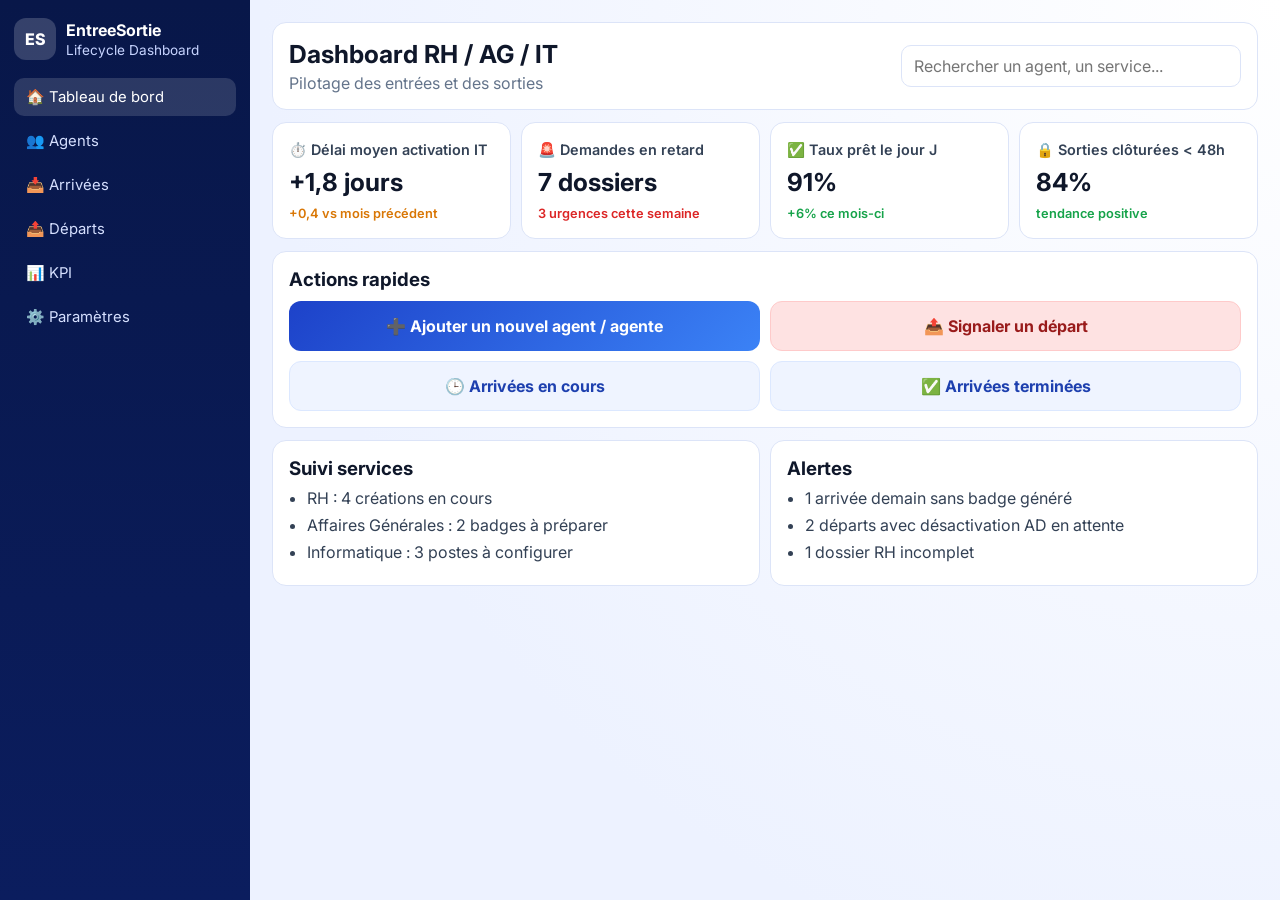
==== commit 917b578c: "fix: stabiliser le dashboard et améliorer le rendu export" ====
--- a/index.html
+++ b/index.html
@@ -10,669 +10,87 @@
     <link rel="stylesheet" href="styles.css" />
   </head>
   <body>
-    <div class="app">
-      <aside class="sidebar">
-        <div class="logo">ES</div>
-        <h2>EntreeSortie</h2>
-        <p>Lifecycle Dashboard</p>
-        <nav>
-          <a class="active" href="#">🏠 Tableau de bord</a>
-          <a href="#">👥 Agents</a>
-          <a href="#">📥 Arrivées</a>
-          <a href="#">📤 Départs</a>
-          <a href="#">⚙️ Paramètres</a>
-        </nav>
-      </aside>
-
-      <main class="content">
-        <header class="topbar card">
-          <div>
-            <h1>Dashboard RH / AG / IT</h1>
-            <span>Vue synthétique de l'onboarding / offboarding</span>
-    <title>EntreeSortie — Dashboard simple</title>
-    <link rel="stylesheet" href="styles.css" />
-  </head>
-  <body>
-    <main class="container">
-      <header class="header">
-        <h1>EntreeSortie — Arrivées / Départs</h1>
-        <p>Saisie simplifiée + suivi des demandes en cours</p>
-      </header>
-
-      <section class="stats-grid">
-        <article class="card stat">
-          <h2>Délai moyen activation IT</h2>
-          <p>+1,8 jours</p>
-        </article>
-        <article class="card stat">
-          <h2>Demandes en retard</h2>
-          <p>7 dossiers</p>
-        </article>
-        <article class="card stat">
-          <h2>Taux prêt le jour J</h2>
-          <p>91%</p>
-        </article>
-      </section>
-
-      <section class="card">
-        <h2>Nouvel arrivé</h2>
-        <p class="muted">Bloc élargi : informations RH de base (sans email).</p>
-
-        <form class="form-grid">
-          <label>Nom
-            <input type="text" placeholder="Nom" />
-          </label>
-
-          <label>Prénom
-            <input type="text" placeholder="Prénom" />
-          </label>
-
-          <label>Service
-            <input type="text" placeholder="Service (saisie libre)" />
-          </label>
-
-          <label>Manager
-            <input type="text" placeholder="Nom du manager" />
-          </label>
-
-          <label>Date d'arrivée
-            <input type="date" />
-          </label>
-
-          <label>Type de contrat
-            <select>
-              <option>Fonctionnaire</option>
-              <option>CDD</option>
-              <option>Stagiaire</option>
-              <option>Apprenti</option>
-              <option>CDI</option>
-              <option>Autre</option>
-            </select>
-          </label>
-
-          <label>Date de fin de contrat
-            <input type="date" />
-          </label>
-
-          <label>Site / Bureau
-            <input type="text" placeholder="Site - Bureau" />
-          </label>
-        </form>
-
-        <div class="actions">
-          <button class="btn">Enregistrer l'arrivée</button>
-        </div>
-      </section>
-
-      <section class="card">
-        <div class="card-head">
-          <h2>Arrivées en cours</h2>
-          <a href="#actions-services">Voir les actions par service</a>
-        </div>
-
-        <table>
-          <thead>
-            <tr>
-              <th>Agent</th>
-              <th>Service</th>
-              <th>Date arrivée</th>
-              <th>Contrat</th>
-              <th>Statut</th>
-              <th>Action</th>
-            </tr>
-          </thead>
-          <tbody>
-            <tr>
-              <td>Amine L.</td>
-              <td>Informatique</td>
-              <td>18/06/2026</td>
-              <td>CDD</td>
-              <td><span class="tag pending">En cours</span></td>
-              <td><a href="#actions-services">Ouvrir</a></td>
-            </tr>
-            <tr>
-              <td>Claire M.</td>
-              <td>RH</td>
-              <td>19/06/2026</td>
-              <td>Fonctionnaire</td>
-              <td><span class="tag late">En retard</span></td>
-              <td><a href="#actions-services">Ouvrir</a></td>
-            </tr>
-          </tbody>
-        </table>
-      </section>
-
-      <section class="card" id="actions-services">
-        <h2>Actions à réaliser par service</h2>
-
-        <div class="service-grid">
-          <article>
-            <h3>RH</h3>
-            <ul>
-              <li>Créer le dossier RH</li>
-              <li>Renseigner l'email professionnel (étape 2)</li>
-              <li>Valider le type de contrat et la date de fin</li>
-            </ul>
-          </article>
-
-          <article>
-            <h3>Affaires Générales</h3>
-            <ul>
-              <li>Préparer bureau physique</li>
-              <li>Préparer badge d'accès</li>
-              <li>Préparer clé si nécessaire</li>
-            </ul>
-          </article>
-
-          <article>
-            <h3>Informatique</h3>
-            <ul>
-              <li>Créer le compte AD</li>
-              <li>Préparer machine et écrans</li>
-              <li>Attribuer droits applicatifs</li>
-            </ul>
-          </article>
-        </div>
-      </section>
-    </main>
-    <title>EntreeSortie V2 — Dashboard Premium</title>
-    <title>EntreeSortie - Lifecycle</title>
-    <link rel="preconnect" href="https://fonts.googleapis.com" />
-    <link rel="preconnect" href="https://fonts.gstatic.com" crossorigin />
-    <link
-      href="https://fonts.googleapis.com/css2?family=Inter:wght@400;500;600;700;800&display=swap"
-      rel="stylesheet"
-    />
-    <link rel="stylesheet" href="styles.css" />
-  </head>
-  <body>
-    <div class="layout">
+    <div class="app-shell">
       <aside class="sidebar">
         <div class="brand">
           <div class="brand-logo">ES</div>
           <div>
-            <strong>EntreeSortie</strong>
+            <h2>EntreeSortie</h2>
             <p>Lifecycle Dashboard</p>
           </div>
         </div>
 
         <nav class="menu">
-          <a href="#" class="menu-item active">🏠 Tableau de bord</a>
-          <a href="#" class="menu-item">👤 Agents</a>
-          <a href="#" class="menu-item">📥 Arrivées</a>
-          <a href="#" class="menu-item">📤 Départs</a>
-          <a href="#" class="menu-item">⚙️ Paramètres</a>
+          <a href="#" class="active">🏠 Tableau de bord</a>
+          <a href="#">👥 Agents</a>
+          <a href="#">📥 Arrivées</a>
+          <a href="#">📤 Départs</a>
+          <a href="#">📊 KPI</a>
+          <a href="#">⚙️ Paramètres</a>
         </nav>
       </aside>
 
       <main class="main">
-        <header class="topbar card">
+        <header class="card topbar">
           <div>
             <h1>Dashboard RH / AG / IT</h1>
-            <p>Gestion des nouveaux entrants et des départs</p>
+            <p>Pilotage des entrées et des sorties</p>
           </div>
           <input type="search" placeholder="Rechercher un agent, un service..." />
         </header>
 
-        <section class="kpis">
-          <article class="card"><h3>Délai activation IT</h3><strong>+1,8 jours</strong><small class="warn">+0,4 vs mois dernier</small></article>
-          <article class="card"><h3>Demandes en retard</h3><strong>7</strong><small class="danger">3 urgences</small></article>
-          <article class="card"><h3>Taux prêt jour J</h3><strong>91%</strong><small class="ok">+6% ce mois-ci</small></article>
-          <article class="card"><h3>Sorties < 48h</h3><strong>84%</strong><small class="ok">tendance positive</small></article>
+        <section class="kpi-grid">
+          <article class="card kpi">
+            <span>⏱️ Délai moyen activation IT</span>
+            <strong>+1,8 jours</strong>
+            <small class="warn">+0,4 vs mois précédent</small>
+          </article>
+          <article class="card kpi">
+            <span>🚨 Demandes en retard</span>
+            <strong>7 dossiers</strong>
+            <small class="danger">3 urgences cette semaine</small>
+          </article>
+          <article class="card kpi">
+            <span>✅ Taux prêt le jour J</span>
+            <strong>91%</strong>
+            <small class="ok">+6% ce mois-ci</small>
+          </article>
+          <article class="card kpi">
+            <span>🔒 Sorties clôturées &lt; 48h</span>
+            <strong>84%</strong>
+            <small class="ok">tendance positive</small>
+          </article>
         </section>
 
         <section class="card quick-actions">
-          <h2>Actions rapides</h2>
-          <div class="buttons">
+          <h3>Actions rapides</h3>
+          <div class="actions-grid">
             <button class="btn primary">➕ Ajouter un nouvel agent / agente</button>
             <button class="btn danger">📤 Signaler un départ</button>
-            <button class="btn ghost">🕒 Arrivées en cours</button>
-            <button class="btn ghost">✅ Arrivées terminées</button>
+            <button class="btn neutral">🕒 Arrivées en cours</button>
+            <button class="btn neutral">✅ Arrivées terminées</button>
           </div>
         </section>
 
-        <section class="infos">
+        <section class="info-grid">
           <article class="card">
-            <h2>Suivi services</h2>
+            <h3>Suivi services</h3>
             <ul>
               <li>RH : 4 créations en cours</li>
-              <li>AG : 2 badges à préparer</li>
-              <li>IT : 3 postes à configurer</li>
+              <li>Affaires Générales : 2 badges à préparer</li>
+              <li>Informatique : 3 postes à configurer</li>
             </ul>
           </article>
           <article class="card">
-            <h2>Alertes</h2>
+            <h3>Alertes</h3>
             <ul>
-              <li>1 arrivée demain sans badge</li>
+              <li>1 arrivée demain sans badge généré</li>
               <li>2 départs avec désactivation AD en attente</li>
               <li>1 dossier RH incomplet</li>
-          <article class="card kpi">
-            <h2>Délai moyen activation IT</h2>
-            <p>+1,8 jours</p>
-            <span class="warn">+0,4 jour vs mois précédent</span>
-          </article>
-          <article class="card kpi">
-            <h2>Demandes en retard</h2>
-            <p>7</p>
-            <span class="danger">3 dossiers critiques</span>
-          </article>
-          <article class="card kpi">
-            <h2>Taux prêt le jour J</h2>
-            <p>91%</p>
-            <span class="ok">+6% ce mois-ci</span>
-          </article>
-          <article class="card kpi">
-            <h2>Sorties clôturées &lt; 48h</h2>
-            <p>84%</p>
-            <span class="ok">Objectif presque atteint</span>
-          </article>
-        </section>
-
-        <section class="card actions-zone">
-          <h2>Actions rapides</h2>
-          <p>Base simple demandée : créez ou suivez vos flux en 1 clic.</p>
-          <div class="actions-grid">
-            <button class="action-btn primary">➕ Ajouter un nouvel agent / agente</button>
-            <button class="action-btn secondary">📤 Signaler un départ</button>
-            <button class="action-btn neutral">🕒 Arrivées en cours</button>
-            <button class="action-btn neutral">✅ Arrivées terminées</button>
-          </div>
-        </section>
-
-        <section class="bottom-grid">
-          <article class="card">
-            <h3>Suivi par service</h3>
-            <ul>
-              <li>RH : 4 dossiers à traiter aujourd'hui</li>
-              <li>Affaires Générales : 2 badges en attente</li>
-              <li>Informatique : 3 postes à préparer</li>
-            </ul>
-          </article>
-
-          <article class="card">
-            <h3>Alertes</h3>
-            <ul>
-              <li>1 arrivée prévue demain sans badge généré.</li>
-              <li>2 départs attendent la désactivation AD.</li>
-              <li>1 dossier incomplet côté RH.</li>
-    <div class="app-shell">
-      <aside class="sidebar">
-        <div class="brand-block">
-          <div class="brand-logo">ES</div>
-          <div>
-            <strong>EntreeSortie</strong>
-            <p>Lifecycle Console</p>
-          </div>
-        </div>
-
-        <nav class="nav">
-          <button class="nav-item active" data-view="arrivee">Enregistrer un nouvel arrivé</button>
-          <button class="nav-item" data-view="depart">Enregistrer le départ d'un agent</button>
-          <button class="nav-item" data-view="encours">Voir les créations en cours</button>
-          <button class="nav-item" data-view="historique">Voir l'historique</button>
-        <div class="brand">ES</div>
-        <nav>
-          <a class="nav-item active" href="#">Dashboard</a>
-          <a class="nav-item" href="#">Nouveau entrant</a>
-          <a class="nav-item" href="#">Nouveau sortant</a>
-          <a class="nav-item" href="#">Départs</a>
-          <a class="nav-item" href="#">Paramètres</a>
-        </nav>
-      </aside>
-
-      <main class="main-content">
-        <header class="topbar">
-          <div>
-            <h1>Dashboard RH / AG / IT</h1>
-            <p>Pilotage des entrées / sorties avec suivi des délais</p>
-          </div>
-          <div class="top-actions">
-            <input type="search" placeholder="Rechercher un agent, un service..." />
-            <button class="btn btn-secondary">Exporter CSV</button>
-            <button class="btn btn-primary">Créer une demande</button>
-          </div>
-        </header>
-
-        <section class="quick-stats">
-          <article class="kpi-card">
-            <h3>Délai moyen activation IT</h3>
-            <p class="kpi">+1,8 jours</p>
-            <span class="trend warning">+0,4 jour vs mois précédent</span>
-          </article>
-          <article class="kpi-card">
-            <h3>Demandes en retard</h3>
-            <p class="kpi">7</p>
-            <span class="trend danger">3 arrivées impactées cette semaine</span>
-          </article>
-          <article class="kpi-card">
-            <h3>Taux prêt le jour J</h3>
-            <p class="kpi">91%</p>
-            <span class="trend success">+6% grâce aux checklists</span>
-          </article>
-          <article class="kpi-card">
-            <h3>Sorties clôturées < 48h</h3>
-            <p class="kpi">84%</p>
-            <span class="trend success">Conforme à l'objectif sécurité</span>
-          </article>
-        </section>
-
-        <section class="view active" id="arrivee">
-          <div class="panel-grid">
-            <article class="card">
-              <h2>Nouvel arrivé</h2>
-              <p class="muted">Créer une demande d'onboarding complète.</p>
-              <form class="form-grid">
-                <label>Nom complet<input type="text" placeholder="Nom Prénom" /></label>
-                <label>Email pro<input type="email" placeholder="prenom.nom@entreprise.fr" /></label>
-                <label>Manager<input type="text" placeholder="Nom du manager" /></label>
-                <label>Date d'arrivée<input type="date" /></label>
-                <label>Service
-                  <select>
-                    <option>Informatique</option><option>RH</option><option>Affaires Générales</option>
-                  </select>
-                </label>
-                <label>Site / bureau<input type="text" placeholder="Site A - Bureau 2.14" /></label>
-              </form>
-            </article>
-
-            <article class="card">
-              <h2>Checklist automatique</h2>
-              <ul class="checklist">
-                <li><input type="checkbox" checked /> RH : création dossier salarié</li>
-                <li><input type="checkbox" /> AG : badge + clé + poste physique</li>
-                <li><input type="checkbox" /> IT : compte AD + poste + droits applicatifs</li>
-                <li><input type="checkbox" /> Validation manager avant J-3</li>
-              </ul>
-              <button class="btn btn-primary full">Enregistrer l'arrivée</button>
-            </article>
-          </div>
-        </section>
-
-        <section class="view" id="depart">
-          <div class="panel-grid single">
-            <article class="card">
-              <h2>Départ d'un agent</h2>
-              <p class="muted">Planifier la sortie et sécuriser la restitution des accès.</p>
-              <form class="form-grid">
-                <label>Nom agent<input type="text" placeholder="Nom Prénom" /></label>
-                <label>Date de départ<input type="date" /></label>
-                <label>Motif
-                  <select><option>Fin de contrat</option><option>Mutation</option><option>Démission</option></select>
-                </label>
-                <label>Manager référent<input type="text" placeholder="Nom du manager" /></label>
-              </form>
-              <div class="tag-row">
-                <span class="tag">Désactivation AD J+0</span>
-                <span class="tag">Collecte matériel J+1</span>
-                <span class="tag">Clôture RH J+2</span>
-              </div>
-              <button class="btn btn-primary">Enregistrer le départ</button>
-            </article>
-          </div>
-        </section>
-
-        <section class="view" id="encours">
-          <article class="card">
-            <h2>Créations en cours</h2>
-            <table>
-              <thead><tr><th>Agent</th><th>Type</th><th>Service bloquant</th><th>Retard</th><th>Statut</th></tr></thead>
-              <tbody>
-                <tr><td>Amine L.</td><td>Arrivée</td><td>IT</td><td>+2 jours</td><td><span class="badge progress">In progress</span></td></tr>
-                <tr><td>Claire M.</td><td>Arrivée</td><td>AG</td><td>+1 jour</td><td><span class="badge pending">Pending</span></td></tr>
-                <tr><td>Nadia R.</td><td>Départ</td><td>RH</td><td>0</td><td><span class="badge done">Done</span></td></tr>
-              </tbody>
-            </table>
-          </article>
-        </section>
-
-        <section class="view" id="historique">
-          <article class="card">
-            <h2>Historique des demandes</h2>
-            <ul class="history">
-              <li><strong>12/06</strong> — Arrivée validée pour Tere Merice (IT prêt en 24h)</li>
-              <li><strong>10/06</strong> — Départ clôturé pour Seir Dianch (accès coupés en 6h)</li>
-              <li><strong>08/06</strong> — Arrivée Satke Mah (retard badge +1 jour)</li>
-              <li><strong>05/06</strong> — Départ Noura B. (process complet en 36h)</li>
             </ul>
           </article>
         </section>
       </main>
     </div>
-
-    <script src="app.js"></script>
-          <h1>Employee Lifecycle Management</h1>
-          <div class="top-actions">
-            <input type="search" placeholder="Rechercher un collaborateur" />
-            <button class="btn btn-secondary">Ajouter entrant</button>
-            <button class="btn btn-primary">Ajouter sortant</button>
-          </div>
-        </header>
-
-        <section class="grid-two">
-          <article class="card">
-            <h2>Détails collaborateur</h2>
-            <form class="employee-form">
-              <label>
-                Nom
-                <input type="text" placeholder="Nom et prénom" />
-              </label>
-              <label>
-                Email
-                <input type="email" placeholder="nom@entreprise.fr" />
-              </label>
-              <label>
-                Service
-                <select>
-                  <option>Ressources Humaines</option>
-                  <option>Affaires Générales</option>
-                  <option>Informatique</option>
-                </select>
-              </label>
-              <label>
-                Bureau
-                <input type="text" placeholder="Bâtiment / étage / bureau" />
-              </label>
-              <label>
-                Date d'arrivée
-                <input type="date" />
-              </label>
-              <label>
-                Date de départ
-                <input type="date" />
-              </label>
-            </form>
-          </article>
-
-          <article class="card">
-            <div class="card-head">
-              <h2>Tâches Onboarding / Offboarding</h2>
-              <div class="tabs">
-                <button class="tab active">Onboarding</button>
-                <button class="tab">Départ</button>
-              </div>
-            </div>
-
-            <div class="task-group">
-              <h3>IT</h3>
-              <ul>
-                <li>
-                  <span>Créer le compte AD</span>
-                  <span class="badge pending">Pending</span>
-                </li>
-                <li>
-                  <span>Préparer le poste et l'écran</span>
-                  <span class="badge progress">In progress</span>
-                </li>
-                <li>
-                  <span>Configurer les accès applicatifs</span>
-                  <span class="badge done">Done</span>
-                </li>
-              </ul>
-            </div>
-
-            <div class="task-group">
-              <h3>Affaires Générales</h3>
-              <ul>
-                <li>
-                  <span>Préparer bureau et mobilier</span>
-                  <span class="badge progress">In progress</span>
-                </li>
-                <li>
-                  <span>Badge + clé d'accès</span>
-                  <span class="badge pending">Pending</span>
-                </li>
-              </ul>
-            </div>
-
-            <div class="task-group">
-              <h3>RH</h3>
-              <ul>
-                <li>
-                  <span>Créer dossier dans les outils RH</span>
-                  <span class="badge done">Done</span>
-                </li>
-                <li>
-                  <span>Valider date d'arrivée contractuelle</span>
-                  <span class="badge pending">Pending</span>
-                </li>
-              </ul>
-            </div>
-          </article>
-        </section>
-
-        <section class="dashboard">
-          <h2>Suivi d'avancement</h2>
-          <div class="stats-grid">
-            <article class="mini-card">
-              <h4>Tere Merice</h4>
-              <p>Service IT</p>
-              <div class="progressbar"><span style="width: 74%"></span></div>
-              <small>74% des tâches terminées</small>
-            </article>
-            <article class="mini-card">
-              <h4>Seir Dianch</h4>
-              <p>Service AG</p>
-              <div class="progressbar"><span style="width: 58%"></span></div>
-              <small>58% des tâches terminées</small>
-            </article>
-            <article class="mini-card">
-              <h4>Satke Mah</h4>
-              <p>Service RH</p>
-              <div class="progressbar"><span style="width: 92%"></span></div>
-              <small>92% des tâches terminées</small>
-            </article>
-          </div>
-        </section>
-      </main>
-    </div>
-    <title>EntreeSortie — Étape 1</title>
-    <link rel="stylesheet" href="styles.css?v=8" />
-  </head>
-  <body>
-    <main class="page">
-      <section class="saved saved-priority" aria-labelledby="active-title">
-        <div class="saved-head">
-          <h2 id="active-title">Arrivées à traiter (en cours)</h2>
-          <button id="clear-storage" type="button" class="secondary">Vider la liste</button>
-        </div>
-
-        <div class="table-wrap">
-          <table>
-            <thead>
-              <tr>
-                <th>Agent</th>
-                <th>Service</th>
-                <th>Date arrivée</th>
-                <th>Date départ</th>
-                <th>Terminer l'arrivée</th>
-                <th>Action</th>
-              </tr>
-            </thead>
-            <tbody id="saved-body-active"></tbody>
-          </table>
-        </div>
-      </section>
-
-      <form id="declaration-form" class="form-layout">
-        <input type="hidden" id="editingId" name="editingId" />
-
-        <fieldset class="stage stage-1">
-          <legend>Étape 1</legend>
-
-          <h2>Réservé SRH</h2>
-          <label>Nom
-            <input name="lastName" required />
-            <small>Nom de l'agent</small>
-          </label>
-          <label>Prénom
-            <input name="firstName" required />
-            <small>Prénom de l'agent</small>
-          </label>
-          <label>Email
-            <input name="email" type="email" required />
-            <small>L'adresse e-mail de l'agent</small>
-          </label>
-          <label>Service
-            <input name="department" required />
-            <small>Le service d'affectation de l'agent</small>
-          </label>
-          <label>Date arrivée
-            <input name="arrivalDate" type="date" required />
-            <small>Date d'arrivée prévue de l'agent</small>
-          </label>
-          <div class="departure-row">
-            <label>Date départ
-              <input name="departureDate" id="departureDate" type="date" />
-              <small>Date de départ prévue de l'agent</small>
-            </label>
-            <label class="check-inline">
-              <input type="checkbox" id="noDepartureDate" name="noDepartureDate" />
-              <span>Pas de date de fin</span>
-            </label>
-          </div>
-
-          <h2>Réservé CDS</h2>
-          <label>Bureau
-            <input name="office" />
-            <small>Le bureau de l'agent</small>
-          </label>
-          <label>Pôle
-            <input name="team" />
-            <small>Pôle dans le service</small>
-          </label>
-          <label>Fonction
-            <input name="role" />
-            <small>Responsable, adjoint, etc.</small>
-          </label>
-        </fieldset>
-
-        <div class="actions">
-          <button type="submit" id="submit-btn">Enregistrer</button>
-          <button type="button" id="cancel-edit" class="secondary hidden">Annuler la reprise</button>
-        </div>
-        <p id="form-feedback" class="feedback" aria-live="polite"></p>
-      </form>
-
-      <section class="saved" aria-labelledby="done-title">
-        <h3 id="done-title" class="list-title done">Historique des arrivées terminées</h3>
-        <div class="table-wrap">
-          <table>
-            <thead>
-              <tr>
-                <th>Agent</th>
-                <th>Service</th>
-                <th>Date arrivée</th>
-                <th>Date départ</th>
-                <th>Terminer l'arrivée</th>
-                <th>Action</th>
-              </tr>
-            </thead>
-            <tbody id="saved-body-done"></tbody>
-          </table>
-        </div>
-      </section>
-    </main>
-
-    <script src="app.js?v=8"></script>
   </body>
 </html>
--- a/styles.css
+++ b/styles.css
@@ -1,91 +1,35 @@
+:root {
+  --bg: #edf2ff;
+  --surface: #ffffff;
+  --line: #dce4f8;
+  --ink: #0f172a;
+  --muted: #64748b;
+  --blue-900: #0b1d5e;
+  --blue-700: #1f4ed8;
+  --blue-500: #3b82f6;
+  --green: #16a34a;
+  --orange: #d97706;
+  --red: #dc2626;
+}
+
 * { box-sizing: border-box; }
 html, body { margin: 0; padding: 0; }
 body {
   font-family: Inter, Arial, sans-serif;
-  background: #eef3ff;
-  color: #0f172a;
+  color: var(--ink);
+  background: radial-gradient(circle at top right, #ffffff 0%, var(--bg) 65%);
 }
 
-.app {
-:root {
-  --bg: #eef3ff;
-  --surface: #ffffff;
-  --ink: #101828;
-  --muted: #667085;
-  --line: #dfe6f7;
-  --blue-900: #0b1d5e;
-  --blue-700: #1f4ed8;
-  --blue-500: #3b82f6;
-  --green: #16a34a;
-  --orange: #f59e0b;
-  --red: #dc2626;
-  --bg: #f4f7ff;
-  --surface: #ffffff;
-  --ink: #101828;
-  --muted: #667085;
-  --line: #e6eaf5;
-  --brand: #0a1c64;
-  --brand-2: #2450ff;
-  --success: #16a34a;
-  --warning: #f59e0b;
-  --danger: #e11d48;
-}
-
-* { box-sizing: border-box; }
-  --bg: #f3f5fb;
-  --surface: #ffffff;
-  --ink: #111827;
-  --muted: #6b7280;
-  --brand: #0b1d5e;
-  --brand-2: #2450ff;
-  --line: #e6e9f2;
-  --success: #20b26b;
-  --warning: #f59e0b;
-}
-
-* {
-  box-sizing: border-box;
-}
-
-body {
-  margin: 0;
-  font-family: "Inter", sans-serif;
-  background: radial-gradient(circle at top right, #ffffff 0%, var(--bg) 60%);
-  color: var(--ink);
-}
-
-.layout {
+.app-shell {
   min-height: 100vh;
   display: grid;
   grid-template-columns: 250px 1fr;
 }
 
 .sidebar {
-  background: linear-gradient(180deg, #091a57, #0d277e);
+  background: linear-gradient(180deg, #081749, var(--blue-900));
   color: #fff;
   padding: 18px 14px;
-}
-.logo {
-  width: 42px; height: 42px; border-radius: 12px;
-  display: grid; place-items: center;
-  background: rgba(255,255,255,.2); font-weight: 800;
-}
-.sidebar h2 { margin: 10px 0 0; font-size: 1rem; }
-.sidebar p { margin: 4px 0 16px; color: #c8d4ff; font-size: .85rem; }
-.sidebar nav { display: grid; gap: 8px; }
-.sidebar a {
-  color: #d6e0ff; text-decoration: none; padding: 10px 12px;
-  border-radius: 10px; font-size: .92rem;
-}
-.sidebar a.active, .sidebar a:hover { background: rgba(255,255,255,.14); color: #fff; }
-
-.content { padding: 22px; }
-.card {
-  background: #fff;
-  border: 1px solid #dbe3f5;
-  padding: 18px 14px;
-  background: linear-gradient(180deg, #081748, var(--blue-900));
-  color: #fff;
 }
 
 .brand {
@@ -96,8 +40,8 @@
 }
 
 .brand-logo {
-  width: 44px;
-  height: 44px;
+  width: 42px;
+  height: 42px;
   border-radius: 12px;
   background: rgba(255, 255, 255, 0.18);
   display: grid;
@@ -105,771 +49,126 @@
   font-weight: 800;
 }
 
-.brand p {
-  margin: 2px 0 0;
-  color: #bfd0ff;
-  font-size: 0.82rem;
+.brand h2 { margin: 0; font-size: 1rem; }
+.brand p { margin: 2px 0 0; font-size: .85rem; color: #c7d4ff; }
+
+.menu { display: grid; gap: 6px; }
+.menu a {
+  text-decoration: none;
+  color: #d6e0ff;
+  border-radius: 10px;
+  padding: 10px 12px;
+  font-size: .93rem;
 }
-
-.menu {
-  display: grid;
-  gap: 6px;
-}
-
-.menu-item {
-  color: #d2dcff;
-  text-decoration: none;
-  padding: 10px 12px;
-  border-radius: 10px;
-  font-size: 0.94rem;
-}
-
-.menu-item:hover,
-.menu-item.active {
-  font-family: Arial, sans-serif;
-  background: #eef2f7;
-  color: #1a1a1a;
-}
-
-.container {
-  max-width: 1200px;
-  margin: 0 auto;
-  padding: 16px;
-}
-
-.header h1 {
-  margin: 0;
-  font-size: 1.7rem;
-}
-
-.header p {
-  margin: 4px 0 16px;
-  color: #4b5563;
-}
-
-.stats-grid {
-  display: grid;
-  grid-template-columns: repeat(3, 1fr);
-  gap: 12px;
-}
-
-.card {
-  background: #fff;
-  border: 1px solid #d8dee9;
-  border-radius: 10px;
-  padding: 14px;
-  margin-bottom: 12px;
-}
-
-.stat h2 {
-  margin: 0;
-  font-size: 0.95rem;
-  color: #374151;
-}
-
-.stat p {
-  margin: 8px 0 0;
-  font-size: 1.4rem;
-  font-weight: 700;
-}
-
-h2 {
-  margin: 0 0 6px;
-}
-
-.muted {
-  margin: 0 0 12px;
-  color: #6b7280;
-}
-
-  font-family: "Inter", sans-serif;
-  color: var(--ink);
-  background: linear-gradient(160deg, #f7f9ff, #eef3ff);
-  background: radial-gradient(circle at top right, #ffffff, var(--bg) 40%);
-}
-
-.app-shell {
-  min-height: 100vh;
-  display: grid;
-  grid-template-columns: 280px 1fr;
-}
-
-.sidebar {
-  padding: 18px;
-  color: #fff;
-  background: linear-gradient(180deg, #071746, #0a1c64 60%, #0f2a8a);
-}
-
-.brand-block {
-  display: flex;
-  gap: 12px;
-  align-items: center;
-  margin-bottom: 20px;
-}
-
-.brand-logo {
-  width: 48px;
-  height: 48px;
-  border-radius: 14px;
-  display: grid;
-  place-items: center;
-  font-weight: 800;
-  background: rgba(255, 255, 255, 0.2);
-}
-
-.brand-block p { margin: 2px 0 0; font-size: .85rem; color: #bfd0ff; }
-
-.nav { display: grid; gap: 8px; }
-.nav-item {
-  text-align: left;
-  background: transparent;
-  color: #ced8ff;
-  border: 1px solid transparent;
-  border-radius: 12px;
-  padding: 12px;
-  cursor: pointer;
-  font: inherit;
-}
-
-.nav-item:hover, .nav-item.active {
-  background: rgba(255,255,255,.12);
-  color: #fff;
-  border-color: rgba(255,255,255,.2);
-}
-
-.main-content { padding: 22px; }
-
-.topbar {
-  border: 1px solid var(--line);
-  border-radius: 18px;
-  padding: 18px;
-  background: var(--surface);
-  display: flex;
-  justify-content: space-between;
-  gap: 16px;
-  align-items: center;
-}
-
-.topbar h1 { margin: 0; font-size: 1.55rem; }
-.topbar p { margin: 4px 0 0; color: var(--muted); }
-
-.top-actions { display: flex; gap: 8px; align-items: center; }
-  grid-template-columns: 230px 1fr;
-}
-
-.sidebar {
-  background: linear-gradient(180deg, #081748, var(--brand));
-  color: #fff;
-  padding: 18px 14px;
-}
-
-.brand {
-  width: 44px;
-  height: 44px;
-  border-radius: 12px;
-  background: rgba(255, 255, 255, 0.16);
-  display: grid;
-  place-items: center;
-  font-weight: 800;
-  margin-bottom: 18px;
-}
-
-.nav-item {
-  display: block;
-  color: #c8d2ff;
-  text-decoration: none;
-  padding: 11px 12px;
-  border-radius: 10px;
-  margin-bottom: 6px;
-  font-size: 0.95rem;
-}
-
-.nav-item:hover,
-.nav-item.active {
+.menu a:hover,
+.menu a.active {
   color: #fff;
   background: rgba(255, 255, 255, 0.14);
 }
 
-.main {
-  padding: 22px;
-}
+.main { padding: 22px; }
 
 .card {
+  background: var(--surface);
   border: 1px solid var(--line);
-  background: var(--surface);
   border-radius: 14px;
   padding: 16px;
 }
 
 .topbar {
-  display: flex; justify-content: space-between; align-items: center; gap: 12px;
-}
-.topbar h1 { margin: 0; font-size: 1.6rem; }
-.topbar span { color: #667085; font-size: .95rem; }
-.topbar input {
-  width: 320px; padding: 10px 12px; border: 1px solid #dbe3f5;
-  border-radius: 10px; font: inherit;
   display: flex;
   justify-content: space-between;
   align-items: center;
   gap: 12px;
-.main-content {
-  padding: 24px;
 }
 
-.topbar {
-  background: var(--surface);
-  border: 1px solid var(--line);
-  border-radius: 18px;
-  padding: 16px 18px;
-  display: flex;
-  justify-content: space-between;
-  align-items: center;
-  gap: 16px;
-  margin-bottom: 18px;
-}
-
-h1,
-h2,
-h3,
-h4,
-p {
-  margin: 0;
-}
-
-.topbar p {
-  color: var(--muted);
-  margin-top: 4px;
-}
-
+.topbar h1 { margin: 0; font-size: 1.55rem; }
+.topbar p { margin: 4px 0 0; color: var(--muted); }
 .topbar input {
-  width: 320px;
+  width: 340px;
   border: 1px solid var(--line);
   border-radius: 10px;
   padding: 10px 12px;
   font: inherit;
 }
 
-.kpis {
+.kpi-grid {
   margin-top: 12px;
   display: grid;
-  gap: 10px;
-  grid-template-columns: repeat(4, 1fr);
-}
-.kpis .card h3 { margin: 0; font-size: .9rem; color: #475467; font-weight: 600; }
-.kpis .card strong { display: block; margin: 8px 0 4px; font-size: 1.6rem; }
-.kpis .card small { font-weight: 600; font-size: .8rem; }
-.ok { color: #16a34a; }
-.warn { color: #d97706; }
-.danger { color: #dc2626; }
-
-.quick-actions { margin-top: 12px; }
-.quick-actions h2 { margin: 0 0 10px; }
-.buttons {
   grid-template-columns: repeat(4, 1fr);
   gap: 10px;
 }
 
-.kpi h2 {
-  font-size: 0.9rem;
-  color: #475467;
+.kpi span { font-size: .9rem; color: #334155; font-weight: 600; }
+.kpi strong { display: block; margin: 8px 0 5px; font-size: 1.55rem; }
+.kpi small { font-weight: 600; font-size: .8rem; }
+.ok { color: var(--green); }
+.warn { color: var(--orange); }
+.danger { color: var(--red); }
+
+.quick-actions { margin-top: 12px; }
+.quick-actions h3 { margin: 0 0 10px; }
+.actions-grid {
+  display: grid;
+  grid-template-columns: repeat(2, 1fr);
+  gap: 10px;
 }
 
-.kpi p {
-  margin: 9px 0 5px;
-  font-size: 1.65rem;
-  font-weight: 800;
+.btn {
+  border-radius: 12px;
+  padding: 14px;
+  border: none;
+  font: inherit;
+  font-weight: 700;
+  cursor: pointer;
 }
 
-.kpi span {
-  font-size: 0.78rem;
-  font-weight: 600;
+.btn.primary {
+  background: linear-gradient(135deg, #1d42c9, var(--blue-500));
+  color: #fff;
 }
 
-.ok {
-  color: var(--green);
+.btn.danger {
+  background: #fee2e2;
+  color: #991b1b;
+  border: 1px solid #fecaca;
 }
 
-.warn {
-  color: var(--orange);
+.btn.neutral {
+  background: #eff4ff;
+  color: #1e40af;
+  border: 1px solid #dce8ff;
 }
 
-.danger {
-  color: var(--red);
-}
-
-.actions-zone {
-  margin-top: 12px;
-}
-
-.actions-zone p {
-  color: var(--muted);
-  margin-top: 5px;
-}
-
-.actions-grid {
+.info-grid {
   margin-top: 12px;
   display: grid;
   grid-template-columns: repeat(2, 1fr);
   gap: 10px;
 }
-.btn {
-  border: none; border-radius: 12px; padding: 14px;
-  font: inherit; font-weight: 700; cursor: pointer;
-}
-.btn.primary { background: linear-gradient(135deg, #1e40af, #3b82f6); color: #fff; }
-.btn.danger { background: #fee2e2; color: #991b1b; border: 1px solid #fecaca; }
-.btn.ghost { background: #eef4ff; color: #1d4ed8; border: 1px solid #dbe6ff; }
 
-.infos {
-
-.action-btn {
-  border: none;
-  border-radius: 12px;
-  padding: 14px;
-  font: inherit;
-  font-weight: 700;
-  cursor: pointer;
-}
-
-.action-btn.primary {
-  background: linear-gradient(135deg, #1641dd, var(--blue-500));
-  color: #fff;
-}
-
-.action-btn.secondary {
-  background: #fef2f2;
-  color: #991b1b;
-  border: 1px solid #fecaca;
-}
-
-.action-btn.neutral {
-  background: #eff4ff;
-  color: #1438a6;
-  border: 1px solid #dbe6ff;
-}
-
-.bottom-grid {
-  margin-top: 12px;
-  display: grid;
-  grid-template-columns: 1fr 1fr;
-  gap: 10px;
-}
-.infos h2 { margin: 0 0 8px; font-size: 1.05rem; }
-.infos ul { margin: 0; padding-left: 18px; color: #334155; }
-.infos li { margin-bottom: 7px; }
+.info-grid h3 { margin: 0 0 8px; }
+.info-grid ul { margin: 0; padding-left: 18px; color: #334155; }
+.info-grid li { margin-bottom: 7px; }
 
 @media (max-width: 1100px) {
-  .app { grid-template-columns: 1fr; }
+  .app-shell { grid-template-columns: 1fr; }
   .sidebar { display: none; }
   .topbar { flex-direction: column; align-items: flex-start; }
   .topbar input { width: 100%; }
-  .kpis, .buttons, .infos { grid-template-columns: 1fr; }
-
-.bottom-grid ul {
-  margin: 10px 0 0;
-  padding-left: 16px;
-  color: #344054;
+  .kpi-grid,
+  .actions-grid,
+  .info-grid { grid-template-columns: 1fr; }
 }
 
-.bottom-grid li {
-  margin-bottom: 8px;
-}
+/* Rend l'export PDF/JPEG lisible et évite les blocs coupés */
+@media print {
+  body {
+    background: #fff;
+    -webkit-print-color-adjust: exact;
+    print-color-adjust: exact;
+  }
 
-@media (max-width: 1100px) {
-  .layout {
-.top-actions {
-  display: flex;
-  gap: 10px;
-  align-items: center;
-}
-
-input,
-select,
-button {
-  font: inherit;
-}
-
-.top-actions input {
-  width: 280px;
-  border: 1px solid var(--line);
-  border-radius: 10px;
-  padding: 10px 12px;
-}
-
-.btn {
-  border: none;
-  border-radius: 10px;
-  padding: 10px 14px;
-  font-weight: 600;
-  cursor: pointer;
-}
-.btn-primary { color:#fff; background: linear-gradient(135deg, #1942df, var(--brand-2)); }
-.btn-secondary { color: #1f3db9; background: #eaf0ff; }
-.btn.full { width: 100%; }
-
-.quick-stats {
-  margin-top: 14px;
-  display: grid;
-  gap: 12px;
-  grid-template-columns: repeat(4, 1fr);
-}
-
-.kpi-card {
-  background: var(--surface);
-  border: 1px solid var(--line);
-  border-radius: 14px;
-  padding: 14px;
-}
-.kpi-card h3 { margin: 0; font-size: .94rem; color: #344054; }
-.kpi { margin: 10px 0 6px; font-size: 1.7rem; font-weight: 800; }
-.trend { font-size: .82rem; font-weight: 600; }
-.trend.success { color: var(--success); }
-.trend.warning { color: var(--warning); }
-.trend.danger { color: var(--danger); }
-
-.view { display: none; margin-top: 14px; }
-.view.active { display: block; }
-
-.panel-grid {
-  display: grid;
-  grid-template-columns: 1.2fr .8fr;
-  gap: 12px;
-}
-.panel-grid.single { grid-template-columns: 1fr; }
-
-.card {
-  background: var(--surface);
-  border: 1px solid var(--line);
-  border-radius: 16px;
-  padding: 16px;
-}
-
-.card h2 { margin: 0 0 4px; }
-.muted { color: var(--muted); margin: 0 0 12px; }
-
-.form-grid {
-  display: grid;
-  grid-template-columns: repeat(2, 1fr);
-  gap: 10px;
-}
-
-label {
-  display: grid;
-  gap: 6px;
-  font-size: 0.92rem;
-}
-
-input,
-select {
-  padding: 9px;
-  border: 1px solid #cfd6e2;
-  border-radius: 8px;
-  font: inherit;
-}
-
-.actions {
-  margin-top: 12px;
-}
-
-.btn {
-  border: none;
-  border-radius: 8px;
-  padding: 10px 14px;
-  background: #1f4ed8;
-  color: #fff;
-  font-weight: 600;
-  cursor: pointer;
-}
-
-.form-grid label {
-  display: grid;
-  gap: 6px;
-  color: #475467;
-  font-size: .9rem;
-}
-input, select { font: inherit; }
-.form-grid input, .form-grid select {
-  border-radius: 10px;
-  border: none;
-  padding: 10px 14px;
-  cursor: pointer;
-  font-weight: 600;
-}
-
-.btn-secondary {
-  background: #edf1ff;
-  color: #1531a0;
-}
-
-.btn-primary {
-  background: linear-gradient(135deg, #1942df, var(--brand-2));
-  color: #fff;
-}
-
-.grid-two {
-  display: grid;
-  grid-template-columns: 1fr 1fr;
-  gap: 16px;
-}
-
-.card,
-.mini-card {
-  background: var(--surface);
-  border: 1px solid var(--line);
-  border-radius: 16px;
-}
-
-.card {
-  padding: 18px;
-}
-
-.employee-form {
-  display: grid;
-  gap: 10px;
-  margin-top: 14px;
-}
-
-.employee-form label {
-  display: grid;
-  gap: 6px;
-  color: var(--muted);
-  font-size: 0.92rem;
-}
-
-.employee-form input,
-.employee-form select {
-  border: 1px solid var(--line);
-  border-radius: 10px;
-  padding: 9px 10px;
-  background: #fcfdff;
-}
-
-.checklist { list-style: none; padding: 0; margin: 0 0 12px; display: grid; gap: 10px; }
-.checklist li {
-  display: flex;
-  align-items: center;
-  gap: 8px;
-  padding: 10px;
-  border-radius: 10px;
-  background: #f8faff;
-  border: 1px solid #e9efff;
-}
-
-.tag-row { display: flex; flex-wrap: wrap; gap: 8px; margin: 12px 0; }
-.tag {
-  font-size: .8rem;
-  color: #1531a0;
-  background: #eaf0ff;
-  border: 1px solid #dbe5ff;
-  border-radius: 999px;
-  padding: 5px 10px;
-}
-
-table { width: 100%; border-collapse: collapse; }
-th, td { text-align: left; padding: 10px; border-bottom: 1px solid var(--line); }
-th { color: #475467; font-weight: 600; }
-.card-head {
-  display: flex;
-  justify-content: space-between;
-  align-items: center;
-  margin-bottom: 8px;
-}
-
-a {
-  color: #1f4ed8;
-  text-decoration: none;
-}
-
-a:hover {
-  text-decoration: underline;
-}
-
-table {
-  width: 100%;
-  border-collapse: collapse;
-}
-
-th,
-td {
-  border-bottom: 1px solid #e5e7eb;
-  padding: 10px 6px;
-  text-align: left;
-  font-size: 0.92rem;
-}
-
-.tag {
-  padding: 3px 8px;
-  border-radius: 999px;
-  color: #fff;
-  font-size: 0.75rem;
-}
-
-.pending {
-  background: #2563eb;
-}
-
-.late {
-  background: #dc2626;
-}
-
-.service-grid {
-  margin-bottom: 10px;
-}
-
-.tabs {
-  display: flex;
-  border: 1px solid var(--line);
-  border-radius: 10px;
-  overflow: hidden;
-}
-
-.tab {
-  padding: 8px 12px;
-  border: none;
-  background: #fff;
-  color: #4b5563;
-}
-
-.tab.active {
-  background: #edf1ff;
-  color: #1531a0;
-  font-weight: 600;
-}
-
-.task-group {
-  border: 1px solid var(--line);
-  border-radius: 12px;
-  padding: 10px;
-  margin-top: 10px;
-}
-
-.task-group h3 {
-  font-size: 0.9rem;
-  color: #22338f;
-  margin-bottom: 8px;
-}
-
-.task-group ul {
-  list-style: none;
-  padding: 0;
-  margin: 0;
-  display: grid;
-  gap: 7px;
-}
-
-.task-group li {
-  display: flex;
-  justify-content: space-between;
-  align-items: center;
-  font-size: 0.92rem;
-  padding-bottom: 4px;
-}
-
-.badge {
-  display: inline-block;
-  border-radius: 999px;
-  color: #fff;
-  font-size: .74rem;
-  font-weight: 600;
-  padding: 4px 10px;
-}
-.pending { background: #8891a5; }
-.progress { background: #2450ff; }
-.done { background: var(--success); }
-
-.history { margin: 0; padding-left: 18px; display: grid; gap: 10px; }
-.history li { color: #344054; }
-
-@media (max-width: 1200px) {
-  .quick-stats { grid-template-columns: repeat(2, 1fr); }
-}
-
-@media (max-width: 980px) {
-  .app-shell { grid-template-columns: 1fr; }
-  .sidebar { display: none; }
-  .topbar { flex-direction: column; align-items: flex-start; }
-  .top-actions { width: 100%; flex-wrap: wrap; }
-  .top-actions input { width: 100%; }
-  .panel-grid, .form-grid { grid-template-columns: 1fr; }
-  .quick-stats { grid-template-columns: 1fr; }
-  padding: 4px 10px;
-  color: #fff;
-  font-size: 0.75rem;
-  font-weight: 600;
-}
-
-.pending {
-  background: #8d93a6;
-}
-
-.progress {
-  background: #2450ff;
-}
-
-.done {
-  background: var(--success);
-}
-
-.dashboard {
-  margin-top: 16px;
-}
-
-.stats-grid {
-  margin-top: 10px;
-  display: grid;
-  grid-template-columns: repeat(3, 1fr);
-  gap: 12px;
-}
-
-.service-grid h3 {
-  margin: 0 0 8px;
-}
-
-.service-grid ul {
-  margin: 0;
-  padding-left: 16px;
-}
-
-.service-grid li {
-  margin-bottom: 6px;
-}
-
-@media (max-width: 900px) {
-  .stats-grid,
-  .form-grid,
-  .service-grid {
-    grid-template-columns: 1fr;
-  }
-.mini-card {
-  padding: 14px;
-}
-
-.mini-card p {
-  color: var(--muted);
-  margin-top: 4px;
-  margin-bottom: 10px;
-}
-
-.progressbar {
-  height: 9px;
-  border-radius: 99px;
-  background: #e8ecf8;
-  overflow: hidden;
-  margin-bottom: 8px;
-}
-
-.progressbar span {
-  height: 100%;
-  background: linear-gradient(90deg, #1531a0, #2e6bff);
-  display: block;
-}
-
-small {
-  color: #4b5563;
-}
-
-@media (max-width: 1100px) {
   .app-shell {
     grid-template-columns: 1fr;
   }
@@ -878,278 +177,15 @@
     display: none;
   }
 
-  .grid-two,
-  .stats-grid {
-    grid-template-columns: 1fr;
+  .main {
+    padding: 0;
   }
 
-  .topbar {
-    flex-direction: column;
-    align-items: flex-start;
+  .card,
+  .kpi,
+  .quick-actions,
+  .info-grid article {
+    break-inside: avoid;
+    page-break-inside: avoid;
   }
-
-  .topbar input {
-    width: 100%;
-  }
-
-  .kpis,
-  .actions-grid,
-  .bottom-grid {
-    grid-template-columns: 1fr;
-  }
-  .top-actions {
-    width: 100%;
-    flex-wrap: wrap;
-  }
-
-  .top-actions input {
-    width: 100%;
-  }
-  --bg: #f3f4f6;
-  --text: #1f2937;
-  --line: #d1d5db;
-  --stage1: #1473b8;
-  --accent: #2563eb;
 }
-
-* { box-sizing: border-box; }
-
-body {
-  margin: 0;
-  background: radial-gradient(circle at top right, #eef6ff, var(--bg));
-  color: var(--text);
-  font-family: Arial, sans-serif;
-}
-
-.page {
-  max-width: 1080px;
-  margin: 1.2rem auto;
-  padding: 0 1rem 1.5rem;
-}
-
-.form-layout {
-  display: grid;
-  gap: 1rem;
-}
-
-.stage {
-  border: 4px solid var(--stage1);
-  background: #fff;
-  padding: 1rem;
-  display: grid;
-  gap: 0.55rem;
-  border-radius: 12px;
-}
-
-.stage legend {
-  margin: 0 auto;
-  font-size: 1.9rem;
-  font-weight: 700;
-  padding: 0 0.5rem;
-}
-
-.stage h2 {
-  margin: 0.25rem 0 0;
-  font-size: 1.2rem;
-  text-align: center;
-}
-
-label {
-  display: grid;
-  gap: 0.2rem;
-  font-size: 1rem;
-}
-
-input,
-select {
-  width: 100%;
-  border: 1px solid var(--line);
-  padding: 0.5rem 0.55rem;
-  font-size: 1rem;
-  border-radius: 8px;
-}
-
-input:disabled {
-  background: #e5e7eb;
-  color: #6b7280;
-  cursor: not-allowed;
-}
-
-small,
-.muted {
-  color: #4b5563;
-  font-size: 0.92rem;
-}
-
-.departure-row {
-  display: grid;
-  gap: 0.4rem;
-}
-
-.check-inline,
-.check-row {
-  display: inline-flex;
-  align-items: center;
-  gap: 0.4rem;
-}
-
-.check-inline input,
-.check-row input {
-  width: auto;
-}
-
-.actions {
-  display: flex;
-  gap: 0.6rem;
-  align-items: center;
-}
-
-button,
-.link-btn {
-  border: none;
-  background: var(--accent);
-  color: #fff;
-  border-radius: 10px;
-  padding: 0.55rem 0.9rem;
-  font-size: 0.9rem;
-  cursor: pointer;
-  text-decoration: none;
-  display: inline-block;
-}
-
-button.secondary {
-  background: #334155;
-}
-
-button.action-btn {
-  margin-right: 0.4rem;
-}
-
-.hidden {
-  display: none;
-}
-
-.feedback {
-  margin: 0;
-  min-height: 1.25rem;
-  color: #14532d;
-}
-
-.saved {
-  margin-top: 1rem;
-  background: #fff;
-  border: 1px solid var(--line);
-  border-radius: 12px;
-  padding: 0.95rem;
-  box-shadow: 0 6px 20px rgba(37, 99, 235, 0.08);
-}
-
-.hero-panel {
-  background: linear-gradient(165deg, #ffffff, #f8fbff);
-}
-
-.saved-head {
-  display: flex;
-  justify-content: space-between;
-  align-items: center;
-  gap: 0.8rem;
-}
-
-.saved h2,
-.saved h1 {
-  margin: 0;
-  font-size: 1.1rem;
-}
-
-
-.list-title {
-  margin: 0.9rem 0 0.35rem;
-  font-size: 1rem;
-  color: #0f172a;
-}
-
-.list-title.done {
-  margin-top: 1.2rem;
-  color: #475569;
-}
-
-.stats {
-  margin-top: 0.8rem;
-  display: flex;
-  gap: 0.55rem;
-  flex-wrap: wrap;
-}
-
-.pill {
-  background: #dbeafe;
-  color: #1e3a8a;
-  border-radius: 999px;
-  padding: 0.3rem 0.65rem;
-  font-size: 0.85rem;
-  font-weight: 600;
-}
-
-.filters {
-  margin-top: 0.85rem;
-  display: grid;
-  gap: 0.55rem;
-  grid-template-columns: repeat(auto-fit, minmax(180px, 1fr));
-}
-
-.category {
-  border: 1px solid var(--line);
-  border-radius: 10px;
-  overflow: hidden;
-  margin-top: 0.65rem;
-}
-
-.category summary {
-  list-style: none;
-  cursor: pointer;
-  display: flex;
-  justify-content: space-between;
-  align-items: center;
-  padding: 0.65rem 0.8rem;
-  background: #eff6ff;
-  font-weight: 600;
-}
-
-.category summary::-webkit-details-marker {
-  display: none;
-}
-
-.category-count {
-  font-size: 0.85rem;
-  color: #1d4ed8;
-}
-
-.table-wrap {
-  overflow-x: auto;
-  margin-top: 0.65rem;
-}
-
-table {
-  width: 100%;
-  border-collapse: collapse;
-}
-
-th, td {
-  border-bottom: 1px solid var(--line);
-  padding: 0.45rem;
-  text-align: left;
-  vertical-align: top;
-}
-
-
-.saved-priority {
-  margin-top: 0;
-  border: 2px solid #93c5fd;
-}
-
-.saved-priority .list-title {
-  color: #0b3b7a;
-}
-
-.form-layout {
-  margin-top: 1rem;
-}
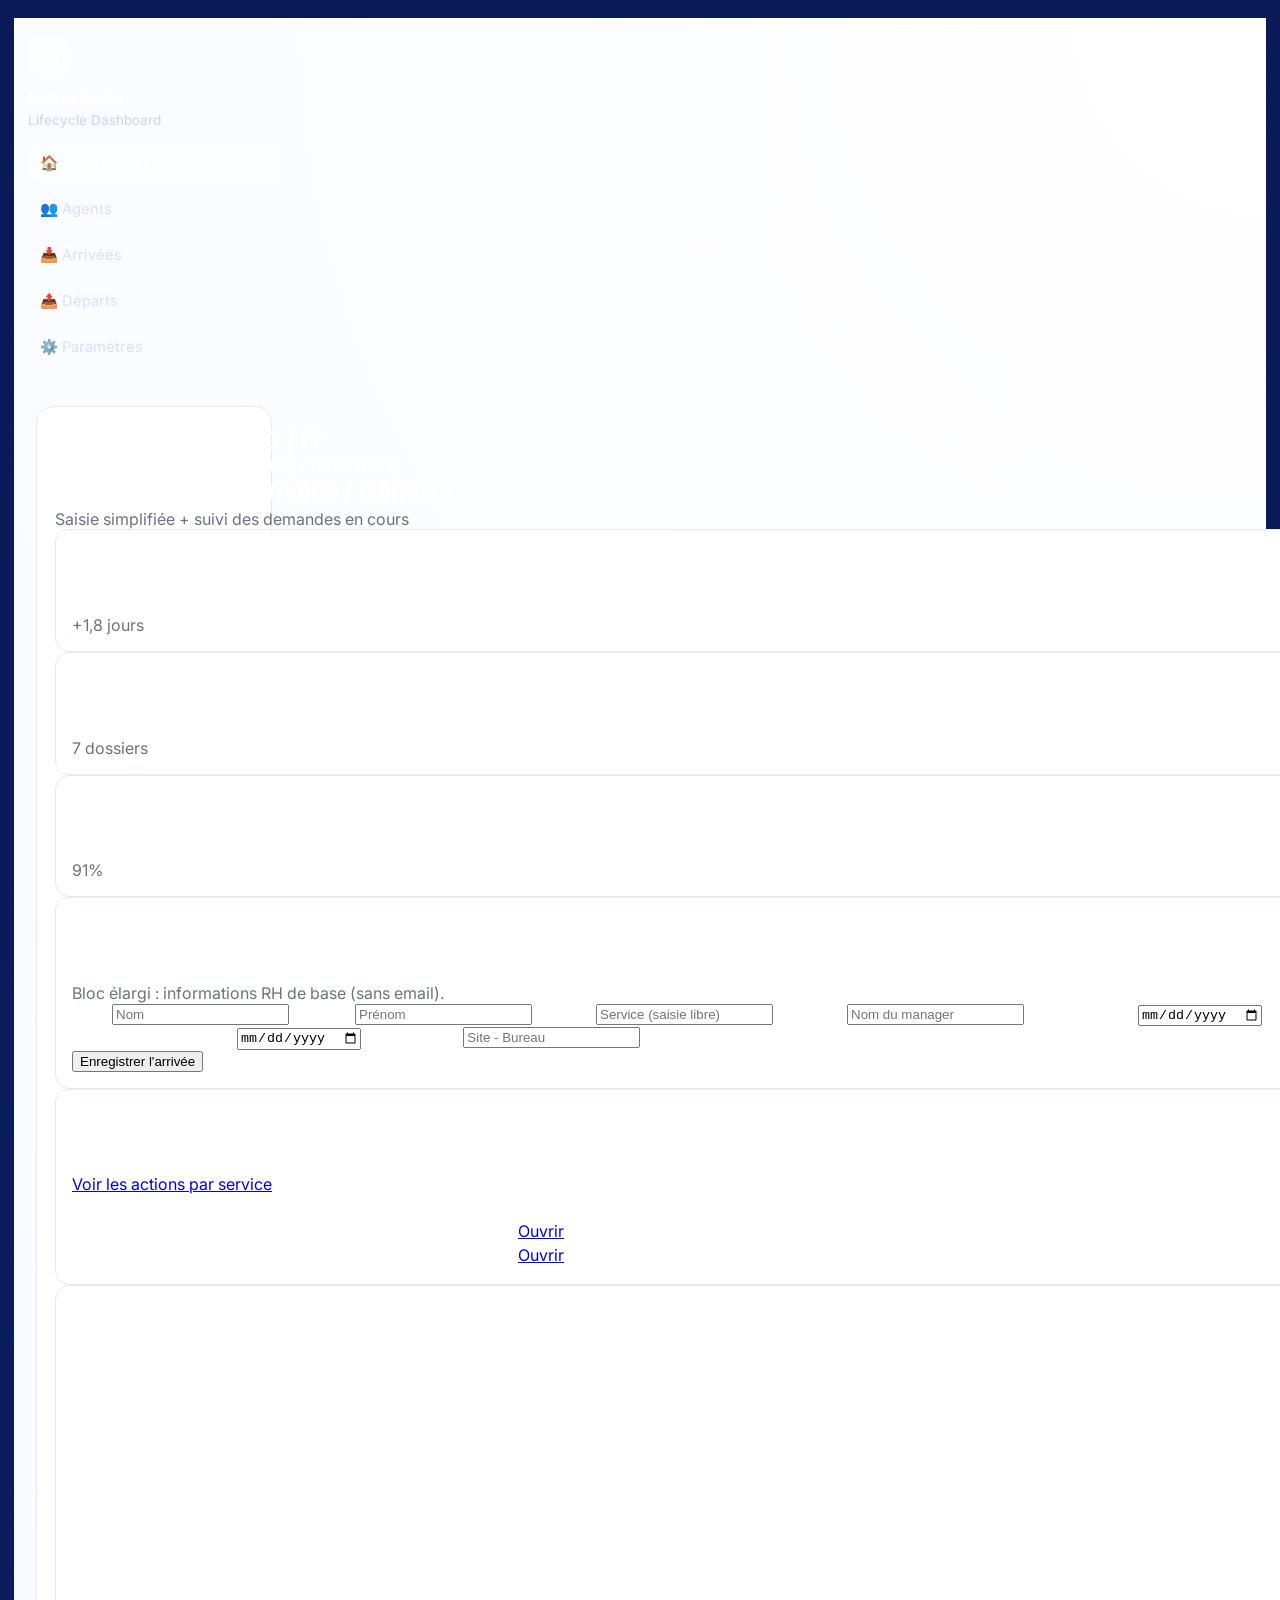
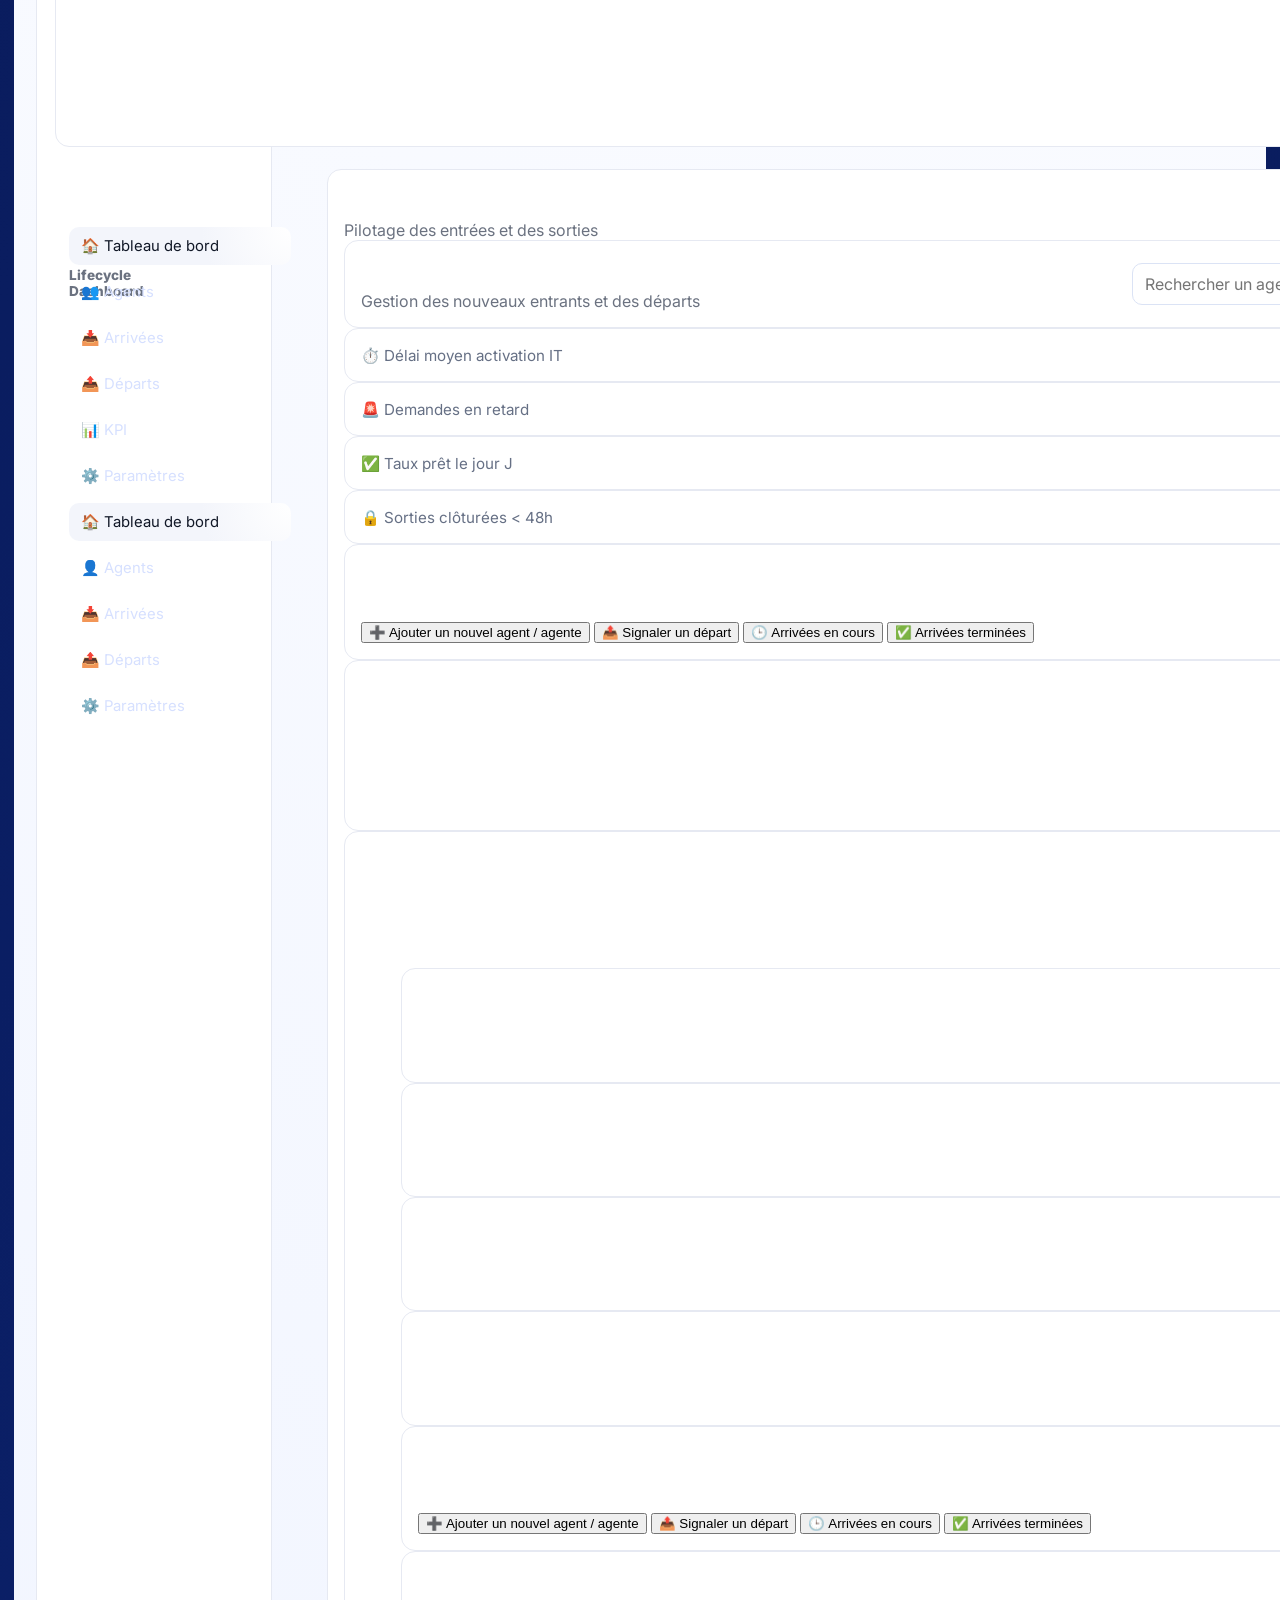
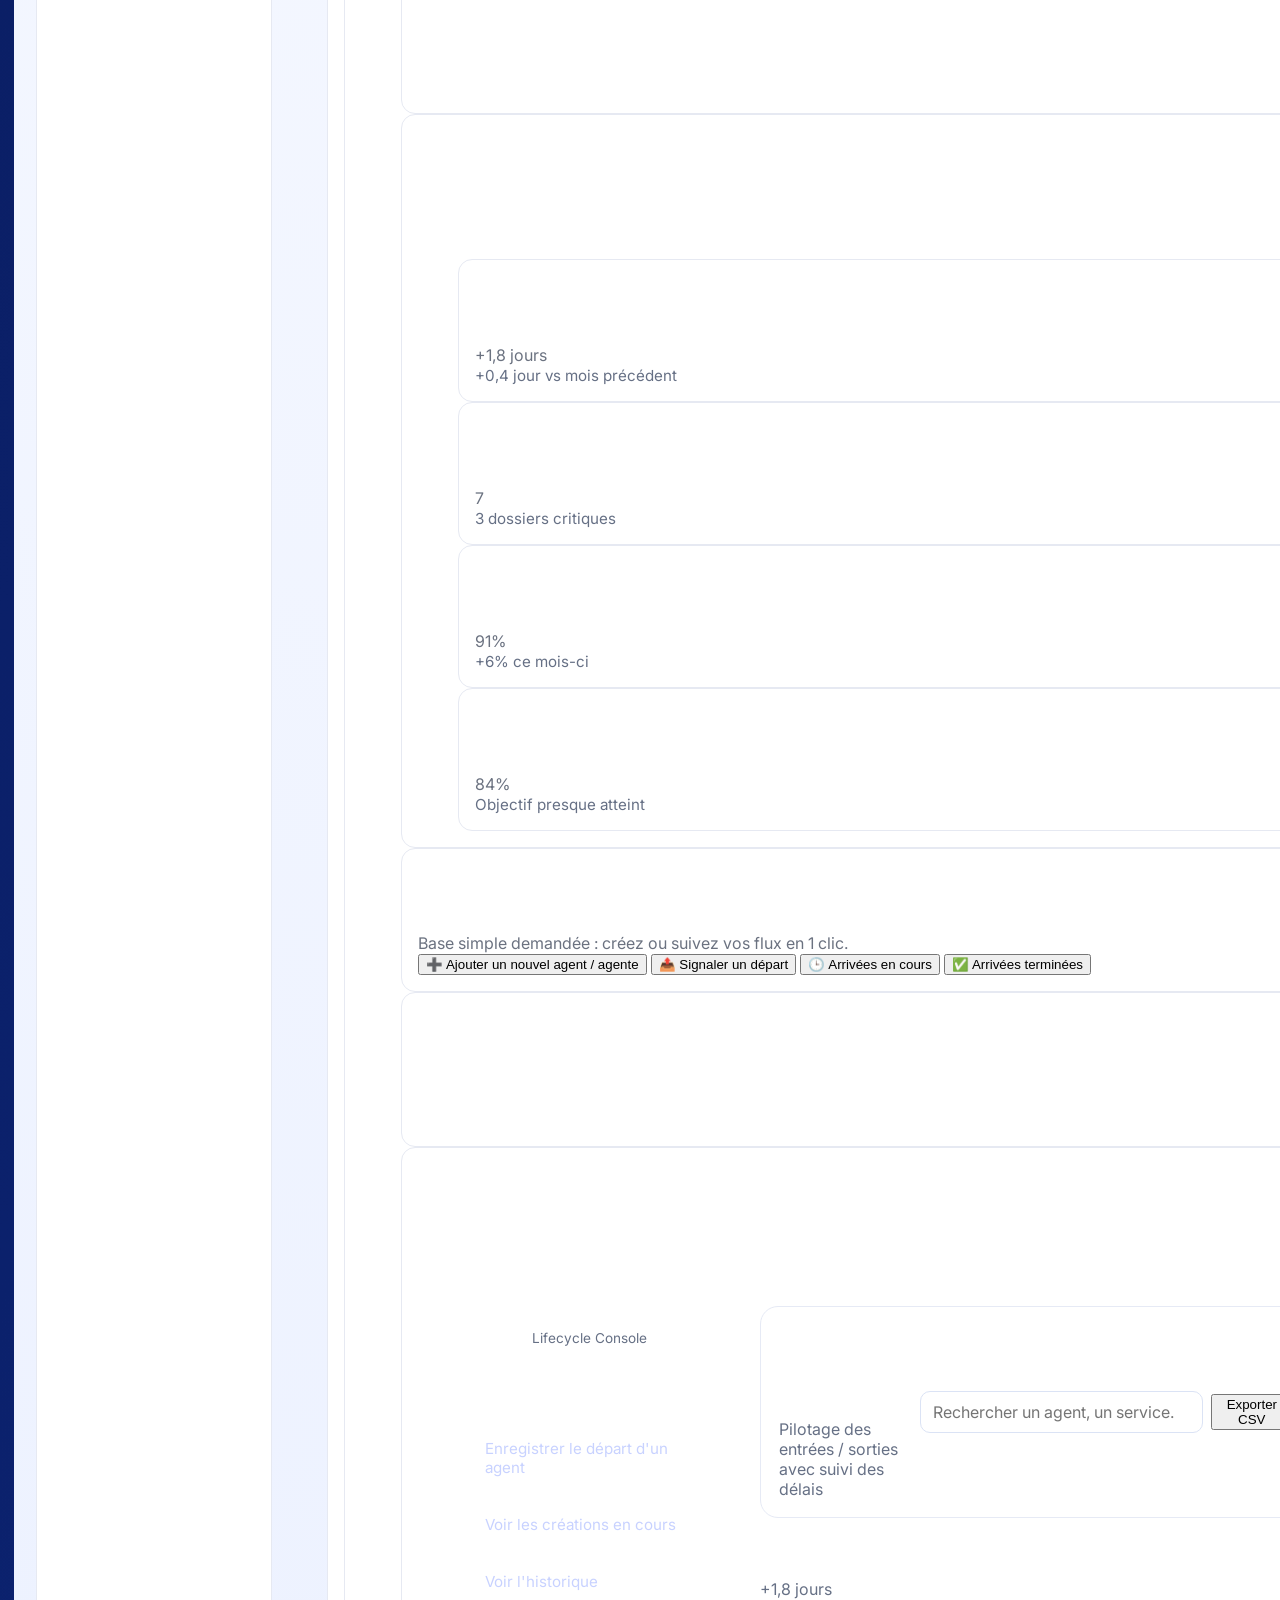
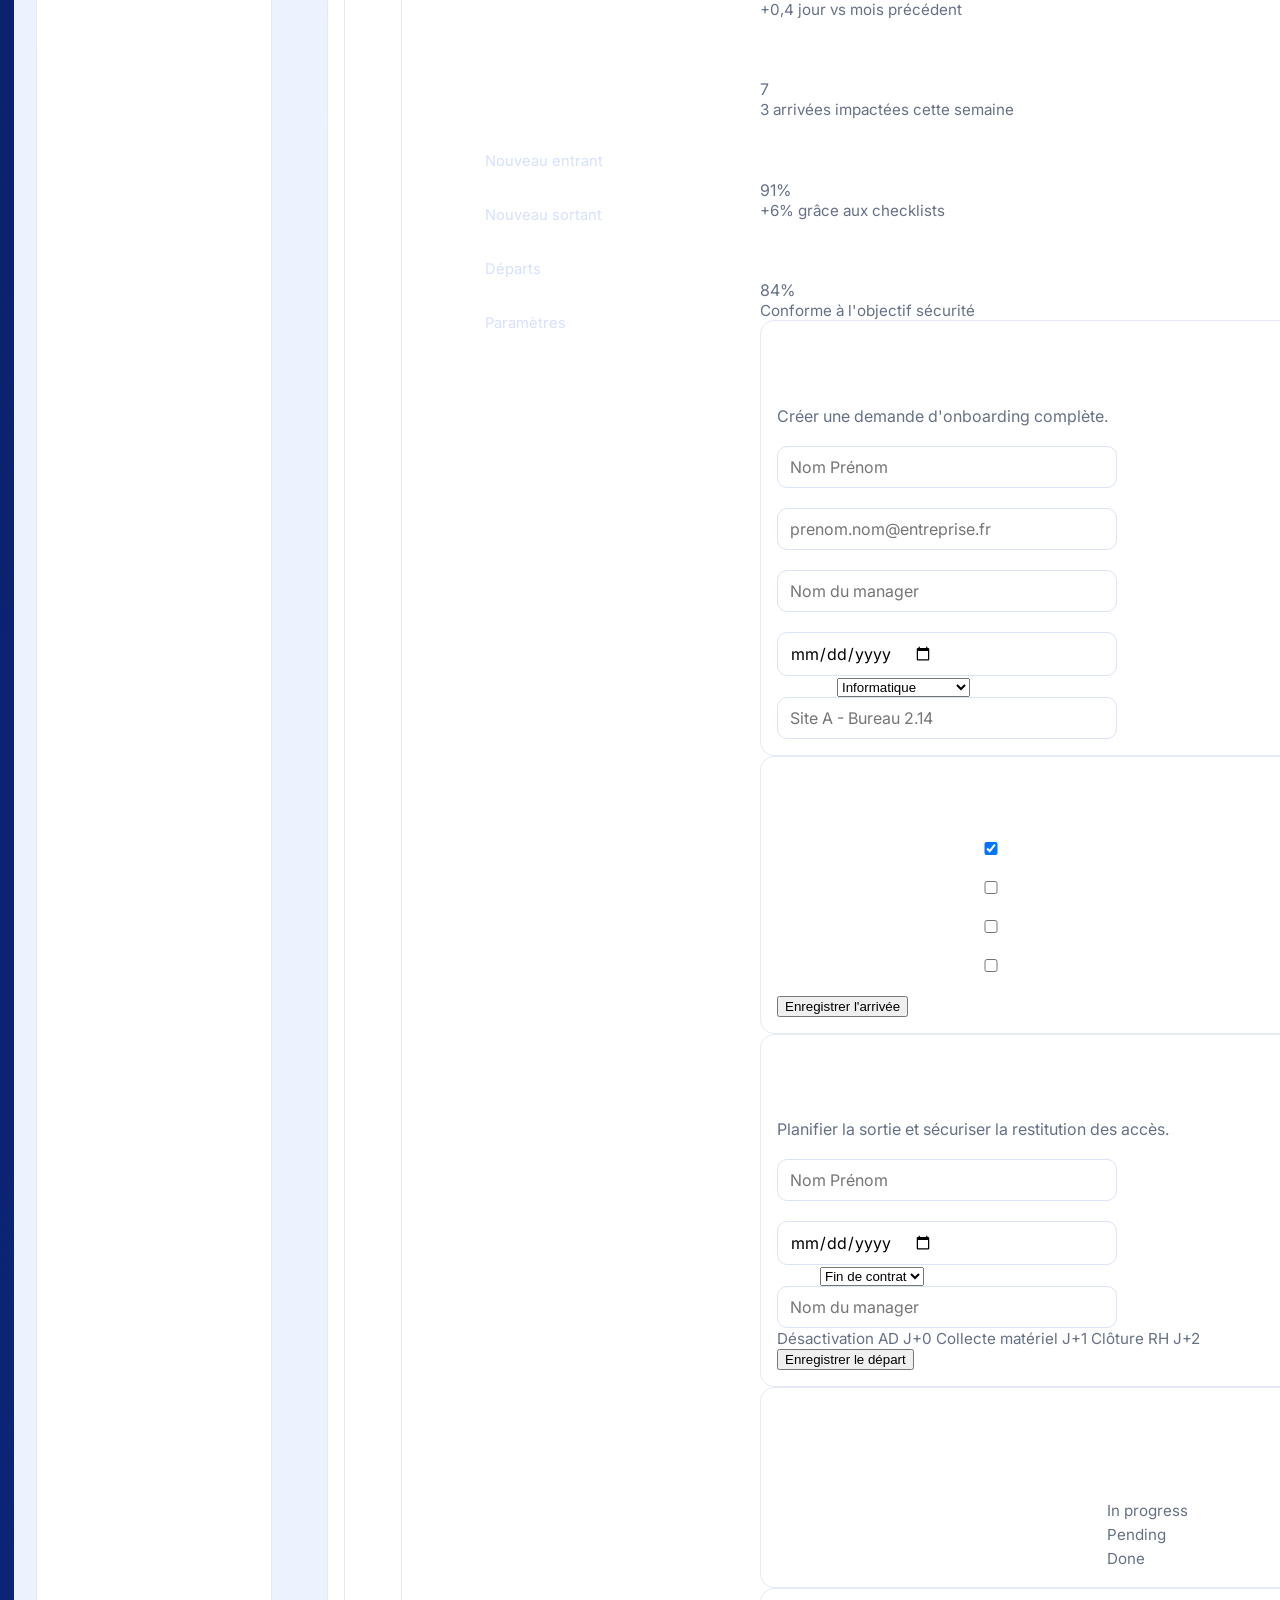
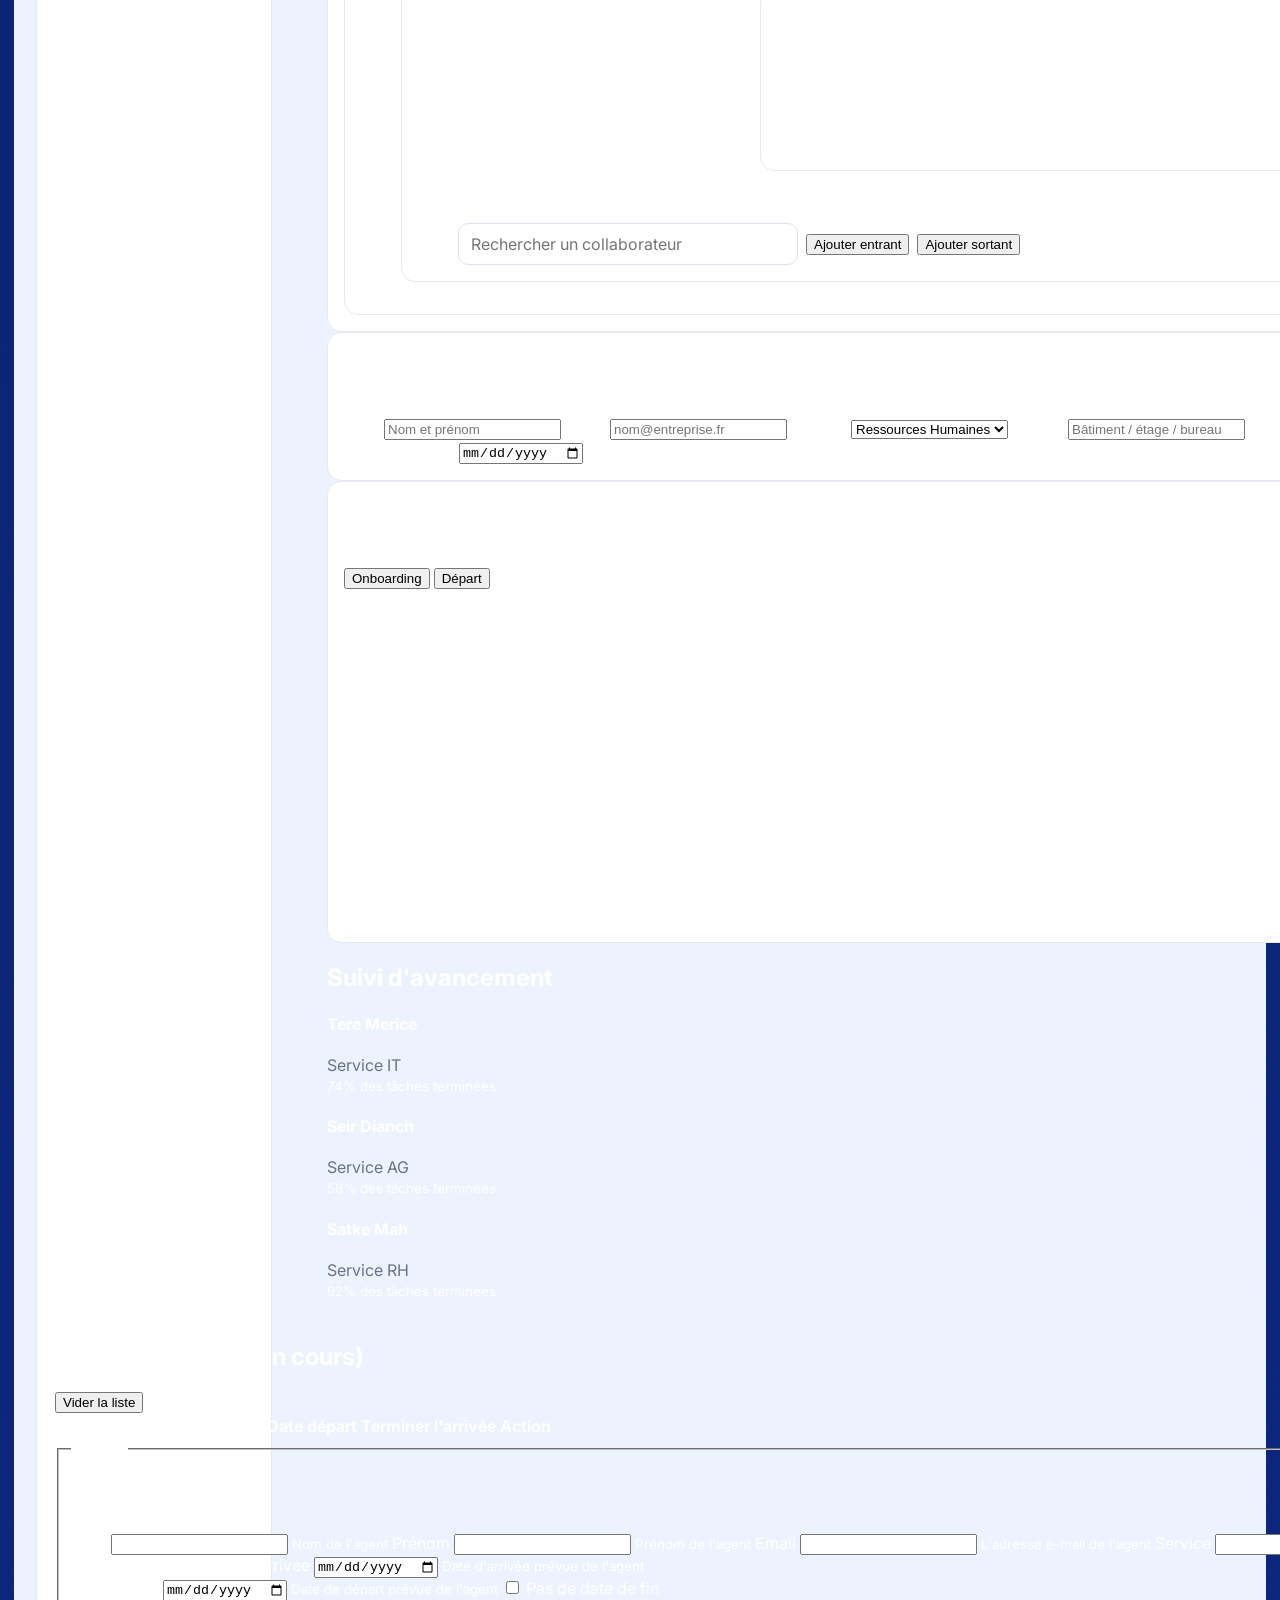
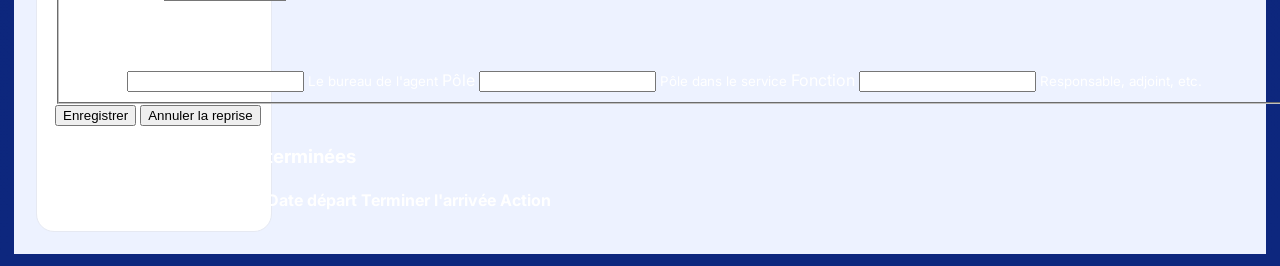
==== commit db7ab752: "Merge branch 'main' into codex/create-readme.md-for-onboarding-system-bkewgm" ====
--- a/index.html
+++ b/index.html
@@ -11,11 +11,189 @@
   </head>
   <body>
     <div class="app-shell">
+    <div class="app">
+      <aside class="sidebar">
+        <div class="logo">ES</div>
+        <h2>EntreeSortie</h2>
+        <p>Lifecycle Dashboard</p>
+        <nav>
+          <a class="active" href="#">🏠 Tableau de bord</a>
+          <a href="#">👥 Agents</a>
+          <a href="#">📥 Arrivées</a>
+          <a href="#">📤 Départs</a>
+          <a href="#">⚙️ Paramètres</a>
+        </nav>
+      </aside>
+
+      <main class="content">
+        <header class="topbar card">
+          <div>
+            <h1>Dashboard RH / AG / IT</h1>
+            <span>Vue synthétique de l'onboarding / offboarding</span>
+    <title>EntreeSortie — Dashboard simple</title>
+    <link rel="stylesheet" href="styles.css" />
+  </head>
+  <body>
+    <main class="container">
+      <header class="header">
+        <h1>EntreeSortie — Arrivées / Départs</h1>
+        <p>Saisie simplifiée + suivi des demandes en cours</p>
+      </header>
+
+      <section class="stats-grid">
+        <article class="card stat">
+          <h2>Délai moyen activation IT</h2>
+          <p>+1,8 jours</p>
+        </article>
+        <article class="card stat">
+          <h2>Demandes en retard</h2>
+          <p>7 dossiers</p>
+        </article>
+        <article class="card stat">
+          <h2>Taux prêt le jour J</h2>
+          <p>91%</p>
+        </article>
+      </section>
+
+      <section class="card">
+        <h2>Nouvel arrivé</h2>
+        <p class="muted">Bloc élargi : informations RH de base (sans email).</p>
+
+        <form class="form-grid">
+          <label>Nom
+            <input type="text" placeholder="Nom" />
+          </label>
+
+          <label>Prénom
+            <input type="text" placeholder="Prénom" />
+          </label>
+
+          <label>Service
+            <input type="text" placeholder="Service (saisie libre)" />
+          </label>
+
+          <label>Manager
+            <input type="text" placeholder="Nom du manager" />
+          </label>
+
+          <label>Date d'arrivée
+            <input type="date" />
+          </label>
+
+          <label>Type de contrat
+            <select>
+              <option>Fonctionnaire</option>
+              <option>CDD</option>
+              <option>Stagiaire</option>
+              <option>Apprenti</option>
+              <option>CDI</option>
+              <option>Autre</option>
+            </select>
+          </label>
+
+          <label>Date de fin de contrat
+            <input type="date" />
+          </label>
+
+          <label>Site / Bureau
+            <input type="text" placeholder="Site - Bureau" />
+          </label>
+        </form>
+
+        <div class="actions">
+          <button class="btn">Enregistrer l'arrivée</button>
+        </div>
+      </section>
+
+      <section class="card">
+        <div class="card-head">
+          <h2>Arrivées en cours</h2>
+          <a href="#actions-services">Voir les actions par service</a>
+        </div>
+
+        <table>
+          <thead>
+            <tr>
+              <th>Agent</th>
+              <th>Service</th>
+              <th>Date arrivée</th>
+              <th>Contrat</th>
+              <th>Statut</th>
+              <th>Action</th>
+            </tr>
+          </thead>
+          <tbody>
+            <tr>
+              <td>Amine L.</td>
+              <td>Informatique</td>
+              <td>18/06/2026</td>
+              <td>CDD</td>
+              <td><span class="tag pending">En cours</span></td>
+              <td><a href="#actions-services">Ouvrir</a></td>
+            </tr>
+            <tr>
+              <td>Claire M.</td>
+              <td>RH</td>
+              <td>19/06/2026</td>
+              <td>Fonctionnaire</td>
+              <td><span class="tag late">En retard</span></td>
+              <td><a href="#actions-services">Ouvrir</a></td>
+            </tr>
+          </tbody>
+        </table>
+      </section>
+
+      <section class="card" id="actions-services">
+        <h2>Actions à réaliser par service</h2>
+
+        <div class="service-grid">
+          <article>
+            <h3>RH</h3>
+            <ul>
+              <li>Créer le dossier RH</li>
+              <li>Renseigner l'email professionnel (étape 2)</li>
+              <li>Valider le type de contrat et la date de fin</li>
+            </ul>
+          </article>
+
+          <article>
+            <h3>Affaires Générales</h3>
+            <ul>
+              <li>Préparer bureau physique</li>
+              <li>Préparer badge d'accès</li>
+              <li>Préparer clé si nécessaire</li>
+            </ul>
+          </article>
+
+          <article>
+            <h3>Informatique</h3>
+            <ul>
+              <li>Créer le compte AD</li>
+              <li>Préparer machine et écrans</li>
+              <li>Attribuer droits applicatifs</li>
+            </ul>
+          </article>
+        </div>
+      </section>
+    </main>
+    <title>EntreeSortie V2 — Dashboard Premium</title>
+    <title>EntreeSortie - Lifecycle</title>
+    <link rel="preconnect" href="https://fonts.googleapis.com" />
+    <link rel="preconnect" href="https://fonts.gstatic.com" crossorigin />
+    <link
+      href="https://fonts.googleapis.com/css2?family=Inter:wght@400;500;600;700;800&display=swap"
+      rel="stylesheet"
+    />
+    <link rel="stylesheet" href="styles.css" />
+  </head>
+  <body>
+    <div class="layout">
       <aside class="sidebar">
         <div class="brand">
           <div class="brand-logo">ES</div>
           <div>
             <h2>EntreeSortie</h2>
+            <strong>EntreeSortie</strong>
             <p>Lifecycle Dashboard</p>
           </div>
         </div>
@@ -27,6 +205,11 @@
           <a href="#">📤 Départs</a>
           <a href="#">📊 KPI</a>
           <a href="#">⚙️ Paramètres</a>
+          <a href="#" class="menu-item active">🏠 Tableau de bord</a>
+          <a href="#" class="menu-item">👤 Agents</a>
+          <a href="#" class="menu-item">📥 Arrivées</a>
+          <a href="#" class="menu-item">📤 Départs</a>
+          <a href="#" class="menu-item">⚙️ Paramètres</a>
         </nav>
       </aside>
 
@@ -35,6 +218,10 @@
           <div>
             <h1>Dashboard RH / AG / IT</h1>
             <p>Pilotage des entrées et des sorties</p>
+        <header class="topbar card">
+          <div>
+            <h1>Dashboard RH / AG / IT</h1>
+            <p>Gestion des nouveaux entrants et des départs</p>
           </div>
           <input type="search" placeholder="Rechercher un agent, un service..." />
         </header>
@@ -87,10 +274,465 @@
               <li>1 arrivée demain sans badge généré</li>
               <li>2 départs avec désactivation AD en attente</li>
               <li>1 dossier RH incomplet</li>
+        <section class="kpis">
+          <article class="card"><h3>Délai activation IT</h3><strong>+1,8 jours</strong><small class="warn">+0,4 vs mois dernier</small></article>
+          <article class="card"><h3>Demandes en retard</h3><strong>7</strong><small class="danger">3 urgences</small></article>
+          <article class="card"><h3>Taux prêt jour J</h3><strong>91%</strong><small class="ok">+6% ce mois-ci</small></article>
+          <article class="card"><h3>Sorties < 48h</h3><strong>84%</strong><small class="ok">tendance positive</small></article>
+        </section>
+
+        <section class="card quick-actions">
+          <h2>Actions rapides</h2>
+          <div class="buttons">
+            <button class="btn primary">➕ Ajouter un nouvel agent / agente</button>
+            <button class="btn danger">📤 Signaler un départ</button>
+            <button class="btn ghost">🕒 Arrivées en cours</button>
+            <button class="btn ghost">✅ Arrivées terminées</button>
+          </div>
+        </section>
+
+        <section class="infos">
+          <article class="card">
+            <h2>Suivi services</h2>
+            <ul>
+              <li>RH : 4 créations en cours</li>
+              <li>AG : 2 badges à préparer</li>
+              <li>IT : 3 postes à configurer</li>
+            </ul>
+          </article>
+          <article class="card">
+            <h2>Alertes</h2>
+            <ul>
+              <li>1 arrivée demain sans badge</li>
+              <li>2 départs avec désactivation AD en attente</li>
+              <li>1 dossier RH incomplet</li>
+          <article class="card kpi">
+            <h2>Délai moyen activation IT</h2>
+            <p>+1,8 jours</p>
+            <span class="warn">+0,4 jour vs mois précédent</span>
+          </article>
+          <article class="card kpi">
+            <h2>Demandes en retard</h2>
+            <p>7</p>
+            <span class="danger">3 dossiers critiques</span>
+          </article>
+          <article class="card kpi">
+            <h2>Taux prêt le jour J</h2>
+            <p>91%</p>
+            <span class="ok">+6% ce mois-ci</span>
+          </article>
+          <article class="card kpi">
+            <h2>Sorties clôturées &lt; 48h</h2>
+            <p>84%</p>
+            <span class="ok">Objectif presque atteint</span>
+          </article>
+        </section>
+
+        <section class="card actions-zone">
+          <h2>Actions rapides</h2>
+          <p>Base simple demandée : créez ou suivez vos flux en 1 clic.</p>
+          <div class="actions-grid">
+            <button class="action-btn primary">➕ Ajouter un nouvel agent / agente</button>
+            <button class="action-btn secondary">📤 Signaler un départ</button>
+            <button class="action-btn neutral">🕒 Arrivées en cours</button>
+            <button class="action-btn neutral">✅ Arrivées terminées</button>
+          </div>
+        </section>
+
+        <section class="bottom-grid">
+          <article class="card">
+            <h3>Suivi par service</h3>
+            <ul>
+              <li>RH : 4 dossiers à traiter aujourd'hui</li>
+              <li>Affaires Générales : 2 badges en attente</li>
+              <li>Informatique : 3 postes à préparer</li>
+            </ul>
+          </article>
+
+          <article class="card">
+            <h3>Alertes</h3>
+            <ul>
+              <li>1 arrivée prévue demain sans badge généré.</li>
+              <li>2 départs attendent la désactivation AD.</li>
+              <li>1 dossier incomplet côté RH.</li>
+    <div class="app-shell">
+      <aside class="sidebar">
+        <div class="brand-block">
+          <div class="brand-logo">ES</div>
+          <div>
+            <strong>EntreeSortie</strong>
+            <p>Lifecycle Console</p>
+          </div>
+        </div>
+
+        <nav class="nav">
+          <button class="nav-item active" data-view="arrivee">Enregistrer un nouvel arrivé</button>
+          <button class="nav-item" data-view="depart">Enregistrer le départ d'un agent</button>
+          <button class="nav-item" data-view="encours">Voir les créations en cours</button>
+          <button class="nav-item" data-view="historique">Voir l'historique</button>
+        <div class="brand">ES</div>
+        <nav>
+          <a class="nav-item active" href="#">Dashboard</a>
+          <a class="nav-item" href="#">Nouveau entrant</a>
+          <a class="nav-item" href="#">Nouveau sortant</a>
+          <a class="nav-item" href="#">Départs</a>
+          <a class="nav-item" href="#">Paramètres</a>
+        </nav>
+      </aside>
+
+      <main class="main-content">
+        <header class="topbar">
+          <div>
+            <h1>Dashboard RH / AG / IT</h1>
+            <p>Pilotage des entrées / sorties avec suivi des délais</p>
+          </div>
+          <div class="top-actions">
+            <input type="search" placeholder="Rechercher un agent, un service..." />
+            <button class="btn btn-secondary">Exporter CSV</button>
+            <button class="btn btn-primary">Créer une demande</button>
+          </div>
+        </header>
+
+        <section class="quick-stats">
+          <article class="kpi-card">
+            <h3>Délai moyen activation IT</h3>
+            <p class="kpi">+1,8 jours</p>
+            <span class="trend warning">+0,4 jour vs mois précédent</span>
+          </article>
+          <article class="kpi-card">
+            <h3>Demandes en retard</h3>
+            <p class="kpi">7</p>
+            <span class="trend danger">3 arrivées impactées cette semaine</span>
+          </article>
+          <article class="kpi-card">
+            <h3>Taux prêt le jour J</h3>
+            <p class="kpi">91%</p>
+            <span class="trend success">+6% grâce aux checklists</span>
+          </article>
+          <article class="kpi-card">
+            <h3>Sorties clôturées < 48h</h3>
+            <p class="kpi">84%</p>
+            <span class="trend success">Conforme à l'objectif sécurité</span>
+          </article>
+        </section>
+
+        <section class="view active" id="arrivee">
+          <div class="panel-grid">
+            <article class="card">
+              <h2>Nouvel arrivé</h2>
+              <p class="muted">Créer une demande d'onboarding complète.</p>
+              <form class="form-grid">
+                <label>Nom complet<input type="text" placeholder="Nom Prénom" /></label>
+                <label>Email pro<input type="email" placeholder="prenom.nom@entreprise.fr" /></label>
+                <label>Manager<input type="text" placeholder="Nom du manager" /></label>
+                <label>Date d'arrivée<input type="date" /></label>
+                <label>Service
+                  <select>
+                    <option>Informatique</option><option>RH</option><option>Affaires Générales</option>
+                  </select>
+                </label>
+                <label>Site / bureau<input type="text" placeholder="Site A - Bureau 2.14" /></label>
+              </form>
+            </article>
+
+            <article class="card">
+              <h2>Checklist automatique</h2>
+              <ul class="checklist">
+                <li><input type="checkbox" checked /> RH : création dossier salarié</li>
+                <li><input type="checkbox" /> AG : badge + clé + poste physique</li>
+                <li><input type="checkbox" /> IT : compte AD + poste + droits applicatifs</li>
+                <li><input type="checkbox" /> Validation manager avant J-3</li>
+              </ul>
+              <button class="btn btn-primary full">Enregistrer l'arrivée</button>
+            </article>
+          </div>
+        </section>
+
+        <section class="view" id="depart">
+          <div class="panel-grid single">
+            <article class="card">
+              <h2>Départ d'un agent</h2>
+              <p class="muted">Planifier la sortie et sécuriser la restitution des accès.</p>
+              <form class="form-grid">
+                <label>Nom agent<input type="text" placeholder="Nom Prénom" /></label>
+                <label>Date de départ<input type="date" /></label>
+                <label>Motif
+                  <select><option>Fin de contrat</option><option>Mutation</option><option>Démission</option></select>
+                </label>
+                <label>Manager référent<input type="text" placeholder="Nom du manager" /></label>
+              </form>
+              <div class="tag-row">
+                <span class="tag">Désactivation AD J+0</span>
+                <span class="tag">Collecte matériel J+1</span>
+                <span class="tag">Clôture RH J+2</span>
+              </div>
+              <button class="btn btn-primary">Enregistrer le départ</button>
+            </article>
+          </div>
+        </section>
+
+        <section class="view" id="encours">
+          <article class="card">
+            <h2>Créations en cours</h2>
+            <table>
+              <thead><tr><th>Agent</th><th>Type</th><th>Service bloquant</th><th>Retard</th><th>Statut</th></tr></thead>
+              <tbody>
+                <tr><td>Amine L.</td><td>Arrivée</td><td>IT</td><td>+2 jours</td><td><span class="badge progress">In progress</span></td></tr>
+                <tr><td>Claire M.</td><td>Arrivée</td><td>AG</td><td>+1 jour</td><td><span class="badge pending">Pending</span></td></tr>
+                <tr><td>Nadia R.</td><td>Départ</td><td>RH</td><td>0</td><td><span class="badge done">Done</span></td></tr>
+              </tbody>
+            </table>
+          </article>
+        </section>
+
+        <section class="view" id="historique">
+          <article class="card">
+            <h2>Historique des demandes</h2>
+            <ul class="history">
+              <li><strong>12/06</strong> — Arrivée validée pour Tere Merice (IT prêt en 24h)</li>
+              <li><strong>10/06</strong> — Départ clôturé pour Seir Dianch (accès coupés en 6h)</li>
+              <li><strong>08/06</strong> — Arrivée Satke Mah (retard badge +1 jour)</li>
+              <li><strong>05/06</strong> — Départ Noura B. (process complet en 36h)</li>
             </ul>
           </article>
         </section>
       </main>
     </div>
+
+    <script src="app.js"></script>
+          <h1>Employee Lifecycle Management</h1>
+          <div class="top-actions">
+            <input type="search" placeholder="Rechercher un collaborateur" />
+            <button class="btn btn-secondary">Ajouter entrant</button>
+            <button class="btn btn-primary">Ajouter sortant</button>
+          </div>
+        </header>
+
+        <section class="grid-two">
+          <article class="card">
+            <h2>Détails collaborateur</h2>
+            <form class="employee-form">
+              <label>
+                Nom
+                <input type="text" placeholder="Nom et prénom" />
+              </label>
+              <label>
+                Email
+                <input type="email" placeholder="nom@entreprise.fr" />
+              </label>
+              <label>
+                Service
+                <select>
+                  <option>Ressources Humaines</option>
+                  <option>Affaires Générales</option>
+                  <option>Informatique</option>
+                </select>
+              </label>
+              <label>
+                Bureau
+                <input type="text" placeholder="Bâtiment / étage / bureau" />
+              </label>
+              <label>
+                Date d'arrivée
+                <input type="date" />
+              </label>
+              <label>
+                Date de départ
+                <input type="date" />
+              </label>
+            </form>
+          </article>
+
+          <article class="card">
+            <div class="card-head">
+              <h2>Tâches Onboarding / Offboarding</h2>
+              <div class="tabs">
+                <button class="tab active">Onboarding</button>
+                <button class="tab">Départ</button>
+              </div>
+            </div>
+
+            <div class="task-group">
+              <h3>IT</h3>
+              <ul>
+                <li>
+                  <span>Créer le compte AD</span>
+                  <span class="badge pending">Pending</span>
+                </li>
+                <li>
+                  <span>Préparer le poste et l'écran</span>
+                  <span class="badge progress">In progress</span>
+                </li>
+                <li>
+                  <span>Configurer les accès applicatifs</span>
+                  <span class="badge done">Done</span>
+                </li>
+              </ul>
+            </div>
+
+            <div class="task-group">
+              <h3>Affaires Générales</h3>
+              <ul>
+                <li>
+                  <span>Préparer bureau et mobilier</span>
+                  <span class="badge progress">In progress</span>
+                </li>
+                <li>
+                  <span>Badge + clé d'accès</span>
+                  <span class="badge pending">Pending</span>
+                </li>
+              </ul>
+            </div>
+
+            <div class="task-group">
+              <h3>RH</h3>
+              <ul>
+                <li>
+                  <span>Créer dossier dans les outils RH</span>
+                  <span class="badge done">Done</span>
+                </li>
+                <li>
+                  <span>Valider date d'arrivée contractuelle</span>
+                  <span class="badge pending">Pending</span>
+                </li>
+              </ul>
+            </div>
+          </article>
+        </section>
+
+        <section class="dashboard">
+          <h2>Suivi d'avancement</h2>
+          <div class="stats-grid">
+            <article class="mini-card">
+              <h4>Tere Merice</h4>
+              <p>Service IT</p>
+              <div class="progressbar"><span style="width: 74%"></span></div>
+              <small>74% des tâches terminées</small>
+            </article>
+            <article class="mini-card">
+              <h4>Seir Dianch</h4>
+              <p>Service AG</p>
+              <div class="progressbar"><span style="width: 58%"></span></div>
+              <small>58% des tâches terminées</small>
+            </article>
+            <article class="mini-card">
+              <h4>Satke Mah</h4>
+              <p>Service RH</p>
+              <div class="progressbar"><span style="width: 92%"></span></div>
+              <small>92% des tâches terminées</small>
+            </article>
+          </div>
+        </section>
+      </main>
+    </div>
+    <title>EntreeSortie — Étape 1</title>
+    <link rel="stylesheet" href="styles.css?v=8" />
+  </head>
+  <body>
+    <main class="page">
+      <section class="saved saved-priority" aria-labelledby="active-title">
+        <div class="saved-head">
+          <h2 id="active-title">Arrivées à traiter (en cours)</h2>
+          <button id="clear-storage" type="button" class="secondary">Vider la liste</button>
+        </div>
+
+        <div class="table-wrap">
+          <table>
+            <thead>
+              <tr>
+                <th>Agent</th>
+                <th>Service</th>
+                <th>Date arrivée</th>
+                <th>Date départ</th>
+                <th>Terminer l'arrivée</th>
+                <th>Action</th>
+              </tr>
+            </thead>
+            <tbody id="saved-body-active"></tbody>
+          </table>
+        </div>
+      </section>
+
+      <form id="declaration-form" class="form-layout">
+        <input type="hidden" id="editingId" name="editingId" />
+
+        <fieldset class="stage stage-1">
+          <legend>Étape 1</legend>
+
+          <h2>Réservé SRH</h2>
+          <label>Nom
+            <input name="lastName" required />
+            <small>Nom de l'agent</small>
+          </label>
+          <label>Prénom
+            <input name="firstName" required />
+            <small>Prénom de l'agent</small>
+          </label>
+          <label>Email
+            <input name="email" type="email" required />
+            <small>L'adresse e-mail de l'agent</small>
+          </label>
+          <label>Service
+            <input name="department" required />
+            <small>Le service d'affectation de l'agent</small>
+          </label>
+          <label>Date arrivée
+            <input name="arrivalDate" type="date" required />
+            <small>Date d'arrivée prévue de l'agent</small>
+          </label>
+          <div class="departure-row">
+            <label>Date départ
+              <input name="departureDate" id="departureDate" type="date" />
+              <small>Date de départ prévue de l'agent</small>
+            </label>
+            <label class="check-inline">
+              <input type="checkbox" id="noDepartureDate" name="noDepartureDate" />
+              <span>Pas de date de fin</span>
+            </label>
+          </div>
+
+          <h2>Réservé CDS</h2>
+          <label>Bureau
+            <input name="office" />
+            <small>Le bureau de l'agent</small>
+          </label>
+          <label>Pôle
+            <input name="team" />
+            <small>Pôle dans le service</small>
+          </label>
+          <label>Fonction
+            <input name="role" />
+            <small>Responsable, adjoint, etc.</small>
+          </label>
+        </fieldset>
+
+        <div class="actions">
+          <button type="submit" id="submit-btn">Enregistrer</button>
+          <button type="button" id="cancel-edit" class="secondary hidden">Annuler la reprise</button>
+        </div>
+        <p id="form-feedback" class="feedback" aria-live="polite"></p>
+      </form>
+
+      <section class="saved" aria-labelledby="done-title">
+        <h3 id="done-title" class="list-title done">Historique des arrivées terminées</h3>
+        <div class="table-wrap">
+          <table>
+            <thead>
+              <tr>
+                <th>Agent</th>
+                <th>Service</th>
+                <th>Date arrivée</th>
+                <th>Date départ</th>
+                <th>Terminer l'arrivée</th>
+                <th>Action</th>
+              </tr>
+            </thead>
+            <tbody id="saved-body-done"></tbody>
+          </table>
+        </div>
+      </section>
+    </main>
+
+    <script src="app.js?v=8"></script>
   </body>
 </html>
--- a/styles.css
+++ b/styles.css
@@ -4,6 +4,21 @@
   --line: #dce4f8;
   --ink: #0f172a;
   --muted: #64748b;
+* { box-sizing: border-box; }
+html, body { margin: 0; padding: 0; }
+body {
+  font-family: Inter, Arial, sans-serif;
+  background: #eef3ff;
+  color: #0f172a;
+}
+
+.app {
+:root {
+  --bg: #eef3ff;
+  --surface: #ffffff;
+  --ink: #101828;
+  --muted: #667085;
+  --line: #dfe6f7;
   --blue-900: #0b1d5e;
   --blue-700: #1f4ed8;
   --blue-500: #3b82f6;
@@ -21,6 +36,44 @@
 }
 
 .app-shell {
+  --orange: #f59e0b;
+  --red: #dc2626;
+  --bg: #f4f7ff;
+  --surface: #ffffff;
+  --ink: #101828;
+  --muted: #667085;
+  --line: #e6eaf5;
+  --brand: #0a1c64;
+  --brand-2: #2450ff;
+  --success: #16a34a;
+  --warning: #f59e0b;
+  --danger: #e11d48;
+}
+
+* { box-sizing: border-box; }
+  --bg: #f3f5fb;
+  --surface: #ffffff;
+  --ink: #111827;
+  --muted: #6b7280;
+  --brand: #0b1d5e;
+  --brand-2: #2450ff;
+  --line: #e6e9f2;
+  --success: #20b26b;
+  --warning: #f59e0b;
+}
+
+* {
+  box-sizing: border-box;
+}
+
+body {
+  margin: 0;
+  font-family: "Inter", sans-serif;
+  background: radial-gradient(circle at top right, #ffffff 0%, var(--bg) 60%);
+  color: var(--ink);
+}
+
+.layout {
   min-height: 100vh;
   display: grid;
   grid-template-columns: 250px 1fr;
@@ -30,6 +83,32 @@
   background: linear-gradient(180deg, #081749, var(--blue-900));
   color: #fff;
   padding: 18px 14px;
+}
+  background: linear-gradient(180deg, #091a57, #0d277e);
+  color: #fff;
+  padding: 18px 14px;
+}
+.logo {
+  width: 42px; height: 42px; border-radius: 12px;
+  display: grid; place-items: center;
+  background: rgba(255,255,255,.2); font-weight: 800;
+}
+.sidebar h2 { margin: 10px 0 0; font-size: 1rem; }
+.sidebar p { margin: 4px 0 16px; color: #c8d4ff; font-size: .85rem; }
+.sidebar nav { display: grid; gap: 8px; }
+.sidebar a {
+  color: #d6e0ff; text-decoration: none; padding: 10px 12px;
+  border-radius: 10px; font-size: .92rem;
+}
+.sidebar a.active, .sidebar a:hover { background: rgba(255,255,255,.14); color: #fff; }
+
+.content { padding: 22px; }
+.card {
+  background: #fff;
+  border: 1px solid #dbe3f5;
+  padding: 18px 14px;
+  background: linear-gradient(180deg, #081748, var(--blue-900));
+  color: #fff;
 }
 
 .brand {
@@ -42,6 +121,8 @@
 .brand-logo {
   width: 42px;
   height: 42px;
+  width: 44px;
+  height: 44px;
   border-radius: 12px;
   background: rgba(255, 255, 255, 0.18);
   display: grid;
@@ -62,6 +143,187 @@
 }
 .menu a:hover,
 .menu a.active {
+.brand p {
+  margin: 2px 0 0;
+  color: #bfd0ff;
+  font-size: 0.82rem;
+}
+
+.menu {
+  display: grid;
+  gap: 6px;
+}
+
+.menu-item {
+  color: #d2dcff;
+  text-decoration: none;
+  padding: 10px 12px;
+  border-radius: 10px;
+  font-size: 0.94rem;
+}
+
+.menu-item:hover,
+.menu-item.active {
+  font-family: Arial, sans-serif;
+  background: #eef2f7;
+  color: #1a1a1a;
+}
+
+.container {
+  max-width: 1200px;
+  margin: 0 auto;
+  padding: 16px;
+}
+
+.header h1 {
+  margin: 0;
+  font-size: 1.7rem;
+}
+
+.header p {
+  margin: 4px 0 16px;
+  color: #4b5563;
+}
+
+.stats-grid {
+  display: grid;
+  grid-template-columns: repeat(3, 1fr);
+  gap: 12px;
+}
+
+.card {
+  background: #fff;
+  border: 1px solid #d8dee9;
+  border-radius: 10px;
+  padding: 14px;
+  margin-bottom: 12px;
+}
+
+.stat h2 {
+  margin: 0;
+  font-size: 0.95rem;
+  color: #374151;
+}
+
+.stat p {
+  margin: 8px 0 0;
+  font-size: 1.4rem;
+  font-weight: 700;
+}
+
+h2 {
+  margin: 0 0 6px;
+}
+
+.muted {
+  margin: 0 0 12px;
+  color: #6b7280;
+}
+
+  font-family: "Inter", sans-serif;
+  color: var(--ink);
+  background: linear-gradient(160deg, #f7f9ff, #eef3ff);
+  background: radial-gradient(circle at top right, #ffffff, var(--bg) 40%);
+}
+
+.app-shell {
+  min-height: 100vh;
+  display: grid;
+  grid-template-columns: 280px 1fr;
+}
+
+.sidebar {
+  padding: 18px;
+  color: #fff;
+  background: linear-gradient(180deg, #071746, #0a1c64 60%, #0f2a8a);
+}
+
+.brand-block {
+  display: flex;
+  gap: 12px;
+  align-items: center;
+  margin-bottom: 20px;
+}
+
+.brand-logo {
+  width: 48px;
+  height: 48px;
+  border-radius: 14px;
+  display: grid;
+  place-items: center;
+  font-weight: 800;
+  background: rgba(255, 255, 255, 0.2);
+}
+
+.brand-block p { margin: 2px 0 0; font-size: .85rem; color: #bfd0ff; }
+
+.nav { display: grid; gap: 8px; }
+.nav-item {
+  text-align: left;
+  background: transparent;
+  color: #ced8ff;
+  border: 1px solid transparent;
+  border-radius: 12px;
+  padding: 12px;
+  cursor: pointer;
+  font: inherit;
+}
+
+.nav-item:hover, .nav-item.active {
+  background: rgba(255,255,255,.12);
+  color: #fff;
+  border-color: rgba(255,255,255,.2);
+}
+
+.main-content { padding: 22px; }
+
+.topbar {
+  border: 1px solid var(--line);
+  border-radius: 18px;
+  padding: 18px;
+  background: var(--surface);
+  display: flex;
+  justify-content: space-between;
+  gap: 16px;
+  align-items: center;
+}
+
+.topbar h1 { margin: 0; font-size: 1.55rem; }
+.topbar p { margin: 4px 0 0; color: var(--muted); }
+
+.top-actions { display: flex; gap: 8px; align-items: center; }
+  grid-template-columns: 230px 1fr;
+}
+
+.sidebar {
+  background: linear-gradient(180deg, #081748, var(--brand));
+  color: #fff;
+  padding: 18px 14px;
+}
+
+.brand {
+  width: 44px;
+  height: 44px;
+  border-radius: 12px;
+  background: rgba(255, 255, 255, 0.16);
+  display: grid;
+  place-items: center;
+  font-weight: 800;
+  margin-bottom: 18px;
+}
+
+.nav-item {
+  display: block;
+  color: #c8d2ff;
+  text-decoration: none;
+  padding: 11px 12px;
+  border-radius: 10px;
+  margin-bottom: 6px;
+  font-size: 0.95rem;
+}
+
+.nav-item:hover,
+.nav-item.active {
   color: #fff;
   background: rgba(255, 255, 255, 0.14);
 }
@@ -71,11 +333,25 @@
 .card {
   background: var(--surface);
   border: 1px solid var(--line);
+.main {
+  padding: 22px;
+}
+
+.card {
+  border: 1px solid var(--line);
+  background: var(--surface);
   border-radius: 14px;
   padding: 16px;
 }
 
 .topbar {
+  display: flex; justify-content: space-between; align-items: center; gap: 12px;
+}
+.topbar h1 { margin: 0; font-size: 1.6rem; }
+.topbar span { color: #667085; font-size: .95rem; }
+.topbar input {
+  width: 320px; padding: 10px 12px; border: 1px solid #dbe3f5;
+  border-radius: 10px; font: inherit;
   display: flex;
   justify-content: space-between;
   align-items: center;
@@ -86,6 +362,37 @@
 .topbar p { margin: 4px 0 0; color: var(--muted); }
 .topbar input {
   width: 340px;
+.main-content {
+  padding: 24px;
+}
+
+.topbar {
+  background: var(--surface);
+  border: 1px solid var(--line);
+  border-radius: 18px;
+  padding: 16px 18px;
+  display: flex;
+  justify-content: space-between;
+  align-items: center;
+  gap: 16px;
+  margin-bottom: 18px;
+}
+
+h1,
+h2,
+h3,
+h4,
+p {
+  margin: 0;
+}
+
+.topbar p {
+  color: var(--muted);
+  margin-top: 4px;
+}
+
+.topbar input {
+  width: 320px;
   border: 1px solid var(--line);
   border-radius: 10px;
   padding: 10px 12px;
@@ -95,6 +402,22 @@
 .kpi-grid {
   margin-top: 12px;
   display: grid;
+.kpis {
+  margin-top: 12px;
+  display: grid;
+  gap: 10px;
+  grid-template-columns: repeat(4, 1fr);
+}
+.kpis .card h3 { margin: 0; font-size: .9rem; color: #475467; font-weight: 600; }
+.kpis .card strong { display: block; margin: 8px 0 4px; font-size: 1.6rem; }
+.kpis .card small { font-weight: 600; font-size: .8rem; }
+.ok { color: #16a34a; }
+.warn { color: #d97706; }
+.danger { color: #dc2626; }
+
+.quick-actions { margin-top: 12px; }
+.quick-actions h2 { margin: 0 0 10px; }
+.buttons {
   grid-template-columns: repeat(4, 1fr);
   gap: 10px;
 }
@@ -109,6 +432,45 @@
 .quick-actions { margin-top: 12px; }
 .quick-actions h3 { margin: 0 0 10px; }
 .actions-grid {
+.kpi h2 {
+  font-size: 0.9rem;
+  color: #475467;
+}
+
+.kpi p {
+  margin: 9px 0 5px;
+  font-size: 1.65rem;
+  font-weight: 800;
+}
+
+.kpi span {
+  font-size: 0.78rem;
+  font-weight: 600;
+}
+
+.ok {
+  color: var(--green);
+}
+
+.warn {
+  color: var(--orange);
+}
+
+.danger {
+  color: var(--red);
+}
+
+.actions-zone {
+  margin-top: 12px;
+}
+
+.actions-zone p {
+  color: var(--muted);
+  margin-top: 5px;
+}
+
+.actions-grid {
+  margin-top: 12px;
   display: grid;
   grid-template-columns: repeat(2, 1fr);
   gap: 10px;
@@ -118,6 +480,20 @@
   border-radius: 12px;
   padding: 14px;
   border: none;
+.btn {
+  border: none; border-radius: 12px; padding: 14px;
+  font: inherit; font-weight: 700; cursor: pointer;
+}
+.btn.primary { background: linear-gradient(135deg, #1e40af, #3b82f6); color: #fff; }
+.btn.danger { background: #fee2e2; color: #991b1b; border: 1px solid #fecaca; }
+.btn.ghost { background: #eef4ff; color: #1d4ed8; border: 1px solid #dbe6ff; }
+
+.infos {
+
+.action-btn {
+  border: none;
+  border-radius: 12px;
+  padding: 14px;
   font: inherit;
   font-weight: 700;
   cursor: pointer;
@@ -130,6 +506,13 @@
 
 .btn.danger {
   background: #fee2e2;
+.action-btn.primary {
+  background: linear-gradient(135deg, #1641dd, var(--blue-500));
+  color: #fff;
+}
+
+.action-btn.secondary {
+  background: #fef2f2;
   color: #991b1b;
   border: 1px solid #fecaca;
 }
@@ -169,6 +552,433 @@
     print-color-adjust: exact;
   }
 
+.action-btn.neutral {
+  background: #eff4ff;
+  color: #1438a6;
+  border: 1px solid #dbe6ff;
+}
+
+.bottom-grid {
+  margin-top: 12px;
+  display: grid;
+  grid-template-columns: 1fr 1fr;
+  gap: 10px;
+}
+.infos h2 { margin: 0 0 8px; font-size: 1.05rem; }
+.infos ul { margin: 0; padding-left: 18px; color: #334155; }
+.infos li { margin-bottom: 7px; }
+
+@media (max-width: 1100px) {
+  .app { grid-template-columns: 1fr; }
+  .sidebar { display: none; }
+  .topbar { flex-direction: column; align-items: flex-start; }
+  .topbar input { width: 100%; }
+  .kpis, .buttons, .infos { grid-template-columns: 1fr; }
+
+.bottom-grid ul {
+  margin: 10px 0 0;
+  padding-left: 16px;
+  color: #344054;
+}
+
+.bottom-grid li {
+  margin-bottom: 8px;
+}
+
+@media (max-width: 1100px) {
+  .layout {
+.top-actions {
+  display: flex;
+  gap: 10px;
+  align-items: center;
+}
+
+input,
+select,
+button {
+  font: inherit;
+}
+
+.top-actions input {
+  width: 280px;
+  border: 1px solid var(--line);
+  border-radius: 10px;
+  padding: 10px 12px;
+}
+
+.btn {
+  border: none;
+  border-radius: 10px;
+  padding: 10px 14px;
+  font-weight: 600;
+  cursor: pointer;
+}
+.btn-primary { color:#fff; background: linear-gradient(135deg, #1942df, var(--brand-2)); }
+.btn-secondary { color: #1f3db9; background: #eaf0ff; }
+.btn.full { width: 100%; }
+
+.quick-stats {
+  margin-top: 14px;
+  display: grid;
+  gap: 12px;
+  grid-template-columns: repeat(4, 1fr);
+}
+
+.kpi-card {
+  background: var(--surface);
+  border: 1px solid var(--line);
+  border-radius: 14px;
+  padding: 14px;
+}
+.kpi-card h3 { margin: 0; font-size: .94rem; color: #344054; }
+.kpi { margin: 10px 0 6px; font-size: 1.7rem; font-weight: 800; }
+.trend { font-size: .82rem; font-weight: 600; }
+.trend.success { color: var(--success); }
+.trend.warning { color: var(--warning); }
+.trend.danger { color: var(--danger); }
+
+.view { display: none; margin-top: 14px; }
+.view.active { display: block; }
+
+.panel-grid {
+  display: grid;
+  grid-template-columns: 1.2fr .8fr;
+  gap: 12px;
+}
+.panel-grid.single { grid-template-columns: 1fr; }
+
+.card {
+  background: var(--surface);
+  border: 1px solid var(--line);
+  border-radius: 16px;
+  padding: 16px;
+}
+
+.card h2 { margin: 0 0 4px; }
+.muted { color: var(--muted); margin: 0 0 12px; }
+
+.form-grid {
+  display: grid;
+  grid-template-columns: repeat(2, 1fr);
+  gap: 10px;
+}
+
+label {
+  display: grid;
+  gap: 6px;
+  font-size: 0.92rem;
+}
+
+input,
+select {
+  padding: 9px;
+  border: 1px solid #cfd6e2;
+  border-radius: 8px;
+  font: inherit;
+}
+
+.actions {
+  margin-top: 12px;
+}
+
+.btn {
+  border: none;
+  border-radius: 8px;
+  padding: 10px 14px;
+  background: #1f4ed8;
+  color: #fff;
+  font-weight: 600;
+  cursor: pointer;
+}
+
+.form-grid label {
+  display: grid;
+  gap: 6px;
+  color: #475467;
+  font-size: .9rem;
+}
+input, select { font: inherit; }
+.form-grid input, .form-grid select {
+  border-radius: 10px;
+  border: none;
+  padding: 10px 14px;
+  cursor: pointer;
+  font-weight: 600;
+}
+
+.btn-secondary {
+  background: #edf1ff;
+  color: #1531a0;
+}
+
+.btn-primary {
+  background: linear-gradient(135deg, #1942df, var(--brand-2));
+  color: #fff;
+}
+
+.grid-two {
+  display: grid;
+  grid-template-columns: 1fr 1fr;
+  gap: 16px;
+}
+
+.card,
+.mini-card {
+  background: var(--surface);
+  border: 1px solid var(--line);
+  border-radius: 16px;
+}
+
+.card {
+  padding: 18px;
+}
+
+.employee-form {
+  display: grid;
+  gap: 10px;
+  margin-top: 14px;
+}
+
+.employee-form label {
+  display: grid;
+  gap: 6px;
+  color: var(--muted);
+  font-size: 0.92rem;
+}
+
+.employee-form input,
+.employee-form select {
+  border: 1px solid var(--line);
+  border-radius: 10px;
+  padding: 9px 10px;
+  background: #fcfdff;
+}
+
+.checklist { list-style: none; padding: 0; margin: 0 0 12px; display: grid; gap: 10px; }
+.checklist li {
+  display: flex;
+  align-items: center;
+  gap: 8px;
+  padding: 10px;
+  border-radius: 10px;
+  background: #f8faff;
+  border: 1px solid #e9efff;
+}
+
+.tag-row { display: flex; flex-wrap: wrap; gap: 8px; margin: 12px 0; }
+.tag {
+  font-size: .8rem;
+  color: #1531a0;
+  background: #eaf0ff;
+  border: 1px solid #dbe5ff;
+  border-radius: 999px;
+  padding: 5px 10px;
+}
+
+table { width: 100%; border-collapse: collapse; }
+th, td { text-align: left; padding: 10px; border-bottom: 1px solid var(--line); }
+th { color: #475467; font-weight: 600; }
+.card-head {
+  display: flex;
+  justify-content: space-between;
+  align-items: center;
+  margin-bottom: 8px;
+}
+
+a {
+  color: #1f4ed8;
+  text-decoration: none;
+}
+
+a:hover {
+  text-decoration: underline;
+}
+
+table {
+  width: 100%;
+  border-collapse: collapse;
+}
+
+th,
+td {
+  border-bottom: 1px solid #e5e7eb;
+  padding: 10px 6px;
+  text-align: left;
+  font-size: 0.92rem;
+}
+
+.tag {
+  padding: 3px 8px;
+  border-radius: 999px;
+  color: #fff;
+  font-size: 0.75rem;
+}
+
+.pending {
+  background: #2563eb;
+}
+
+.late {
+  background: #dc2626;
+}
+
+.service-grid {
+  margin-bottom: 10px;
+}
+
+.tabs {
+  display: flex;
+  border: 1px solid var(--line);
+  border-radius: 10px;
+  overflow: hidden;
+}
+
+.tab {
+  padding: 8px 12px;
+  border: none;
+  background: #fff;
+  color: #4b5563;
+}
+
+.tab.active {
+  background: #edf1ff;
+  color: #1531a0;
+  font-weight: 600;
+}
+
+.task-group {
+  border: 1px solid var(--line);
+  border-radius: 12px;
+  padding: 10px;
+  margin-top: 10px;
+}
+
+.task-group h3 {
+  font-size: 0.9rem;
+  color: #22338f;
+  margin-bottom: 8px;
+}
+
+.task-group ul {
+  list-style: none;
+  padding: 0;
+  margin: 0;
+  display: grid;
+  gap: 7px;
+}
+
+.task-group li {
+  display: flex;
+  justify-content: space-between;
+  align-items: center;
+  font-size: 0.92rem;
+  padding-bottom: 4px;
+}
+
+.badge {
+  display: inline-block;
+  border-radius: 999px;
+  color: #fff;
+  font-size: .74rem;
+  font-weight: 600;
+  padding: 4px 10px;
+}
+.pending { background: #8891a5; }
+.progress { background: #2450ff; }
+.done { background: var(--success); }
+
+.history { margin: 0; padding-left: 18px; display: grid; gap: 10px; }
+.history li { color: #344054; }
+
+@media (max-width: 1200px) {
+  .quick-stats { grid-template-columns: repeat(2, 1fr); }
+}
+
+@media (max-width: 980px) {
+  .app-shell { grid-template-columns: 1fr; }
+  .sidebar { display: none; }
+  .topbar { flex-direction: column; align-items: flex-start; }
+  .top-actions { width: 100%; flex-wrap: wrap; }
+  .top-actions input { width: 100%; }
+  .panel-grid, .form-grid { grid-template-columns: 1fr; }
+  .quick-stats { grid-template-columns: 1fr; }
+  padding: 4px 10px;
+  color: #fff;
+  font-size: 0.75rem;
+  font-weight: 600;
+}
+
+.pending {
+  background: #8d93a6;
+}
+
+.progress {
+  background: #2450ff;
+}
+
+.done {
+  background: var(--success);
+}
+
+.dashboard {
+  margin-top: 16px;
+}
+
+.stats-grid {
+  margin-top: 10px;
+  display: grid;
+  grid-template-columns: repeat(3, 1fr);
+  gap: 12px;
+}
+
+.service-grid h3 {
+  margin: 0 0 8px;
+}
+
+.service-grid ul {
+  margin: 0;
+  padding-left: 16px;
+}
+
+.service-grid li {
+  margin-bottom: 6px;
+}
+
+@media (max-width: 900px) {
+  .stats-grid,
+  .form-grid,
+  .service-grid {
+    grid-template-columns: 1fr;
+  }
+.mini-card {
+  padding: 14px;
+}
+
+.mini-card p {
+  color: var(--muted);
+  margin-top: 4px;
+  margin-bottom: 10px;
+}
+
+.progressbar {
+  height: 9px;
+  border-radius: 99px;
+  background: #e8ecf8;
+  overflow: hidden;
+  margin-bottom: 8px;
+}
+
+.progressbar span {
+  height: 100%;
+  background: linear-gradient(90deg, #1531a0, #2e6bff);
+  display: block;
+}
+
+small {
+  color: #4b5563;
+}
+
+@media (max-width: 1100px) {
   .app-shell {
     grid-template-columns: 1fr;
   }
@@ -188,4 +998,278 @@
     break-inside: avoid;
     page-break-inside: avoid;
   }
-}
+  .grid-two,
+  .stats-grid {
+    grid-template-columns: 1fr;
+  }
+
+  .topbar {
+    flex-direction: column;
+    align-items: flex-start;
+  }
+
+  .topbar input {
+    width: 100%;
+  }
+
+  .kpis,
+  .actions-grid,
+  .bottom-grid {
+    grid-template-columns: 1fr;
+  }
+  .top-actions {
+    width: 100%;
+    flex-wrap: wrap;
+  }
+
+  .top-actions input {
+    width: 100%;
+  }
+  --bg: #f3f4f6;
+  --text: #1f2937;
+  --line: #d1d5db;
+  --stage1: #1473b8;
+  --accent: #2563eb;
+}
+
+* { box-sizing: border-box; }
+
+body {
+  margin: 0;
+  background: radial-gradient(circle at top right, #eef6ff, var(--bg));
+  color: var(--text);
+  font-family: Arial, sans-serif;
+}
+
+.page {
+  max-width: 1080px;
+  margin: 1.2rem auto;
+  padding: 0 1rem 1.5rem;
+}
+
+.form-layout {
+  display: grid;
+  gap: 1rem;
+}
+
+.stage {
+  border: 4px solid var(--stage1);
+  background: #fff;
+  padding: 1rem;
+  display: grid;
+  gap: 0.55rem;
+  border-radius: 12px;
+}
+
+.stage legend {
+  margin: 0 auto;
+  font-size: 1.9rem;
+  font-weight: 700;
+  padding: 0 0.5rem;
+}
+
+.stage h2 {
+  margin: 0.25rem 0 0;
+  font-size: 1.2rem;
+  text-align: center;
+}
+
+label {
+  display: grid;
+  gap: 0.2rem;
+  font-size: 1rem;
+}
+
+input,
+select {
+  width: 100%;
+  border: 1px solid var(--line);
+  padding: 0.5rem 0.55rem;
+  font-size: 1rem;
+  border-radius: 8px;
+}
+
+input:disabled {
+  background: #e5e7eb;
+  color: #6b7280;
+  cursor: not-allowed;
+}
+
+small,
+.muted {
+  color: #4b5563;
+  font-size: 0.92rem;
+}
+
+.departure-row {
+  display: grid;
+  gap: 0.4rem;
+}
+
+.check-inline,
+.check-row {
+  display: inline-flex;
+  align-items: center;
+  gap: 0.4rem;
+}
+
+.check-inline input,
+.check-row input {
+  width: auto;
+}
+
+.actions {
+  display: flex;
+  gap: 0.6rem;
+  align-items: center;
+}
+
+button,
+.link-btn {
+  border: none;
+  background: var(--accent);
+  color: #fff;
+  border-radius: 10px;
+  padding: 0.55rem 0.9rem;
+  font-size: 0.9rem;
+  cursor: pointer;
+  text-decoration: none;
+  display: inline-block;
+}
+
+button.secondary {
+  background: #334155;
+}
+
+button.action-btn {
+  margin-right: 0.4rem;
+}
+
+.hidden {
+  display: none;
+}
+
+.feedback {
+  margin: 0;
+  min-height: 1.25rem;
+  color: #14532d;
+}
+
+.saved {
+  margin-top: 1rem;
+  background: #fff;
+  border: 1px solid var(--line);
+  border-radius: 12px;
+  padding: 0.95rem;
+  box-shadow: 0 6px 20px rgba(37, 99, 235, 0.08);
+}
+
+.hero-panel {
+  background: linear-gradient(165deg, #ffffff, #f8fbff);
+}
+
+.saved-head {
+  display: flex;
+  justify-content: space-between;
+  align-items: center;
+  gap: 0.8rem;
+}
+
+.saved h2,
+.saved h1 {
+  margin: 0;
+  font-size: 1.1rem;
+}
+
+
+.list-title {
+  margin: 0.9rem 0 0.35rem;
+  font-size: 1rem;
+  color: #0f172a;
+}
+
+.list-title.done {
+  margin-top: 1.2rem;
+  color: #475569;
+}
+
+.stats {
+  margin-top: 0.8rem;
+  display: flex;
+  gap: 0.55rem;
+  flex-wrap: wrap;
+}
+
+.pill {
+  background: #dbeafe;
+  color: #1e3a8a;
+  border-radius: 999px;
+  padding: 0.3rem 0.65rem;
+  font-size: 0.85rem;
+  font-weight: 600;
+}
+
+.filters {
+  margin-top: 0.85rem;
+  display: grid;
+  gap: 0.55rem;
+  grid-template-columns: repeat(auto-fit, minmax(180px, 1fr));
+}
+
+.category {
+  border: 1px solid var(--line);
+  border-radius: 10px;
+  overflow: hidden;
+  margin-top: 0.65rem;
+}
+
+.category summary {
+  list-style: none;
+  cursor: pointer;
+  display: flex;
+  justify-content: space-between;
+  align-items: center;
+  padding: 0.65rem 0.8rem;
+  background: #eff6ff;
+  font-weight: 600;
+}
+
+.category summary::-webkit-details-marker {
+  display: none;
+}
+
+.category-count {
+  font-size: 0.85rem;
+  color: #1d4ed8;
+}
+
+.table-wrap {
+  overflow-x: auto;
+  margin-top: 0.65rem;
+}
+
+table {
+  width: 100%;
+  border-collapse: collapse;
+}
+
+th, td {
+  border-bottom: 1px solid var(--line);
+  padding: 0.45rem;
+  text-align: left;
+  vertical-align: top;
+}
+
+
+.saved-priority {
+  margin-top: 0;
+  border: 2px solid #93c5fd;
+}
+
+.saved-priority .list-title {
+  color: #0b3b7a;
+}
+
+.form-layout {
+  margin-top: 1rem;
+}
--- a/styles.css
+++ b/styles.css
@@ -4,6 +4,21 @@
   --line: #dce4f8;
   --ink: #0f172a;
   --muted: #64748b;
+* { box-sizing: border-box; }
+html, body { margin: 0; padding: 0; }
+body {
+  font-family: Inter, Arial, sans-serif;
+  background: #eef3ff;
+  color: #0f172a;
+}
+
+.app {
+:root {
+  --bg: #eef3ff;
+  --surface: #ffffff;
+  --ink: #101828;
+  --muted: #667085;
+  --line: #dfe6f7;
   --blue-900: #0b1d5e;
   --blue-700: #1f4ed8;
   --blue-500: #3b82f6;
@@ -21,6 +36,44 @@
 }
 
 .app-shell {
+  --orange: #f59e0b;
+  --red: #dc2626;
+  --bg: #f4f7ff;
+  --surface: #ffffff;
+  --ink: #101828;
+  --muted: #667085;
+  --line: #e6eaf5;
+  --brand: #0a1c64;
+  --brand-2: #2450ff;
+  --success: #16a34a;
+  --warning: #f59e0b;
+  --danger: #e11d48;
+}
+
+* { box-sizing: border-box; }
+  --bg: #f3f5fb;
+  --surface: #ffffff;
+  --ink: #111827;
+  --muted: #6b7280;
+  --brand: #0b1d5e;
+  --brand-2: #2450ff;
+  --line: #e6e9f2;
+  --success: #20b26b;
+  --warning: #f59e0b;
+}
+
+* {
+  box-sizing: border-box;
+}
+
+body {
+  margin: 0;
+  font-family: "Inter", sans-serif;
+  background: radial-gradient(circle at top right, #ffffff 0%, var(--bg) 60%);
+  color: var(--ink);
+}
+
+.layout {
   min-height: 100vh;
   display: grid;
   grid-template-columns: 250px 1fr;
@@ -30,6 +83,32 @@
   background: linear-gradient(180deg, #081749, var(--blue-900));
   color: #fff;
   padding: 18px 14px;
+}
+  background: linear-gradient(180deg, #091a57, #0d277e);
+  color: #fff;
+  padding: 18px 14px;
+}
+.logo {
+  width: 42px; height: 42px; border-radius: 12px;
+  display: grid; place-items: center;
+  background: rgba(255,255,255,.2); font-weight: 800;
+}
+.sidebar h2 { margin: 10px 0 0; font-size: 1rem; }
+.sidebar p { margin: 4px 0 16px; color: #c8d4ff; font-size: .85rem; }
+.sidebar nav { display: grid; gap: 8px; }
+.sidebar a {
+  color: #d6e0ff; text-decoration: none; padding: 10px 12px;
+  border-radius: 10px; font-size: .92rem;
+}
+.sidebar a.active, .sidebar a:hover { background: rgba(255,255,255,.14); color: #fff; }
+
+.content { padding: 22px; }
+.card {
+  background: #fff;
+  border: 1px solid #dbe3f5;
+  padding: 18px 14px;
+  background: linear-gradient(180deg, #081748, var(--blue-900));
+  color: #fff;
 }
 
 .brand {
@@ -42,6 +121,8 @@
 .brand-logo {
   width: 42px;
   height: 42px;
+  width: 44px;
+  height: 44px;
   border-radius: 12px;
   background: rgba(255, 255, 255, 0.18);
   display: grid;
@@ -62,6 +143,187 @@
 }
 .menu a:hover,
 .menu a.active {
+.brand p {
+  margin: 2px 0 0;
+  color: #bfd0ff;
+  font-size: 0.82rem;
+}
+
+.menu {
+  display: grid;
+  gap: 6px;
+}
+
+.menu-item {
+  color: #d2dcff;
+  text-decoration: none;
+  padding: 10px 12px;
+  border-radius: 10px;
+  font-size: 0.94rem;
+}
+
+.menu-item:hover,
+.menu-item.active {
+  font-family: Arial, sans-serif;
+  background: #eef2f7;
+  color: #1a1a1a;
+}
+
+.container {
+  max-width: 1200px;
+  margin: 0 auto;
+  padding: 16px;
+}
+
+.header h1 {
+  margin: 0;
+  font-size: 1.7rem;
+}
+
+.header p {
+  margin: 4px 0 16px;
+  color: #4b5563;
+}
+
+.stats-grid {
+  display: grid;
+  grid-template-columns: repeat(3, 1fr);
+  gap: 12px;
+}
+
+.card {
+  background: #fff;
+  border: 1px solid #d8dee9;
+  border-radius: 10px;
+  padding: 14px;
+  margin-bottom: 12px;
+}
+
+.stat h2 {
+  margin: 0;
+  font-size: 0.95rem;
+  color: #374151;
+}
+
+.stat p {
+  margin: 8px 0 0;
+  font-size: 1.4rem;
+  font-weight: 700;
+}
+
+h2 {
+  margin: 0 0 6px;
+}
+
+.muted {
+  margin: 0 0 12px;
+  color: #6b7280;
+}
+
+  font-family: "Inter", sans-serif;
+  color: var(--ink);
+  background: linear-gradient(160deg, #f7f9ff, #eef3ff);
+  background: radial-gradient(circle at top right, #ffffff, var(--bg) 40%);
+}
+
+.app-shell {
+  min-height: 100vh;
+  display: grid;
+  grid-template-columns: 280px 1fr;
+}
+
+.sidebar {
+  padding: 18px;
+  color: #fff;
+  background: linear-gradient(180deg, #071746, #0a1c64 60%, #0f2a8a);
+}
+
+.brand-block {
+  display: flex;
+  gap: 12px;
+  align-items: center;
+  margin-bottom: 20px;
+}
+
+.brand-logo {
+  width: 48px;
+  height: 48px;
+  border-radius: 14px;
+  display: grid;
+  place-items: center;
+  font-weight: 800;
+  background: rgba(255, 255, 255, 0.2);
+}
+
+.brand-block p { margin: 2px 0 0; font-size: .85rem; color: #bfd0ff; }
+
+.nav { display: grid; gap: 8px; }
+.nav-item {
+  text-align: left;
+  background: transparent;
+  color: #ced8ff;
+  border: 1px solid transparent;
+  border-radius: 12px;
+  padding: 12px;
+  cursor: pointer;
+  font: inherit;
+}
+
+.nav-item:hover, .nav-item.active {
+  background: rgba(255,255,255,.12);
+  color: #fff;
+  border-color: rgba(255,255,255,.2);
+}
+
+.main-content { padding: 22px; }
+
+.topbar {
+  border: 1px solid var(--line);
+  border-radius: 18px;
+  padding: 18px;
+  background: var(--surface);
+  display: flex;
+  justify-content: space-between;
+  gap: 16px;
+  align-items: center;
+}
+
+.topbar h1 { margin: 0; font-size: 1.55rem; }
+.topbar p { margin: 4px 0 0; color: var(--muted); }
+
+.top-actions { display: flex; gap: 8px; align-items: center; }
+  grid-template-columns: 230px 1fr;
+}
+
+.sidebar {
+  background: linear-gradient(180deg, #081748, var(--brand));
+  color: #fff;
+  padding: 18px 14px;
+}
+
+.brand {
+  width: 44px;
+  height: 44px;
+  border-radius: 12px;
+  background: rgba(255, 255, 255, 0.16);
+  display: grid;
+  place-items: center;
+  font-weight: 800;
+  margin-bottom: 18px;
+}
+
+.nav-item {
+  display: block;
+  color: #c8d2ff;
+  text-decoration: none;
+  padding: 11px 12px;
+  border-radius: 10px;
+  margin-bottom: 6px;
+  font-size: 0.95rem;
+}
+
+.nav-item:hover,
+.nav-item.active {
   color: #fff;
   background: rgba(255, 255, 255, 0.14);
 }
@@ -71,11 +333,25 @@
 .card {
   background: var(--surface);
   border: 1px solid var(--line);
+.main {
+  padding: 22px;
+}
+
+.card {
+  border: 1px solid var(--line);
+  background: var(--surface);
   border-radius: 14px;
   padding: 16px;
 }
 
 .topbar {
+  display: flex; justify-content: space-between; align-items: center; gap: 12px;
+}
+.topbar h1 { margin: 0; font-size: 1.6rem; }
+.topbar span { color: #667085; font-size: .95rem; }
+.topbar input {
+  width: 320px; padding: 10px 12px; border: 1px solid #dbe3f5;
+  border-radius: 10px; font: inherit;
   display: flex;
   justify-content: space-between;
   align-items: center;
@@ -86,6 +362,37 @@
 .topbar p { margin: 4px 0 0; color: var(--muted); }
 .topbar input {
   width: 340px;
+.main-content {
+  padding: 24px;
+}
+
+.topbar {
+  background: var(--surface);
+  border: 1px solid var(--line);
+  border-radius: 18px;
+  padding: 16px 18px;
+  display: flex;
+  justify-content: space-between;
+  align-items: center;
+  gap: 16px;
+  margin-bottom: 18px;
+}
+
+h1,
+h2,
+h3,
+h4,
+p {
+  margin: 0;
+}
+
+.topbar p {
+  color: var(--muted);
+  margin-top: 4px;
+}
+
+.topbar input {
+  width: 320px;
   border: 1px solid var(--line);
   border-radius: 10px;
   padding: 10px 12px;
@@ -95,6 +402,22 @@
 .kpi-grid {
   margin-top: 12px;
   display: grid;
+.kpis {
+  margin-top: 12px;
+  display: grid;
+  gap: 10px;
+  grid-template-columns: repeat(4, 1fr);
+}
+.kpis .card h3 { margin: 0; font-size: .9rem; color: #475467; font-weight: 600; }
+.kpis .card strong { display: block; margin: 8px 0 4px; font-size: 1.6rem; }
+.kpis .card small { font-weight: 600; font-size: .8rem; }
+.ok { color: #16a34a; }
+.warn { color: #d97706; }
+.danger { color: #dc2626; }
+
+.quick-actions { margin-top: 12px; }
+.quick-actions h2 { margin: 0 0 10px; }
+.buttons {
   grid-template-columns: repeat(4, 1fr);
   gap: 10px;
 }
@@ -109,6 +432,45 @@
 .quick-actions { margin-top: 12px; }
 .quick-actions h3 { margin: 0 0 10px; }
 .actions-grid {
+.kpi h2 {
+  font-size: 0.9rem;
+  color: #475467;
+}
+
+.kpi p {
+  margin: 9px 0 5px;
+  font-size: 1.65rem;
+  font-weight: 800;
+}
+
+.kpi span {
+  font-size: 0.78rem;
+  font-weight: 600;
+}
+
+.ok {
+  color: var(--green);
+}
+
+.warn {
+  color: var(--orange);
+}
+
+.danger {
+  color: var(--red);
+}
+
+.actions-zone {
+  margin-top: 12px;
+}
+
+.actions-zone p {
+  color: var(--muted);
+  margin-top: 5px;
+}
+
+.actions-grid {
+  margin-top: 12px;
   display: grid;
   grid-template-columns: repeat(2, 1fr);
   gap: 10px;
@@ -118,6 +480,20 @@
   border-radius: 12px;
   padding: 14px;
   border: none;
+.btn {
+  border: none; border-radius: 12px; padding: 14px;
+  font: inherit; font-weight: 700; cursor: pointer;
+}
+.btn.primary { background: linear-gradient(135deg, #1e40af, #3b82f6); color: #fff; }
+.btn.danger { background: #fee2e2; color: #991b1b; border: 1px solid #fecaca; }
+.btn.ghost { background: #eef4ff; color: #1d4ed8; border: 1px solid #dbe6ff; }
+
+.infos {
+
+.action-btn {
+  border: none;
+  border-radius: 12px;
+  padding: 14px;
   font: inherit;
   font-weight: 700;
   cursor: pointer;
@@ -130,6 +506,13 @@
 
 .btn.danger {
   background: #fee2e2;
+.action-btn.primary {
+  background: linear-gradient(135deg, #1641dd, var(--blue-500));
+  color: #fff;
+}
+
+.action-btn.secondary {
+  background: #fef2f2;
   color: #991b1b;
   border: 1px solid #fecaca;
 }
@@ -169,6 +552,433 @@
     print-color-adjust: exact;
   }
 
+.action-btn.neutral {
+  background: #eff4ff;
+  color: #1438a6;
+  border: 1px solid #dbe6ff;
+}
+
+.bottom-grid {
+  margin-top: 12px;
+  display: grid;
+  grid-template-columns: 1fr 1fr;
+  gap: 10px;
+}
+.infos h2 { margin: 0 0 8px; font-size: 1.05rem; }
+.infos ul { margin: 0; padding-left: 18px; color: #334155; }
+.infos li { margin-bottom: 7px; }
+
+@media (max-width: 1100px) {
+  .app { grid-template-columns: 1fr; }
+  .sidebar { display: none; }
+  .topbar { flex-direction: column; align-items: flex-start; }
+  .topbar input { width: 100%; }
+  .kpis, .buttons, .infos { grid-template-columns: 1fr; }
+
+.bottom-grid ul {
+  margin: 10px 0 0;
+  padding-left: 16px;
+  color: #344054;
+}
+
+.bottom-grid li {
+  margin-bottom: 8px;
+}
+
+@media (max-width: 1100px) {
+  .layout {
+.top-actions {
+  display: flex;
+  gap: 10px;
+  align-items: center;
+}
+
+input,
+select,
+button {
+  font: inherit;
+}
+
+.top-actions input {
+  width: 280px;
+  border: 1px solid var(--line);
+  border-radius: 10px;
+  padding: 10px 12px;
+}
+
+.btn {
+  border: none;
+  border-radius: 10px;
+  padding: 10px 14px;
+  font-weight: 600;
+  cursor: pointer;
+}
+.btn-primary { color:#fff; background: linear-gradient(135deg, #1942df, var(--brand-2)); }
+.btn-secondary { color: #1f3db9; background: #eaf0ff; }
+.btn.full { width: 100%; }
+
+.quick-stats {
+  margin-top: 14px;
+  display: grid;
+  gap: 12px;
+  grid-template-columns: repeat(4, 1fr);
+}
+
+.kpi-card {
+  background: var(--surface);
+  border: 1px solid var(--line);
+  border-radius: 14px;
+  padding: 14px;
+}
+.kpi-card h3 { margin: 0; font-size: .94rem; color: #344054; }
+.kpi { margin: 10px 0 6px; font-size: 1.7rem; font-weight: 800; }
+.trend { font-size: .82rem; font-weight: 600; }
+.trend.success { color: var(--success); }
+.trend.warning { color: var(--warning); }
+.trend.danger { color: var(--danger); }
+
+.view { display: none; margin-top: 14px; }
+.view.active { display: block; }
+
+.panel-grid {
+  display: grid;
+  grid-template-columns: 1.2fr .8fr;
+  gap: 12px;
+}
+.panel-grid.single { grid-template-columns: 1fr; }
+
+.card {
+  background: var(--surface);
+  border: 1px solid var(--line);
+  border-radius: 16px;
+  padding: 16px;
+}
+
+.card h2 { margin: 0 0 4px; }
+.muted { color: var(--muted); margin: 0 0 12px; }
+
+.form-grid {
+  display: grid;
+  grid-template-columns: repeat(2, 1fr);
+  gap: 10px;
+}
+
+label {
+  display: grid;
+  gap: 6px;
+  font-size: 0.92rem;
+}
+
+input,
+select {
+  padding: 9px;
+  border: 1px solid #cfd6e2;
+  border-radius: 8px;
+  font: inherit;
+}
+
+.actions {
+  margin-top: 12px;
+}
+
+.btn {
+  border: none;
+  border-radius: 8px;
+  padding: 10px 14px;
+  background: #1f4ed8;
+  color: #fff;
+  font-weight: 600;
+  cursor: pointer;
+}
+
+.form-grid label {
+  display: grid;
+  gap: 6px;
+  color: #475467;
+  font-size: .9rem;
+}
+input, select { font: inherit; }
+.form-grid input, .form-grid select {
+  border-radius: 10px;
+  border: none;
+  padding: 10px 14px;
+  cursor: pointer;
+  font-weight: 600;
+}
+
+.btn-secondary {
+  background: #edf1ff;
+  color: #1531a0;
+}
+
+.btn-primary {
+  background: linear-gradient(135deg, #1942df, var(--brand-2));
+  color: #fff;
+}
+
+.grid-two {
+  display: grid;
+  grid-template-columns: 1fr 1fr;
+  gap: 16px;
+}
+
+.card,
+.mini-card {
+  background: var(--surface);
+  border: 1px solid var(--line);
+  border-radius: 16px;
+}
+
+.card {
+  padding: 18px;
+}
+
+.employee-form {
+  display: grid;
+  gap: 10px;
+  margin-top: 14px;
+}
+
+.employee-form label {
+  display: grid;
+  gap: 6px;
+  color: var(--muted);
+  font-size: 0.92rem;
+}
+
+.employee-form input,
+.employee-form select {
+  border: 1px solid var(--line);
+  border-radius: 10px;
+  padding: 9px 10px;
+  background: #fcfdff;
+}
+
+.checklist { list-style: none; padding: 0; margin: 0 0 12px; display: grid; gap: 10px; }
+.checklist li {
+  display: flex;
+  align-items: center;
+  gap: 8px;
+  padding: 10px;
+  border-radius: 10px;
+  background: #f8faff;
+  border: 1px solid #e9efff;
+}
+
+.tag-row { display: flex; flex-wrap: wrap; gap: 8px; margin: 12px 0; }
+.tag {
+  font-size: .8rem;
+  color: #1531a0;
+  background: #eaf0ff;
+  border: 1px solid #dbe5ff;
+  border-radius: 999px;
+  padding: 5px 10px;
+}
+
+table { width: 100%; border-collapse: collapse; }
+th, td { text-align: left; padding: 10px; border-bottom: 1px solid var(--line); }
+th { color: #475467; font-weight: 600; }
+.card-head {
+  display: flex;
+  justify-content: space-between;
+  align-items: center;
+  margin-bottom: 8px;
+}
+
+a {
+  color: #1f4ed8;
+  text-decoration: none;
+}
+
+a:hover {
+  text-decoration: underline;
+}
+
+table {
+  width: 100%;
+  border-collapse: collapse;
+}
+
+th,
+td {
+  border-bottom: 1px solid #e5e7eb;
+  padding: 10px 6px;
+  text-align: left;
+  font-size: 0.92rem;
+}
+
+.tag {
+  padding: 3px 8px;
+  border-radius: 999px;
+  color: #fff;
+  font-size: 0.75rem;
+}
+
+.pending {
+  background: #2563eb;
+}
+
+.late {
+  background: #dc2626;
+}
+
+.service-grid {
+  margin-bottom: 10px;
+}
+
+.tabs {
+  display: flex;
+  border: 1px solid var(--line);
+  border-radius: 10px;
+  overflow: hidden;
+}
+
+.tab {
+  padding: 8px 12px;
+  border: none;
+  background: #fff;
+  color: #4b5563;
+}
+
+.tab.active {
+  background: #edf1ff;
+  color: #1531a0;
+  font-weight: 600;
+}
+
+.task-group {
+  border: 1px solid var(--line);
+  border-radius: 12px;
+  padding: 10px;
+  margin-top: 10px;
+}
+
+.task-group h3 {
+  font-size: 0.9rem;
+  color: #22338f;
+  margin-bottom: 8px;
+}
+
+.task-group ul {
+  list-style: none;
+  padding: 0;
+  margin: 0;
+  display: grid;
+  gap: 7px;
+}
+
+.task-group li {
+  display: flex;
+  justify-content: space-between;
+  align-items: center;
+  font-size: 0.92rem;
+  padding-bottom: 4px;
+}
+
+.badge {
+  display: inline-block;
+  border-radius: 999px;
+  color: #fff;
+  font-size: .74rem;
+  font-weight: 600;
+  padding: 4px 10px;
+}
+.pending { background: #8891a5; }
+.progress { background: #2450ff; }
+.done { background: var(--success); }
+
+.history { margin: 0; padding-left: 18px; display: grid; gap: 10px; }
+.history li { color: #344054; }
+
+@media (max-width: 1200px) {
+  .quick-stats { grid-template-columns: repeat(2, 1fr); }
+}
+
+@media (max-width: 980px) {
+  .app-shell { grid-template-columns: 1fr; }
+  .sidebar { display: none; }
+  .topbar { flex-direction: column; align-items: flex-start; }
+  .top-actions { width: 100%; flex-wrap: wrap; }
+  .top-actions input { width: 100%; }
+  .panel-grid, .form-grid { grid-template-columns: 1fr; }
+  .quick-stats { grid-template-columns: 1fr; }
+  padding: 4px 10px;
+  color: #fff;
+  font-size: 0.75rem;
+  font-weight: 600;
+}
+
+.pending {
+  background: #8d93a6;
+}
+
+.progress {
+  background: #2450ff;
+}
+
+.done {
+  background: var(--success);
+}
+
+.dashboard {
+  margin-top: 16px;
+}
+
+.stats-grid {
+  margin-top: 10px;
+  display: grid;
+  grid-template-columns: repeat(3, 1fr);
+  gap: 12px;
+}
+
+.service-grid h3 {
+  margin: 0 0 8px;
+}
+
+.service-grid ul {
+  margin: 0;
+  padding-left: 16px;
+}
+
+.service-grid li {
+  margin-bottom: 6px;
+}
+
+@media (max-width: 900px) {
+  .stats-grid,
+  .form-grid,
+  .service-grid {
+    grid-template-columns: 1fr;
+  }
+.mini-card {
+  padding: 14px;
+}
+
+.mini-card p {
+  color: var(--muted);
+  margin-top: 4px;
+  margin-bottom: 10px;
+}
+
+.progressbar {
+  height: 9px;
+  border-radius: 99px;
+  background: #e8ecf8;
+  overflow: hidden;
+  margin-bottom: 8px;
+}
+
+.progressbar span {
+  height: 100%;
+  background: linear-gradient(90deg, #1531a0, #2e6bff);
+  display: block;
+}
+
+small {
+  color: #4b5563;
+}
+
+@media (max-width: 1100px) {
   .app-shell {
     grid-template-columns: 1fr;
   }
@@ -188,4 +998,278 @@
     break-inside: avoid;
     page-break-inside: avoid;
   }
-}
+  .grid-two,
+  .stats-grid {
+    grid-template-columns: 1fr;
+  }
+
+  .topbar {
+    flex-direction: column;
+    align-items: flex-start;
+  }
+
+  .topbar input {
+    width: 100%;
+  }
+
+  .kpis,
+  .actions-grid,
+  .bottom-grid {
+    grid-template-columns: 1fr;
+  }
+  .top-actions {
+    width: 100%;
+    flex-wrap: wrap;
+  }
+
+  .top-actions input {
+    width: 100%;
+  }
+  --bg: #f3f4f6;
+  --text: #1f2937;
+  --line: #d1d5db;
+  --stage1: #1473b8;
+  --accent: #2563eb;
+}
+
+* { box-sizing: border-box; }
+
+body {
+  margin: 0;
+  background: radial-gradient(circle at top right, #eef6ff, var(--bg));
+  color: var(--text);
+  font-family: Arial, sans-serif;
+}
+
+.page {
+  max-width: 1080px;
+  margin: 1.2rem auto;
+  padding: 0 1rem 1.5rem;
+}
+
+.form-layout {
+  display: grid;
+  gap: 1rem;
+}
+
+.stage {
+  border: 4px solid var(--stage1);
+  background: #fff;
+  padding: 1rem;
+  display: grid;
+  gap: 0.55rem;
+  border-radius: 12px;
+}
+
+.stage legend {
+  margin: 0 auto;
+  font-size: 1.9rem;
+  font-weight: 700;
+  padding: 0 0.5rem;
+}
+
+.stage h2 {
+  margin: 0.25rem 0 0;
+  font-size: 1.2rem;
+  text-align: center;
+}
+
+label {
+  display: grid;
+  gap: 0.2rem;
+  font-size: 1rem;
+}
+
+input,
+select {
+  width: 100%;
+  border: 1px solid var(--line);
+  padding: 0.5rem 0.55rem;
+  font-size: 1rem;
+  border-radius: 8px;
+}
+
+input:disabled {
+  background: #e5e7eb;
+  color: #6b7280;
+  cursor: not-allowed;
+}
+
+small,
+.muted {
+  color: #4b5563;
+  font-size: 0.92rem;
+}
+
+.departure-row {
+  display: grid;
+  gap: 0.4rem;
+}
+
+.check-inline,
+.check-row {
+  display: inline-flex;
+  align-items: center;
+  gap: 0.4rem;
+}
+
+.check-inline input,
+.check-row input {
+  width: auto;
+}
+
+.actions {
+  display: flex;
+  gap: 0.6rem;
+  align-items: center;
+}
+
+button,
+.link-btn {
+  border: none;
+  background: var(--accent);
+  color: #fff;
+  border-radius: 10px;
+  padding: 0.55rem 0.9rem;
+  font-size: 0.9rem;
+  cursor: pointer;
+  text-decoration: none;
+  display: inline-block;
+}
+
+button.secondary {
+  background: #334155;
+}
+
+button.action-btn {
+  margin-right: 0.4rem;
+}
+
+.hidden {
+  display: none;
+}
+
+.feedback {
+  margin: 0;
+  min-height: 1.25rem;
+  color: #14532d;
+}
+
+.saved {
+  margin-top: 1rem;
+  background: #fff;
+  border: 1px solid var(--line);
+  border-radius: 12px;
+  padding: 0.95rem;
+  box-shadow: 0 6px 20px rgba(37, 99, 235, 0.08);
+}
+
+.hero-panel {
+  background: linear-gradient(165deg, #ffffff, #f8fbff);
+}
+
+.saved-head {
+  display: flex;
+  justify-content: space-between;
+  align-items: center;
+  gap: 0.8rem;
+}
+
+.saved h2,
+.saved h1 {
+  margin: 0;
+  font-size: 1.1rem;
+}
+
+
+.list-title {
+  margin: 0.9rem 0 0.35rem;
+  font-size: 1rem;
+  color: #0f172a;
+}
+
+.list-title.done {
+  margin-top: 1.2rem;
+  color: #475569;
+}
+
+.stats {
+  margin-top: 0.8rem;
+  display: flex;
+  gap: 0.55rem;
+  flex-wrap: wrap;
+}
+
+.pill {
+  background: #dbeafe;
+  color: #1e3a8a;
+  border-radius: 999px;
+  padding: 0.3rem 0.65rem;
+  font-size: 0.85rem;
+  font-weight: 600;
+}
+
+.filters {
+  margin-top: 0.85rem;
+  display: grid;
+  gap: 0.55rem;
+  grid-template-columns: repeat(auto-fit, minmax(180px, 1fr));
+}
+
+.category {
+  border: 1px solid var(--line);
+  border-radius: 10px;
+  overflow: hidden;
+  margin-top: 0.65rem;
+}
+
+.category summary {
+  list-style: none;
+  cursor: pointer;
+  display: flex;
+  justify-content: space-between;
+  align-items: center;
+  padding: 0.65rem 0.8rem;
+  background: #eff6ff;
+  font-weight: 600;
+}
+
+.category summary::-webkit-details-marker {
+  display: none;
+}
+
+.category-count {
+  font-size: 0.85rem;
+  color: #1d4ed8;
+}
+
+.table-wrap {
+  overflow-x: auto;
+  margin-top: 0.65rem;
+}
+
+table {
+  width: 100%;
+  border-collapse: collapse;
+}
+
+th, td {
+  border-bottom: 1px solid var(--line);
+  padding: 0.45rem;
+  text-align: left;
+  vertical-align: top;
+}
+
+
+.saved-priority {
+  margin-top: 0;
+  border: 2px solid #93c5fd;
+}
+
+.saved-priority .list-title {
+  color: #0b3b7a;
+}
+
+.form-layout {
+  margin-top: 1rem;
+}
--- a/styles.css
+++ b/styles.css
@@ -4,6 +4,21 @@
   --line: #dce4f8;
   --ink: #0f172a;
   --muted: #64748b;
+* { box-sizing: border-box; }
+html, body { margin: 0; padding: 0; }
+body {
+  font-family: Inter, Arial, sans-serif;
+  background: #eef3ff;
+  color: #0f172a;
+}
+
+.app {
+:root {
+  --bg: #eef3ff;
+  --surface: #ffffff;
+  --ink: #101828;
+  --muted: #667085;
+  --line: #dfe6f7;
   --blue-900: #0b1d5e;
   --blue-700: #1f4ed8;
   --blue-500: #3b82f6;
@@ -21,6 +36,44 @@
 }
 
 .app-shell {
+  --orange: #f59e0b;
+  --red: #dc2626;
+  --bg: #f4f7ff;
+  --surface: #ffffff;
+  --ink: #101828;
+  --muted: #667085;
+  --line: #e6eaf5;
+  --brand: #0a1c64;
+  --brand-2: #2450ff;
+  --success: #16a34a;
+  --warning: #f59e0b;
+  --danger: #e11d48;
+}
+
+* { box-sizing: border-box; }
+  --bg: #f3f5fb;
+  --surface: #ffffff;
+  --ink: #111827;
+  --muted: #6b7280;
+  --brand: #0b1d5e;
+  --brand-2: #2450ff;
+  --line: #e6e9f2;
+  --success: #20b26b;
+  --warning: #f59e0b;
+}
+
+* {
+  box-sizing: border-box;
+}
+
+body {
+  margin: 0;
+  font-family: "Inter", sans-serif;
+  background: radial-gradient(circle at top right, #ffffff 0%, var(--bg) 60%);
+  color: var(--ink);
+}
+
+.layout {
   min-height: 100vh;
   display: grid;
   grid-template-columns: 250px 1fr;
@@ -30,6 +83,32 @@
   background: linear-gradient(180deg, #081749, var(--blue-900));
   color: #fff;
   padding: 18px 14px;
+}
+  background: linear-gradient(180deg, #091a57, #0d277e);
+  color: #fff;
+  padding: 18px 14px;
+}
+.logo {
+  width: 42px; height: 42px; border-radius: 12px;
+  display: grid; place-items: center;
+  background: rgba(255,255,255,.2); font-weight: 800;
+}
+.sidebar h2 { margin: 10px 0 0; font-size: 1rem; }
+.sidebar p { margin: 4px 0 16px; color: #c8d4ff; font-size: .85rem; }
+.sidebar nav { display: grid; gap: 8px; }
+.sidebar a {
+  color: #d6e0ff; text-decoration: none; padding: 10px 12px;
+  border-radius: 10px; font-size: .92rem;
+}
+.sidebar a.active, .sidebar a:hover { background: rgba(255,255,255,.14); color: #fff; }
+
+.content { padding: 22px; }
+.card {
+  background: #fff;
+  border: 1px solid #dbe3f5;
+  padding: 18px 14px;
+  background: linear-gradient(180deg, #081748, var(--blue-900));
+  color: #fff;
 }
 
 .brand {
@@ -42,6 +121,8 @@
 .brand-logo {
   width: 42px;
   height: 42px;
+  width: 44px;
+  height: 44px;
   border-radius: 12px;
   background: rgba(255, 255, 255, 0.18);
   display: grid;
@@ -62,6 +143,187 @@
 }
 .menu a:hover,
 .menu a.active {
+.brand p {
+  margin: 2px 0 0;
+  color: #bfd0ff;
+  font-size: 0.82rem;
+}
+
+.menu {
+  display: grid;
+  gap: 6px;
+}
+
+.menu-item {
+  color: #d2dcff;
+  text-decoration: none;
+  padding: 10px 12px;
+  border-radius: 10px;
+  font-size: 0.94rem;
+}
+
+.menu-item:hover,
+.menu-item.active {
+  font-family: Arial, sans-serif;
+  background: #eef2f7;
+  color: #1a1a1a;
+}
+
+.container {
+  max-width: 1200px;
+  margin: 0 auto;
+  padding: 16px;
+}
+
+.header h1 {
+  margin: 0;
+  font-size: 1.7rem;
+}
+
+.header p {
+  margin: 4px 0 16px;
+  color: #4b5563;
+}
+
+.stats-grid {
+  display: grid;
+  grid-template-columns: repeat(3, 1fr);
+  gap: 12px;
+}
+
+.card {
+  background: #fff;
+  border: 1px solid #d8dee9;
+  border-radius: 10px;
+  padding: 14px;
+  margin-bottom: 12px;
+}
+
+.stat h2 {
+  margin: 0;
+  font-size: 0.95rem;
+  color: #374151;
+}
+
+.stat p {
+  margin: 8px 0 0;
+  font-size: 1.4rem;
+  font-weight: 700;
+}
+
+h2 {
+  margin: 0 0 6px;
+}
+
+.muted {
+  margin: 0 0 12px;
+  color: #6b7280;
+}
+
+  font-family: "Inter", sans-serif;
+  color: var(--ink);
+  background: linear-gradient(160deg, #f7f9ff, #eef3ff);
+  background: radial-gradient(circle at top right, #ffffff, var(--bg) 40%);
+}
+
+.app-shell {
+  min-height: 100vh;
+  display: grid;
+  grid-template-columns: 280px 1fr;
+}
+
+.sidebar {
+  padding: 18px;
+  color: #fff;
+  background: linear-gradient(180deg, #071746, #0a1c64 60%, #0f2a8a);
+}
+
+.brand-block {
+  display: flex;
+  gap: 12px;
+  align-items: center;
+  margin-bottom: 20px;
+}
+
+.brand-logo {
+  width: 48px;
+  height: 48px;
+  border-radius: 14px;
+  display: grid;
+  place-items: center;
+  font-weight: 800;
+  background: rgba(255, 255, 255, 0.2);
+}
+
+.brand-block p { margin: 2px 0 0; font-size: .85rem; color: #bfd0ff; }
+
+.nav { display: grid; gap: 8px; }
+.nav-item {
+  text-align: left;
+  background: transparent;
+  color: #ced8ff;
+  border: 1px solid transparent;
+  border-radius: 12px;
+  padding: 12px;
+  cursor: pointer;
+  font: inherit;
+}
+
+.nav-item:hover, .nav-item.active {
+  background: rgba(255,255,255,.12);
+  color: #fff;
+  border-color: rgba(255,255,255,.2);
+}
+
+.main-content { padding: 22px; }
+
+.topbar {
+  border: 1px solid var(--line);
+  border-radius: 18px;
+  padding: 18px;
+  background: var(--surface);
+  display: flex;
+  justify-content: space-between;
+  gap: 16px;
+  align-items: center;
+}
+
+.topbar h1 { margin: 0; font-size: 1.55rem; }
+.topbar p { margin: 4px 0 0; color: var(--muted); }
+
+.top-actions { display: flex; gap: 8px; align-items: center; }
+  grid-template-columns: 230px 1fr;
+}
+
+.sidebar {
+  background: linear-gradient(180deg, #081748, var(--brand));
+  color: #fff;
+  padding: 18px 14px;
+}
+
+.brand {
+  width: 44px;
+  height: 44px;
+  border-radius: 12px;
+  background: rgba(255, 255, 255, 0.16);
+  display: grid;
+  place-items: center;
+  font-weight: 800;
+  margin-bottom: 18px;
+}
+
+.nav-item {
+  display: block;
+  color: #c8d2ff;
+  text-decoration: none;
+  padding: 11px 12px;
+  border-radius: 10px;
+  margin-bottom: 6px;
+  font-size: 0.95rem;
+}
+
+.nav-item:hover,
+.nav-item.active {
   color: #fff;
   background: rgba(255, 255, 255, 0.14);
 }
@@ -71,11 +333,25 @@
 .card {
   background: var(--surface);
   border: 1px solid var(--line);
+.main {
+  padding: 22px;
+}
+
+.card {
+  border: 1px solid var(--line);
+  background: var(--surface);
   border-radius: 14px;
   padding: 16px;
 }
 
 .topbar {
+  display: flex; justify-content: space-between; align-items: center; gap: 12px;
+}
+.topbar h1 { margin: 0; font-size: 1.6rem; }
+.topbar span { color: #667085; font-size: .95rem; }
+.topbar input {
+  width: 320px; padding: 10px 12px; border: 1px solid #dbe3f5;
+  border-radius: 10px; font: inherit;
   display: flex;
   justify-content: space-between;
   align-items: center;
@@ -86,6 +362,37 @@
 .topbar p { margin: 4px 0 0; color: var(--muted); }
 .topbar input {
   width: 340px;
+.main-content {
+  padding: 24px;
+}
+
+.topbar {
+  background: var(--surface);
+  border: 1px solid var(--line);
+  border-radius: 18px;
+  padding: 16px 18px;
+  display: flex;
+  justify-content: space-between;
+  align-items: center;
+  gap: 16px;
+  margin-bottom: 18px;
+}
+
+h1,
+h2,
+h3,
+h4,
+p {
+  margin: 0;
+}
+
+.topbar p {
+  color: var(--muted);
+  margin-top: 4px;
+}
+
+.topbar input {
+  width: 320px;
   border: 1px solid var(--line);
   border-radius: 10px;
   padding: 10px 12px;
@@ -95,6 +402,22 @@
 .kpi-grid {
   margin-top: 12px;
   display: grid;
+.kpis {
+  margin-top: 12px;
+  display: grid;
+  gap: 10px;
+  grid-template-columns: repeat(4, 1fr);
+}
+.kpis .card h3 { margin: 0; font-size: .9rem; color: #475467; font-weight: 600; }
+.kpis .card strong { display: block; margin: 8px 0 4px; font-size: 1.6rem; }
+.kpis .card small { font-weight: 600; font-size: .8rem; }
+.ok { color: #16a34a; }
+.warn { color: #d97706; }
+.danger { color: #dc2626; }
+
+.quick-actions { margin-top: 12px; }
+.quick-actions h2 { margin: 0 0 10px; }
+.buttons {
   grid-template-columns: repeat(4, 1fr);
   gap: 10px;
 }
@@ -109,6 +432,45 @@
 .quick-actions { margin-top: 12px; }
 .quick-actions h3 { margin: 0 0 10px; }
 .actions-grid {
+.kpi h2 {
+  font-size: 0.9rem;
+  color: #475467;
+}
+
+.kpi p {
+  margin: 9px 0 5px;
+  font-size: 1.65rem;
+  font-weight: 800;
+}
+
+.kpi span {
+  font-size: 0.78rem;
+  font-weight: 600;
+}
+
+.ok {
+  color: var(--green);
+}
+
+.warn {
+  color: var(--orange);
+}
+
+.danger {
+  color: var(--red);
+}
+
+.actions-zone {
+  margin-top: 12px;
+}
+
+.actions-zone p {
+  color: var(--muted);
+  margin-top: 5px;
+}
+
+.actions-grid {
+  margin-top: 12px;
   display: grid;
   grid-template-columns: repeat(2, 1fr);
   gap: 10px;
@@ -118,6 +480,20 @@
   border-radius: 12px;
   padding: 14px;
   border: none;
+.btn {
+  border: none; border-radius: 12px; padding: 14px;
+  font: inherit; font-weight: 700; cursor: pointer;
+}
+.btn.primary { background: linear-gradient(135deg, #1e40af, #3b82f6); color: #fff; }
+.btn.danger { background: #fee2e2; color: #991b1b; border: 1px solid #fecaca; }
+.btn.ghost { background: #eef4ff; color: #1d4ed8; border: 1px solid #dbe6ff; }
+
+.infos {
+
+.action-btn {
+  border: none;
+  border-radius: 12px;
+  padding: 14px;
   font: inherit;
   font-weight: 700;
   cursor: pointer;
@@ -130,6 +506,13 @@
 
 .btn.danger {
   background: #fee2e2;
+.action-btn.primary {
+  background: linear-gradient(135deg, #1641dd, var(--blue-500));
+  color: #fff;
+}
+
+.action-btn.secondary {
+  background: #fef2f2;
   color: #991b1b;
   border: 1px solid #fecaca;
 }
@@ -169,6 +552,433 @@
     print-color-adjust: exact;
   }
 
+.action-btn.neutral {
+  background: #eff4ff;
+  color: #1438a6;
+  border: 1px solid #dbe6ff;
+}
+
+.bottom-grid {
+  margin-top: 12px;
+  display: grid;
+  grid-template-columns: 1fr 1fr;
+  gap: 10px;
+}
+.infos h2 { margin: 0 0 8px; font-size: 1.05rem; }
+.infos ul { margin: 0; padding-left: 18px; color: #334155; }
+.infos li { margin-bottom: 7px; }
+
+@media (max-width: 1100px) {
+  .app { grid-template-columns: 1fr; }
+  .sidebar { display: none; }
+  .topbar { flex-direction: column; align-items: flex-start; }
+  .topbar input { width: 100%; }
+  .kpis, .buttons, .infos { grid-template-columns: 1fr; }
+
+.bottom-grid ul {
+  margin: 10px 0 0;
+  padding-left: 16px;
+  color: #344054;
+}
+
+.bottom-grid li {
+  margin-bottom: 8px;
+}
+
+@media (max-width: 1100px) {
+  .layout {
+.top-actions {
+  display: flex;
+  gap: 10px;
+  align-items: center;
+}
+
+input,
+select,
+button {
+  font: inherit;
+}
+
+.top-actions input {
+  width: 280px;
+  border: 1px solid var(--line);
+  border-radius: 10px;
+  padding: 10px 12px;
+}
+
+.btn {
+  border: none;
+  border-radius: 10px;
+  padding: 10px 14px;
+  font-weight: 600;
+  cursor: pointer;
+}
+.btn-primary { color:#fff; background: linear-gradient(135deg, #1942df, var(--brand-2)); }
+.btn-secondary { color: #1f3db9; background: #eaf0ff; }
+.btn.full { width: 100%; }
+
+.quick-stats {
+  margin-top: 14px;
+  display: grid;
+  gap: 12px;
+  grid-template-columns: repeat(4, 1fr);
+}
+
+.kpi-card {
+  background: var(--surface);
+  border: 1px solid var(--line);
+  border-radius: 14px;
+  padding: 14px;
+}
+.kpi-card h3 { margin: 0; font-size: .94rem; color: #344054; }
+.kpi { margin: 10px 0 6px; font-size: 1.7rem; font-weight: 800; }
+.trend { font-size: .82rem; font-weight: 600; }
+.trend.success { color: var(--success); }
+.trend.warning { color: var(--warning); }
+.trend.danger { color: var(--danger); }
+
+.view { display: none; margin-top: 14px; }
+.view.active { display: block; }
+
+.panel-grid {
+  display: grid;
+  grid-template-columns: 1.2fr .8fr;
+  gap: 12px;
+}
+.panel-grid.single { grid-template-columns: 1fr; }
+
+.card {
+  background: var(--surface);
+  border: 1px solid var(--line);
+  border-radius: 16px;
+  padding: 16px;
+}
+
+.card h2 { margin: 0 0 4px; }
+.muted { color: var(--muted); margin: 0 0 12px; }
+
+.form-grid {
+  display: grid;
+  grid-template-columns: repeat(2, 1fr);
+  gap: 10px;
+}
+
+label {
+  display: grid;
+  gap: 6px;
+  font-size: 0.92rem;
+}
+
+input,
+select {
+  padding: 9px;
+  border: 1px solid #cfd6e2;
+  border-radius: 8px;
+  font: inherit;
+}
+
+.actions {
+  margin-top: 12px;
+}
+
+.btn {
+  border: none;
+  border-radius: 8px;
+  padding: 10px 14px;
+  background: #1f4ed8;
+  color: #fff;
+  font-weight: 600;
+  cursor: pointer;
+}
+
+.form-grid label {
+  display: grid;
+  gap: 6px;
+  color: #475467;
+  font-size: .9rem;
+}
+input, select { font: inherit; }
+.form-grid input, .form-grid select {
+  border-radius: 10px;
+  border: none;
+  padding: 10px 14px;
+  cursor: pointer;
+  font-weight: 600;
+}
+
+.btn-secondary {
+  background: #edf1ff;
+  color: #1531a0;
+}
+
+.btn-primary {
+  background: linear-gradient(135deg, #1942df, var(--brand-2));
+  color: #fff;
+}
+
+.grid-two {
+  display: grid;
+  grid-template-columns: 1fr 1fr;
+  gap: 16px;
+}
+
+.card,
+.mini-card {
+  background: var(--surface);
+  border: 1px solid var(--line);
+  border-radius: 16px;
+}
+
+.card {
+  padding: 18px;
+}
+
+.employee-form {
+  display: grid;
+  gap: 10px;
+  margin-top: 14px;
+}
+
+.employee-form label {
+  display: grid;
+  gap: 6px;
+  color: var(--muted);
+  font-size: 0.92rem;
+}
+
+.employee-form input,
+.employee-form select {
+  border: 1px solid var(--line);
+  border-radius: 10px;
+  padding: 9px 10px;
+  background: #fcfdff;
+}
+
+.checklist { list-style: none; padding: 0; margin: 0 0 12px; display: grid; gap: 10px; }
+.checklist li {
+  display: flex;
+  align-items: center;
+  gap: 8px;
+  padding: 10px;
+  border-radius: 10px;
+  background: #f8faff;
+  border: 1px solid #e9efff;
+}
+
+.tag-row { display: flex; flex-wrap: wrap; gap: 8px; margin: 12px 0; }
+.tag {
+  font-size: .8rem;
+  color: #1531a0;
+  background: #eaf0ff;
+  border: 1px solid #dbe5ff;
+  border-radius: 999px;
+  padding: 5px 10px;
+}
+
+table { width: 100%; border-collapse: collapse; }
+th, td { text-align: left; padding: 10px; border-bottom: 1px solid var(--line); }
+th { color: #475467; font-weight: 600; }
+.card-head {
+  display: flex;
+  justify-content: space-between;
+  align-items: center;
+  margin-bottom: 8px;
+}
+
+a {
+  color: #1f4ed8;
+  text-decoration: none;
+}
+
+a:hover {
+  text-decoration: underline;
+}
+
+table {
+  width: 100%;
+  border-collapse: collapse;
+}
+
+th,
+td {
+  border-bottom: 1px solid #e5e7eb;
+  padding: 10px 6px;
+  text-align: left;
+  font-size: 0.92rem;
+}
+
+.tag {
+  padding: 3px 8px;
+  border-radius: 999px;
+  color: #fff;
+  font-size: 0.75rem;
+}
+
+.pending {
+  background: #2563eb;
+}
+
+.late {
+  background: #dc2626;
+}
+
+.service-grid {
+  margin-bottom: 10px;
+}
+
+.tabs {
+  display: flex;
+  border: 1px solid var(--line);
+  border-radius: 10px;
+  overflow: hidden;
+}
+
+.tab {
+  padding: 8px 12px;
+  border: none;
+  background: #fff;
+  color: #4b5563;
+}
+
+.tab.active {
+  background: #edf1ff;
+  color: #1531a0;
+  font-weight: 600;
+}
+
+.task-group {
+  border: 1px solid var(--line);
+  border-radius: 12px;
+  padding: 10px;
+  margin-top: 10px;
+}
+
+.task-group h3 {
+  font-size: 0.9rem;
+  color: #22338f;
+  margin-bottom: 8px;
+}
+
+.task-group ul {
+  list-style: none;
+  padding: 0;
+  margin: 0;
+  display: grid;
+  gap: 7px;
+}
+
+.task-group li {
+  display: flex;
+  justify-content: space-between;
+  align-items: center;
+  font-size: 0.92rem;
+  padding-bottom: 4px;
+}
+
+.badge {
+  display: inline-block;
+  border-radius: 999px;
+  color: #fff;
+  font-size: .74rem;
+  font-weight: 600;
+  padding: 4px 10px;
+}
+.pending { background: #8891a5; }
+.progress { background: #2450ff; }
+.done { background: var(--success); }
+
+.history { margin: 0; padding-left: 18px; display: grid; gap: 10px; }
+.history li { color: #344054; }
+
+@media (max-width: 1200px) {
+  .quick-stats { grid-template-columns: repeat(2, 1fr); }
+}
+
+@media (max-width: 980px) {
+  .app-shell { grid-template-columns: 1fr; }
+  .sidebar { display: none; }
+  .topbar { flex-direction: column; align-items: flex-start; }
+  .top-actions { width: 100%; flex-wrap: wrap; }
+  .top-actions input { width: 100%; }
+  .panel-grid, .form-grid { grid-template-columns: 1fr; }
+  .quick-stats { grid-template-columns: 1fr; }
+  padding: 4px 10px;
+  color: #fff;
+  font-size: 0.75rem;
+  font-weight: 600;
+}
+
+.pending {
+  background: #8d93a6;
+}
+
+.progress {
+  background: #2450ff;
+}
+
+.done {
+  background: var(--success);
+}
+
+.dashboard {
+  margin-top: 16px;
+}
+
+.stats-grid {
+  margin-top: 10px;
+  display: grid;
+  grid-template-columns: repeat(3, 1fr);
+  gap: 12px;
+}
+
+.service-grid h3 {
+  margin: 0 0 8px;
+}
+
+.service-grid ul {
+  margin: 0;
+  padding-left: 16px;
+}
+
+.service-grid li {
+  margin-bottom: 6px;
+}
+
+@media (max-width: 900px) {
+  .stats-grid,
+  .form-grid,
+  .service-grid {
+    grid-template-columns: 1fr;
+  }
+.mini-card {
+  padding: 14px;
+}
+
+.mini-card p {
+  color: var(--muted);
+  margin-top: 4px;
+  margin-bottom: 10px;
+}
+
+.progressbar {
+  height: 9px;
+  border-radius: 99px;
+  background: #e8ecf8;
+  overflow: hidden;
+  margin-bottom: 8px;
+}
+
+.progressbar span {
+  height: 100%;
+  background: linear-gradient(90deg, #1531a0, #2e6bff);
+  display: block;
+}
+
+small {
+  color: #4b5563;
+}
+
+@media (max-width: 1100px) {
   .app-shell {
     grid-template-columns: 1fr;
   }
@@ -188,4 +998,278 @@
     break-inside: avoid;
     page-break-inside: avoid;
   }
-}
+  .grid-two,
+  .stats-grid {
+    grid-template-columns: 1fr;
+  }
+
+  .topbar {
+    flex-direction: column;
+    align-items: flex-start;
+  }
+
+  .topbar input {
+    width: 100%;
+  }
+
+  .kpis,
+  .actions-grid,
+  .bottom-grid {
+    grid-template-columns: 1fr;
+  }
+  .top-actions {
+    width: 100%;
+    flex-wrap: wrap;
+  }
+
+  .top-actions input {
+    width: 100%;
+  }
+  --bg: #f3f4f6;
+  --text: #1f2937;
+  --line: #d1d5db;
+  --stage1: #1473b8;
+  --accent: #2563eb;
+}
+
+* { box-sizing: border-box; }
+
+body {
+  margin: 0;
+  background: radial-gradient(circle at top right, #eef6ff, var(--bg));
+  color: var(--text);
+  font-family: Arial, sans-serif;
+}
+
+.page {
+  max-width: 1080px;
+  margin: 1.2rem auto;
+  padding: 0 1rem 1.5rem;
+}
+
+.form-layout {
+  display: grid;
+  gap: 1rem;
+}
+
+.stage {
+  border: 4px solid var(--stage1);
+  background: #fff;
+  padding: 1rem;
+  display: grid;
+  gap: 0.55rem;
+  border-radius: 12px;
+}
+
+.stage legend {
+  margin: 0 auto;
+  font-size: 1.9rem;
+  font-weight: 700;
+  padding: 0 0.5rem;
+}
+
+.stage h2 {
+  margin: 0.25rem 0 0;
+  font-size: 1.2rem;
+  text-align: center;
+}
+
+label {
+  display: grid;
+  gap: 0.2rem;
+  font-size: 1rem;
+}
+
+input,
+select {
+  width: 100%;
+  border: 1px solid var(--line);
+  padding: 0.5rem 0.55rem;
+  font-size: 1rem;
+  border-radius: 8px;
+}
+
+input:disabled {
+  background: #e5e7eb;
+  color: #6b7280;
+  cursor: not-allowed;
+}
+
+small,
+.muted {
+  color: #4b5563;
+  font-size: 0.92rem;
+}
+
+.departure-row {
+  display: grid;
+  gap: 0.4rem;
+}
+
+.check-inline,
+.check-row {
+  display: inline-flex;
+  align-items: center;
+  gap: 0.4rem;
+}
+
+.check-inline input,
+.check-row input {
+  width: auto;
+}
+
+.actions {
+  display: flex;
+  gap: 0.6rem;
+  align-items: center;
+}
+
+button,
+.link-btn {
+  border: none;
+  background: var(--accent);
+  color: #fff;
+  border-radius: 10px;
+  padding: 0.55rem 0.9rem;
+  font-size: 0.9rem;
+  cursor: pointer;
+  text-decoration: none;
+  display: inline-block;
+}
+
+button.secondary {
+  background: #334155;
+}
+
+button.action-btn {
+  margin-right: 0.4rem;
+}
+
+.hidden {
+  display: none;
+}
+
+.feedback {
+  margin: 0;
+  min-height: 1.25rem;
+  color: #14532d;
+}
+
+.saved {
+  margin-top: 1rem;
+  background: #fff;
+  border: 1px solid var(--line);
+  border-radius: 12px;
+  padding: 0.95rem;
+  box-shadow: 0 6px 20px rgba(37, 99, 235, 0.08);
+}
+
+.hero-panel {
+  background: linear-gradient(165deg, #ffffff, #f8fbff);
+}
+
+.saved-head {
+  display: flex;
+  justify-content: space-between;
+  align-items: center;
+  gap: 0.8rem;
+}
+
+.saved h2,
+.saved h1 {
+  margin: 0;
+  font-size: 1.1rem;
+}
+
+
+.list-title {
+  margin: 0.9rem 0 0.35rem;
+  font-size: 1rem;
+  color: #0f172a;
+}
+
+.list-title.done {
+  margin-top: 1.2rem;
+  color: #475569;
+}
+
+.stats {
+  margin-top: 0.8rem;
+  display: flex;
+  gap: 0.55rem;
+  flex-wrap: wrap;
+}
+
+.pill {
+  background: #dbeafe;
+  color: #1e3a8a;
+  border-radius: 999px;
+  padding: 0.3rem 0.65rem;
+  font-size: 0.85rem;
+  font-weight: 600;
+}
+
+.filters {
+  margin-top: 0.85rem;
+  display: grid;
+  gap: 0.55rem;
+  grid-template-columns: repeat(auto-fit, minmax(180px, 1fr));
+}
+
+.category {
+  border: 1px solid var(--line);
+  border-radius: 10px;
+  overflow: hidden;
+  margin-top: 0.65rem;
+}
+
+.category summary {
+  list-style: none;
+  cursor: pointer;
+  display: flex;
+  justify-content: space-between;
+  align-items: center;
+  padding: 0.65rem 0.8rem;
+  background: #eff6ff;
+  font-weight: 600;
+}
+
+.category summary::-webkit-details-marker {
+  display: none;
+}
+
+.category-count {
+  font-size: 0.85rem;
+  color: #1d4ed8;
+}
+
+.table-wrap {
+  overflow-x: auto;
+  margin-top: 0.65rem;
+}
+
+table {
+  width: 100%;
+  border-collapse: collapse;
+}
+
+th, td {
+  border-bottom: 1px solid var(--line);
+  padding: 0.45rem;
+  text-align: left;
+  vertical-align: top;
+}
+
+
+.saved-priority {
+  margin-top: 0;
+  border: 2px solid #93c5fd;
+}
+
+.saved-priority .list-title {
+  color: #0b3b7a;
+}
+
+.form-layout {
+  margin-top: 1rem;
+}
--- a/styles.css
+++ b/styles.css
@@ -4,6 +4,21 @@
   --line: #dce4f8;
   --ink: #0f172a;
   --muted: #64748b;
+* { box-sizing: border-box; }
+html, body { margin: 0; padding: 0; }
+body {
+  font-family: Inter, Arial, sans-serif;
+  background: #eef3ff;
+  color: #0f172a;
+}
+
+.app {
+:root {
+  --bg: #eef3ff;
+  --surface: #ffffff;
+  --ink: #101828;
+  --muted: #667085;
+  --line: #dfe6f7;
   --blue-900: #0b1d5e;
   --blue-700: #1f4ed8;
   --blue-500: #3b82f6;
@@ -21,6 +36,44 @@
 }
 
 .app-shell {
+  --orange: #f59e0b;
+  --red: #dc2626;
+  --bg: #f4f7ff;
+  --surface: #ffffff;
+  --ink: #101828;
+  --muted: #667085;
+  --line: #e6eaf5;
+  --brand: #0a1c64;
+  --brand-2: #2450ff;
+  --success: #16a34a;
+  --warning: #f59e0b;
+  --danger: #e11d48;
+}
+
+* { box-sizing: border-box; }
+  --bg: #f3f5fb;
+  --surface: #ffffff;
+  --ink: #111827;
+  --muted: #6b7280;
+  --brand: #0b1d5e;
+  --brand-2: #2450ff;
+  --line: #e6e9f2;
+  --success: #20b26b;
+  --warning: #f59e0b;
+}
+
+* {
+  box-sizing: border-box;
+}
+
+body {
+  margin: 0;
+  font-family: "Inter", sans-serif;
+  background: radial-gradient(circle at top right, #ffffff 0%, var(--bg) 60%);
+  color: var(--ink);
+}
+
+.layout {
   min-height: 100vh;
   display: grid;
   grid-template-columns: 250px 1fr;
@@ -30,6 +83,32 @@
   background: linear-gradient(180deg, #081749, var(--blue-900));
   color: #fff;
   padding: 18px 14px;
+}
+  background: linear-gradient(180deg, #091a57, #0d277e);
+  color: #fff;
+  padding: 18px 14px;
+}
+.logo {
+  width: 42px; height: 42px; border-radius: 12px;
+  display: grid; place-items: center;
+  background: rgba(255,255,255,.2); font-weight: 800;
+}
+.sidebar h2 { margin: 10px 0 0; font-size: 1rem; }
+.sidebar p { margin: 4px 0 16px; color: #c8d4ff; font-size: .85rem; }
+.sidebar nav { display: grid; gap: 8px; }
+.sidebar a {
+  color: #d6e0ff; text-decoration: none; padding: 10px 12px;
+  border-radius: 10px; font-size: .92rem;
+}
+.sidebar a.active, .sidebar a:hover { background: rgba(255,255,255,.14); color: #fff; }
+
+.content { padding: 22px; }
+.card {
+  background: #fff;
+  border: 1px solid #dbe3f5;
+  padding: 18px 14px;
+  background: linear-gradient(180deg, #081748, var(--blue-900));
+  color: #fff;
 }
 
 .brand {
@@ -42,6 +121,8 @@
 .brand-logo {
   width: 42px;
   height: 42px;
+  width: 44px;
+  height: 44px;
   border-radius: 12px;
   background: rgba(255, 255, 255, 0.18);
   display: grid;
@@ -62,6 +143,187 @@
 }
 .menu a:hover,
 .menu a.active {
+.brand p {
+  margin: 2px 0 0;
+  color: #bfd0ff;
+  font-size: 0.82rem;
+}
+
+.menu {
+  display: grid;
+  gap: 6px;
+}
+
+.menu-item {
+  color: #d2dcff;
+  text-decoration: none;
+  padding: 10px 12px;
+  border-radius: 10px;
+  font-size: 0.94rem;
+}
+
+.menu-item:hover,
+.menu-item.active {
+  font-family: Arial, sans-serif;
+  background: #eef2f7;
+  color: #1a1a1a;
+}
+
+.container {
+  max-width: 1200px;
+  margin: 0 auto;
+  padding: 16px;
+}
+
+.header h1 {
+  margin: 0;
+  font-size: 1.7rem;
+}
+
+.header p {
+  margin: 4px 0 16px;
+  color: #4b5563;
+}
+
+.stats-grid {
+  display: grid;
+  grid-template-columns: repeat(3, 1fr);
+  gap: 12px;
+}
+
+.card {
+  background: #fff;
+  border: 1px solid #d8dee9;
+  border-radius: 10px;
+  padding: 14px;
+  margin-bottom: 12px;
+}
+
+.stat h2 {
+  margin: 0;
+  font-size: 0.95rem;
+  color: #374151;
+}
+
+.stat p {
+  margin: 8px 0 0;
+  font-size: 1.4rem;
+  font-weight: 700;
+}
+
+h2 {
+  margin: 0 0 6px;
+}
+
+.muted {
+  margin: 0 0 12px;
+  color: #6b7280;
+}
+
+  font-family: "Inter", sans-serif;
+  color: var(--ink);
+  background: linear-gradient(160deg, #f7f9ff, #eef3ff);
+  background: radial-gradient(circle at top right, #ffffff, var(--bg) 40%);
+}
+
+.app-shell {
+  min-height: 100vh;
+  display: grid;
+  grid-template-columns: 280px 1fr;
+}
+
+.sidebar {
+  padding: 18px;
+  color: #fff;
+  background: linear-gradient(180deg, #071746, #0a1c64 60%, #0f2a8a);
+}
+
+.brand-block {
+  display: flex;
+  gap: 12px;
+  align-items: center;
+  margin-bottom: 20px;
+}
+
+.brand-logo {
+  width: 48px;
+  height: 48px;
+  border-radius: 14px;
+  display: grid;
+  place-items: center;
+  font-weight: 800;
+  background: rgba(255, 255, 255, 0.2);
+}
+
+.brand-block p { margin: 2px 0 0; font-size: .85rem; color: #bfd0ff; }
+
+.nav { display: grid; gap: 8px; }
+.nav-item {
+  text-align: left;
+  background: transparent;
+  color: #ced8ff;
+  border: 1px solid transparent;
+  border-radius: 12px;
+  padding: 12px;
+  cursor: pointer;
+  font: inherit;
+}
+
+.nav-item:hover, .nav-item.active {
+  background: rgba(255,255,255,.12);
+  color: #fff;
+  border-color: rgba(255,255,255,.2);
+}
+
+.main-content { padding: 22px; }
+
+.topbar {
+  border: 1px solid var(--line);
+  border-radius: 18px;
+  padding: 18px;
+  background: var(--surface);
+  display: flex;
+  justify-content: space-between;
+  gap: 16px;
+  align-items: center;
+}
+
+.topbar h1 { margin: 0; font-size: 1.55rem; }
+.topbar p { margin: 4px 0 0; color: var(--muted); }
+
+.top-actions { display: flex; gap: 8px; align-items: center; }
+  grid-template-columns: 230px 1fr;
+}
+
+.sidebar {
+  background: linear-gradient(180deg, #081748, var(--brand));
+  color: #fff;
+  padding: 18px 14px;
+}
+
+.brand {
+  width: 44px;
+  height: 44px;
+  border-radius: 12px;
+  background: rgba(255, 255, 255, 0.16);
+  display: grid;
+  place-items: center;
+  font-weight: 800;
+  margin-bottom: 18px;
+}
+
+.nav-item {
+  display: block;
+  color: #c8d2ff;
+  text-decoration: none;
+  padding: 11px 12px;
+  border-radius: 10px;
+  margin-bottom: 6px;
+  font-size: 0.95rem;
+}
+
+.nav-item:hover,
+.nav-item.active {
   color: #fff;
   background: rgba(255, 255, 255, 0.14);
 }
@@ -71,11 +333,25 @@
 .card {
   background: var(--surface);
   border: 1px solid var(--line);
+.main {
+  padding: 22px;
+}
+
+.card {
+  border: 1px solid var(--line);
+  background: var(--surface);
   border-radius: 14px;
   padding: 16px;
 }
 
 .topbar {
+  display: flex; justify-content: space-between; align-items: center; gap: 12px;
+}
+.topbar h1 { margin: 0; font-size: 1.6rem; }
+.topbar span { color: #667085; font-size: .95rem; }
+.topbar input {
+  width: 320px; padding: 10px 12px; border: 1px solid #dbe3f5;
+  border-radius: 10px; font: inherit;
   display: flex;
   justify-content: space-between;
   align-items: center;
@@ -86,6 +362,37 @@
 .topbar p { margin: 4px 0 0; color: var(--muted); }
 .topbar input {
   width: 340px;
+.main-content {
+  padding: 24px;
+}
+
+.topbar {
+  background: var(--surface);
+  border: 1px solid var(--line);
+  border-radius: 18px;
+  padding: 16px 18px;
+  display: flex;
+  justify-content: space-between;
+  align-items: center;
+  gap: 16px;
+  margin-bottom: 18px;
+}
+
+h1,
+h2,
+h3,
+h4,
+p {
+  margin: 0;
+}
+
+.topbar p {
+  color: var(--muted);
+  margin-top: 4px;
+}
+
+.topbar input {
+  width: 320px;
   border: 1px solid var(--line);
   border-radius: 10px;
   padding: 10px 12px;
@@ -95,6 +402,22 @@
 .kpi-grid {
   margin-top: 12px;
   display: grid;
+.kpis {
+  margin-top: 12px;
+  display: grid;
+  gap: 10px;
+  grid-template-columns: repeat(4, 1fr);
+}
+.kpis .card h3 { margin: 0; font-size: .9rem; color: #475467; font-weight: 600; }
+.kpis .card strong { display: block; margin: 8px 0 4px; font-size: 1.6rem; }
+.kpis .card small { font-weight: 600; font-size: .8rem; }
+.ok { color: #16a34a; }
+.warn { color: #d97706; }
+.danger { color: #dc2626; }
+
+.quick-actions { margin-top: 12px; }
+.quick-actions h2 { margin: 0 0 10px; }
+.buttons {
   grid-template-columns: repeat(4, 1fr);
   gap: 10px;
 }
@@ -109,6 +432,45 @@
 .quick-actions { margin-top: 12px; }
 .quick-actions h3 { margin: 0 0 10px; }
 .actions-grid {
+.kpi h2 {
+  font-size: 0.9rem;
+  color: #475467;
+}
+
+.kpi p {
+  margin: 9px 0 5px;
+  font-size: 1.65rem;
+  font-weight: 800;
+}
+
+.kpi span {
+  font-size: 0.78rem;
+  font-weight: 600;
+}
+
+.ok {
+  color: var(--green);
+}
+
+.warn {
+  color: var(--orange);
+}
+
+.danger {
+  color: var(--red);
+}
+
+.actions-zone {
+  margin-top: 12px;
+}
+
+.actions-zone p {
+  color: var(--muted);
+  margin-top: 5px;
+}
+
+.actions-grid {
+  margin-top: 12px;
   display: grid;
   grid-template-columns: repeat(2, 1fr);
   gap: 10px;
@@ -118,6 +480,20 @@
   border-radius: 12px;
   padding: 14px;
   border: none;
+.btn {
+  border: none; border-radius: 12px; padding: 14px;
+  font: inherit; font-weight: 700; cursor: pointer;
+}
+.btn.primary { background: linear-gradient(135deg, #1e40af, #3b82f6); color: #fff; }
+.btn.danger { background: #fee2e2; color: #991b1b; border: 1px solid #fecaca; }
+.btn.ghost { background: #eef4ff; color: #1d4ed8; border: 1px solid #dbe6ff; }
+
+.infos {
+
+.action-btn {
+  border: none;
+  border-radius: 12px;
+  padding: 14px;
   font: inherit;
   font-weight: 700;
   cursor: pointer;
@@ -130,6 +506,13 @@
 
 .btn.danger {
   background: #fee2e2;
+.action-btn.primary {
+  background: linear-gradient(135deg, #1641dd, var(--blue-500));
+  color: #fff;
+}
+
+.action-btn.secondary {
+  background: #fef2f2;
   color: #991b1b;
   border: 1px solid #fecaca;
 }
@@ -169,6 +552,433 @@
     print-color-adjust: exact;
   }
 
+.action-btn.neutral {
+  background: #eff4ff;
+  color: #1438a6;
+  border: 1px solid #dbe6ff;
+}
+
+.bottom-grid {
+  margin-top: 12px;
+  display: grid;
+  grid-template-columns: 1fr 1fr;
+  gap: 10px;
+}
+.infos h2 { margin: 0 0 8px; font-size: 1.05rem; }
+.infos ul { margin: 0; padding-left: 18px; color: #334155; }
+.infos li { margin-bottom: 7px; }
+
+@media (max-width: 1100px) {
+  .app { grid-template-columns: 1fr; }
+  .sidebar { display: none; }
+  .topbar { flex-direction: column; align-items: flex-start; }
+  .topbar input { width: 100%; }
+  .kpis, .buttons, .infos { grid-template-columns: 1fr; }
+
+.bottom-grid ul {
+  margin: 10px 0 0;
+  padding-left: 16px;
+  color: #344054;
+}
+
+.bottom-grid li {
+  margin-bottom: 8px;
+}
+
+@media (max-width: 1100px) {
+  .layout {
+.top-actions {
+  display: flex;
+  gap: 10px;
+  align-items: center;
+}
+
+input,
+select,
+button {
+  font: inherit;
+}
+
+.top-actions input {
+  width: 280px;
+  border: 1px solid var(--line);
+  border-radius: 10px;
+  padding: 10px 12px;
+}
+
+.btn {
+  border: none;
+  border-radius: 10px;
+  padding: 10px 14px;
+  font-weight: 600;
+  cursor: pointer;
+}
+.btn-primary { color:#fff; background: linear-gradient(135deg, #1942df, var(--brand-2)); }
+.btn-secondary { color: #1f3db9; background: #eaf0ff; }
+.btn.full { width: 100%; }
+
+.quick-stats {
+  margin-top: 14px;
+  display: grid;
+  gap: 12px;
+  grid-template-columns: repeat(4, 1fr);
+}
+
+.kpi-card {
+  background: var(--surface);
+  border: 1px solid var(--line);
+  border-radius: 14px;
+  padding: 14px;
+}
+.kpi-card h3 { margin: 0; font-size: .94rem; color: #344054; }
+.kpi { margin: 10px 0 6px; font-size: 1.7rem; font-weight: 800; }
+.trend { font-size: .82rem; font-weight: 600; }
+.trend.success { color: var(--success); }
+.trend.warning { color: var(--warning); }
+.trend.danger { color: var(--danger); }
+
+.view { display: none; margin-top: 14px; }
+.view.active { display: block; }
+
+.panel-grid {
+  display: grid;
+  grid-template-columns: 1.2fr .8fr;
+  gap: 12px;
+}
+.panel-grid.single { grid-template-columns: 1fr; }
+
+.card {
+  background: var(--surface);
+  border: 1px solid var(--line);
+  border-radius: 16px;
+  padding: 16px;
+}
+
+.card h2 { margin: 0 0 4px; }
+.muted { color: var(--muted); margin: 0 0 12px; }
+
+.form-grid {
+  display: grid;
+  grid-template-columns: repeat(2, 1fr);
+  gap: 10px;
+}
+
+label {
+  display: grid;
+  gap: 6px;
+  font-size: 0.92rem;
+}
+
+input,
+select {
+  padding: 9px;
+  border: 1px solid #cfd6e2;
+  border-radius: 8px;
+  font: inherit;
+}
+
+.actions {
+  margin-top: 12px;
+}
+
+.btn {
+  border: none;
+  border-radius: 8px;
+  padding: 10px 14px;
+  background: #1f4ed8;
+  color: #fff;
+  font-weight: 600;
+  cursor: pointer;
+}
+
+.form-grid label {
+  display: grid;
+  gap: 6px;
+  color: #475467;
+  font-size: .9rem;
+}
+input, select { font: inherit; }
+.form-grid input, .form-grid select {
+  border-radius: 10px;
+  border: none;
+  padding: 10px 14px;
+  cursor: pointer;
+  font-weight: 600;
+}
+
+.btn-secondary {
+  background: #edf1ff;
+  color: #1531a0;
+}
+
+.btn-primary {
+  background: linear-gradient(135deg, #1942df, var(--brand-2));
+  color: #fff;
+}
+
+.grid-two {
+  display: grid;
+  grid-template-columns: 1fr 1fr;
+  gap: 16px;
+}
+
+.card,
+.mini-card {
+  background: var(--surface);
+  border: 1px solid var(--line);
+  border-radius: 16px;
+}
+
+.card {
+  padding: 18px;
+}
+
+.employee-form {
+  display: grid;
+  gap: 10px;
+  margin-top: 14px;
+}
+
+.employee-form label {
+  display: grid;
+  gap: 6px;
+  color: var(--muted);
+  font-size: 0.92rem;
+}
+
+.employee-form input,
+.employee-form select {
+  border: 1px solid var(--line);
+  border-radius: 10px;
+  padding: 9px 10px;
+  background: #fcfdff;
+}
+
+.checklist { list-style: none; padding: 0; margin: 0 0 12px; display: grid; gap: 10px; }
+.checklist li {
+  display: flex;
+  align-items: center;
+  gap: 8px;
+  padding: 10px;
+  border-radius: 10px;
+  background: #f8faff;
+  border: 1px solid #e9efff;
+}
+
+.tag-row { display: flex; flex-wrap: wrap; gap: 8px; margin: 12px 0; }
+.tag {
+  font-size: .8rem;
+  color: #1531a0;
+  background: #eaf0ff;
+  border: 1px solid #dbe5ff;
+  border-radius: 999px;
+  padding: 5px 10px;
+}
+
+table { width: 100%; border-collapse: collapse; }
+th, td { text-align: left; padding: 10px; border-bottom: 1px solid var(--line); }
+th { color: #475467; font-weight: 600; }
+.card-head {
+  display: flex;
+  justify-content: space-between;
+  align-items: center;
+  margin-bottom: 8px;
+}
+
+a {
+  color: #1f4ed8;
+  text-decoration: none;
+}
+
+a:hover {
+  text-decoration: underline;
+}
+
+table {
+  width: 100%;
+  border-collapse: collapse;
+}
+
+th,
+td {
+  border-bottom: 1px solid #e5e7eb;
+  padding: 10px 6px;
+  text-align: left;
+  font-size: 0.92rem;
+}
+
+.tag {
+  padding: 3px 8px;
+  border-radius: 999px;
+  color: #fff;
+  font-size: 0.75rem;
+}
+
+.pending {
+  background: #2563eb;
+}
+
+.late {
+  background: #dc2626;
+}
+
+.service-grid {
+  margin-bottom: 10px;
+}
+
+.tabs {
+  display: flex;
+  border: 1px solid var(--line);
+  border-radius: 10px;
+  overflow: hidden;
+}
+
+.tab {
+  padding: 8px 12px;
+  border: none;
+  background: #fff;
+  color: #4b5563;
+}
+
+.tab.active {
+  background: #edf1ff;
+  color: #1531a0;
+  font-weight: 600;
+}
+
+.task-group {
+  border: 1px solid var(--line);
+  border-radius: 12px;
+  padding: 10px;
+  margin-top: 10px;
+}
+
+.task-group h3 {
+  font-size: 0.9rem;
+  color: #22338f;
+  margin-bottom: 8px;
+}
+
+.task-group ul {
+  list-style: none;
+  padding: 0;
+  margin: 0;
+  display: grid;
+  gap: 7px;
+}
+
+.task-group li {
+  display: flex;
+  justify-content: space-between;
+  align-items: center;
+  font-size: 0.92rem;
+  padding-bottom: 4px;
+}
+
+.badge {
+  display: inline-block;
+  border-radius: 999px;
+  color: #fff;
+  font-size: .74rem;
+  font-weight: 600;
+  padding: 4px 10px;
+}
+.pending { background: #8891a5; }
+.progress { background: #2450ff; }
+.done { background: var(--success); }
+
+.history { margin: 0; padding-left: 18px; display: grid; gap: 10px; }
+.history li { color: #344054; }
+
+@media (max-width: 1200px) {
+  .quick-stats { grid-template-columns: repeat(2, 1fr); }
+}
+
+@media (max-width: 980px) {
+  .app-shell { grid-template-columns: 1fr; }
+  .sidebar { display: none; }
+  .topbar { flex-direction: column; align-items: flex-start; }
+  .top-actions { width: 100%; flex-wrap: wrap; }
+  .top-actions input { width: 100%; }
+  .panel-grid, .form-grid { grid-template-columns: 1fr; }
+  .quick-stats { grid-template-columns: 1fr; }
+  padding: 4px 10px;
+  color: #fff;
+  font-size: 0.75rem;
+  font-weight: 600;
+}
+
+.pending {
+  background: #8d93a6;
+}
+
+.progress {
+  background: #2450ff;
+}
+
+.done {
+  background: var(--success);
+}
+
+.dashboard {
+  margin-top: 16px;
+}
+
+.stats-grid {
+  margin-top: 10px;
+  display: grid;
+  grid-template-columns: repeat(3, 1fr);
+  gap: 12px;
+}
+
+.service-grid h3 {
+  margin: 0 0 8px;
+}
+
+.service-grid ul {
+  margin: 0;
+  padding-left: 16px;
+}
+
+.service-grid li {
+  margin-bottom: 6px;
+}
+
+@media (max-width: 900px) {
+  .stats-grid,
+  .form-grid,
+  .service-grid {
+    grid-template-columns: 1fr;
+  }
+.mini-card {
+  padding: 14px;
+}
+
+.mini-card p {
+  color: var(--muted);
+  margin-top: 4px;
+  margin-bottom: 10px;
+}
+
+.progressbar {
+  height: 9px;
+  border-radius: 99px;
+  background: #e8ecf8;
+  overflow: hidden;
+  margin-bottom: 8px;
+}
+
+.progressbar span {
+  height: 100%;
+  background: linear-gradient(90deg, #1531a0, #2e6bff);
+  display: block;
+}
+
+small {
+  color: #4b5563;
+}
+
+@media (max-width: 1100px) {
   .app-shell {
     grid-template-columns: 1fr;
   }
@@ -188,4 +998,278 @@
     break-inside: avoid;
     page-break-inside: avoid;
   }
-}
+  .grid-two,
+  .stats-grid {
+    grid-template-columns: 1fr;
+  }
+
+  .topbar {
+    flex-direction: column;
+    align-items: flex-start;
+  }
+
+  .topbar input {
+    width: 100%;
+  }
+
+  .kpis,
+  .actions-grid,
+  .bottom-grid {
+    grid-template-columns: 1fr;
+  }
+  .top-actions {
+    width: 100%;
+    flex-wrap: wrap;
+  }
+
+  .top-actions input {
+    width: 100%;
+  }
+  --bg: #f3f4f6;
+  --text: #1f2937;
+  --line: #d1d5db;
+  --stage1: #1473b8;
+  --accent: #2563eb;
+}
+
+* { box-sizing: border-box; }
+
+body {
+  margin: 0;
+  background: radial-gradient(circle at top right, #eef6ff, var(--bg));
+  color: var(--text);
+  font-family: Arial, sans-serif;
+}
+
+.page {
+  max-width: 1080px;
+  margin: 1.2rem auto;
+  padding: 0 1rem 1.5rem;
+}
+
+.form-layout {
+  display: grid;
+  gap: 1rem;
+}
+
+.stage {
+  border: 4px solid var(--stage1);
+  background: #fff;
+  padding: 1rem;
+  display: grid;
+  gap: 0.55rem;
+  border-radius: 12px;
+}
+
+.stage legend {
+  margin: 0 auto;
+  font-size: 1.9rem;
+  font-weight: 700;
+  padding: 0 0.5rem;
+}
+
+.stage h2 {
+  margin: 0.25rem 0 0;
+  font-size: 1.2rem;
+  text-align: center;
+}
+
+label {
+  display: grid;
+  gap: 0.2rem;
+  font-size: 1rem;
+}
+
+input,
+select {
+  width: 100%;
+  border: 1px solid var(--line);
+  padding: 0.5rem 0.55rem;
+  font-size: 1rem;
+  border-radius: 8px;
+}
+
+input:disabled {
+  background: #e5e7eb;
+  color: #6b7280;
+  cursor: not-allowed;
+}
+
+small,
+.muted {
+  color: #4b5563;
+  font-size: 0.92rem;
+}
+
+.departure-row {
+  display: grid;
+  gap: 0.4rem;
+}
+
+.check-inline,
+.check-row {
+  display: inline-flex;
+  align-items: center;
+  gap: 0.4rem;
+}
+
+.check-inline input,
+.check-row input {
+  width: auto;
+}
+
+.actions {
+  display: flex;
+  gap: 0.6rem;
+  align-items: center;
+}
+
+button,
+.link-btn {
+  border: none;
+  background: var(--accent);
+  color: #fff;
+  border-radius: 10px;
+  padding: 0.55rem 0.9rem;
+  font-size: 0.9rem;
+  cursor: pointer;
+  text-decoration: none;
+  display: inline-block;
+}
+
+button.secondary {
+  background: #334155;
+}
+
+button.action-btn {
+  margin-right: 0.4rem;
+}
+
+.hidden {
+  display: none;
+}
+
+.feedback {
+  margin: 0;
+  min-height: 1.25rem;
+  color: #14532d;
+}
+
+.saved {
+  margin-top: 1rem;
+  background: #fff;
+  border: 1px solid var(--line);
+  border-radius: 12px;
+  padding: 0.95rem;
+  box-shadow: 0 6px 20px rgba(37, 99, 235, 0.08);
+}
+
+.hero-panel {
+  background: linear-gradient(165deg, #ffffff, #f8fbff);
+}
+
+.saved-head {
+  display: flex;
+  justify-content: space-between;
+  align-items: center;
+  gap: 0.8rem;
+}
+
+.saved h2,
+.saved h1 {
+  margin: 0;
+  font-size: 1.1rem;
+}
+
+
+.list-title {
+  margin: 0.9rem 0 0.35rem;
+  font-size: 1rem;
+  color: #0f172a;
+}
+
+.list-title.done {
+  margin-top: 1.2rem;
+  color: #475569;
+}
+
+.stats {
+  margin-top: 0.8rem;
+  display: flex;
+  gap: 0.55rem;
+  flex-wrap: wrap;
+}
+
+.pill {
+  background: #dbeafe;
+  color: #1e3a8a;
+  border-radius: 999px;
+  padding: 0.3rem 0.65rem;
+  font-size: 0.85rem;
+  font-weight: 600;
+}
+
+.filters {
+  margin-top: 0.85rem;
+  display: grid;
+  gap: 0.55rem;
+  grid-template-columns: repeat(auto-fit, minmax(180px, 1fr));
+}
+
+.category {
+  border: 1px solid var(--line);
+  border-radius: 10px;
+  overflow: hidden;
+  margin-top: 0.65rem;
+}
+
+.category summary {
+  list-style: none;
+  cursor: pointer;
+  display: flex;
+  justify-content: space-between;
+  align-items: center;
+  padding: 0.65rem 0.8rem;
+  background: #eff6ff;
+  font-weight: 600;
+}
+
+.category summary::-webkit-details-marker {
+  display: none;
+}
+
+.category-count {
+  font-size: 0.85rem;
+  color: #1d4ed8;
+}
+
+.table-wrap {
+  overflow-x: auto;
+  margin-top: 0.65rem;
+}
+
+table {
+  width: 100%;
+  border-collapse: collapse;
+}
+
+th, td {
+  border-bottom: 1px solid var(--line);
+  padding: 0.45rem;
+  text-align: left;
+  vertical-align: top;
+}
+
+
+.saved-priority {
+  margin-top: 0;
+  border: 2px solid #93c5fd;
+}
+
+.saved-priority .list-title {
+  color: #0b3b7a;
+}
+
+.form-layout {
+  margin-top: 1rem;
+}
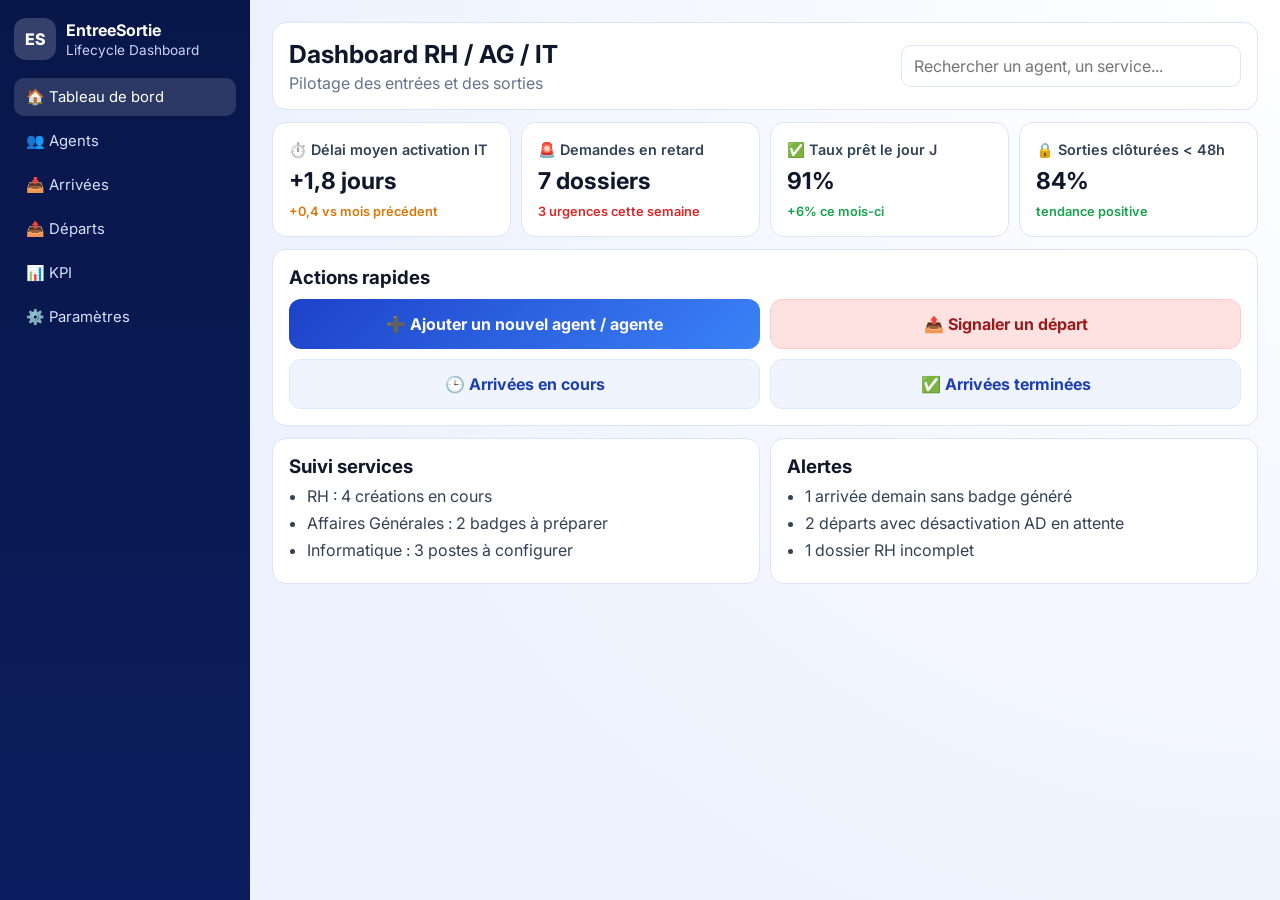
==== commit 885f1247: "fix: corriger le rendu buggé et compacter l'export print" ====
--- a/index.html
+++ b/index.html
@@ -11,189 +11,11 @@
   </head>
   <body>
     <div class="app-shell">
-    <div class="app">
-      <aside class="sidebar">
-        <div class="logo">ES</div>
-        <h2>EntreeSortie</h2>
-        <p>Lifecycle Dashboard</p>
-        <nav>
-          <a class="active" href="#">🏠 Tableau de bord</a>
-          <a href="#">👥 Agents</a>
-          <a href="#">📥 Arrivées</a>
-          <a href="#">📤 Départs</a>
-          <a href="#">⚙️ Paramètres</a>
-        </nav>
-      </aside>
-
-      <main class="content">
-        <header class="topbar card">
-          <div>
-            <h1>Dashboard RH / AG / IT</h1>
-            <span>Vue synthétique de l'onboarding / offboarding</span>
-    <title>EntreeSortie — Dashboard simple</title>
-    <link rel="stylesheet" href="styles.css" />
-  </head>
-  <body>
-    <main class="container">
-      <header class="header">
-        <h1>EntreeSortie — Arrivées / Départs</h1>
-        <p>Saisie simplifiée + suivi des demandes en cours</p>
-      </header>
-
-      <section class="stats-grid">
-        <article class="card stat">
-          <h2>Délai moyen activation IT</h2>
-          <p>+1,8 jours</p>
-        </article>
-        <article class="card stat">
-          <h2>Demandes en retard</h2>
-          <p>7 dossiers</p>
-        </article>
-        <article class="card stat">
-          <h2>Taux prêt le jour J</h2>
-          <p>91%</p>
-        </article>
-      </section>
-
-      <section class="card">
-        <h2>Nouvel arrivé</h2>
-        <p class="muted">Bloc élargi : informations RH de base (sans email).</p>
-
-        <form class="form-grid">
-          <label>Nom
-            <input type="text" placeholder="Nom" />
-          </label>
-
-          <label>Prénom
-            <input type="text" placeholder="Prénom" />
-          </label>
-
-          <label>Service
-            <input type="text" placeholder="Service (saisie libre)" />
-          </label>
-
-          <label>Manager
-            <input type="text" placeholder="Nom du manager" />
-          </label>
-
-          <label>Date d'arrivée
-            <input type="date" />
-          </label>
-
-          <label>Type de contrat
-            <select>
-              <option>Fonctionnaire</option>
-              <option>CDD</option>
-              <option>Stagiaire</option>
-              <option>Apprenti</option>
-              <option>CDI</option>
-              <option>Autre</option>
-            </select>
-          </label>
-
-          <label>Date de fin de contrat
-            <input type="date" />
-          </label>
-
-          <label>Site / Bureau
-            <input type="text" placeholder="Site - Bureau" />
-          </label>
-        </form>
-
-        <div class="actions">
-          <button class="btn">Enregistrer l'arrivée</button>
-        </div>
-      </section>
-
-      <section class="card">
-        <div class="card-head">
-          <h2>Arrivées en cours</h2>
-          <a href="#actions-services">Voir les actions par service</a>
-        </div>
-
-        <table>
-          <thead>
-            <tr>
-              <th>Agent</th>
-              <th>Service</th>
-              <th>Date arrivée</th>
-              <th>Contrat</th>
-              <th>Statut</th>
-              <th>Action</th>
-            </tr>
-          </thead>
-          <tbody>
-            <tr>
-              <td>Amine L.</td>
-              <td>Informatique</td>
-              <td>18/06/2026</td>
-              <td>CDD</td>
-              <td><span class="tag pending">En cours</span></td>
-              <td><a href="#actions-services">Ouvrir</a></td>
-            </tr>
-            <tr>
-              <td>Claire M.</td>
-              <td>RH</td>
-              <td>19/06/2026</td>
-              <td>Fonctionnaire</td>
-              <td><span class="tag late">En retard</span></td>
-              <td><a href="#actions-services">Ouvrir</a></td>
-            </tr>
-          </tbody>
-        </table>
-      </section>
-
-      <section class="card" id="actions-services">
-        <h2>Actions à réaliser par service</h2>
-
-        <div class="service-grid">
-          <article>
-            <h3>RH</h3>
-            <ul>
-              <li>Créer le dossier RH</li>
-              <li>Renseigner l'email professionnel (étape 2)</li>
-              <li>Valider le type de contrat et la date de fin</li>
-            </ul>
-          </article>
-
-          <article>
-            <h3>Affaires Générales</h3>
-            <ul>
-              <li>Préparer bureau physique</li>
-              <li>Préparer badge d'accès</li>
-              <li>Préparer clé si nécessaire</li>
-            </ul>
-          </article>
-
-          <article>
-            <h3>Informatique</h3>
-            <ul>
-              <li>Créer le compte AD</li>
-              <li>Préparer machine et écrans</li>
-              <li>Attribuer droits applicatifs</li>
-            </ul>
-          </article>
-        </div>
-      </section>
-    </main>
-    <title>EntreeSortie V2 — Dashboard Premium</title>
-    <title>EntreeSortie - Lifecycle</title>
-    <link rel="preconnect" href="https://fonts.googleapis.com" />
-    <link rel="preconnect" href="https://fonts.gstatic.com" crossorigin />
-    <link
-      href="https://fonts.googleapis.com/css2?family=Inter:wght@400;500;600;700;800&display=swap"
-      rel="stylesheet"
-    />
-    <link rel="stylesheet" href="styles.css" />
-  </head>
-  <body>
-    <div class="layout">
       <aside class="sidebar">
         <div class="brand">
           <div class="brand-logo">ES</div>
           <div>
             <h2>EntreeSortie</h2>
-            <strong>EntreeSortie</strong>
             <p>Lifecycle Dashboard</p>
           </div>
         </div>
@@ -205,11 +27,6 @@
           <a href="#">📤 Départs</a>
           <a href="#">📊 KPI</a>
           <a href="#">⚙️ Paramètres</a>
-          <a href="#" class="menu-item active">🏠 Tableau de bord</a>
-          <a href="#" class="menu-item">👤 Agents</a>
-          <a href="#" class="menu-item">📥 Arrivées</a>
-          <a href="#" class="menu-item">📤 Départs</a>
-          <a href="#" class="menu-item">⚙️ Paramètres</a>
         </nav>
       </aside>
 
@@ -218,10 +35,6 @@
           <div>
             <h1>Dashboard RH / AG / IT</h1>
             <p>Pilotage des entrées et des sorties</p>
-        <header class="topbar card">
-          <div>
-            <h1>Dashboard RH / AG / IT</h1>
-            <p>Gestion des nouveaux entrants et des départs</p>
           </div>
           <input type="search" placeholder="Rechercher un agent, un service..." />
         </header>
@@ -274,465 +87,10 @@
               <li>1 arrivée demain sans badge généré</li>
               <li>2 départs avec désactivation AD en attente</li>
               <li>1 dossier RH incomplet</li>
-        <section class="kpis">
-          <article class="card"><h3>Délai activation IT</h3><strong>+1,8 jours</strong><small class="warn">+0,4 vs mois dernier</small></article>
-          <article class="card"><h3>Demandes en retard</h3><strong>7</strong><small class="danger">3 urgences</small></article>
-          <article class="card"><h3>Taux prêt jour J</h3><strong>91%</strong><small class="ok">+6% ce mois-ci</small></article>
-          <article class="card"><h3>Sorties < 48h</h3><strong>84%</strong><small class="ok">tendance positive</small></article>
-        </section>
-
-        <section class="card quick-actions">
-          <h2>Actions rapides</h2>
-          <div class="buttons">
-            <button class="btn primary">➕ Ajouter un nouvel agent / agente</button>
-            <button class="btn danger">📤 Signaler un départ</button>
-            <button class="btn ghost">🕒 Arrivées en cours</button>
-            <button class="btn ghost">✅ Arrivées terminées</button>
-          </div>
-        </section>
-
-        <section class="infos">
-          <article class="card">
-            <h2>Suivi services</h2>
-            <ul>
-              <li>RH : 4 créations en cours</li>
-              <li>AG : 2 badges à préparer</li>
-              <li>IT : 3 postes à configurer</li>
-            </ul>
-          </article>
-          <article class="card">
-            <h2>Alertes</h2>
-            <ul>
-              <li>1 arrivée demain sans badge</li>
-              <li>2 départs avec désactivation AD en attente</li>
-              <li>1 dossier RH incomplet</li>
-          <article class="card kpi">
-            <h2>Délai moyen activation IT</h2>
-            <p>+1,8 jours</p>
-            <span class="warn">+0,4 jour vs mois précédent</span>
-          </article>
-          <article class="card kpi">
-            <h2>Demandes en retard</h2>
-            <p>7</p>
-            <span class="danger">3 dossiers critiques</span>
-          </article>
-          <article class="card kpi">
-            <h2>Taux prêt le jour J</h2>
-            <p>91%</p>
-            <span class="ok">+6% ce mois-ci</span>
-          </article>
-          <article class="card kpi">
-            <h2>Sorties clôturées &lt; 48h</h2>
-            <p>84%</p>
-            <span class="ok">Objectif presque atteint</span>
-          </article>
-        </section>
-
-        <section class="card actions-zone">
-          <h2>Actions rapides</h2>
-          <p>Base simple demandée : créez ou suivez vos flux en 1 clic.</p>
-          <div class="actions-grid">
-            <button class="action-btn primary">➕ Ajouter un nouvel agent / agente</button>
-            <button class="action-btn secondary">📤 Signaler un départ</button>
-            <button class="action-btn neutral">🕒 Arrivées en cours</button>
-            <button class="action-btn neutral">✅ Arrivées terminées</button>
-          </div>
-        </section>
-
-        <section class="bottom-grid">
-          <article class="card">
-            <h3>Suivi par service</h3>
-            <ul>
-              <li>RH : 4 dossiers à traiter aujourd'hui</li>
-              <li>Affaires Générales : 2 badges en attente</li>
-              <li>Informatique : 3 postes à préparer</li>
-            </ul>
-          </article>
-
-          <article class="card">
-            <h3>Alertes</h3>
-            <ul>
-              <li>1 arrivée prévue demain sans badge généré.</li>
-              <li>2 départs attendent la désactivation AD.</li>
-              <li>1 dossier incomplet côté RH.</li>
-    <div class="app-shell">
-      <aside class="sidebar">
-        <div class="brand-block">
-          <div class="brand-logo">ES</div>
-          <div>
-            <strong>EntreeSortie</strong>
-            <p>Lifecycle Console</p>
-          </div>
-        </div>
-
-        <nav class="nav">
-          <button class="nav-item active" data-view="arrivee">Enregistrer un nouvel arrivé</button>
-          <button class="nav-item" data-view="depart">Enregistrer le départ d'un agent</button>
-          <button class="nav-item" data-view="encours">Voir les créations en cours</button>
-          <button class="nav-item" data-view="historique">Voir l'historique</button>
-        <div class="brand">ES</div>
-        <nav>
-          <a class="nav-item active" href="#">Dashboard</a>
-          <a class="nav-item" href="#">Nouveau entrant</a>
-          <a class="nav-item" href="#">Nouveau sortant</a>
-          <a class="nav-item" href="#">Départs</a>
-          <a class="nav-item" href="#">Paramètres</a>
-        </nav>
-      </aside>
-
-      <main class="main-content">
-        <header class="topbar">
-          <div>
-            <h1>Dashboard RH / AG / IT</h1>
-            <p>Pilotage des entrées / sorties avec suivi des délais</p>
-          </div>
-          <div class="top-actions">
-            <input type="search" placeholder="Rechercher un agent, un service..." />
-            <button class="btn btn-secondary">Exporter CSV</button>
-            <button class="btn btn-primary">Créer une demande</button>
-          </div>
-        </header>
-
-        <section class="quick-stats">
-          <article class="kpi-card">
-            <h3>Délai moyen activation IT</h3>
-            <p class="kpi">+1,8 jours</p>
-            <span class="trend warning">+0,4 jour vs mois précédent</span>
-          </article>
-          <article class="kpi-card">
-            <h3>Demandes en retard</h3>
-            <p class="kpi">7</p>
-            <span class="trend danger">3 arrivées impactées cette semaine</span>
-          </article>
-          <article class="kpi-card">
-            <h3>Taux prêt le jour J</h3>
-            <p class="kpi">91%</p>
-            <span class="trend success">+6% grâce aux checklists</span>
-          </article>
-          <article class="kpi-card">
-            <h3>Sorties clôturées < 48h</h3>
-            <p class="kpi">84%</p>
-            <span class="trend success">Conforme à l'objectif sécurité</span>
-          </article>
-        </section>
-
-        <section class="view active" id="arrivee">
-          <div class="panel-grid">
-            <article class="card">
-              <h2>Nouvel arrivé</h2>
-              <p class="muted">Créer une demande d'onboarding complète.</p>
-              <form class="form-grid">
-                <label>Nom complet<input type="text" placeholder="Nom Prénom" /></label>
-                <label>Email pro<input type="email" placeholder="prenom.nom@entreprise.fr" /></label>
-                <label>Manager<input type="text" placeholder="Nom du manager" /></label>
-                <label>Date d'arrivée<input type="date" /></label>
-                <label>Service
-                  <select>
-                    <option>Informatique</option><option>RH</option><option>Affaires Générales</option>
-                  </select>
-                </label>
-                <label>Site / bureau<input type="text" placeholder="Site A - Bureau 2.14" /></label>
-              </form>
-            </article>
-
-            <article class="card">
-              <h2>Checklist automatique</h2>
-              <ul class="checklist">
-                <li><input type="checkbox" checked /> RH : création dossier salarié</li>
-                <li><input type="checkbox" /> AG : badge + clé + poste physique</li>
-                <li><input type="checkbox" /> IT : compte AD + poste + droits applicatifs</li>
-                <li><input type="checkbox" /> Validation manager avant J-3</li>
-              </ul>
-              <button class="btn btn-primary full">Enregistrer l'arrivée</button>
-            </article>
-          </div>
-        </section>
-
-        <section class="view" id="depart">
-          <div class="panel-grid single">
-            <article class="card">
-              <h2>Départ d'un agent</h2>
-              <p class="muted">Planifier la sortie et sécuriser la restitution des accès.</p>
-              <form class="form-grid">
-                <label>Nom agent<input type="text" placeholder="Nom Prénom" /></label>
-                <label>Date de départ<input type="date" /></label>
-                <label>Motif
-                  <select><option>Fin de contrat</option><option>Mutation</option><option>Démission</option></select>
-                </label>
-                <label>Manager référent<input type="text" placeholder="Nom du manager" /></label>
-              </form>
-              <div class="tag-row">
-                <span class="tag">Désactivation AD J+0</span>
-                <span class="tag">Collecte matériel J+1</span>
-                <span class="tag">Clôture RH J+2</span>
-              </div>
-              <button class="btn btn-primary">Enregistrer le départ</button>
-            </article>
-          </div>
-        </section>
-
-        <section class="view" id="encours">
-          <article class="card">
-            <h2>Créations en cours</h2>
-            <table>
-              <thead><tr><th>Agent</th><th>Type</th><th>Service bloquant</th><th>Retard</th><th>Statut</th></tr></thead>
-              <tbody>
-                <tr><td>Amine L.</td><td>Arrivée</td><td>IT</td><td>+2 jours</td><td><span class="badge progress">In progress</span></td></tr>
-                <tr><td>Claire M.</td><td>Arrivée</td><td>AG</td><td>+1 jour</td><td><span class="badge pending">Pending</span></td></tr>
-                <tr><td>Nadia R.</td><td>Départ</td><td>RH</td><td>0</td><td><span class="badge done">Done</span></td></tr>
-              </tbody>
-            </table>
-          </article>
-        </section>
-
-        <section class="view" id="historique">
-          <article class="card">
-            <h2>Historique des demandes</h2>
-            <ul class="history">
-              <li><strong>12/06</strong> — Arrivée validée pour Tere Merice (IT prêt en 24h)</li>
-              <li><strong>10/06</strong> — Départ clôturé pour Seir Dianch (accès coupés en 6h)</li>
-              <li><strong>08/06</strong> — Arrivée Satke Mah (retard badge +1 jour)</li>
-              <li><strong>05/06</strong> — Départ Noura B. (process complet en 36h)</li>
             </ul>
           </article>
         </section>
       </main>
     </div>
-
-    <script src="app.js"></script>
-          <h1>Employee Lifecycle Management</h1>
-          <div class="top-actions">
-            <input type="search" placeholder="Rechercher un collaborateur" />
-            <button class="btn btn-secondary">Ajouter entrant</button>
-            <button class="btn btn-primary">Ajouter sortant</button>
-          </div>
-        </header>
-
-        <section class="grid-two">
-          <article class="card">
-            <h2>Détails collaborateur</h2>
-            <form class="employee-form">
-              <label>
-                Nom
-                <input type="text" placeholder="Nom et prénom" />
-              </label>
-              <label>
-                Email
-                <input type="email" placeholder="nom@entreprise.fr" />
-              </label>
-              <label>
-                Service
-                <select>
-                  <option>Ressources Humaines</option>
-                  <option>Affaires Générales</option>
-                  <option>Informatique</option>
-                </select>
-              </label>
-              <label>
-                Bureau
-                <input type="text" placeholder="Bâtiment / étage / bureau" />
-              </label>
-              <label>
-                Date d'arrivée
-                <input type="date" />
-              </label>
-              <label>
-                Date de départ
-                <input type="date" />
-              </label>
-            </form>
-          </article>
-
-          <article class="card">
-            <div class="card-head">
-              <h2>Tâches Onboarding / Offboarding</h2>
-              <div class="tabs">
-                <button class="tab active">Onboarding</button>
-                <button class="tab">Départ</button>
-              </div>
-            </div>
-
-            <div class="task-group">
-              <h3>IT</h3>
-              <ul>
-                <li>
-                  <span>Créer le compte AD</span>
-                  <span class="badge pending">Pending</span>
-                </li>
-                <li>
-                  <span>Préparer le poste et l'écran</span>
-                  <span class="badge progress">In progress</span>
-                </li>
-                <li>
-                  <span>Configurer les accès applicatifs</span>
-                  <span class="badge done">Done</span>
-                </li>
-              </ul>
-            </div>
-
-            <div class="task-group">
-              <h3>Affaires Générales</h3>
-              <ul>
-                <li>
-                  <span>Préparer bureau et mobilier</span>
-                  <span class="badge progress">In progress</span>
-                </li>
-                <li>
-                  <span>Badge + clé d'accès</span>
-                  <span class="badge pending">Pending</span>
-                </li>
-              </ul>
-            </div>
-
-            <div class="task-group">
-              <h3>RH</h3>
-              <ul>
-                <li>
-                  <span>Créer dossier dans les outils RH</span>
-                  <span class="badge done">Done</span>
-                </li>
-                <li>
-                  <span>Valider date d'arrivée contractuelle</span>
-                  <span class="badge pending">Pending</span>
-                </li>
-              </ul>
-            </div>
-          </article>
-        </section>
-
-        <section class="dashboard">
-          <h2>Suivi d'avancement</h2>
-          <div class="stats-grid">
-            <article class="mini-card">
-              <h4>Tere Merice</h4>
-              <p>Service IT</p>
-              <div class="progressbar"><span style="width: 74%"></span></div>
-              <small>74% des tâches terminées</small>
-            </article>
-            <article class="mini-card">
-              <h4>Seir Dianch</h4>
-              <p>Service AG</p>
-              <div class="progressbar"><span style="width: 58%"></span></div>
-              <small>58% des tâches terminées</small>
-            </article>
-            <article class="mini-card">
-              <h4>Satke Mah</h4>
-              <p>Service RH</p>
-              <div class="progressbar"><span style="width: 92%"></span></div>
-              <small>92% des tâches terminées</small>
-            </article>
-          </div>
-        </section>
-      </main>
-    </div>
-    <title>EntreeSortie — Étape 1</title>
-    <link rel="stylesheet" href="styles.css?v=8" />
-  </head>
-  <body>
-    <main class="page">
-      <section class="saved saved-priority" aria-labelledby="active-title">
-        <div class="saved-head">
-          <h2 id="active-title">Arrivées à traiter (en cours)</h2>
-          <button id="clear-storage" type="button" class="secondary">Vider la liste</button>
-        </div>
-
-        <div class="table-wrap">
-          <table>
-            <thead>
-              <tr>
-                <th>Agent</th>
-                <th>Service</th>
-                <th>Date arrivée</th>
-                <th>Date départ</th>
-                <th>Terminer l'arrivée</th>
-                <th>Action</th>
-              </tr>
-            </thead>
-            <tbody id="saved-body-active"></tbody>
-          </table>
-        </div>
-      </section>
-
-      <form id="declaration-form" class="form-layout">
-        <input type="hidden" id="editingId" name="editingId" />
-
-        <fieldset class="stage stage-1">
-          <legend>Étape 1</legend>
-
-          <h2>Réservé SRH</h2>
-          <label>Nom
-            <input name="lastName" required />
-            <small>Nom de l'agent</small>
-          </label>
-          <label>Prénom
-            <input name="firstName" required />
-            <small>Prénom de l'agent</small>
-          </label>
-          <label>Email
-            <input name="email" type="email" required />
-            <small>L'adresse e-mail de l'agent</small>
-          </label>
-          <label>Service
-            <input name="department" required />
-            <small>Le service d'affectation de l'agent</small>
-          </label>
-          <label>Date arrivée
-            <input name="arrivalDate" type="date" required />
-            <small>Date d'arrivée prévue de l'agent</small>
-          </label>
-          <div class="departure-row">
-            <label>Date départ
-              <input name="departureDate" id="departureDate" type="date" />
-              <small>Date de départ prévue de l'agent</small>
-            </label>
-            <label class="check-inline">
-              <input type="checkbox" id="noDepartureDate" name="noDepartureDate" />
-              <span>Pas de date de fin</span>
-            </label>
-          </div>
-
-          <h2>Réservé CDS</h2>
-          <label>Bureau
-            <input name="office" />
-            <small>Le bureau de l'agent</small>
-          </label>
-          <label>Pôle
-            <input name="team" />
-            <small>Pôle dans le service</small>
-          </label>
-          <label>Fonction
-            <input name="role" />
-            <small>Responsable, adjoint, etc.</small>
-          </label>
-        </fieldset>
-
-        <div class="actions">
-          <button type="submit" id="submit-btn">Enregistrer</button>
-          <button type="button" id="cancel-edit" class="secondary hidden">Annuler la reprise</button>
-        </div>
-        <p id="form-feedback" class="feedback" aria-live="polite"></p>
-      </form>
-
-      <section class="saved" aria-labelledby="done-title">
-        <h3 id="done-title" class="list-title done">Historique des arrivées terminées</h3>
-        <div class="table-wrap">
-          <table>
-            <thead>
-              <tr>
-                <th>Agent</th>
-                <th>Service</th>
-                <th>Date arrivée</th>
-                <th>Date départ</th>
-                <th>Terminer l'arrivée</th>
-                <th>Action</th>
-              </tr>
-            </thead>
-            <tbody id="saved-body-done"></tbody>
-          </table>
-        </div>
-      </section>
-    </main>
-
-    <script src="app.js?v=8"></script>
   </body>
 </html>
--- a/styles.css
+++ b/styles.css
@@ -4,23 +4,7 @@
   --line: #dce4f8;
   --ink: #0f172a;
   --muted: #64748b;
-* { box-sizing: border-box; }
-html, body { margin: 0; padding: 0; }
-body {
-  font-family: Inter, Arial, sans-serif;
-  background: #eef3ff;
-  color: #0f172a;
-}
-
-.app {
-:root {
-  --bg: #eef3ff;
-  --surface: #ffffff;
-  --ink: #101828;
-  --muted: #667085;
-  --line: #dfe6f7;
   --blue-900: #0b1d5e;
-  --blue-700: #1f4ed8;
   --blue-500: #3b82f6;
   --green: #16a34a;
   --orange: #d97706;
@@ -36,44 +20,6 @@
 }
 
 .app-shell {
-  --orange: #f59e0b;
-  --red: #dc2626;
-  --bg: #f4f7ff;
-  --surface: #ffffff;
-  --ink: #101828;
-  --muted: #667085;
-  --line: #e6eaf5;
-  --brand: #0a1c64;
-  --brand-2: #2450ff;
-  --success: #16a34a;
-  --warning: #f59e0b;
-  --danger: #e11d48;
-}
-
-* { box-sizing: border-box; }
-  --bg: #f3f5fb;
-  --surface: #ffffff;
-  --ink: #111827;
-  --muted: #6b7280;
-  --brand: #0b1d5e;
-  --brand-2: #2450ff;
-  --line: #e6e9f2;
-  --success: #20b26b;
-  --warning: #f59e0b;
-}
-
-* {
-  box-sizing: border-box;
-}
-
-body {
-  margin: 0;
-  font-family: "Inter", sans-serif;
-  background: radial-gradient(circle at top right, #ffffff 0%, var(--bg) 60%);
-  color: var(--ink);
-}
-
-.layout {
   min-height: 100vh;
   display: grid;
   grid-template-columns: 250px 1fr;
@@ -83,32 +29,6 @@
   background: linear-gradient(180deg, #081749, var(--blue-900));
   color: #fff;
   padding: 18px 14px;
-}
-  background: linear-gradient(180deg, #091a57, #0d277e);
-  color: #fff;
-  padding: 18px 14px;
-}
-.logo {
-  width: 42px; height: 42px; border-radius: 12px;
-  display: grid; place-items: center;
-  background: rgba(255,255,255,.2); font-weight: 800;
-}
-.sidebar h2 { margin: 10px 0 0; font-size: 1rem; }
-.sidebar p { margin: 4px 0 16px; color: #c8d4ff; font-size: .85rem; }
-.sidebar nav { display: grid; gap: 8px; }
-.sidebar a {
-  color: #d6e0ff; text-decoration: none; padding: 10px 12px;
-  border-radius: 10px; font-size: .92rem;
-}
-.sidebar a.active, .sidebar a:hover { background: rgba(255,255,255,.14); color: #fff; }
-
-.content { padding: 22px; }
-.card {
-  background: #fff;
-  border: 1px solid #dbe3f5;
-  padding: 18px 14px;
-  background: linear-gradient(180deg, #081748, var(--blue-900));
-  color: #fff;
 }
 
 .brand {
@@ -121,8 +41,6 @@
 .brand-logo {
   width: 42px;
   height: 42px;
-  width: 44px;
-  height: 44px;
   border-radius: 12px;
   background: rgba(255, 255, 255, 0.18);
   display: grid;
@@ -143,215 +61,24 @@
 }
 .menu a:hover,
 .menu a.active {
-.brand p {
-  margin: 2px 0 0;
-  color: #bfd0ff;
-  font-size: 0.82rem;
-}
-
-.menu {
-  display: grid;
-  gap: 6px;
-}
-
-.menu-item {
-  color: #d2dcff;
-  text-decoration: none;
-  padding: 10px 12px;
-  border-radius: 10px;
-  font-size: 0.94rem;
-}
-
-.menu-item:hover,
-.menu-item.active {
-  font-family: Arial, sans-serif;
-  background: #eef2f7;
-  color: #1a1a1a;
-}
-
-.container {
-  max-width: 1200px;
-  margin: 0 auto;
-  padding: 16px;
-}
-
-.header h1 {
-  margin: 0;
-  font-size: 1.7rem;
-}
-
-.header p {
-  margin: 4px 0 16px;
-  color: #4b5563;
-}
-
-.stats-grid {
-  display: grid;
-  grid-template-columns: repeat(3, 1fr);
-  gap: 12px;
-}
-
-.card {
-  background: #fff;
-  border: 1px solid #d8dee9;
-  border-radius: 10px;
-  padding: 14px;
-  margin-bottom: 12px;
-}
-
-.stat h2 {
-  margin: 0;
-  font-size: 0.95rem;
-  color: #374151;
-}
-
-.stat p {
-  margin: 8px 0 0;
-  font-size: 1.4rem;
-  font-weight: 700;
-}
-
-h2 {
-  margin: 0 0 6px;
-}
-
-.muted {
-  margin: 0 0 12px;
-  color: #6b7280;
-}
-
-  font-family: "Inter", sans-serif;
-  color: var(--ink);
-  background: linear-gradient(160deg, #f7f9ff, #eef3ff);
-  background: radial-gradient(circle at top right, #ffffff, var(--bg) 40%);
-}
-
-.app-shell {
-  min-height: 100vh;
-  display: grid;
-  grid-template-columns: 280px 1fr;
-}
-
-.sidebar {
-  padding: 18px;
-  color: #fff;
-  background: linear-gradient(180deg, #071746, #0a1c64 60%, #0f2a8a);
-}
-
-.brand-block {
-  display: flex;
-  gap: 12px;
-  align-items: center;
-  margin-bottom: 20px;
-}
-
-.brand-logo {
-  width: 48px;
-  height: 48px;
-  border-radius: 14px;
-  display: grid;
-  place-items: center;
-  font-weight: 800;
-  background: rgba(255, 255, 255, 0.2);
-}
-
-.brand-block p { margin: 2px 0 0; font-size: .85rem; color: #bfd0ff; }
-
-.nav { display: grid; gap: 8px; }
-.nav-item {
-  text-align: left;
-  background: transparent;
-  color: #ced8ff;
-  border: 1px solid transparent;
-  border-radius: 12px;
-  padding: 12px;
-  cursor: pointer;
-  font: inherit;
-}
-
-.nav-item:hover, .nav-item.active {
-  background: rgba(255,255,255,.12);
-  color: #fff;
-  border-color: rgba(255,255,255,.2);
-}
-
-.main-content { padding: 22px; }
-
-.topbar {
-  border: 1px solid var(--line);
-  border-radius: 18px;
-  padding: 18px;
-  background: var(--surface);
-  display: flex;
-  justify-content: space-between;
-  gap: 16px;
-  align-items: center;
-}
-
-.topbar h1 { margin: 0; font-size: 1.55rem; }
-.topbar p { margin: 4px 0 0; color: var(--muted); }
-
-.top-actions { display: flex; gap: 8px; align-items: center; }
-  grid-template-columns: 230px 1fr;
-}
-
-.sidebar {
-  background: linear-gradient(180deg, #081748, var(--brand));
-  color: #fff;
-  padding: 18px 14px;
-}
-
-.brand {
-  width: 44px;
-  height: 44px;
-  border-radius: 12px;
-  background: rgba(255, 255, 255, 0.16);
-  display: grid;
-  place-items: center;
-  font-weight: 800;
-  margin-bottom: 18px;
-}
-
-.nav-item {
-  display: block;
-  color: #c8d2ff;
-  text-decoration: none;
-  padding: 11px 12px;
-  border-radius: 10px;
-  margin-bottom: 6px;
-  font-size: 0.95rem;
-}
-
-.nav-item:hover,
-.nav-item.active {
   color: #fff;
   background: rgba(255, 255, 255, 0.14);
 }
 
-.main { padding: 22px; }
+.main {
+  padding: 22px;
+  max-width: 1200px;
+  width: 100%;
+}
 
 .card {
   background: var(--surface);
   border: 1px solid var(--line);
-.main {
-  padding: 22px;
-}
-
-.card {
-  border: 1px solid var(--line);
-  background: var(--surface);
   border-radius: 14px;
   padding: 16px;
 }
 
 .topbar {
-  display: flex; justify-content: space-between; align-items: center; gap: 12px;
-}
-.topbar h1 { margin: 0; font-size: 1.6rem; }
-.topbar span { color: #667085; font-size: .95rem; }
-.topbar input {
-  width: 320px; padding: 10px 12px; border: 1px solid #dbe3f5;
-  border-radius: 10px; font: inherit;
   display: flex;
   justify-content: space-between;
   align-items: center;
@@ -362,37 +89,6 @@
 .topbar p { margin: 4px 0 0; color: var(--muted); }
 .topbar input {
   width: 340px;
-.main-content {
-  padding: 24px;
-}
-
-.topbar {
-  background: var(--surface);
-  border: 1px solid var(--line);
-  border-radius: 18px;
-  padding: 16px 18px;
-  display: flex;
-  justify-content: space-between;
-  align-items: center;
-  gap: 16px;
-  margin-bottom: 18px;
-}
-
-h1,
-h2,
-h3,
-h4,
-p {
-  margin: 0;
-}
-
-.topbar p {
-  color: var(--muted);
-  margin-top: 4px;
-}
-
-.topbar input {
-  width: 320px;
   border: 1px solid var(--line);
   border-radius: 10px;
   padding: 10px 12px;
@@ -402,28 +98,12 @@
 .kpi-grid {
   margin-top: 12px;
   display: grid;
-.kpis {
-  margin-top: 12px;
-  display: grid;
-  gap: 10px;
-  grid-template-columns: repeat(4, 1fr);
-}
-.kpis .card h3 { margin: 0; font-size: .9rem; color: #475467; font-weight: 600; }
-.kpis .card strong { display: block; margin: 8px 0 4px; font-size: 1.6rem; }
-.kpis .card small { font-weight: 600; font-size: .8rem; }
-.ok { color: #16a34a; }
-.warn { color: #d97706; }
-.danger { color: #dc2626; }
-
-.quick-actions { margin-top: 12px; }
-.quick-actions h2 { margin: 0 0 10px; }
-.buttons {
-  grid-template-columns: repeat(4, 1fr);
+  grid-template-columns: repeat(4, minmax(0, 1fr));
   gap: 10px;
 }
 
 .kpi span { font-size: .9rem; color: #334155; font-weight: 600; }
-.kpi strong { display: block; margin: 8px 0 5px; font-size: 1.55rem; }
+.kpi strong { display: block; margin: 8px 0 5px; font-size: 1.45rem; }
 .kpi small { font-weight: 600; font-size: .8rem; }
 .ok { color: var(--green); }
 .warn { color: var(--orange); }
@@ -432,47 +112,8 @@
 .quick-actions { margin-top: 12px; }
 .quick-actions h3 { margin: 0 0 10px; }
 .actions-grid {
-.kpi h2 {
-  font-size: 0.9rem;
-  color: #475467;
-}
-
-.kpi p {
-  margin: 9px 0 5px;
-  font-size: 1.65rem;
-  font-weight: 800;
-}
-
-.kpi span {
-  font-size: 0.78rem;
-  font-weight: 600;
-}
-
-.ok {
-  color: var(--green);
-}
-
-.warn {
-  color: var(--orange);
-}
-
-.danger {
-  color: var(--red);
-}
-
-.actions-zone {
-  margin-top: 12px;
-}
-
-.actions-zone p {
-  color: var(--muted);
-  margin-top: 5px;
-}
-
-.actions-grid {
-  margin-top: 12px;
   display: grid;
-  grid-template-columns: repeat(2, 1fr);
+  grid-template-columns: repeat(2, minmax(0, 1fr));
   gap: 10px;
 }
 
@@ -480,20 +121,6 @@
   border-radius: 12px;
   padding: 14px;
   border: none;
-.btn {
-  border: none; border-radius: 12px; padding: 14px;
-  font: inherit; font-weight: 700; cursor: pointer;
-}
-.btn.primary { background: linear-gradient(135deg, #1e40af, #3b82f6); color: #fff; }
-.btn.danger { background: #fee2e2; color: #991b1b; border: 1px solid #fecaca; }
-.btn.ghost { background: #eef4ff; color: #1d4ed8; border: 1px solid #dbe6ff; }
-
-.infos {
-
-.action-btn {
-  border: none;
-  border-radius: 12px;
-  padding: 14px;
   font: inherit;
   font-weight: 700;
   cursor: pointer;
@@ -506,13 +133,6 @@
 
 .btn.danger {
   background: #fee2e2;
-.action-btn.primary {
-  background: linear-gradient(135deg, #1641dd, var(--blue-500));
-  color: #fff;
-}
-
-.action-btn.secondary {
-  background: #fef2f2;
   color: #991b1b;
   border: 1px solid #fecaca;
 }
@@ -526,7 +146,7 @@
 .info-grid {
   margin-top: 12px;
   display: grid;
-  grid-template-columns: repeat(2, 1fr);
+  grid-template-columns: repeat(2, minmax(0, 1fr));
   gap: 10px;
 }
 
@@ -537,6 +157,7 @@
 @media (max-width: 1100px) {
   .app-shell { grid-template-columns: 1fr; }
   .sidebar { display: none; }
+  .main { max-width: 100%; }
   .topbar { flex-direction: column; align-items: flex-start; }
   .topbar input { width: 100%; }
   .kpi-grid,
@@ -544,7 +165,7 @@
   .info-grid { grid-template-columns: 1fr; }
 }
 
-/* Rend l'export PDF/JPEG lisible et évite les blocs coupés */
+@page { size: A4 portrait; margin: 10mm; }
 @media print {
   body {
     background: #fff;
@@ -552,724 +173,20 @@
     print-color-adjust: exact;
   }
 
-.action-btn.neutral {
-  background: #eff4ff;
-  color: #1438a6;
-  border: 1px solid #dbe6ff;
-}
-
-.bottom-grid {
-  margin-top: 12px;
-  display: grid;
-  grid-template-columns: 1fr 1fr;
-  gap: 10px;
-}
-.infos h2 { margin: 0 0 8px; font-size: 1.05rem; }
-.infos ul { margin: 0; padding-left: 18px; color: #334155; }
-.infos li { margin-bottom: 7px; }
-
-@media (max-width: 1100px) {
-  .app { grid-template-columns: 1fr; }
-  .sidebar { display: none; }
-  .topbar { flex-direction: column; align-items: flex-start; }
-  .topbar input { width: 100%; }
-  .kpis, .buttons, .infos { grid-template-columns: 1fr; }
-
-.bottom-grid ul {
-  margin: 10px 0 0;
-  padding-left: 16px;
-  color: #344054;
-}
-
-.bottom-grid li {
-  margin-bottom: 8px;
-}
-
-@media (max-width: 1100px) {
-  .layout {
-.top-actions {
-  display: flex;
-  gap: 10px;
-  align-items: center;
-}
-
-input,
-select,
-button {
-  font: inherit;
-}
-
-.top-actions input {
-  width: 280px;
-  border: 1px solid var(--line);
-  border-radius: 10px;
-  padding: 10px 12px;
-}
-
-.btn {
-  border: none;
-  border-radius: 10px;
-  padding: 10px 14px;
-  font-weight: 600;
-  cursor: pointer;
-}
-.btn-primary { color:#fff; background: linear-gradient(135deg, #1942df, var(--brand-2)); }
-.btn-secondary { color: #1f3db9; background: #eaf0ff; }
-.btn.full { width: 100%; }
-
-.quick-stats {
-  margin-top: 14px;
-  display: grid;
-  gap: 12px;
-  grid-template-columns: repeat(4, 1fr);
-}
-
-.kpi-card {
-  background: var(--surface);
-  border: 1px solid var(--line);
-  border-radius: 14px;
-  padding: 14px;
-}
-.kpi-card h3 { margin: 0; font-size: .94rem; color: #344054; }
-.kpi { margin: 10px 0 6px; font-size: 1.7rem; font-weight: 800; }
-.trend { font-size: .82rem; font-weight: 600; }
-.trend.success { color: var(--success); }
-.trend.warning { color: var(--warning); }
-.trend.danger { color: var(--danger); }
-
-.view { display: none; margin-top: 14px; }
-.view.active { display: block; }
-
-.panel-grid {
-  display: grid;
-  grid-template-columns: 1.2fr .8fr;
-  gap: 12px;
-}
-.panel-grid.single { grid-template-columns: 1fr; }
-
-.card {
-  background: var(--surface);
-  border: 1px solid var(--line);
-  border-radius: 16px;
-  padding: 16px;
-}
-
-.card h2 { margin: 0 0 4px; }
-.muted { color: var(--muted); margin: 0 0 12px; }
-
-.form-grid {
-  display: grid;
-  grid-template-columns: repeat(2, 1fr);
-  gap: 10px;
-}
-
-label {
-  display: grid;
-  gap: 6px;
-  font-size: 0.92rem;
-}
-
-input,
-select {
-  padding: 9px;
-  border: 1px solid #cfd6e2;
-  border-radius: 8px;
-  font: inherit;
-}
-
-.actions {
-  margin-top: 12px;
-}
-
-.btn {
-  border: none;
-  border-radius: 8px;
-  padding: 10px 14px;
-  background: #1f4ed8;
-  color: #fff;
-  font-weight: 600;
-  cursor: pointer;
-}
-
-.form-grid label {
-  display: grid;
-  gap: 6px;
-  color: #475467;
-  font-size: .9rem;
-}
-input, select { font: inherit; }
-.form-grid input, .form-grid select {
-  border-radius: 10px;
-  border: none;
-  padding: 10px 14px;
-  cursor: pointer;
-  font-weight: 600;
-}
-
-.btn-secondary {
-  background: #edf1ff;
-  color: #1531a0;
-}
-
-.btn-primary {
-  background: linear-gradient(135deg, #1942df, var(--brand-2));
-  color: #fff;
-}
-
-.grid-two {
-  display: grid;
-  grid-template-columns: 1fr 1fr;
-  gap: 16px;
-}
-
-.card,
-.mini-card {
-  background: var(--surface);
-  border: 1px solid var(--line);
-  border-radius: 16px;
-}
-
-.card {
-  padding: 18px;
-}
-
-.employee-form {
-  display: grid;
-  gap: 10px;
-  margin-top: 14px;
-}
-
-.employee-form label {
-  display: grid;
-  gap: 6px;
-  color: var(--muted);
-  font-size: 0.92rem;
-}
-
-.employee-form input,
-.employee-form select {
-  border: 1px solid var(--line);
-  border-radius: 10px;
-  padding: 9px 10px;
-  background: #fcfdff;
-}
-
-.checklist { list-style: none; padding: 0; margin: 0 0 12px; display: grid; gap: 10px; }
-.checklist li {
-  display: flex;
-  align-items: center;
-  gap: 8px;
-  padding: 10px;
-  border-radius: 10px;
-  background: #f8faff;
-  border: 1px solid #e9efff;
-}
-
-.tag-row { display: flex; flex-wrap: wrap; gap: 8px; margin: 12px 0; }
-.tag {
-  font-size: .8rem;
-  color: #1531a0;
-  background: #eaf0ff;
-  border: 1px solid #dbe5ff;
-  border-radius: 999px;
-  padding: 5px 10px;
-}
-
-table { width: 100%; border-collapse: collapse; }
-th, td { text-align: left; padding: 10px; border-bottom: 1px solid var(--line); }
-th { color: #475467; font-weight: 600; }
-.card-head {
-  display: flex;
-  justify-content: space-between;
-  align-items: center;
-  margin-bottom: 8px;
-}
-
-a {
-  color: #1f4ed8;
-  text-decoration: none;
-}
-
-a:hover {
-  text-decoration: underline;
-}
-
-table {
-  width: 100%;
-  border-collapse: collapse;
-}
-
-th,
-td {
-  border-bottom: 1px solid #e5e7eb;
-  padding: 10px 6px;
-  text-align: left;
-  font-size: 0.92rem;
-}
-
-.tag {
-  padding: 3px 8px;
-  border-radius: 999px;
-  color: #fff;
-  font-size: 0.75rem;
-}
-
-.pending {
-  background: #2563eb;
-}
-
-.late {
-  background: #dc2626;
-}
-
-.service-grid {
-  margin-bottom: 10px;
-}
-
-.tabs {
-  display: flex;
-  border: 1px solid var(--line);
-  border-radius: 10px;
-  overflow: hidden;
-}
-
-.tab {
-  padding: 8px 12px;
-  border: none;
-  background: #fff;
-  color: #4b5563;
-}
-
-.tab.active {
-  background: #edf1ff;
-  color: #1531a0;
-  font-weight: 600;
-}
-
-.task-group {
-  border: 1px solid var(--line);
-  border-radius: 12px;
-  padding: 10px;
-  margin-top: 10px;
-}
-
-.task-group h3 {
-  font-size: 0.9rem;
-  color: #22338f;
-  margin-bottom: 8px;
-}
-
-.task-group ul {
-  list-style: none;
-  padding: 0;
-  margin: 0;
-  display: grid;
-  gap: 7px;
-}
-
-.task-group li {
-  display: flex;
-  justify-content: space-between;
-  align-items: center;
-  font-size: 0.92rem;
-  padding-bottom: 4px;
-}
-
-.badge {
-  display: inline-block;
-  border-radius: 999px;
-  color: #fff;
-  font-size: .74rem;
-  font-weight: 600;
-  padding: 4px 10px;
-}
-.pending { background: #8891a5; }
-.progress { background: #2450ff; }
-.done { background: var(--success); }
-
-.history { margin: 0; padding-left: 18px; display: grid; gap: 10px; }
-.history li { color: #344054; }
-
-@media (max-width: 1200px) {
-  .quick-stats { grid-template-columns: repeat(2, 1fr); }
-}
-
-@media (max-width: 980px) {
   .app-shell { grid-template-columns: 1fr; }
   .sidebar { display: none; }
-  .topbar { flex-direction: column; align-items: flex-start; }
-  .top-actions { width: 100%; flex-wrap: wrap; }
-  .top-actions input { width: 100%; }
-  .panel-grid, .form-grid { grid-template-columns: 1fr; }
-  .quick-stats { grid-template-columns: 1fr; }
-  padding: 4px 10px;
-  color: #fff;
-  font-size: 0.75rem;
-  font-weight: 600;
-}
+  .main { padding: 0; max-width: 100%; }
 
-.pending {
-  background: #8d93a6;
-}
+  .topbar input { display: none; }
 
-.progress {
-  background: #2450ff;
-}
+  /* Version export compacte: évite 6-7 pages et les coupures */
+  .kpi-grid { grid-template-columns: repeat(2, 1fr); }
+  .actions-grid { grid-template-columns: repeat(2, 1fr); }
+  .info-grid { grid-template-columns: 1fr; }
 
-.done {
-  background: var(--success);
-}
-
-.dashboard {
-  margin-top: 16px;
-}
-
-.stats-grid {
-  margin-top: 10px;
-  display: grid;
-  grid-template-columns: repeat(3, 1fr);
-  gap: 12px;
-}
-
-.service-grid h3 {
-  margin: 0 0 8px;
-}
-
-.service-grid ul {
-  margin: 0;
-  padding-left: 16px;
-}
-
-.service-grid li {
-  margin-bottom: 6px;
-}
-
-@media (max-width: 900px) {
-  .stats-grid,
-  .form-grid,
-  .service-grid {
-    grid-template-columns: 1fr;
-  }
-.mini-card {
-  padding: 14px;
-}
-
-.mini-card p {
-  color: var(--muted);
-  margin-top: 4px;
-  margin-bottom: 10px;
-}
-
-.progressbar {
-  height: 9px;
-  border-radius: 99px;
-  background: #e8ecf8;
-  overflow: hidden;
-  margin-bottom: 8px;
-}
-
-.progressbar span {
-  height: 100%;
-  background: linear-gradient(90deg, #1531a0, #2e6bff);
-  display: block;
-}
-
-small {
-  color: #4b5563;
-}
-
-@media (max-width: 1100px) {
-  .app-shell {
-    grid-template-columns: 1fr;
-  }
-
-  .sidebar {
-    display: none;
-  }
-
-  .main {
-    padding: 0;
-  }
-
-  .card,
-  .kpi,
-  .quick-actions,
-  .info-grid article {
+  .card {
     break-inside: avoid;
     page-break-inside: avoid;
+    margin-bottom: 6mm;
   }
-  .grid-two,
-  .stats-grid {
-    grid-template-columns: 1fr;
-  }
-
-  .topbar {
-    flex-direction: column;
-    align-items: flex-start;
-  }
-
-  .topbar input {
-    width: 100%;
-  }
-
-  .kpis,
-  .actions-grid,
-  .bottom-grid {
-    grid-template-columns: 1fr;
-  }
-  .top-actions {
-    width: 100%;
-    flex-wrap: wrap;
-  }
-
-  .top-actions input {
-    width: 100%;
-  }
-  --bg: #f3f4f6;
-  --text: #1f2937;
-  --line: #d1d5db;
-  --stage1: #1473b8;
-  --accent: #2563eb;
 }
-
-* { box-sizing: border-box; }
-
-body {
-  margin: 0;
-  background: radial-gradient(circle at top right, #eef6ff, var(--bg));
-  color: var(--text);
-  font-family: Arial, sans-serif;
-}
-
-.page {
-  max-width: 1080px;
-  margin: 1.2rem auto;
-  padding: 0 1rem 1.5rem;
-}
-
-.form-layout {
-  display: grid;
-  gap: 1rem;
-}
-
-.stage {
-  border: 4px solid var(--stage1);
-  background: #fff;
-  padding: 1rem;
-  display: grid;
-  gap: 0.55rem;
-  border-radius: 12px;
-}
-
-.stage legend {
-  margin: 0 auto;
-  font-size: 1.9rem;
-  font-weight: 700;
-  padding: 0 0.5rem;
-}
-
-.stage h2 {
-  margin: 0.25rem 0 0;
-  font-size: 1.2rem;
-  text-align: center;
-}
-
-label {
-  display: grid;
-  gap: 0.2rem;
-  font-size: 1rem;
-}
-
-input,
-select {
-  width: 100%;
-  border: 1px solid var(--line);
-  padding: 0.5rem 0.55rem;
-  font-size: 1rem;
-  border-radius: 8px;
-}
-
-input:disabled {
-  background: #e5e7eb;
-  color: #6b7280;
-  cursor: not-allowed;
-}
-
-small,
-.muted {
-  color: #4b5563;
-  font-size: 0.92rem;
-}
-
-.departure-row {
-  display: grid;
-  gap: 0.4rem;
-}
-
-.check-inline,
-.check-row {
-  display: inline-flex;
-  align-items: center;
-  gap: 0.4rem;
-}
-
-.check-inline input,
-.check-row input {
-  width: auto;
-}
-
-.actions {
-  display: flex;
-  gap: 0.6rem;
-  align-items: center;
-}
-
-button,
-.link-btn {
-  border: none;
-  background: var(--accent);
-  color: #fff;
-  border-radius: 10px;
-  padding: 0.55rem 0.9rem;
-  font-size: 0.9rem;
-  cursor: pointer;
-  text-decoration: none;
-  display: inline-block;
-}
-
-button.secondary {
-  background: #334155;
-}
-
-button.action-btn {
-  margin-right: 0.4rem;
-}
-
-.hidden {
-  display: none;
-}
-
-.feedback {
-  margin: 0;
-  min-height: 1.25rem;
-  color: #14532d;
-}
-
-.saved {
-  margin-top: 1rem;
-  background: #fff;
-  border: 1px solid var(--line);
-  border-radius: 12px;
-  padding: 0.95rem;
-  box-shadow: 0 6px 20px rgba(37, 99, 235, 0.08);
-}
-
-.hero-panel {
-  background: linear-gradient(165deg, #ffffff, #f8fbff);
-}
-
-.saved-head {
-  display: flex;
-  justify-content: space-between;
-  align-items: center;
-  gap: 0.8rem;
-}
-
-.saved h2,
-.saved h1 {
-  margin: 0;
-  font-size: 1.1rem;
-}
-
-
-.list-title {
-  margin: 0.9rem 0 0.35rem;
-  font-size: 1rem;
-  color: #0f172a;
-}
-
-.list-title.done {
-  margin-top: 1.2rem;
-  color: #475569;
-}
-
-.stats {
-  margin-top: 0.8rem;
-  display: flex;
-  gap: 0.55rem;
-  flex-wrap: wrap;
-}
-
-.pill {
-  background: #dbeafe;
-  color: #1e3a8a;
-  border-radius: 999px;
-  padding: 0.3rem 0.65rem;
-  font-size: 0.85rem;
-  font-weight: 600;
-}
-
-.filters {
-  margin-top: 0.85rem;
-  display: grid;
-  gap: 0.55rem;
-  grid-template-columns: repeat(auto-fit, minmax(180px, 1fr));
-}
-
-.category {
-  border: 1px solid var(--line);
-  border-radius: 10px;
-  overflow: hidden;
-  margin-top: 0.65rem;
-}
-
-.category summary {
-  list-style: none;
-  cursor: pointer;
-  display: flex;
-  justify-content: space-between;
-  align-items: center;
-  padding: 0.65rem 0.8rem;
-  background: #eff6ff;
-  font-weight: 600;
-}
-
-.category summary::-webkit-details-marker {
-  display: none;
-}
-
-.category-count {
-  font-size: 0.85rem;
-  color: #1d4ed8;
-}
-
-.table-wrap {
-  overflow-x: auto;
-  margin-top: 0.65rem;
-}
-
-table {
-  width: 100%;
-  border-collapse: collapse;
-}
-
-th, td {
-  border-bottom: 1px solid var(--line);
-  padding: 0.45rem;
-  text-align: left;
-  vertical-align: top;
-}
-
-
-.saved-priority {
-  margin-top: 0;
-  border: 2px solid #93c5fd;
-}
-
-.saved-priority .list-title {
-  color: #0b3b7a;
-}
-
-.form-layout {
-  margin-top: 1rem;
-}
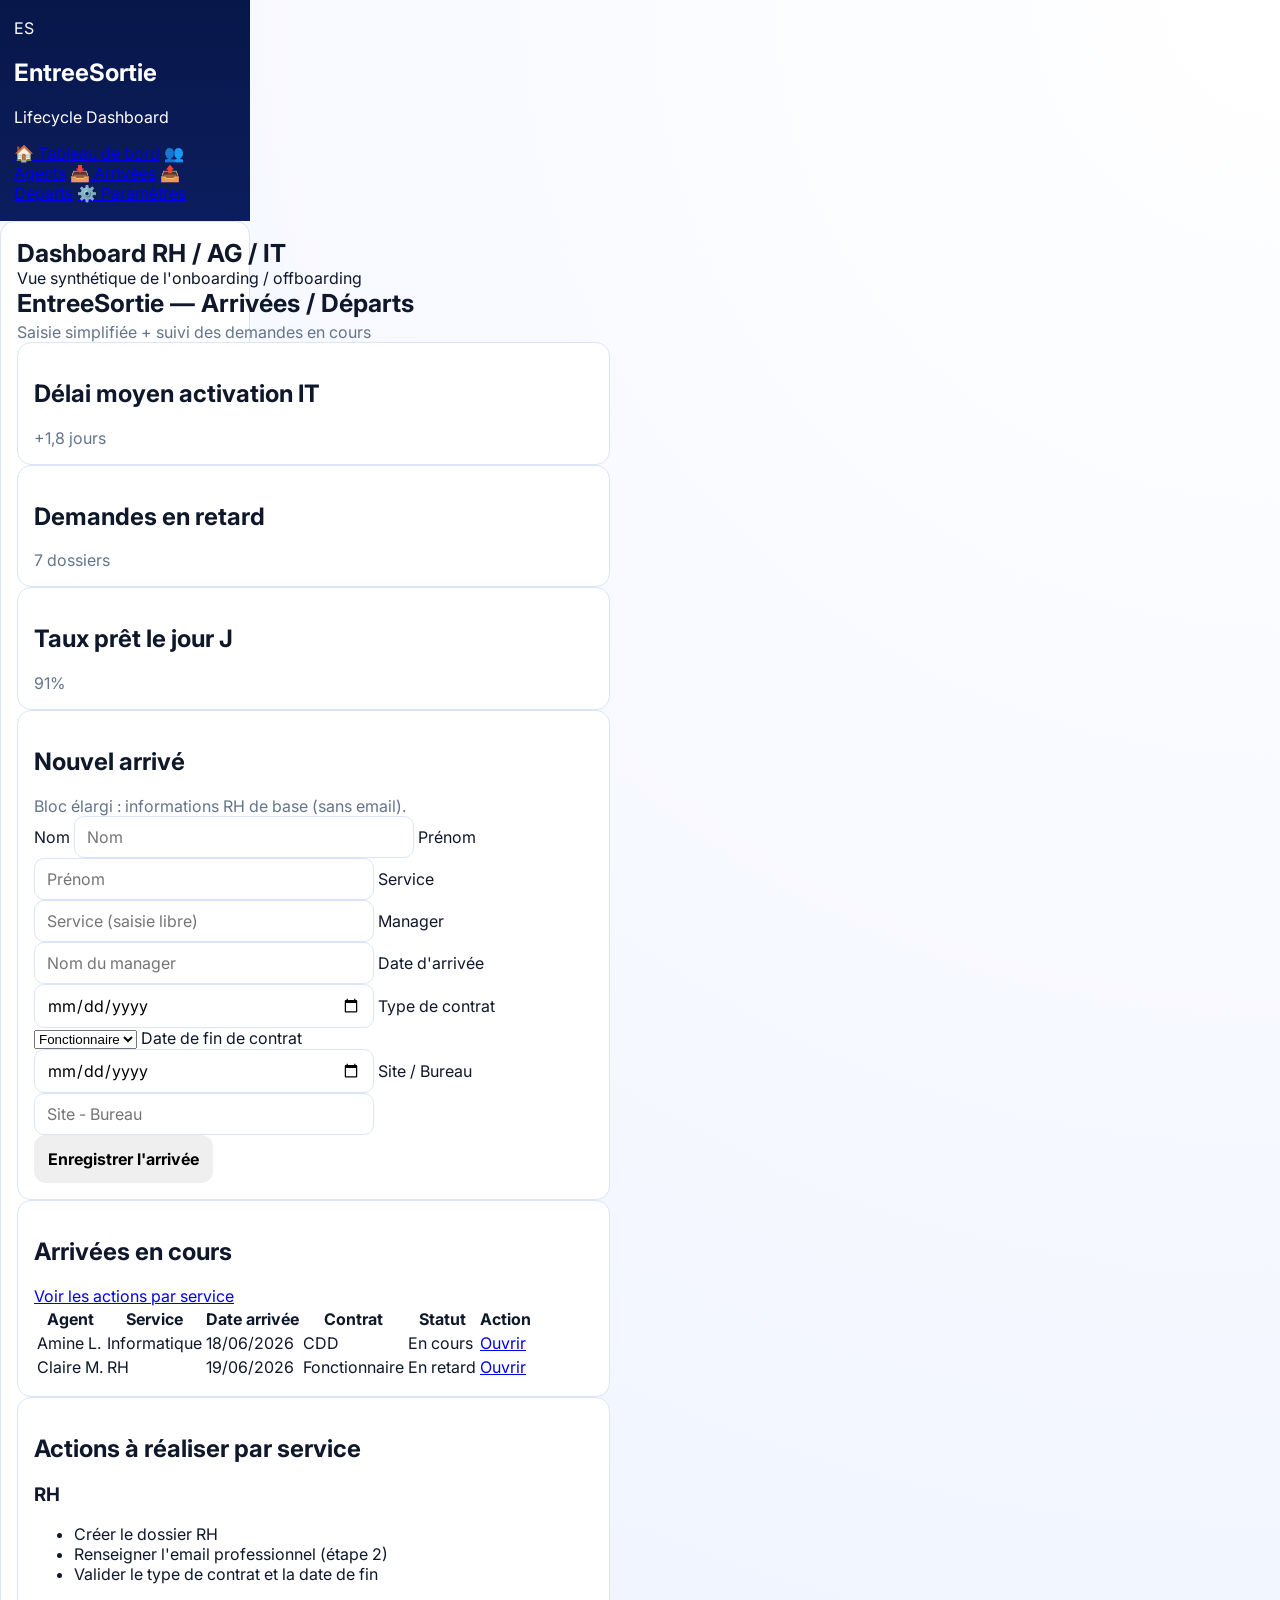
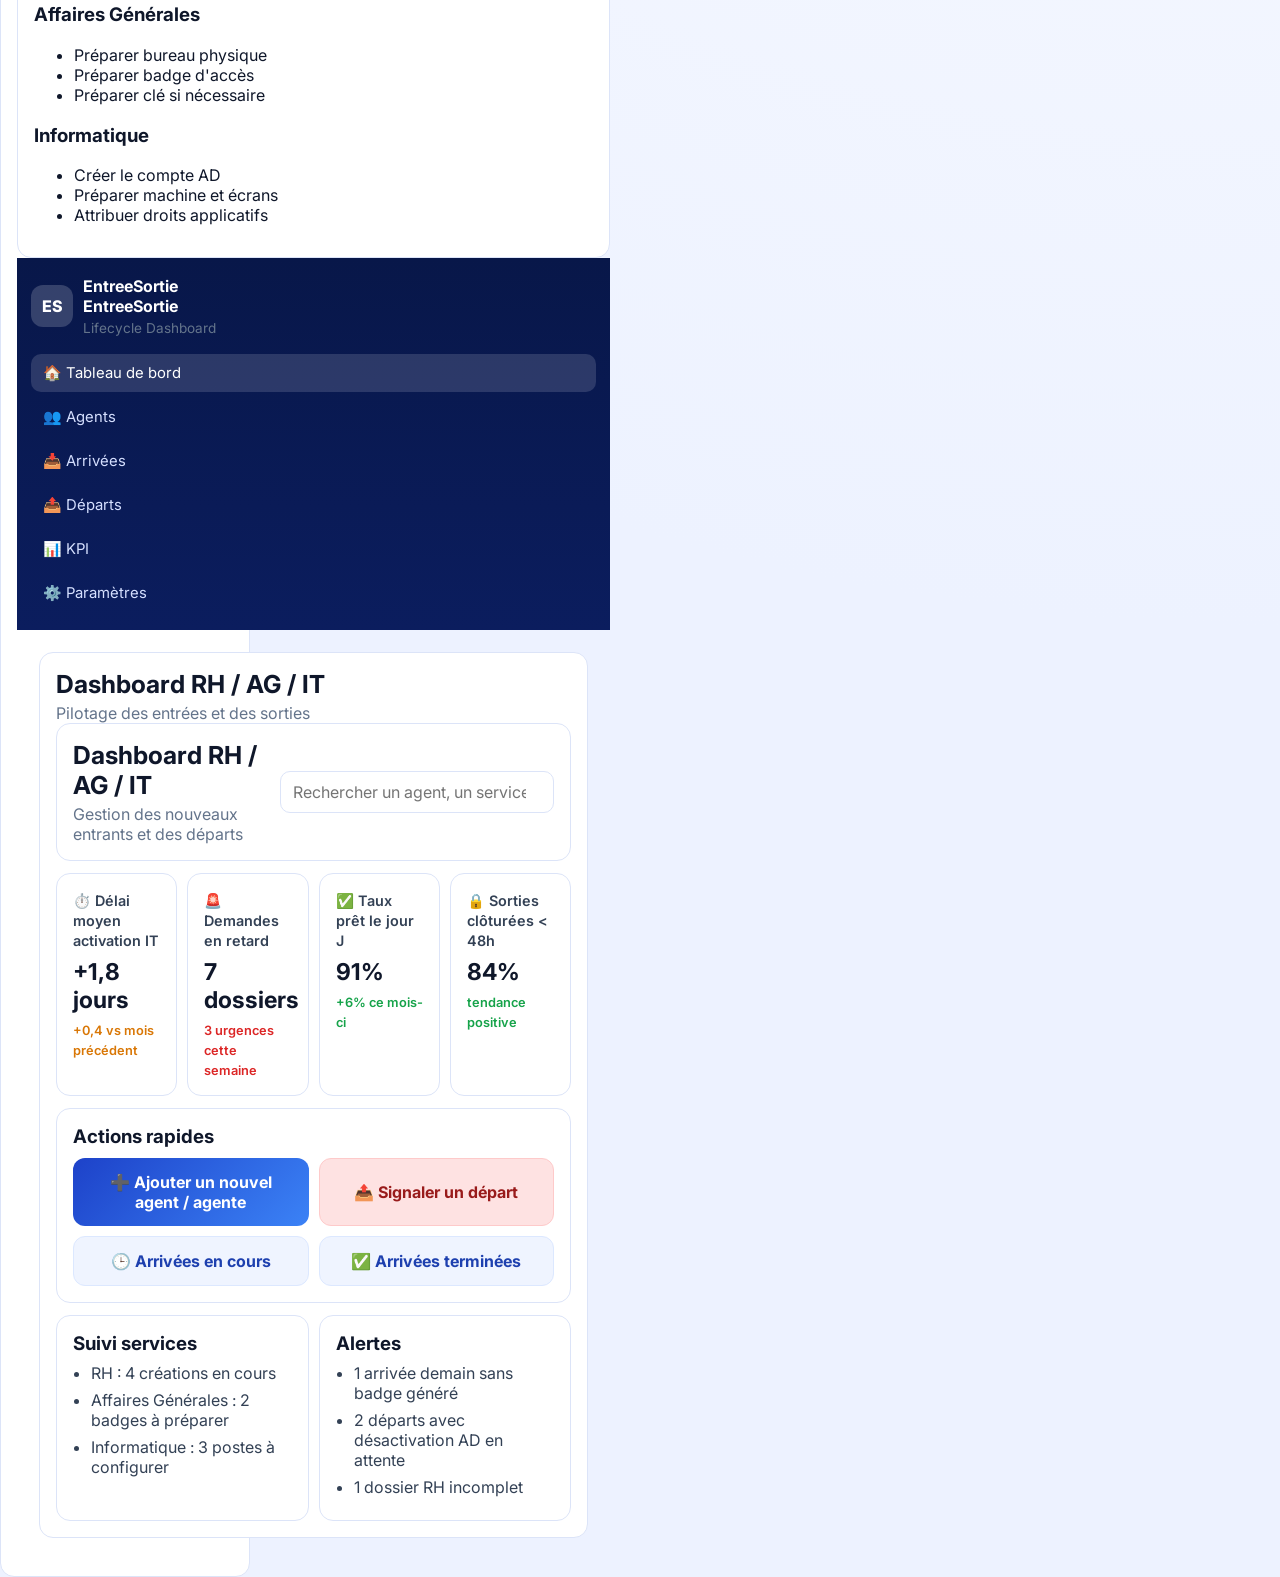
==== commit 006e57e5: "Merge branch 'main' into codex/create-readme.md-for-onboarding-system-ctlddd" ====
--- a/index.html
+++ b/index.html
@@ -11,11 +11,189 @@
   </head>
   <body>
     <div class="app-shell">
+    <div class="app">
+      <aside class="sidebar">
+        <div class="logo">ES</div>
+        <h2>EntreeSortie</h2>
+        <p>Lifecycle Dashboard</p>
+        <nav>
+          <a class="active" href="#">🏠 Tableau de bord</a>
+          <a href="#">👥 Agents</a>
+          <a href="#">📥 Arrivées</a>
+          <a href="#">📤 Départs</a>
+          <a href="#">⚙️ Paramètres</a>
+        </nav>
+      </aside>
+
+      <main class="content">
+        <header class="topbar card">
+          <div>
+            <h1>Dashboard RH / AG / IT</h1>
+            <span>Vue synthétique de l'onboarding / offboarding</span>
+    <title>EntreeSortie — Dashboard simple</title>
+    <link rel="stylesheet" href="styles.css" />
+  </head>
+  <body>
+    <main class="container">
+      <header class="header">
+        <h1>EntreeSortie — Arrivées / Départs</h1>
+        <p>Saisie simplifiée + suivi des demandes en cours</p>
+      </header>
+
+      <section class="stats-grid">
+        <article class="card stat">
+          <h2>Délai moyen activation IT</h2>
+          <p>+1,8 jours</p>
+        </article>
+        <article class="card stat">
+          <h2>Demandes en retard</h2>
+          <p>7 dossiers</p>
+        </article>
+        <article class="card stat">
+          <h2>Taux prêt le jour J</h2>
+          <p>91%</p>
+        </article>
+      </section>
+
+      <section class="card">
+        <h2>Nouvel arrivé</h2>
+        <p class="muted">Bloc élargi : informations RH de base (sans email).</p>
+
+        <form class="form-grid">
+          <label>Nom
+            <input type="text" placeholder="Nom" />
+          </label>
+
+          <label>Prénom
+            <input type="text" placeholder="Prénom" />
+          </label>
+
+          <label>Service
+            <input type="text" placeholder="Service (saisie libre)" />
+          </label>
+
+          <label>Manager
+            <input type="text" placeholder="Nom du manager" />
+          </label>
+
+          <label>Date d'arrivée
+            <input type="date" />
+          </label>
+
+          <label>Type de contrat
+            <select>
+              <option>Fonctionnaire</option>
+              <option>CDD</option>
+              <option>Stagiaire</option>
+              <option>Apprenti</option>
+              <option>CDI</option>
+              <option>Autre</option>
+            </select>
+          </label>
+
+          <label>Date de fin de contrat
+            <input type="date" />
+          </label>
+
+          <label>Site / Bureau
+            <input type="text" placeholder="Site - Bureau" />
+          </label>
+        </form>
+
+        <div class="actions">
+          <button class="btn">Enregistrer l'arrivée</button>
+        </div>
+      </section>
+
+      <section class="card">
+        <div class="card-head">
+          <h2>Arrivées en cours</h2>
+          <a href="#actions-services">Voir les actions par service</a>
+        </div>
+
+        <table>
+          <thead>
+            <tr>
+              <th>Agent</th>
+              <th>Service</th>
+              <th>Date arrivée</th>
+              <th>Contrat</th>
+              <th>Statut</th>
+              <th>Action</th>
+            </tr>
+          </thead>
+          <tbody>
+            <tr>
+              <td>Amine L.</td>
+              <td>Informatique</td>
+              <td>18/06/2026</td>
+              <td>CDD</td>
+              <td><span class="tag pending">En cours</span></td>
+              <td><a href="#actions-services">Ouvrir</a></td>
+            </tr>
+            <tr>
+              <td>Claire M.</td>
+              <td>RH</td>
+              <td>19/06/2026</td>
+              <td>Fonctionnaire</td>
+              <td><span class="tag late">En retard</span></td>
+              <td><a href="#actions-services">Ouvrir</a></td>
+            </tr>
+          </tbody>
+        </table>
+      </section>
+
+      <section class="card" id="actions-services">
+        <h2>Actions à réaliser par service</h2>
+
+        <div class="service-grid">
+          <article>
+            <h3>RH</h3>
+            <ul>
+              <li>Créer le dossier RH</li>
+              <li>Renseigner l'email professionnel (étape 2)</li>
+              <li>Valider le type de contrat et la date de fin</li>
+            </ul>
+          </article>
+
+          <article>
+            <h3>Affaires Générales</h3>
+            <ul>
+              <li>Préparer bureau physique</li>
+              <li>Préparer badge d'accès</li>
+              <li>Préparer clé si nécessaire</li>
+            </ul>
+          </article>
+
+          <article>
+            <h3>Informatique</h3>
+            <ul>
+              <li>Créer le compte AD</li>
+              <li>Préparer machine et écrans</li>
+              <li>Attribuer droits applicatifs</li>
+            </ul>
+          </article>
+        </div>
+      </section>
+    </main>
+    <title>EntreeSortie V2 — Dashboard Premium</title>
+    <title>EntreeSortie - Lifecycle</title>
+    <link rel="preconnect" href="https://fonts.googleapis.com" />
+    <link rel="preconnect" href="https://fonts.gstatic.com" crossorigin />
+    <link
+      href="https://fonts.googleapis.com/css2?family=Inter:wght@400;500;600;700;800&display=swap"
+      rel="stylesheet"
+    />
+    <link rel="stylesheet" href="styles.css" />
+  </head>
+  <body>
+    <div class="layout">
       <aside class="sidebar">
         <div class="brand">
           <div class="brand-logo">ES</div>
           <div>
             <h2>EntreeSortie</h2>
+            <strong>EntreeSortie</strong>
             <p>Lifecycle Dashboard</p>
           </div>
         </div>
@@ -35,6 +213,10 @@
           <div>
             <h1>Dashboard RH / AG / IT</h1>
             <p>Pilotage des entrées et des sorties</p>
+        <header class="topbar card">
+          <div>
+            <h1>Dashboard RH / AG / IT</h1>
+            <p>Gestion des nouveaux entrants et des départs</p>
           </div>
           <input type="search" placeholder="Rechercher un agent, un service..." />
         </header>
--- a/styles.css
+++ b/styles.css
@@ -189,4 +189,4 @@
     page-break-inside: avoid;
     margin-bottom: 6mm;
   }
-}
+}
--- a/styles.css
+++ b/styles.css
@@ -189,4 +189,4 @@
     page-break-inside: avoid;
     margin-bottom: 6mm;
   }
-}
+}
--- a/styles.css
+++ b/styles.css
@@ -189,4 +189,4 @@
     page-break-inside: avoid;
     margin-bottom: 6mm;
   }
-}
+}
